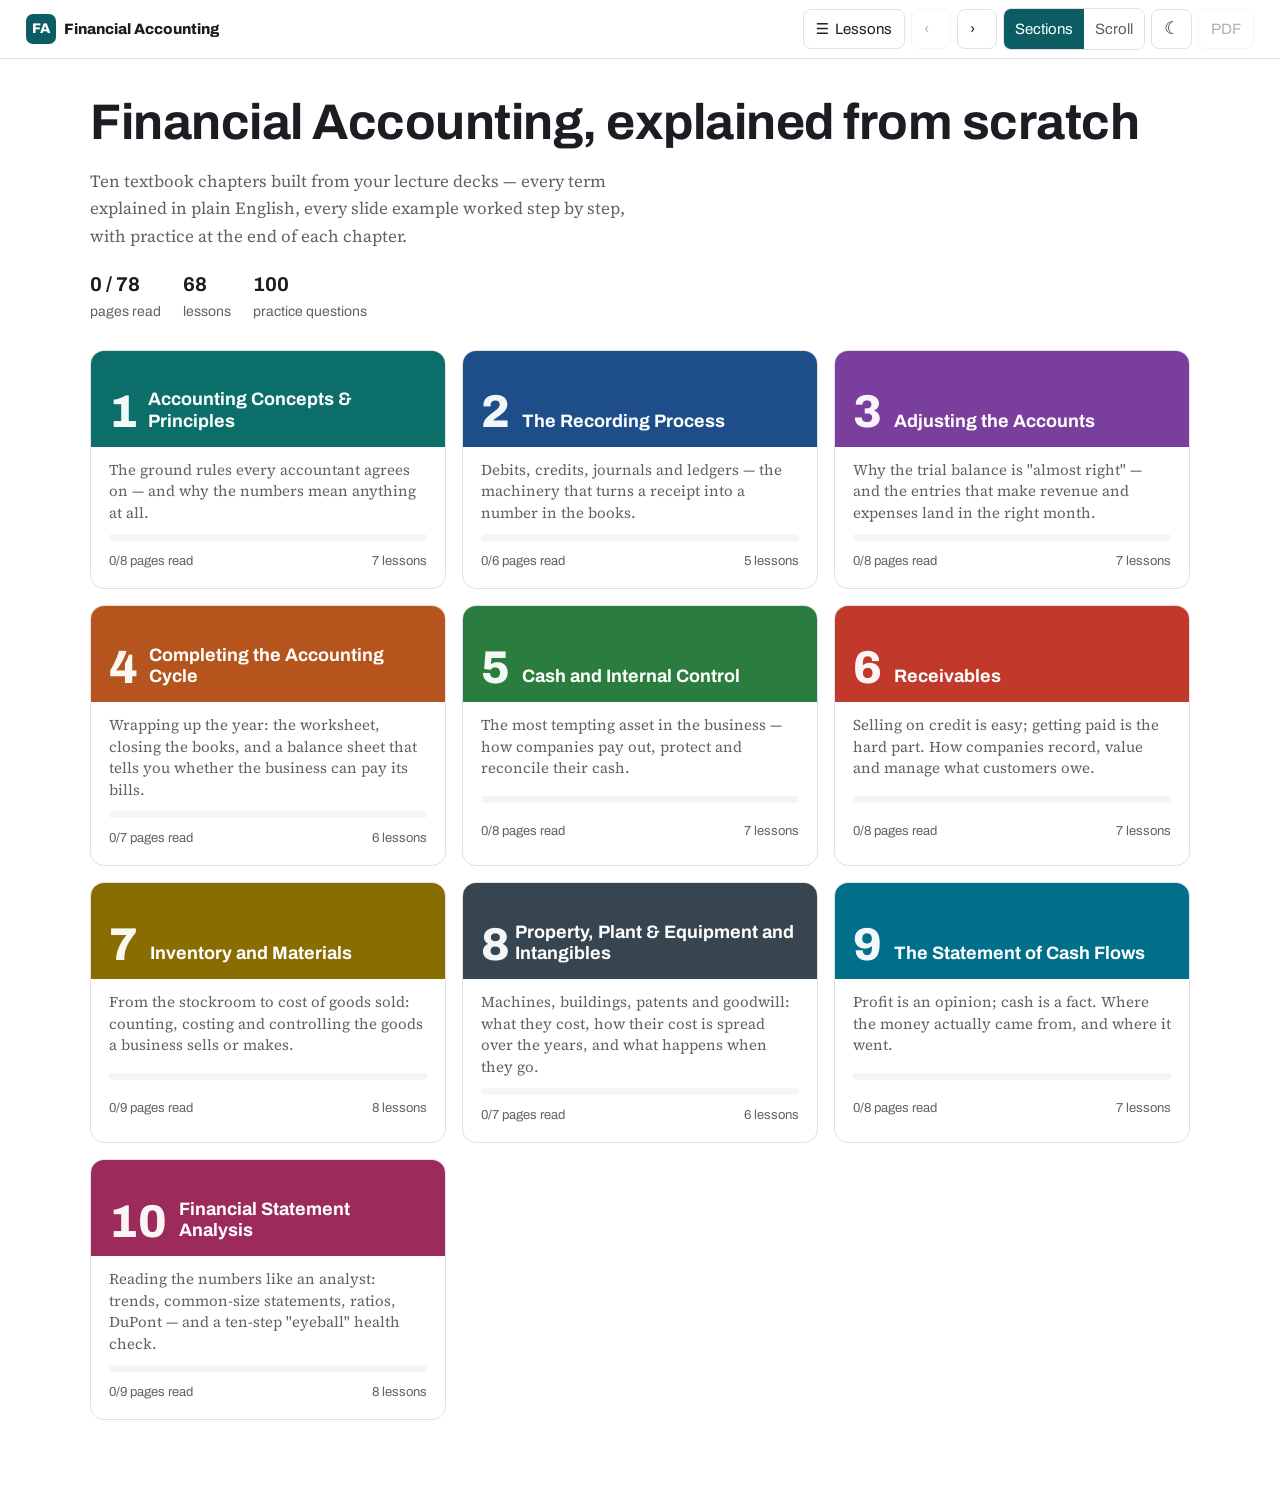
==== fa-study/index.html @ ddf4e10c "Add Financial Accounting study site" ====
<!DOCTYPE html>
<html lang="en"><head><meta charset="utf-8"><meta name="viewport" content="width=device-width,initial-scale=1">
<title>Financial Accounting Study Text</title>
<link rel="preconnect" href="https://fonts.googleapis.com"><link rel="preconnect" href="https://fonts.gstatic.com" crossorigin>
<link href="https://fonts.googleapis.com/css2?family=Archivo:wght@400;600;700;800&family=Source+Serif+4:ital,opsz,wght@0,8..60,400;0,8..60,600;1,8..60,400&display=swap" rel="stylesheet">
<style>/*
VOICE: a calm, well-made textbook — patient, plain-spoken, exact with numbers.
IDEA: a bound McGraw-Hill-style chapter: openers, margin notes, numbered examples, ruled ledgers.
PICTURE: each chapter's opener is a coloured title plate with a big chapter numeral; journal entries look like real ledger paper.
COLOUR and TYPE: white page, near-black ink, one accent per chapter; Source Serif 4 body, Archivo headings.
LAYOUT: sticky top bar, left outline on wide screens, 70-character text column with margin boxes floating right.
*/
:root{color-scheme:light dark;--bg:light-dark(#ffffff,#14161a);--ink:light-dark(#1b1d22,#e7e6e2);--mut:light-dark(#5d6169,#a2a5ab);--line:light-dark(#dfe1e4,#2e3238);--soft:light-dark(#f4f5f6,#1c1f24);--acc:#0b5d63;--accs:light-dark(color-mix(in srgb,var(--acc) 9%,#fff),color-mix(in srgb,var(--acc) 22%,#14161a));--bar:light-dark(#ffffffee,#14161aee);--sans:"Archivo",system-ui,-apple-system,"Segoe UI",Arial,sans-serif;--serif:"Source Serif 4","Source Serif Pro",Georgia,"Times New Roman",serif}
:root{--acct:color-mix(in srgb,var(--acc) 72%,var(--ink))}
:root[data-theme=light]{color-scheme:light}:root[data-theme=dark]{color-scheme:dark}
*{box-sizing:border-box;min-width:0}
html{scroll-padding-top:72px;overflow-x:clip}
body{margin:0;background:var(--bg);color:var(--ink);font:17px/1.62 var(--serif);overflow-x:clip}
h1,h2,h3,h4,.sans,button,select,.bar,.side,.card,.tabs{font-family:var(--sans)}
a{color:var(--acct)}
button{font:inherit;cursor:pointer}
:focus-visible{outline:3px solid var(--acc);outline-offset:2px}
/* top bar */
.bar{position:sticky;top:0;z-index:40;display:flex;align-items:center;gap:6px;padding:8px max(2vw,10px);background:var(--bar);backdrop-filter:blur(8px);border-bottom:1px solid var(--line);font-size:15px}
.bar .home{display:flex;align-items:center;gap:8px;font-weight:800;color:var(--ink);text-decoration:none;margin-right:auto;white-space:nowrap;overflow:hidden;text-overflow:ellipsis}
.bar .home i{display:inline-grid;place-items:center;width:30px;height:30px;border-radius:7px;background:var(--acc);color:#fff;font-style:normal;font-size:14px;flex:none}
.bar .home span{overflow:hidden;text-overflow:ellipsis}
.bbtn{min-height:40px;min-width:40px;padding:0 12px;border:1px solid var(--line);border-radius:8px;background:var(--bg);color:var(--ink);display:inline-flex;align-items:center;gap:6px;white-space:nowrap}
.bbtn:hover{border-color:var(--acct)}
.bbtn[disabled]{opacity:.35;cursor:default}
.seg{display:inline-flex;border:1px solid var(--line);border-radius:8px;overflow:hidden}
.seg button{min-height:40px;padding:0 11px;border:0;background:var(--bg);color:var(--mut)}
.seg button[aria-pressed=true]{background:var(--acc);color:#fff}
.pop{position:absolute;top:calc(100% + 6px);right:0;background:var(--bg);border:1px solid var(--line);border-radius:12px;box-shadow:0 14px 40px #0003;z-index:60}
.wrap-rel{position:relative}
.menu{width:min(420px,94vw);max-height:min(72vh,640px);overflow:auto;padding:8px}
.menu details{border-bottom:1px solid var(--line)}
.menu summary{list-style:none;cursor:pointer;padding:9px 8px;font-weight:700;display:flex;gap:8px;align-items:center}
.menu summary::-webkit-details-marker{display:none}
.menu summary b{display:inline-grid;place-items:center;min-width:26px;height:26px;border-radius:6px;color:#fff;font-size:13px}
.menu a{display:flex;gap:8px;padding:7px 8px 7px 42px;color:var(--ink);text-decoration:none;font-size:14.5px;border-radius:6px}
.menu a:hover,.menu a.cur{background:var(--soft)}
.tick{width:16px;flex:none;color:#1a8a4a;font-weight:800}
.pdfm{width:250px;padding:8px}
.pdfm button{display:block;width:100%;text-align:left;padding:10px 12px;border:0;border-radius:8px;background:none;color:var(--ink);min-height:44px}
.pdfm button:hover{background:var(--soft)}
.pdfm small{display:block;color:var(--mut);font-size:12.5px}
/* layout */
.layout{display:grid;grid-template-columns:minmax(0,1fr);max-width:1240px;margin:0 auto}
.side{display:none}
@media(min-width:1000px){.layout.has-side{grid-template-columns:260px minmax(0,1fr)}.layout.has-side .side{display:block;position:sticky;top:58px;align-self:start;max-height:calc(100vh - 58px);overflow:auto;padding:22px 10px 40px 18px;border-right:1px solid var(--line);font-size:14px}}
.side h4{margin:0 0 4px;font-size:12.5px;color:var(--mut);font-weight:600}
.side .ct{font-weight:800;font-size:16px;line-height:1.25;margin:0 0 12px;color:var(--acct)}
.side a{display:flex;gap:6px;padding:6px 8px;border-radius:6px;color:var(--ink);text-decoration:none;line-height:1.3}
.side a:hover{background:var(--soft)}
.side a.cur{background:var(--accs);font-weight:700;box-shadow:inset 3px 0 var(--acc)}
.side .all{margin-top:16px;color:var(--mut)}
main{padding:clamp(18px,3vw,40px) max(4vw,16px) 80px}
.page{max-width:780px;margin:0 auto}
/* home */
.hero{max-width:1100px;margin:0 auto 26px;display:grid;gap:18px}
.hero h1{font-size:clamp(32px,5vw,50px);line-height:1.05;margin:0;text-wrap:balance;letter-spacing:-.01em}
.hero p{margin:0;color:var(--mut);max-width:62ch}
.stats{display:flex;flex-wrap:wrap;gap:10px 22px;font-family:var(--sans);font-size:14px;color:var(--mut)}
.stats b{color:var(--ink);font-size:20px;display:block}
.grid{max-width:1100px;margin:0 auto;display:grid;grid-template-columns:repeat(auto-fill,minmax(min(100%,300px),1fr));gap:16px}
.card{display:flex;flex-direction:column;border-radius:14px;overflow:hidden;border:1px solid var(--line);text-decoration:none;color:var(--ink);background:var(--bg);transition:transform .15s}
.card:hover{transform:translateY(-2px)}
.card .top{background:var(--c);color:#fff;padding:16px 18px 14px;display:flex;align-items:flex-end;gap:12px;min-height:96px}
.card .top b{font-size:46px;line-height:.85;font-weight:800;opacity:.95}
.card .top span{font-weight:700;font-size:18px;line-height:1.2}
.card .bot{padding:12px 18px 16px;display:grid;gap:10px;flex:1}
.card .bot p{margin:0;font:15px/1.45 var(--serif);color:var(--mut)}
.meter{height:7px;border-radius:9px;background:var(--soft);overflow:hidden}
.meter i{display:block;height:100%;background:var(--c);border-radius:9px}
.card .row{display:flex;justify-content:space-between;font-size:13px;color:var(--mut)}
/* opener */
.plate{background:var(--acc);color:#fff;border-radius:16px;padding:clamp(22px,4vw,40px);display:grid;grid-template-columns:auto minmax(0,1fr);gap:8px 24px;align-items:end;margin-bottom:26px}
.plate .num{font:800 clamp(72px,12vw,132px)/.8 var(--sans);opacity:.9}
.plate .lab{font:600 14px var(--sans);opacity:.85}
.plate h1{margin:2px 0 6px;font-size:clamp(30px,4.6vw,46px);line-height:1.05;text-wrap:balance}
.plate p{margin:0;font-size:18px;opacity:.95;font-style:italic}
@media(max-width:600px){.plate{grid-template-columns:1fr}.plate .num{font-size:72px}}
.los{list-style:none;padding:0;margin:0 0 22px;display:grid;gap:8px}
.los li{display:grid;grid-template-columns:52px minmax(0,1fr);gap:10px;align-items:baseline}
.los b{font:800 14px var(--sans);color:var(--acct);border:2px solid var(--acc);border-radius:6px;text-align:center;padding:1px 0}
.start{display:inline-flex;align-items:center;gap:10px;min-height:48px;padding:0 24px;border-radius:10px;border:0;background:var(--acc);color:#fff;font-weight:700;font-size:17px;text-decoration:none;margin:10px 0 26px}
.toc{border-top:1px solid var(--line);margin-top:8px}
.toc a{display:flex;gap:12px;padding:11px 4px;border-bottom:1px solid var(--line);color:var(--ink);text-decoration:none;font-family:var(--sans)}
.toc a span:first-child{color:var(--acct);font-weight:800;min-width:40px}
/* lesson */
.crumb{font:600 13.5px var(--sans);color:var(--mut);display:flex;gap:10px;flex-wrap:wrap;align-items:center;margin-bottom:6px}
.lotag{color:var(--acct);border:1.5px solid var(--acc);border-radius:5px;padding:0 6px;font-weight:800}
.page h1.lt{font-size:clamp(28px,4vw,40px);line-height:1.08;margin:0 0 18px;text-wrap:balance}
.page h1.lt span{color:var(--acct)}
.page h2{font-size:22px;line-height:1.2;margin:30px 0 8px}
.page h3{font-size:18px;margin:22px 0 6px}
.page p{margin:0 0 14px}
.page ul,.page ol{padding-left:1.3em;margin:0 0 14px}
.page li{margin:3px 0}
.lead{font-size:19px;color:var(--mut)}
/* boxes */
.box{border-radius:10px;padding:12px 16px 4px;margin:18px 0;background:var(--soft);border-left:5px solid var(--bc,#888);display:flow-root}
.box .bh{font:800 13px var(--sans);color:color-mix(in srgb,var(--bc) 72%,var(--ink));margin-bottom:4px;display:flex;gap:7px;align-items:center}
.box .bh i{font-style:normal;display:inline-grid;place-items:center;width:20px;height:20px;border-radius:50%;background:var(--bc);color:#fff;font-size:12px}
.box p,.box ul,.box ol{font-size:16px}
.tip{--bc:#b5179e}.ex{--bc:var(--acc);background:var(--accs)}.case{--bc:#3d5a80}.warn{--bc:#c1121f}.deep{--bc:#6a4c93}.ph{--bc:#0038a8}.fix{--bc:#b7791f}
.kt{--bc:var(--acc);background:var(--bg);border:1px solid var(--line);border-top:4px solid var(--acc);border-left-width:1px;font-size:14.5px;line-height:1.45}
.kt dl{margin:0 0 8px}.kt dt{font:700 14px var(--sans)}.kt dd{margin:0 0 7px}
@media(min-width:760px){.kt{float:right;width:230px;margin:4px 0 12px 18px;clear:right;padding:10px 12px 2px}}
@media(min-width:1400px){.layout{max-width:1440px}.page{max-width:1040px;padding-right:256px}.kt{margin-right:-256px;width:236px}}
/* tables & entries */
.tw{overflow-x:auto;margin:14px 0 18px;display:flow-root}
table{border-collapse:collapse;width:100%;font:14.5px/1.4 var(--sans)}
th,td{padding:6px 9px;border-bottom:1px solid var(--line);text-align:left;vertical-align:top}
th{background:var(--soft);font-weight:700}
td.n,th.n{text-align:right;white-space:nowrap;font-variant-numeric:tabular-nums}
tr.tot td{font-weight:800;border-top:2px solid var(--ink)}
table.je{font-family:var(--sans);background:light-dark(#fbfcfd,#191c21)}
table.je td{border-bottom:1px dashed var(--line)}
table.je td.cr{padding-left:2.2em}
table.je td.ex2{color:var(--mut);font-style:italic;padding-left:2.2em}
.stack td.n{white-space:normal}
figure{margin:18px 0;text-align:center;display:flow-root}
figure svg{max-width:100%;height:auto;font-family:var(--sans)}
svg text{fill:var(--ink)}svg .a{fill:var(--acc)}svg .al{fill:var(--accs)}svg .as{stroke:var(--acc);fill:none}svg .ln{stroke:var(--mut);fill:none}svg text.wt,svg .w{fill:#fff}svg text.mu{fill:var(--mut)}svg .sf{fill:var(--soft)}svg .st{stroke:var(--mut)}
figcaption{font:13.5px var(--sans);color:var(--mut);margin-top:6px}
.steps{counter-reset:s;list-style:none;padding:0}
.steps li{counter-increment:s;position:relative;padding-left:40px;margin:10px 0}
.steps li::before{content:counter(s);position:absolute;left:0;top:1px;width:28px;height:28px;border-radius:50%;background:var(--acc);color:#fff;font:800 14px/28px var(--sans);text-align:center}
.calc{font-family:var(--sans);font-size:15.5px;background:var(--bg);border:1px solid var(--line);border-radius:8px;padding:8px 12px;margin:8px 0 12px}
.calc div{display:flex;justify-content:space-between;gap:12px;padding:2px 0}
.calc div span:last-child{font-variant-numeric:tabular-nums;white-space:nowrap}
.calc .t{border-top:1.5px solid var(--ink);font-weight:800;margin-top:3px;padding-top:4px}
.xl{font-family:var(--sans);font-size:14px;font-weight:700;text-decoration:none;border-bottom:1.5px solid}
/* glossary popups */
.gl{border-bottom:1.5px dotted var(--acc);cursor:help}
.gtip{position:absolute;z-index:80;max-width:300px;background:var(--ink);color:var(--bg);font:14px/1.45 var(--sans);padding:9px 12px;border-radius:8px;box-shadow:0 8px 24px #0004;pointer-events:none}
.gtip b{display:block;margin-bottom:2px}
/* prev / next */
.pn{display:grid;grid-template-columns:repeat(auto-fit,minmax(min(100%,240px),1fr));gap:12px;margin-top:40px;font-family:var(--sans)}
.pn a{display:block;border:1px solid var(--line);border-radius:12px;padding:12px 16px;text-decoration:none;color:var(--ink);min-height:44px}
.pn a:hover{border-color:var(--acct)}
.pn small{display:block;color:var(--mut);font-size:12.5px}
.pn .nx{text-align:right}
/* review */
.tabs{display:flex;flex-wrap:wrap;gap:6px;border-bottom:2px solid var(--line);margin:10px 0 20px}
.tabs button{border:0;background:none;padding:10px 12px;min-height:44px;color:var(--mut);font-weight:700;border-bottom:3px solid transparent;margin-bottom:-2px}
.tabs button[aria-selected=true]{color:var(--acct);border-color:var(--acct)}
.score{position:sticky;top:62px;z-index:5;display:flex;justify-content:space-between;align-items:center;gap:10px;background:var(--accs);border-radius:10px;padding:8px 14px;font:700 15px var(--sans);margin-bottom:14px}
.mcq{border:1px solid var(--line);border-radius:12px;padding:14px 16px;margin:0 0 14px}
.mcq .q{font-weight:600;margin-bottom:8px}
.mcq button.o{display:block;width:100%;text-align:left;margin:6px 0;padding:9px 12px;min-height:44px;border:1.5px solid var(--line);border-radius:9px;background:var(--bg);color:var(--ink);font:16px/1.4 var(--serif)}
.mcq button.o:hover:not([disabled]){border-color:var(--acct)}
.mcq button.ok{border-color:#1a8a4a;background:light-dark(#e8f6ee,#163323)}
.mcq button.no{border-color:#c1121f;background:light-dark(#fdecee,#3a1a1d)}
.mcq .fb{margin-top:8px;font-size:15.5px;padding:8px 12px;border-radius:8px;background:var(--soft)}
.reveal{border:1px solid var(--line);border-radius:12px;padding:14px 16px;margin:0 0 14px}
.reveal summary{cursor:pointer;font:700 14px var(--sans);color:var(--acct);margin-top:8px;min-height:32px}
.reveal .ans{border-top:1px solid var(--line);margin-top:10px;padding-top:10px}
.sumlo{display:grid;grid-template-columns:52px minmax(0,1fr);gap:10px;margin-bottom:12px}
.sumlo b{font:800 14px var(--sans);color:var(--acct);border:2px solid var(--acc);border-radius:6px;text-align:center;height:max-content}
dl.gloss dt{font:700 16px var(--sans);margin-top:10px}dl.gloss dd{margin:2px 0 0}
.chsec{border-top:3px solid var(--acc);margin-top:46px;padding-top:12px}
.toast{position:fixed;left:50%;bottom:22px;transform:translateX(-50%);background:var(--ink);color:var(--bg);font:15px var(--sans);padding:10px 16px;border-radius:10px;z-index:90;max-width:92vw;box-shadow:0 10px 30px #0004}
@media(max-width:700px){.hide-s{display:none}.bar{gap:4px}.bbtn{padding:0 9px}.seg button{padding:0 8px}}
@media(max-width:600px){body{font-size:16.5px}table{font-size:13px}.stack thead{display:none}.stack tr{display:grid;padding-block:10px}.stack td{display:flow-root;border:0;padding:3px 0;padding-inline-start:8em;text-align:start}.stack td::before{content:attr(data-l);float:inline-start;width:7.5em;margin-inline-start:-8em;white-space:normal;font-weight:700}.stack td:empty{display:none}}
@media(prefers-reduced-motion:reduce){.card{transition:none}}
@media(max-width:600px){.bar .home span{display:none}.bar .home{margin-right:auto}.bbtn{min-width:40px;padding:0 8px}.seg button{padding:0 7px;font-size:13.5px}.pop{position:fixed;top:58px;left:8px;right:8px;width:auto}.menu{width:auto;max-height:75vh}.pdfm{width:auto}}

#tbtn{font-size:17px}
</style></head><body><div id="app"></div>
<script>new MutationObserver(()=>{for(const c of document.querySelectorAll('.stack td:not([data-l])')){let i=0,p=c;while(p=p.previousElementSibling)i+=p.colSpan;c.dataset.l=c.closest('table').rows[0].cells[i]?.textContent||''}}).observe(document,{childList:true,subtree:true})</script>
<script>
const PDFW={"Times-Roman":[250,333,408,500,500,833,778,180,333,333,500,564,250,333,250,278,500,500,500,500,500,500,500,500,500,500,278,278,564,564,564,444,921,722,667,667,722,611,556,722,722,333,389,722,611,889,722,722,556,722,667,556,611,722,722,944,722,722,611,333,278,333,469,500,333,444,500,444,500,444,333,500,500,278,278,500,278,778,500,500,500,500,333,389,278,500,500,722,500,500,444,480,200,480,541,0,500,0,333,500,444,1000,500,500,333,1000,556,333,889,0,611,0,0,333,333,444,444,350,500,1000,333,980,389,333,722,0,444,500,250,333,500,500,500,500,200,500,333,760,276,500,564,333,760,333,400,564,300,300,333,500,453,250,333,300,310,500,750,750,750,444,722,722,722,722,722,722,889,667,611,611,611,611,333,333,333,333,722,722,722,722,722,722,722,564,722,722,722,722,722,722,556,500,444,444,444,444,444,444,667,444,444,444,444,444,278,278,278,278,500,500,500,500,500,500,500,564,500,500,500,500,500,500,500,500],"Times-Bold":[250,333,555,500,500,1000,833,278,333,333,500,570,250,333,250,278,500,500,500,500,500,500,500,500,500,500,333,333,570,570,570,500,930,722,667,722,722,667,611,778,778,389,500,778,667,944,722,778,611,778,722,556,667,722,722,1000,722,722,667,333,278,333,581,500,333,500,556,444,556,444,333,500,556,278,333,556,278,833,556,500,556,556,444,389,333,556,500,722,500,500,444,394,220,394,520,0,500,0,333,500,500,1000,500,500,333,1000,556,333,1000,0,667,0,0,333,333,500,500,350,500,1000,333,1000,389,333,722,0,444,500,250,333,500,500,500,500,220,500,333,747,300,500,570,333,747,333,400,570,300,300,333,556,540,250,333,300,330,500,750,750,750,500,722,722,722,722,722,722,1000,722,667,667,667,667,389,389,389,389,722,722,778,778,778,778,778,570,778,722,722,722,722,722,611,556,500,500,500,500,500,500,722,444,444,444,444,444,278,278,278,278,500,556,500,500,500,500,500,570,500,556,556,556,556,500,556,500],"Times-Italic":[250,333,420,500,500,833,778,214,333,333,500,675,250,333,250,278,500,500,500,500,500,500,500,500,500,500,333,333,675,675,675,500,920,611,611,667,722,611,611,722,722,333,444,667,556,833,667,722,611,722,611,500,556,722,611,833,611,556,556,389,278,389,422,500,333,500,500,444,500,444,278,500,500,278,278,444,278,722,500,500,500,500,389,389,278,500,444,667,444,444,389,400,275,400,541,0,500,0,333,500,556,889,500,500,333,1000,500,333,944,0,556,0,0,333,333,556,556,350,500,889,333,980,389,333,667,0,389,444,250,389,500,500,500,500,275,500,333,760,276,500,675,333,760,333,400,675,300,300,333,500,523,250,333,300,310,500,750,750,750,500,611,611,611,611,611,611,889,667,611,611,611,611,333,333,333,333,722,667,722,722,722,722,722,675,722,722,722,722,722,556,611,500,500,500,500,500,500,500,667,444,444,444,444,444,278,278,278,278,500,500,500,500,500,500,500,675,500,500,500,500,500,444,500,444],"Helvetica":[278,278,355,556,556,889,667,191,333,333,389,584,278,333,278,278,556,556,556,556,556,556,556,556,556,556,278,278,584,584,584,556,1015,667,667,722,722,667,611,778,722,278,500,667,556,833,722,778,667,778,722,667,611,722,667,944,667,667,611,278,278,278,469,556,333,556,556,500,556,556,278,556,556,222,222,500,222,833,556,556,556,556,333,500,278,556,500,722,500,500,500,334,260,334,584,0,556,0,222,556,333,1000,556,556,333,1000,667,333,1000,0,611,0,0,222,222,333,333,350,556,1000,333,1000,500,333,944,0,500,500,278,333,556,556,556,556,260,556,333,737,370,556,584,333,737,333,400,584,333,333,333,556,537,278,333,333,365,556,834,834,834,611,667,667,667,667,667,667,1000,722,667,667,667,667,278,278,278,278,722,722,778,778,778,778,778,584,778,722,722,722,722,667,667,611,556,556,556,556,556,556,889,500,556,556,556,556,278,278,278,278,556,556,556,556,556,556,556,584,611,556,556,556,556,500,556,500],"Helvetica-Bold":[278,333,474,556,556,889,722,238,333,333,389,584,278,333,278,278,556,556,556,556,556,556,556,556,556,556,333,333,584,584,584,611,975,722,722,722,722,667,611,778,722,278,556,722,611,833,722,778,667,778,722,667,611,722,667,944,667,667,611,333,278,333,584,556,333,556,611,556,611,556,333,611,611,278,278,556,278,889,611,611,611,611,389,556,333,611,556,778,556,556,500,389,280,389,584,0,556,0,278,556,500,1000,556,556,333,1000,667,333,1000,0,611,0,0,278,278,500,500,350,556,1000,333,1000,556,333,944,0,500,556,278,333,556,556,556,556,280,556,333,737,370,556,584,333,737,333,400,584,333,333,333,611,556,278,333,333,365,556,834,834,834,611,722,722,722,722,722,722,1000,722,667,667,667,667,278,278,278,278,722,722,778,778,778,778,778,584,778,722,722,722,722,667,667,611,556,556,556,556,556,556,889,556,556,556,556,556,278,278,278,278,611,611,611,611,611,611,611,584,611,611,611,611,611,556,611,556]};
const PDFENC={"160":160,"161":161,"162":162,"163":163,"164":164,"165":165,"166":166,"167":167,"168":168,"169":169,"170":170,"171":171,"172":172,"173":173,"174":174,"175":175,"176":176,"177":177,"178":178,"179":179,"180":180,"181":181,"182":182,"183":183,"184":184,"185":185,"186":186,"187":187,"188":188,"189":189,"190":190,"191":191,"192":192,"193":193,"194":194,"195":195,"196":196,"197":197,"198":198,"199":199,"200":200,"201":201,"202":202,"203":203,"204":204,"205":205,"206":206,"207":207,"208":208,"209":209,"210":210,"211":211,"212":212,"213":213,"214":214,"215":215,"216":216,"217":217,"218":218,"219":219,"220":220,"221":221,"222":222,"223":223,"224":224,"225":225,"226":226,"227":227,"228":228,"229":229,"230":230,"231":231,"232":232,"233":233,"234":234,"235":235,"236":236,"237":237,"238":238,"239":239,"240":240,"241":241,"242":242,"243":243,"244":244,"245":245,"246":246,"247":247,"248":248,"249":249,"250":250,"251":251,"252":252,"253":253,"254":254,"255":255,"338":140,"339":156,"352":138,"353":154,"376":159,"381":142,"382":158,"402":131,"710":136,"732":152,"8211":150,"8212":151,"8216":145,"8217":146,"8218":130,"8220":147,"8221":148,"8222":132,"8224":134,"8225":135,"8226":149,"8230":133,"8240":137,"8249":139,"8250":155,"8364":128,"8482":153};

const CH=[];
const fm=n=>n===''||n==null?'':typeof n==='number'?n.toLocaleString('en-US',{maximumFractionDigits:2}):n;
function je(rows){return `<table class="je"><thead><tr><th>Date</th><th>Account titles &amp; explanation</th><th class="n">Debit</th><th class="n">Credit</th></tr></thead><tbody>`+rows.map(r=>{if(r.length===1)return `<tr><td></td><td class="ex2">${r[0]}</td><td></td><td></td></tr>`;const cr=(r[2]===''||r[2]==null)&&r[3]!==''&&r[3]!=null;return `<tr><td>${r[0]}</td><td${cr?' class="cr"':''}>${r[1]}</td><td class="n">${fm(r[2])}</td><td class="n">${fm(r[3])}</td></tr>`}).join('')+`</tbody></table>`}
function calc(rows){return `<div class="calc">`+rows.map(([l,v])=>{const t=l[0]==='=';return `<div${t?' class="t"':''}><span>${t?l.slice(1):l}</span><span>${fm(v)}</span></div>`}).join('')+`</div>`}
function tbl(h,rows,o={}){const n=new Set(o.num||[]);return `<table class="${o.cls||''}"><thead><tr>${h.map((x,i)=>`<th${n.has(i)?' class="n"':''}>${x}</th>`).join('')}</tr></thead><tbody>${rows.map((r,ri)=>`<tr${(o.tot&&ri===rows.length-1)||(o.tots||[]).includes(ri)?' class="tot"':''}>${r.map((x,i)=>`<td${n.has(i)?' class="n"':''}>${fm(x)}</td>`).join('')}</tr>`).join('')}</tbody></table>`}
const kt=(...t)=>`<aside class="kt" data-terms="${t.join('|')}"></aside>`;

CH.push({n:1,color:'#0b6e69',title:'Accounting Concepts & Principles',
hook:'The ground rules every accountant agrees on — and why the numbers mean anything at all.',
los:['Explain what accounting is, who uses it, and how it differs from bookkeeping and auditing.','Distinguish accounting concepts, conventions and principles, and describe GAAP (PAS/PFRS) and the Conceptual Framework.','Explain the five basic assumptions of accounting.','Apply the measurement, revenue recognition, expense recognition and full-disclosure principles.','Describe the accounting constraints and the qualitative characteristics of useful information.','Identify the basic financial statements, their elements, and real versus nominal accounts.'],
why:`<p>Imagine five people each describing the same basketball game, but every one of them uses a different scoring system. Nobody could compare anything. Accounting avoids that chaos by having everyone follow the <b>same set of ground rules</b>. This chapter is those ground rules.</p><p>Your lecturer's slides quote a CPA saying the basic concepts are "the real foundation" of every board-exam subject — and that is not an exaggeration. Every later chapter (adjusting entries, inventory, depreciation, cash flows) is just one of these principles applied to a specific situation. When you get stuck later, you'll usually find the answer by coming back here.</p>`,
terms:{
'Accounting':'An information system that identifies, records and communicates the economic events of an organisation to people who use that information to make decisions.',
'Bookkeeping':'The recording part of accounting — keeping a systematic, chronological record of transactions.',
'Auditing':'An independent examination of financial statements to check that they are presented fairly.',
'GAAP':'Generally Accepted Accounting Principles — the agreed rules, assumptions and procedures for measuring, recording and reporting financial activity.',
'PFRS':'Philippine Financial Reporting Standards — the official accounting standards in the Philippines, adopted from the international standards (IFRS).',
'PAS':'Philippine Accounting Standards — the older-numbered part of the PFRS family (e.g. PAS 1 on presenting financial statements).',
'IFRS':'International Financial Reporting Standards — global accounting standards issued by the IASB, used by over 140 jurisdictions.',
'Conceptual Framework':'The "constitution" of accounting: a coherent set of concepts (purpose, users, qualities, elements) that standard-setters build all the specific standards on.',
'Economic entity':'The assumption that a business is separate from its owners, so only the business\'s own transactions go in its books.',
'Going concern':'The assumption that a business will keep operating long enough to carry out its plans — it is not about to close down.',
'Monetary unit':'The assumption that money is the common measuring stick and that its value is stable (inflation is ignored).',
'Periodicity':'The time-period assumption: a business\'s life can be chopped into artificial periods (month, quarter, year) for reporting.',
'Accrual basis':'Recording revenue when earned and expenses when incurred, regardless of when cash moves.',
'Fiscal year':'Any 12-month accounting period; often used for a year that starts in a month other than January.',
'Calendar year':'A 12-month accounting period running January 1 to December 31.',
'Interim period':'An accounting period shorter than one year, such as a month or a quarter.',
'Historical cost':'Recording assets at what was actually paid for them (their acquisition price).',
'Fair value':'The price at which an asset could be exchanged, or a liability settled, between knowledgeable, willing parties in an arm\'s-length deal.',
'Revenue recognition principle':'Record revenue in the period it is earned — not simply when cash is received.',
'Matching principle':'Record expenses in the same period as the revenues they helped earn.',
'Full disclosure principle':'Financial statements must report all information that would make a difference to users, including notes and supplementary schedules.',
'Materiality':'An item is material if leaving it out or misstating it could change a user\'s decision.',
'Relevance':'Information is relevant if it can make a difference to a decision (it has predictive or confirmatory value).',
'Faithful representation':'Information shows what really happened: it is complete, neutral and free from error.',
'Predictive value':'Information helps users forecast future outcomes.',
'Confirmatory value':'Information helps users check or correct their earlier predictions.',
'Comparability':'Information can be compared across companies and across periods.',
'Verifiability':'Independent people using the same methods would reach the same result.',
'Timeliness':'Information reaches decision-makers in time to influence their decisions.',
'Understandability':'Information is presented clearly enough for a reasonably informed user to understand.',
'Asset':'A resource controlled by the entity as a result of past events, from which future economic benefits are expected.',
'Liability':'A present obligation of the entity, arising from past events, that will require an outflow of resources.',
'Equity':'The owners\' residual interest in the assets after deducting all liabilities (Assets − Liabilities).',
'Real accounts':'Permanent accounts — assets, liabilities and equity. Their balances carry forward and are not closed at period-end.',
'Nominal accounts':'Temporary accounts — revenues, expenses (and drawings). They are closed to zero at the end of each period.',
'Operating cycle':'The time it takes to buy inventory, sell it, and collect the cash.'},
lessons:[
{t:'What accounting is — and who uses it',lo:1,h:`
${kt('Accounting','Bookkeeping','Auditing')}
<p class="lead">Accounting is often called the <b>"language of business."</b> Just as English lets people share ideas, accounting lets a business tell outsiders what it owns, what it owes, and how well it did.</p>
<p>A simple definition: <b>accounting is an information system that identifies, records and communicates the economic events of an organisation to interested users.</b> Notice the three verbs — they happen in that order:</p>
<ol class="steps"><li><b>Identify</b> — decide which events are economic transactions (selling a service, yes; a manager's birthday, no).</li><li><b>Record</b> (measure) — put the event into the books in pesos, in date order.</li><li><b>Communicate</b> — summarise the records into financial statements and explain them.</li></ol>
<div class="tip"><p>A classic quiz item asks which process comes <i>first</i>: identifying, measuring, communicating or interpreting. The answer is <b>identifying</b> — you can't measure something you haven't recognised as a transaction yet.</p></div>
<h2>Bookkeeping vs accounting vs auditing</h2>
${tbl(['','What it does','Everyday comparison'],[['Bookkeeping','Records transactions accurately, in order','Writing every expense in a diary'],['Accounting','Records <i>and</i> classifies, summarises, analyses and interprets','Reading the diary and deciding how to budget next month'],['Auditing','An independent outsider checks that the statements are fair','A friend double-checking your budget before you show it to the bank']],{cls:'stack'})}
<p>So bookkeeping is one part of accounting. Your slides list another description to watch out for: accounting is <b>not</b> an "exact science" — it involves estimates and judgement (you'll see this with depreciation and bad debts).</p>
<h2>Who uses accounting information?</h2>
<p><b>Internal users</b> run the business: owners-managers, department heads, the finance team. <b>External users</b> are outside it: investors, lenders and other creditors (the <i>primary</i> users), plus suppliers, customers, employees and government agencies.</p>
<div class="ph"><p>Government users you will meet in Philippine exam questions: the <b>BIR</b> (Bureau of Internal Revenue — taxes), the <b>SEC</b> (Securities and Exchange Commission — registers and regulates corporations), and the <b>BSP</b> (Bangko Sentral ng Pilipinas — the central bank, which regulates banks). Your slides' quiz describes the BSP as regulating banks and import/export activity. Managers are <i>internal</i> users, so they are the usual "except" answer when a question lists external users.</p></div>
<h2>A very short history</h2>
<p>Double-entry bookkeeping — where every transaction is recorded on two sides — was described in print by the Italian friar <b>Luca Pacioli</b> in 1494, which is why he is called the "father of modern accounting." (Spelling matters on your quizzes: <i>Luca Pacioli</i>.) The slides note that internal and external reporting practices developed further during the <b>Industrial Revolution</b>, when large factories needed outside investors.</p>
<div class="warn"><p>Read quiz options slowly: your course's quizzes like near-identical distractors (Pacioli / Paciolo / Paciole; Florentine / Florentino).</p></div>
<h2>Businesses do three kinds of things</h2>
<p>Every business <b>finances</b> itself (gets money from owners or lenders), <b>invests</b> that money in assets (equipment, buildings), and <b>operates</b> (buys, sells, pays expenses). Keep these three words in mind — they come back as the three sections of the cash-flow statement in <a class="xl" href="#c9-1">Lesson 9.1</a>.</p>`},
{t:'Concepts, conventions, principles — and GAAP',lo:2,h:`
${kt('GAAP','PFRS','PAS','IFRS','Conceptual Framework')}
<p class="lead">Accounting rules come in three layers. Think of building a house: the ground it stands on, the building habits every carpenter follows, and the building code.</p>
${tbl(['Layer','What it is','Examples from the slides'],[['<b>Concepts</b> ("postulates", "assumptions")','Ideas accountants <i>assume</i> to be true before recording anything — the "bedrock"','Separate entity, going concern, time period, accrual, monetary unit'],['<b>Conventions</b>','Practices accepted because they have been used for so long; every transaction has a value received and a value given','Debit and credit; the dual-aspect concept'],['<b>Principles</b>','The rules of first importance; the basis for all detailed procedures','Cost, revenue recognition, matching, full disclosure']],{cls:'stack'})}
<p>Principles are different from <i>procedures, rules and methods</i>: procedures are the "how-to" details of recording, classifying, summarising and presenting a transaction, while principles are the "why."</p>
<h2>GAAP</h2>
<p><b>Generally Accepted Accounting Principles (GAAP)</b> is the umbrella name for the standard principles, assumptions and procedures that accountants use uniformly. They are developed from experience, research and careful study, and become "generally accepted" by agreement in the profession.</p>
<p>Why does GAAP matter? Because an auditor's report says the statements are presented "in conformity with" the applicable framework. If everyone used their own rules, that sentence would mean nothing.</p>
<div class="ph"><p>The GAAP used in the Philippines is the <b>PFRS</b> family, which includes the older-numbered <b>PAS</b> standards (for example, PAS 1 on presenting financial statements, PAS 2 on inventories, PAS 16 on property, plant and equipment). PFRS are adopted from the international standards (<b>IFRS</b>) by the Financial Reporting Standards Council. Your pre-midterm asked what the current Philippine standard is called; because PAS and PFRS are both in force and both come from IFRS, "all of the above" was the intended answer there.</p></div>
<h2>The Conceptual Framework</h2>
<p>The <b>Conceptual Framework for Financial Reporting</b> is the coherent system of concepts that flows from one objective: providing information that helps users make decisions. It is not itself a standard — it is the foundation that standard-setters use to write consistent standards, like a constitution that later laws must respect.</p>
<div class="deep"><p>Your Quiz 1 quoted the <b>2018 revised Conceptual Framework</b>: the primary users of general-purpose financial reports are <b>present and potential investors, lenders and other creditors</b>, who use the information to decide about (1) buying, selling or holding equity or debt, (2) providing or settling loans, and (3) voting on or influencing management's actions. All three statements are true.</p></div>`},
{t:'The five basic assumptions',lo:3,h:`
${kt('Economic entity','Going concern','Monetary unit','Periodicity','Accrual basis')}
<p class="lead">Before recording a single peso, accountants assume five things. If any of them is false, the numbers would be meaningless.</p>
<h2>1. Economic (separate) entity</h2>
<p>The business is treated as separate and distinct from the people who own and run it. If Ms. Atlo owns a clinic and buys groceries for her family, that purchase is <b>not</b> a clinic expense. This is what lets the books show a "true and fair" picture of the business alone.</p>
<h2>2. Going concern</h2>
<p>We assume the business will keep operating long enough to carry out its plans. That's why we can record a 10-year machine at cost and spread that cost over 10 years: we expect the business to still be here to use it. Your slides link this to two conventions:</p>
<ul><li><b>Objectivity</b> — measurements must be definite and verifiable.</li><li><b>Historical cost</b> — supports objectivity by using the actual purchase price.</li></ul>
<div class="warn"><p>If a business is about to liquidate (close down and sell everything), the going-concern assumption no longer holds, and assets would be reported at what they could be sold for instead.</p></div>
<h2>3. Monetary unit (stable money)</h2>
<p>Money is the common measuring stick. Accounting generally ignores inflation and deflation and treats a peso from 2010 as equal to a peso today. Your Quiz 1 calls this the <b>stable monetary unit</b> principle: recording all transactions in one uniform currency.</p>
<h2>4. Periodicity (time period)</h2>
<p>A business's life is divided into artificial periods so we can report results regularly. Every statement must say what date or period it covers.</p>
${tbl(['Type of period','Meaning'],[['Calendar year','12 months, January 1 – December 31'],['Fiscal year','12 months starting in any month other than January (e.g. July 1 – June 30)'],['Interim period','Shorter than a year — a month or a quarter']])}
<h2>5. Accrual basis</h2>
<p>All financial statements <b>except the statement of cash flows</b> are prepared on the accrual basis. Revenue includes income earned but not yet collected (accrued income); expenses include amounts incurred but not yet paid (accrued expenses). This is the idea behind adjusting entries in <a class="xl" href="#c3-1">Lesson 3.1</a>.</p>
<div class="ex" data-t="Accrual basis, from your pre-midterm"><p>ABM Clinic collected ₱15,000 in March for February credit services, ₱40,000 for March cash services, and billed ₱25,000 of March services on credit. What is March revenue?</p>${calc([['March cash services',40000],['March credit services (earned, not yet collected)',25000],['February collections — earned in February, so excluded','—'],['=March revenue','₱65,000']])}</div>
<div class="tip"><p>IAS 1 (PAS 1) requires accrual accounting for every statement <b>except</b> the cash-flow statement. A quiz statement saying the income statement or the statement of changes in equity is excluded is <b>false</b>.</p></div>`},
{t:'The basic principles',lo:4,h:`
${kt('Historical cost','Fair value','Revenue recognition principle','Matching principle','Full disclosure principle')}
<p class="lead">Assumptions tell us what we take for granted. Principles tell us how to measure and when to record.</p>
<h2>1. Measurement principles</h2>
<p><b>Cost (historical cost) principle</b> — assets and liabilities are recorded at their acquisition price. It is verifiable (there's a receipt), so it supports faithful representation.</p>
<p><b>Fair value principle</b> — the amount for which an asset could be exchanged, or a liability settled, between knowledgeable and willing parties in an arm's-length transaction (a deal between strangers, neither under pressure). It is more current but needs more judgement.</p>
<div class="ex" data-t="Cost vs fair value"><p>A clinic bought land for ₱1,000,000. Five years later similar land sells for ₱1,600,000. Under the cost principle the land stays at ₱1,000,000. Under fair value it would be shown at ₱1,600,000. Most items you'll meet in this course use cost.</p></div>
<h2>2. Revenue recognition principle</h2>
<p>Revenue (income) is an increase in economic benefits — inflows of assets or decreases in liabilities — that increases equity, <b>other than</b> contributions from owners. The rule: <b>record revenue when it is earned</b>, which the slides say is generally at the <b>point of sale</b>, measured at the fair value of what is received or receivable.</p>
<p>The slides list exceptions:</p>
<ul><li><b>Earlier recognition</b> — at completion of production, or by percentage of completion (long construction jobs).</li><li><b>Later recognition</b> — when collection is doubtful: cash/profit-recovery, cost-recovery, or installment methods (revenue only as cash comes in).</li></ul>
<div class="fix"><p>The slides describe the older "point of sale" rules. Since 2018, revenue under <b>PFRS 15</b> is recognised when the business <b>satisfies a performance obligation by transferring control</b> of a good or service to the customer — either at a point in time or over time (the modern replacement for percentage-of-completion). For exam questions on this deck, the slide wording still works; just know the current standard uses "transfer of control."</p></div>
<div class="ex" data-t="Unearned revenue — Quiz 1 and pre-midterm"><p>Patient Jay pays ABC Physical Therapy ₱2,000 in December for services to be done in 45 days. ABC has received cash but <b>has not earned it</b>. So ABC debits Cash and credits <b>Unearned Revenue — a liability</b> (ABC owes Jay a service). Crediting Service Revenue now would violate the revenue recognition (realization) principle.</p></div>
<h2>3. Expense recognition (matching) principle</h2>
<p>An expense is an outflow or using-up of assets, or incurring of liabilities, from delivering goods or services. The <b>matching principle</b>: costs incurred to generate this period's revenue should appear as expenses in the <b>same</b> period's income statement. Your slides give three ways to apply it:</p>
${tbl(['Method','When it is used','Examples'],[['Associating cause and effect ("direct matching")','The cost is directly tied to a sale','Cost of sales, sales commissions'],['Systematic and rational allocation','The cost benefits several periods','Depreciation, amortisation'],['Immediate recognition','No future benefit can be identified','Salaries, rent, utilities, interest']],{cls:'stack'})}
<div class="fix"><p>The slide labels the third way just "Expense Recognition"; textbooks and your quizzes call it <b>immediate recognition</b>.</p></div>
<div class="case" data-t="Jose Marie's tax trick (Quiz 1)"><p>Jose Marie overstated expenses and understated revenues to lower taxable income. Reporting expenses that don't belong to the period's revenues breaks the <b>matching principle</b>.</p></div>
<h2>4. Full-disclosure principle</h2>
<p>Statements must report <b>all relevant information</b> about the business's affairs — including important events after the reporting date — usually through the <b>notes to the financial statements</b> and supplementary schedules. Think of the notes as the "fine print" that explains the numbers.</p>`},
{t:'Constraints and qualitative characteristics',lo:5,h:`
${kt('Materiality','Relevance','Faithful representation','Predictive value','Confirmatory value','Comparability','Verifiability','Timeliness','Understandability')}
<p class="lead">What makes accounting information <i>useful</i>? The Conceptual Framework answers with two "must-have" qualities and four "nice-to-have" qualities — limited by two practical constraints.</p>
<h2>Two constraints</h2>
<p><b>Cost constraint</b> (cost-benefit) — the benefit of reporting information should outweigh the cost of producing it. A business won't spend ₱50,000 tracking ₱500 of paper clips.</p>
<p><b>Materiality</b> — an item is material if omitting or misstating it would change a decision. A ₱300 stapler can simply be expensed even though it lasts years; a ₱3 million machine cannot.</p>
<h2>Fundamental qualities (must have)</h2>
<figure><svg viewBox="0 0 640 250" role="img" aria-label="Fundamental and enhancing qualities"><rect x="210" y="8" width="220" height="40" rx="8" class="a"/><text x="320" y="33" text-anchor="middle" class="wt" font-size="15" font-weight="700">Useful information</text>
<rect x="40" y="80" width="250" height="40" rx="8" class="al"/><text x="165" y="105" text-anchor="middle" font-size="15" font-weight="700">Relevance</text>
<rect x="350" y="80" width="250" height="40" rx="8" class="al"/><text x="475" y="105" text-anchor="middle" font-size="15" font-weight="700">Faithful representation</text>
<path d="M320 48v16H165v16M320 64h155v16" class="ln" stroke-width="2"/>
<text x="165" y="142" text-anchor="middle" font-size="13">predictive value</text><text x="165" y="160" text-anchor="middle" font-size="13">confirmatory value</text><text x="165" y="178" text-anchor="middle" font-size="13">(materiality)</text>
<text x="475" y="142" text-anchor="middle" font-size="13">complete</text><text x="475" y="160" text-anchor="middle" font-size="13">neutral</text><text x="475" y="178" text-anchor="middle" font-size="13">free from error</text>
<rect x="20" y="200" width="600" height="40" rx="8" fill="none" class="as" stroke-width="2"/><text x="320" y="225" text-anchor="middle" font-size="14">Enhancing: comparability · verifiability · timeliness · understandability</text></svg><figcaption>The two fundamental qualities and four enhancing qualities.</figcaption></figure>
<p><b>Relevance</b> — information can make a difference in a decision because it has:</p>
<ul><li><b>Predictive value</b> — it helps forecast the future (last year's sales help predict this year's).</li><li><b>Confirmatory value</b> — it helps check or correct earlier predictions ("Was my forecast right?").</li></ul>
<p><b>Faithful representation</b> — the information shows what really happened. Its main purpose, per the slides, is <b>to achieve public trust and confidence</b> in the statements. It must be <b>complete</b>, <b>neutral</b> (no bias) and <b>free from error</b>.</p>
<div class="ex" data-t="Which quality is missing?"><p>Your Exercise 4 asked: "When inventory is misstated, the presentation lacks…?" A misstatement means the numbers don't match reality, so it lacks <b>faithful representation</b>.</p></div>
<h2>Enhancing qualities (nice to have)</h2>
${tbl(['Quality','Plain-English meaning'],[['Comparability','You can compare this company with others, and with its own past years'],['Verifiability','Two independent people would get the same answer — this is what external auditing checks'],['Timeliness','It arrives in time to matter; late information loses relevance'],['Understandability','Presented clearly for a reasonably informed reader']])}
<div class="fix"><p>One slide lists "Decision-usefulness, Relevant-Disclosure, Reporting Format" as qualitative characteristics. These are better read as the <i>purposes</i> the characteristics serve (choosing methods, deciding what to disclose, choosing a presentation). For exams, use the fundamental/enhancing list above.</p></div>`},
{t:'The financial statements and their elements',lo:6,h:`
${kt('Asset','Liability','Equity')}
<p class="lead">Financial statements are formal reports that group the effects of transactions into broad classes according to their economic characteristics.</p>
<h2>The complete set (PAS 1)</h2>
${tbl(['Statement','Other name','What it shows'],[['1. Statement of financial position','Balance sheet','Assets, liabilities and equity <b>at a date</b>'],['2. Statement of comprehensive income','Income statement (profit or loss)','Revenues and expenses <b>for a period</b>'],['3. Statement of changes in equity','Statement of owner\'s equity','How equity moved during the period'],['4. Statement of cash flows','Cash-flow statement','Sources and uses of cash for the period'],['5. Notes','—','Explanations, policies and details']],{cls:'stack'})}
<div class="tip"><p>The statement of financial position shows <b>liquidity, solvency and financial position</b>. It does <b>not</b> show profitability — that's the income statement. This was a quiz "except" item.</p></div>
<h2>The elements</h2>
<p><b>Assets</b> — resources owned or controlled by the entity, resulting from past events, that are expected to bring future benefits. <b>Liabilities</b> — existing obligations from past events that will require an outflow. <b>Equity</b> — the residual interest: what is left for owners after deducting liabilities.</p>
<p class="calc" style="text-align:center;font-weight:700">Assets = Liabilities + Equity</p>
<p><b>Revenue</b> increases assets or decreases liabilities from operations, raising equity — but is not an owner's contribution. <b>Expenses</b> decrease assets or increase liabilities from operations, lowering equity — but are not owner withdrawals or repayments of debt.</p>
<div class="ex" data-t="Using the equation (Quiz 1)"><p>Total assets rose ₱80,000 while total liabilities fell ₱48,000. Since Equity = Assets − Liabilities:</p>${calc([['Change in assets','+80,000'],['Less: change in liabilities','−(−48,000) = +48,000'],['=Change in equity','+₱128,000 increase']])}<p>Second item: cash income of ₱50,000 and expenses paid of ₱26,000 raise equity by the net income, <b>₱24,000</b>.</p></div>
<div class="ex" data-t="Finding a missing asset (Quiz 1)"><p>Vehicles ₱600,000, goodwill ₱120,000, cash ₱30,000; owner's equity ₱1,000,000; unearned revenue ₱500,000; bonds payable ₱50,000. What is land?</p>${calc([['Liabilities + equity (500,000 + 50,000 + 1,000,000)','1,550,000'],['Less: other assets (600,000 + 120,000 + 30,000)','(750,000)'],['=Land','₱800,000']])}<p>₱800,000 wasn't among the choices — so the answer was "None of the above." Don't be afraid of that option when your arithmetic is solid.</p></div>
<h2>Recognition, management's role and limitations</h2>
<p><b>Recognition</b> means recording an item in the statements. The slides give two criteria: it is <b>probable</b> that future benefits will flow, and the item can be <b>measured reliably</b>.</p>
<div class="fix"><p>Those two criteria come from the older Framework. The <b>2018 Conceptual Framework</b> instead asks whether recognising the item gives <b>relevant</b> information and a <b>faithful representation</b>. The idea is similar; the wording changed.</p></div>
<p><b>Management</b> (or the owner) is primarily responsible for the statements: it makes sure they are general-purpose reports and reviews and approves adjustments.</p>
<p><b>Limitations</b> of financial statements: they rely on <b>estimates</b>; <b>historical cost</b> doesn't show current values or the time value of money; and <b>internally developed intangibles</b> (a well-loved brand built over years) are usually not on the balance sheet.</p>`},
{t:'Real and nominal accounts',lo:6,h:`
${kt('Real accounts','Nominal accounts','Operating cycle')}
<p class="lead">Every account is either a "keeper" that carries over to next year, or a "scoreboard" that resets to zero.</p>
${tbl(['','Real (permanent) accounts','Nominal (temporary) accounts'],[['Which accounts','Assets, liabilities, owner\'s equity (capital)','Revenues, expenses (and owner\'s drawings)'],['At period-end','<b>Not closed</b> — balance carries forward','<b>Closed</b> to zero'],['Appear on','Statement of financial position','Income statement (drawings: statement of changes in equity)'],['Analogy','Your savings balance','This season\'s basketball scoreboard']],{cls:'stack'})}
<div class="tip"><p>Trap items from your quizzes: <b>Unearned Revenue</b> is a <i>liability</i> (real), not a revenue (nominal), even though it has "revenue" in its name. A <b>Loss on Sale of Investment</b> is <i>nominal</i>, even though it relates to an asset. Goodwill and cash are real.</p></div>
<h2>Classifying assets: current vs noncurrent</h2>
<p>Assets have a normal <b>debit</b> balance and are split into current and noncurrent. A <b>current asset</b> is cash or a cash equivalent not restricted from current use, or an asset expected to be realised, sold or consumed within the normal <b>operating cycle</b>, or held mainly for trading, or expected to be realised within <b>twelve months</b> of the reporting date.</p>
<div class="ex" data-t="Current assets (pre-midterm)"><p>MEDICAL shows: accounts payable ₱50,000, accounts receivable ₱96,000, cash ₱114,000, office equipment ₱240,000, office supplies ₱24,000, prepaid expense ₱40,000. Current assets?</p>${calc([['Cash',114000],['Accounts receivable',96000],['Office supplies',24000],['Prepaid expense',40000],['=Current assets','₱274,000']])}<p>Office equipment is noncurrent; accounts payable is a liability.</p></div>
<p>The rest of the classified balance sheet (long-term investments, PPE, current and long-term liabilities) is in <a class="xl" href="#c4-5">Lesson 4.5</a>.</p>`}
],
sum:['Accounting identifies, records and communicates economic events for decision-makers. Bookkeeping is only the recording part; auditing is an independent check. Users are internal (managers) or external (investors, lenders, BIR, SEC, BSP).',
'Concepts are basic assumptions, conventions are long-standing practices (debit/credit), and principles are the rules of first importance. GAAP in the Philippines means PFRS (including PAS), adopted from IFRS. The Conceptual Framework is the foundation for all standards.',
'Five assumptions: separate economic entity, going concern, stable monetary unit, periodicity (calendar/fiscal/interim), and accrual basis (all statements except cash flows).',
'Assets are measured at historical cost (sometimes fair value). Revenue is recognised when earned (today: when control transfers, PFRS 15). Expenses are matched by cause-and-effect, systematic allocation, or immediate recognition. Full disclosure requires the notes.',
'Constraints: cost-benefit and materiality. Fundamental qualities: relevance (predictive, confirmatory) and faithful representation (complete, neutral, error-free). Enhancing: comparability, verifiability, timeliness, understandability.',
'The complete set of statements: financial position, comprehensive income, changes in equity, cash flows, notes. Elements: assets, liabilities, equity, revenue, expenses. Real accounts carry forward; nominal accounts are closed each period.'],
mcq:[
['Which accounting process comes first?',['Measuring','Communicating','Identifying','Interpreting'],2,'You must identify an event as a transaction before you can measure, record or communicate it.'],
['A clinic owner pays her family\'s grocery bill from her personal account. Which assumption tells us not to record it in the clinic\'s books?',['Going concern','Economic entity','Periodicity','Monetary unit'],1,'The business is separate from its owner; her personal spending is not a business transaction.'],
['A 12-month period that starts in any month other than January is a:',['Calendar year','Interim period','Fiscal year','Operating cycle'],2,'That is the definition of a fiscal year.'],
['A consulting firm records advance cash from a client as Dr Cash, Cr Revenue. Which principle is violated?',['Cost','Matching','Full disclosure','Revenue recognition (realization)'],3,'The revenue has not yet been earned, so it should be Unearned Revenue (a liability).'],
['Depreciation expense is an example of which expense-recognition approach?',['Cause and effect','Systematic and rational allocation','Immediate recognition','Full disclosure'],1,'A machine benefits many periods, so its cost is spread systematically over them.'],
['The main objective of faithful representation is to:',['Help forecast the future','Achieve public trust and confidence in the statements','Reduce reporting cost','Make statements shorter'],1,'That is the purpose stated in your slides.'],
['Information that helps users check or correct past predictions has:',['Predictive value','Confirmatory value','Timeliness','Neutrality'],1,'Confirmatory value confirms or changes earlier expectations.'],
['Which is a nominal account?',['Unearned Revenue','Goodwill','Loss on Sale of Property','Cash'],2,'Gains and losses are income-statement items and are closed each period.'],
['Which statement is NOT prepared on the accrual basis?',['Statement of financial position','Statement of comprehensive income','Statement of changes in equity','Statement of cash flows'],3,'The cash-flow statement reports cash receipts and payments only.'],
['Assets increased ₱80,000 and liabilities decreased ₱48,000. Equity:',['Increased ₱32,000','Decreased ₱32,000','Increased ₱128,000','Decreased ₱128,000'],2,'ΔEquity = ΔAssets − ΔLiabilities = 80,000 − (−48,000) = +128,000.']],
sa:[
['Explain the difference between relevance and faithful representation, with an example of each.','<p><b>Relevance</b> means information can change a decision — e.g., this year\'s sales trend helps a lender predict repayment ability (predictive value). <b>Faithful representation</b> means the information shows what really happened — complete, neutral, free from error — e.g., inventory counted and costed correctly. Information can be relevant but useless if it isn\'t faithful, and vice versa; both are required.</p>'],
['Why does the going-concern assumption allow us to spread the cost of equipment over many years?','<p>Because we assume the business will keep operating long enough to use the equipment for its whole life. If it were about to close, the equipment would instead be shown at what it could be sold for, and spreading cost over future years would make no sense.</p>'],
['Distinguish real from nominal accounts and explain why Unearned Revenue is a real account.','<p>Real accounts (assets, liabilities, equity) carry their balances forward; nominal accounts (revenues, expenses, drawings) are closed to zero each period. Unearned Revenue is an obligation to deliver a future service — a liability — so it is real despite its name.</p>']],
prob:[
['Business has: vehicles ₱600,000; goodwill ₱120,000; cash ₱30,000; owner\'s equity ₱1,000,000; unearned revenue ₱500,000; bonds payable ₱50,000; land = ?. Find land, and classify each item as asset, liability or equity.','<p>Assets: land, vehicles, goodwill, cash. Liabilities: unearned revenue, bonds payable. Equity: owner\'s equity.</p>'+calc([['Liabilities (500,000 + 50,000)',550000],['Equity',1000000],['Total liabilities + equity',1550000],['Less: known assets (600,000 + 120,000 + 30,000)','(750,000)'],['=Land','₱800,000']])],
['Beginning capital ₱137,500; additional investment ₱20,000; withdrawal ₱12,500; ending capital ₱130,000. Compute the net income or loss.','<p>Ending capital = Beginning + Investment + Net income − Withdrawals.</p>'+calc([['Beginning capital',137500],['Add: additional investment',20000],['Less: withdrawals','(12,500)'],['Capital before profit or loss',145000],['Ending capital',130000],['=Net loss (145,000 − 130,000)','₱15,000']])]]
});

CH.push({n:2,color:'#1d4e89',title:'The Recording Process',
hook:'Debits, credits, journals and ledgers — the machinery that turns a receipt into a number in the books.',
los:['Explain what an account is and how debits and credits work.','Apply the double-entry system and the normal-balance rules to every type of account.','Journalize transactions in the general journal, including compound entries.','Post journal entries to the ledger.','Prepare a trial balance and explain what it can and cannot prove.'],
why:`<p>Chapter 1 gave you the rules. This chapter gives you the <b>tools</b>: the account, the journal, the ledger and the trial balance. Every exam problem — from adjusting entries to bank reconciliations to cash flows — is answered in journal entries, so this is the chapter you must be able to do in your sleep.</p><p>The good news: there are really only two ideas. (1) Every transaction touches <b>at least two accounts</b> with equal debits and credits. (2) Each type of account has a "<b>normal</b>" side where increases go. Master those, and everything else is bookkeeping routine.</p>`,
terms:{
'Account':'An individual record of the increases and decreases in one specific asset, liability, equity, revenue or expense item.',
'T account':'The simplest form of an account: a title, a left (debit) side and a right (credit) side, shaped like the letter T.',
'Debit':'The left side of an account (abbreviated Dr). "To debit" means to enter an amount on the left.',
'Credit':'The right side of an account (abbreviated Cr). "To credit" means to enter an amount on the right.',
'Double-entry system':'Every transaction is recorded with equal debits and credits in at least two accounts, so the accounting equation always balances.',
'Normal balance':'The side (debit or credit) on which an account\'s increases are recorded — and where its balance usually sits.',
'Drawings':'Withdrawals of cash or other assets by the owner for personal use; they reduce equity but are not expenses.',
'Journal':'The book of original entry, where transactions are first recorded in date order.',
'General journal':'The basic journal with columns for date, account titles and explanation, reference, debit and credit.',
'Journalizing':'Entering transaction data in the journal.',
'Simple entry':'A journal entry with exactly one debit and one credit.',
'Compound entry':'A journal entry that involves three or more accounts.',
'Ledger':'The whole group of accounts a company keeps (the "book of final entry").',
'General ledger':'The ledger holding all the asset, liability and equity accounts (including revenues and expenses).',
'Subsidiary ledger':'A ledger with detailed accounts for one group of items, e.g. each customer\'s receivable.',
'Posting':'Transferring amounts from the journal to the correct ledger accounts.',
'Chart of accounts':'The numbered list of all accounts a company uses (e.g. 101 Cash, 301 Capital).',
'Trial balance':'A list of all accounts and their balances at a date, used to prove that total debits equal total credits.'},
lessons:[
{t:'The account, debits and credits',lo:1,h:`
${kt('Account','T account','Debit','Credit')}
<p class="lead">An <b>account</b> is a separate record for one item — Cash, Salaries Expense, Accounts Payable — showing every increase and decrease in it.</p>
<p>In its simplest form an account has three parts: a <b>title</b>, a <b>left (debit) side</b> and a <b>right (credit) side</b>. Drawn on paper it looks like the letter T, so it's called a <b>T account</b>.</p>
<figure><svg viewBox="0 0 420 150" role="img" aria-label="T account"><text x="210" y="24" text-anchor="middle" font-size="17" font-weight="700">Title of Account</text><path d="M40 36h340M210 36v104" class="ln" stroke-width="2.5"/><text x="125" y="66" text-anchor="middle" font-size="14">Left or <tspan font-weight="700">debit</tspan> side</text><text x="295" y="66" text-anchor="middle" font-size="14">Right or <tspan font-weight="700">credit</tspan> side</text><text x="125" y="118" text-anchor="middle" font-size="13" class="mu">Debit balance</text><text x="295" y="118" text-anchor="middle" font-size="13" class="mu">Credit balance</text></svg><figcaption>Illustration 2-1: basic form of an account.</figcaption></figure>
<div class="warn"><p><b>Debit means left. Credit means right.</b> That's all. They do <i>not</i> mean "good" or "bad," "increase" or "decrease." Whether a debit increases or decreases an account depends on the type of account (next lesson). Your bank saying it "credited your account" is from the <i>bank's</i> point of view, which is why everyday usage confuses students.</p></div>
<p>Entering an amount on the left is <b>debiting</b> the account; on the right is <b>crediting</b>. If total debits exceed total credits, the account has a <b>debit balance</b>; the reverse gives a <b>credit balance</b>.</p>
<div class="ex" data-t="Tabular summary vs account form (Illustration 2-2)"><p>The slides show the same Cash transactions two ways. A list of pluses and minuses (tabular summary) becomes a T account with increases on the left and decreases on the right:</p>
${tbl(['Cash — Debit (increases)','Cash — Credit (decreases)'],[['15,000','7,000'],['1,200','600'],['1,500','900'],['600','200'],['','250'],['','1,300'],['18,300','10,250']],{num:[0,1],tot:true})}
${calc([['Total debits',18300],['Less: total credits','(10,250)'],['=Debit balance','8,050']])}</div>
<div class="ex" data-t="Debit, credit, balance (slides 6–8)"><p>The owner invests $15,000 cash: Cash is <b>debited</b> 15,000. Monthly rent of $7,000 is paid: Cash is <b>credited</b> 7,000. Cash now has a <b>debit balance of $8,000</b> (15,000 − 7,000).</p></div>`},
{t:'Double entry and normal balances',lo:2,h:`
${kt('Double-entry system','Normal balance','Drawings')}
<p class="lead">In a <b>double-entry system</b>, every transaction is recorded with <b>equal debits and credits</b> in at least two accounts. So total debits always equal total credits, and Assets = Liabilities + Equity always stays balanced.</p>
<p>Your Quiz 1 put it this way: the purpose of double-entry is "to ensure every transaction will be posted on the debit and credit side with the same amount in at least two accounts." It works like a seesaw — whatever you add to one side, you add the same weight to the other.</p>
<h2>The normal-balance rules</h2>
<p>Every type of account has a <b>normal balance</b>: the side where its <i>increases</i> are recorded. Learn this table and you can journalize anything:</p>
${tbl(['Account type','Increase with a…','Decrease with a…','Normal balance'],[['Assets','Debit','Credit','Debit'],['Liabilities','Credit','Debit','Credit'],['Owner\'s capital','Credit','Debit','Credit'],['Owner\'s drawings','Debit','Credit','Debit'],['Revenues','Credit','Debit','Credit'],['Expenses','Debit','Credit','Debit']])}
<div class="tip"><p>Memory trick — <b>"DEAD CLIC"</b>: <b>D</b>ebits increase <b>E</b>xpenses, <b>A</b>ssets, <b>D</b>rawings; <b>C</b>redits increase <b>L</b>iabilities, <b>I</b>ncome (revenue), <b>C</b>apital. (A memory aid, not from the slides.)</p></div>
<h2>Why expenses and drawings are debits</h2>
<p>Expenses and drawings both <b>reduce</b> owner's equity. Since equity increases on the credit side, anything that reduces it goes on the debit side. Revenues <b>increase</b> equity, so they are credits. This is the <b>expanded accounting equation</b>:</p>
<figure><svg viewBox="0 0 690 150" role="img" aria-label="Expanded accounting equation"><g font-size="14" font-weight="700" text-anchor="middle"><rect x="6" y="20" width="110" height="40" rx="7" class="al"/><text x="61" y="45">Assets</text><text x="133" y="45">=</text><rect x="150" y="20" width="110" height="40" rx="7" class="al"/><text x="205" y="45">Liabilities</text><text x="277" y="45">+</text><rect x="294" y="20" width="80" height="40" rx="7" class="al"/><text x="334" y="45">Capital</text><text x="388" y="45">−</text><rect x="402" y="20" width="84" height="40" rx="7" class="al"/><text x="444" y="45">Drawings</text><text x="499" y="45">+</text><rect x="512" y="20" width="70" height="40" rx="7" class="al"/><text x="547" y="45">Rev.</text><text x="597" y="45">−</text><rect x="610" y="20" width="48" height="40" rx="7" class="al"/><text x="634" y="45">Exp.</text></g>
<g font-size="12.5" text-anchor="middle"><text x="61" y="88">Dr + / Cr −</text><text x="205" y="88">Dr − / Cr +</text><text x="334" y="88">Dr − / Cr +</text><text x="444" y="88">Dr + / Cr −</text><text x="547" y="88">Dr − / Cr +</text><text x="634" y="88">Dr + / Cr −</text></g><text x="330" y="130" text-anchor="middle" font-size="13" class="mu">Illustration 2-7: debit/credit effects on each part of the expanded equation</text></svg></figure>
<div class="ex" data-t="Normal balance (Quiz 1)"><p>"The normal balance of an account is on the side represented by the <b>increases</b> in the account." That's the correct option — not simply "the debit side," because liabilities, capital and revenue normally sit on the credit side.</p></div>
<div class="warn"><p>A quiz item asked whether "Equity increases when dividends are distributed." <b>False</b> — dividends (a corporation's version of drawings) reduce equity.</p></div>`},
{t:'The journal and journalizing',lo:3,h:`
${kt('Journal','General journal','Journalizing','Simple entry','Compound entry')}
<p class="lead">Transactions are not written straight into accounts. They are first recorded in date order in a <b>journal</b> — the "book of original entry" — and only then transferred to the accounts.</p>
<figure><svg viewBox="0 0 600 110" role="img" aria-label="Recording process"><g text-anchor="middle" font-size="14"><rect x="10" y="30" width="160" height="50" rx="9" class="al"/><text x="90" y="52" font-weight="700">1. Analyse</text><text x="90" y="70" font-size="12">source documents</text><rect x="220" y="30" width="160" height="50" rx="9" class="al"/><text x="300" y="52" font-weight="700">2. Journalize</text><text x="300" y="70" font-size="12">enter in journal</text><rect x="430" y="30" width="160" height="50" rx="9" class="al"/><text x="510" y="52" font-weight="700">3. Post</text><text x="510" y="70" font-size="12">transfer to ledger</text></g><path d="M172 55h44M382 55h44" class="as" stroke-width="2.5" marker-end="url(#ar)"/><defs><marker id="ar" viewBox="0 0 10 10" refX="9" refY="5" markerWidth="7" markerHeight="7" orient="auto"><path d="M0 0L10 5L0 10z" class="a"/></marker></defs></svg><figcaption>Illustration 2-9: the recording process.</figcaption></figure>
<p>Why bother with a journal? The slides give three reasons: it shows the <b>complete effect</b> of a transaction in one place; it gives a <b>chronological record</b>; and it helps <b>prevent or locate errors</b>, because debits and credits for each entry can be compared at a glance.</p>
<h2>How to write a journal entry</h2>
<p>A complete entry has: (1) the <b>date</b>, (2) the accounts and amounts to be <b>debited and credited</b>, and (3) a brief <b>explanation</b>.</p>
<ol class="steps"><li>Write the date (year at the top of the column, then month and day).</li><li>Write the <b>debit</b> account at the far left of the Account Titles column, amount in the Debit column.</li><li>On the next line, <b>indent</b> the credit account, amount in the Credit column.</li><li>Add a short explanation underneath; leave a blank line before the next entry.</li><li>Leave the <b>Ref.</b> column blank for now — it's filled in when you post.</li></ol>
<div class="ex" data-t="Journalizing (Illustration 2-10)">${je([['2002 Sept. 1','Cash',15000,''],['','M. Doucet, Capital','',15000],['Invested cash in business.'],['1','Equipment',7000,''],['','Cash','',7000],['Purchased equipment for cash.']])}</div>
<h2>Simple and compound entries</h2>
<p>A <b>simple entry</b> has one debit and one credit. A <b>compound entry</b> has three or more accounts.</p>
<div class="ex" data-t="Compound entry (Illustration 2-11)"><p>On October 2 a delivery truck costing $34,000 is bought with $8,000 cash and a $26,000 note payable.</p>${je([['Oct. 2','Delivery Equipment',34000,''],['','Cash','',8000],['','Note Payable','',26000],['Purchased truck for cash and note payable.']])}<p>Check: debits 34,000 = credits 8,000 + 26,000.</p></div>
<div class="warn"><p>In a compound entry, <b>all debits are listed before any credit</b>. The slides show a wrong version with Cash credited above the debit to Delivery Equipment — that format is incorrect even though the amounts balance.</p></div>
<div class="tip"><p>Your pre-midterm asked what is <i>not</i> part of the general journal: date, debit, credit or <b>account balance</b>. Balances live in the <b>ledger</b>, not the journal.</p></div>`},
{t:'The ledger and posting',lo:4,h:`
${kt('Ledger','General ledger','Subsidiary ledger','Posting','Chart of accounts')}
<p class="lead">The <b>ledger</b> is the entire group of accounts a company keeps. Think of the journal as a diary written day by day, and the ledger as a filing cabinet with one folder per account.</p>
<p>The <b>general ledger</b> holds every account — assets, liabilities and equity (including revenue, expense and drawings, which are parts of equity):</p>
${tbl(['Assets','Liabilities','Owner\'s equity'],[['Cash','Notes Payable','Doucet, Capital'],['Accounts Receivable','Accounts Payable','Doucet, Drawings'],['Supplies','Salaries Payable','Service Revenue'],['Equipment','Interest Payable','Salaries Expense']])}
<div class="ph"><p>Your pre-midterm asked for "an accounting record that contains detailed information about a specific group of a company's accounts." That is a <b>subsidiary ledger</b> — for example, one page per customer that together add up to the Accounts Receivable control account in the general ledger.</p></div>
<h2>Posting</h2>
<p><b>Posting</b> means copying each journal amount to the right ledger account. Each account has a number from the <b>chart of accounts</b> (here, 101 = Cash, 301 = M. Doucet, Capital).</p>
<ol class="steps"><li>In the ledger account being debited, enter the date, the journal page (J1) and the debit amount; update the balance.</li><li>Write the account number (101) in the journal's <b>Ref.</b> column — this shows the line has been posted.</li><li>Repeat for the credit: enter it in account 301 and write 301 in the journal's Ref. column.</li></ol>
<div class="ex" data-t="Posting a journal entry (Illustration 2-14)">${tbl(['General journal — J1','Ref','Debit','Credit'],[['Sep 1 Cash','101','15,000',''],['&nbsp;&nbsp;&nbsp;&nbsp;M. Doucet, Capital','301','','15,000']],{num:[2,3]})}
${tbl(['Ledger: Cash (101) — Date','Ref','Debit','Credit','Balance'],[['Sep 1','J1','15,000','','15,000']],{num:[2,3,4]})}
${tbl(['Ledger: M. Doucet, Capital (301) — Date','Ref','Debit','Credit','Balance'],[['Sep 1','J1','','15,000','15,000']],{num:[2,3,4]})}</div>
<div class="tip"><p>Order of the cycle (Quiz 1): recording entries in a journal is <b>journalizing</b>; transferring them to the ledger is <b>posting</b>. Adjusting and closing come later (Chapters 3–4).</p></div>
<div class="ex" data-t="Working backwards in a ledger account (Quiz 1)"><p>Cash ended with a debit balance of ₱72,000 after debit postings of ₱148,000 and credit postings of ₱172,400. Beginning balance?</p>${calc([['Ending balance',72000],['Add back credits posted',172400],['Less debits posted','(148,000)'],['=Beginning balance','₱96,400']])}<p>Similar: Accounts Receivable had debits of ₱30,000 and credits of ₱14,000. The <b>change</b> is 30,000 − 14,000 = <b>₱16,000 increase</b> (the ₱24,000 beginning balance doesn't affect the change).</p></div>`},
{t:'The trial balance',lo:5,h:`
${kt('Trial balance')}
<p class="lead">A <b>trial balance</b> lists every account and its balance at a given date. Its main purpose: to <b>prove that total debits equal total credits</b> after posting.</p>
<ol class="steps"><li>List the account titles and their balances (debit balances in the left column, credit balances in the right).</li><li>Total both columns.</li><li>Check that the two totals are equal.</li></ol>
<div class="ex" data-t="A trial balance (Illustration 2-28)"><p>Pioneer Advertising Agency, Trial Balance, October 31, 2002:</p>
${tbl(['Account','Debit','Credit'],[['Cash','15,200',''],['Advertising Supplies','2,500',''],['Prepaid Insurance','600',''],['Office Equipment','5,000',''],['Notes Payable','','5,000'],['Accounts Payable','','2,500'],['Unearned Revenue','','1,200'],['C. R. Byrd, Capital','','10,000'],['C. R. Byrd, Drawings','500',''],['Service Revenue','','10,000'],['Salaries Expense','4,000',''],['Rent Expense','900',''],['Totals','$28,700','$28,700']],{num:[1,2],tot:true})}
<p>Notice: every account sits on its normal-balance side — assets, drawings and expenses on the left; liabilities, capital and revenue on the right. Keep this trial balance handy: Chapter 3 adjusts it in <a class="xl" href="#c3-2">Lesson 3.2</a>.</p></div>
<h2>What a trial balance can't tell you</h2>
<p>Balanced totals do <b>not</b> prove the books are correct. The trial balance still balances when:</p>
<ol><li>a transaction is <b>not journalized</b> at all;</li><li>a correct entry is <b>not posted</b>;</li><li>an entry is <b>posted twice</b>;</li><li><b>the wrong accounts</b> are used (e.g. debiting Supplies instead of Equipment);</li><li><b>offsetting errors</b> are made (the same wrong amount on both sides).</li></ol>
<div class="tip"><p>Rule of thumb: if an error affects debits and credits <b>equally</b>, the trial balance can't catch it. It only catches one-sided errors, such as posting a debit as a credit or adding a column wrong.</p></div>
<div class="deep"><p>A practical trick (not on the slides): if the difference between the two columns is divisible by 9, look for a <b>transposition</b> (writing 54 as 45) or slide (500 as 50).</p></div>`}
],
sum:['An account records increases and decreases in one item. Debit = left, credit = right; they don\'t mean increase or decrease by themselves.',
'Double entry records equal debits and credits for every transaction. Assets, drawings and expenses increase with debits (normal debit balance); liabilities, capital and revenues increase with credits (normal credit balance).',
'Transactions are first recorded in the journal in date order: debits first, credits indented, then an explanation. Entries with three or more accounts are compound entries.',
'Posting transfers journal amounts to ledger accounts; the account number written in the journal\'s Ref. column shows posting is done. Subsidiary ledgers hold detail for one group of accounts.',
'A trial balance lists all balances to prove debits equal credits. It cannot detect omitted entries, unposted or double-posted entries, wrong accounts or offsetting errors.'],
mcq:[
['The term "debit" means:',['Increase','Decrease','Left side','Right side'],2,'Debit simply means the left side of an account.'],
['Which account normally has a credit balance?',['Owner\'s drawings','Rent expense','Unearned revenue','Prepaid insurance'],2,'Unearned revenue is a liability; liabilities normally have credit balances.'],
['Which of these increases with a debit?',['Service revenue','Accounts payable','Owner\'s capital','Salaries expense'],3,'Expenses reduce equity, so they increase on the debit side.'],
['Recording transactions in the journal is called:',['Posting','Journalizing','Adjusting','Closing'],1,'Posting is the later transfer to the ledger.'],
['A journal entry involving three or more accounts is a:',['Simple entry','Compound entry','Correcting entry','Reversing entry'],1,'Compound entries debit and/or credit more than two accounts.'],
['Which is NOT part of a general journal?',['Date','Debit column','Account balance','Credit column'],2,'Running balances are kept in the ledger, not the journal.'],
['When is the Ref. column in the journal filled in?',['When the entry is written','When the entry is posted','When the trial balance is prepared','At year-end'],1,'The account number goes in Ref. when the amount is posted.'],
['Cash ended at a ₱72,000 debit balance after debits of ₱148,000 and credits of ₱172,400. The beginning balance was:',['₱47,600','₱24,400','₱73,600','₱96,400'],3,'72,000 + 172,400 − 148,000 = 96,400.'],
['Which error would make the trial balance NOT balance?',['A transaction never journalized','An entry posted twice','A ₱500 debit posted as a credit','Debiting Supplies instead of Equipment'],2,'A one-sided error changes only one column total.'],
['The purpose of double-entry bookkeeping is to:',['Prepare books of prime entry','Record cash only','Ensure every transaction is recorded with equal debits and credits in at least two accounts','Avoid careless mistakes'],2,'This is the Quiz 1 wording.']],
sa:[
['Why do expenses and drawings have normal debit balances even though they are part of owner\'s equity?','<p>Owner\'s equity increases with credits. Expenses and drawings <b>reduce</b> equity, so they are recorded on the opposite (debit) side. A larger debit balance in these accounts means a larger reduction of equity.</p>'],
['Give three reasons for recording transactions in a journal before posting them.','<p>(1) It shows the complete effect of each transaction in one place; (2) it provides a chronological record; (3) it helps prevent and locate errors because each entry\'s debits and credits can be compared directly.</p>'],
['A trial balance balances. Can you conclude the ledger is correct? Explain with two examples.','<p>No. Errors that affect both sides equally go undetected — e.g. a transaction that was never journalized, or a payment debited to Supplies instead of Equipment. The trial balance only proves that total debits equal total credits.</p>']],
prob:[
['Journalize for September (amounts in pesos): (1) Owner invests ₱60,000 cash and ₱45,000 furniture & equipment. (2) Pays monthly rent ₱12,000. (3) Bills patients ₱40,000, of which ₱25,000 is collected now. (4) Buys and pays for supplies ₱5,000.','<p>Based on the clinic in your pre-midterm (Q17).</p>'+je([['(1)','Cash',60000,''],['','Furniture & Equipment',45000,''],['','Atlo, Capital','',105000],['Owner\'s investment.'],['(2)','Rent Expense',12000,''],['','Cash','',12000],['Paid rent.'],['(3)','Cash',25000,''],['','Accounts Receivable',15000,''],['','Service Revenue','',40000],['Services billed; part collected.'],['(4)','Supplies',5000,''],['','Cash','',5000],['Bought supplies.']])+'<p>Entry (1) and (3) are compound entries. If the supplies are all used up during the month, an adjustment moves the ₱5,000 to Supplies Expense (Chapter 3).</p>'],
['Prepare a trial balance from these balances and check that it balances: Cash 15,200; Supplies 2,500; Prepaid Insurance 600; Office Equipment 5,000; Notes Payable 5,000; Accounts Payable 2,500; Unearned Revenue 1,200; Capital 10,000; Drawings 500; Service Revenue 10,000; Salaries Expense 4,000; Rent Expense 900.','<p>Debits: 15,200 + 2,500 + 600 + 5,000 + 500 + 4,000 + 900 = <b>28,700</b>. Credits: 5,000 + 2,500 + 1,200 + 10,000 + 10,000 = <b>28,700</b>. The trial balance balances (this is Pioneer\'s, Illustration 2-28).</p>']]
});

CH.push({n:3,color:'#7a3e9d',title:'Adjusting the Accounts',
hook:'Why the trial balance is "almost right" — and the entries that make revenue and expenses land in the right month.',
los:['Explain the time-period assumption, accrual versus cash basis, and how revenue recognition and matching drive adjustments.','Identify the types of adjusting entries and why each is needed.','Prepare adjusting entries for prepaid expenses under the asset and expense methods.','Prepare adjusting entries for unearned revenues under the liability and revenue methods.','Prepare adjusting entries for accruals and estimates (depreciation, bad debts, inventory).','Prepare an adjusted trial balance and financial statements from it.'],
why:`<p>Transactions are recorded when something <i>happens</i> — a payment, a bill, a sale. But some things happen quietly, day by day: insurance gets used up, salaries build up, equipment wears out, interest grows. Nobody sends a receipt for those. At the end of the period the trial balance is therefore "almost right" but not quite.</p><p><b>Adjusting entries</b> fix that, so revenues land in the month they are earned and expenses in the month they help earn revenue. Your quizzes test them constantly (prepaid rent, unearned subscriptions, supplies used), and they reappear in every later chapter — bad debts (Ch. 6), depreciation (Ch. 8), and cash-flow conversions (Ch. 9).</p>`,
terms:{
'Accrual basis of accounting':'Revenue recorded when earned and expenses when incurred, whether or not cash has changed hands. Required by GAAP.',
'Cash basis of accounting':'Revenue recorded only when cash is received and expenses only when cash is paid. Not GAAP.',
'Adjusting entries':'Entries made at the end of a period to bring assets, liabilities, revenues and expenses up to date.',
'Prepaid expense':'An expense paid in advance and recorded as an asset until it is used up (e.g. prepaid rent, insurance, supplies).',
'Unearned revenue':'Cash received before the service or goods are delivered; a liability until earned (also called deferred revenue or pre-collection).',
'Asset method':'Recording a prepayment first as an asset; the adjustment moves the used-up part to expense.',
'Expense method':'Recording a prepayment first as an expense; the adjustment moves the unused part to an asset.',
'Liability method':'Recording an advance collection first as Unearned Revenue; the adjustment moves the earned part to revenue.',
'Revenue method':'Recording an advance collection first as revenue; the adjustment moves the unearned part to a liability.',
'Accrued revenue':'Revenue earned but not yet received in cash or recorded (e.g. interest receivable).',
'Accrued expense':'An expense incurred but not yet paid or recorded (e.g. salaries payable).',
'Depreciation':'Allocating the cost of a long-lived tangible asset (except land) to expense over its useful life.',
'Accumulated depreciation':'A contra-asset account holding all depreciation recorded so far; deducted from the asset\'s cost.',
'Contra account':'An account that is deducted from a related account (e.g. Accumulated Depreciation from Equipment).',
'Book value':'Cost minus accumulated depreciation (also net book value or carrying amount).',
'Salvage value':'The estimated scrap or residual value of an asset at the end of its useful life.',
'Allowance method':'Estimating bad debts at period-end and recording them through an Allowance for Doubtful Accounts. Required by GAAP.',
'Direct write-off method':'Recording bad-debt expense only when a specific account is found to be worthless; used for tax (BIR) purposes but not GAAP.',
'Income Summary':'A temporary account used to adjust inventory and to close revenues and expenses.',
'Adjusted trial balance':'A trial balance prepared after adjusting entries are posted; the statements are prepared from it.'},
lessons:[
{t:'Time periods, accrual accounting and the two principles',lo:1,h:`
${kt('Accrual basis of accounting','Cash basis of accounting')}
<p class="lead">The time-period (periodicity) assumption chops a business's life into months, quarters or years. Periods shorter than a year are <b>interim periods</b>; a one-year accounting period is usually a <b>fiscal year</b> (<a class="xl" href="#c1-3">Lesson 1.3</a>).</p>
<p>Because we report every period, we must decide <i>which</i> period each revenue and expense belongs to. There are two ways:</p>
${tbl(['','Accrual basis','Cash basis'],[['Revenue recorded when…','<b>earned</b> (not only when cash is received)','cash is received'],['Expense recorded when…','goods/services are <b>used</b> to earn revenue (not only when paid)','cash is paid'],['Follows GAAP?','<b>Yes</b>','No']],{cls:'stack'})}
<div class="ex" data-t="Same month, two answers"><p>A clinic does ₱20,000 of work in December, collects in January, and pays December's ₱3,000 electricity bill in January. <b>Accrual:</b> December revenue ₱20,000, expense ₱3,000. <b>Cash:</b> December shows nothing; January shows both. Accrual tells you how December really went.</p></div>
<h2>The two principles behind adjustments</h2>
<p><b>Revenue recognition</b> — record revenue in the period it is earned. In a service business that's when the service is performed; in a merchandising business, usually when goods are delivered.</p>
<p><b>Matching</b> — "efforts (expenses) are matched with accomplishments (revenues)." Expenses incurred to earn this month's revenue are reported this month.</p>
<div class="tip"><p>The slides' slogan: <b>adjusting entries make the revenue recognition and matching principles HAPPEN.</b> A quiz asked which two principles adjusting entries serve — matching and revenue recognition.</p></div>`},
{t:'Why adjust — and the six types of adjustment',lo:2,h:`
${kt('Adjusting entries')}
<p class="lead">Adjusting entries bring assets, liabilities, revenues and expenses <b>up to date</b> at the end of the period. They are needed <b>every time financial statements are prepared</b>.</p>
<p>The starting point is the unadjusted trial balance. Pioneer Advertising's October trial balance (from <a class="xl" href="#c2-5">Lesson 2.5</a>) totals $28,700 — but some balances are stale: part of the supplies has been used, part of the insurance has expired, the equipment has worn a little, and staff have worked days that haven't been paid yet.</p>
<h2>The types of adjusting entries (per your slides)</h2>
${tbl(['Type','What it fixes','Example'],[['1. Prepayments (prepaid expenses)','Paid in advance, partly used up','Rent, insurance, supplies'],['2. Pre-collections (unearned revenues)','Collected in advance, partly earned','Subscriptions, advance rent received'],['3. Accruals','Earned or incurred but not yet recorded','Interest receivable, salaries payable'],['4. Estimates','Costs that must be estimated','Depreciation, amortisation, bad debts'],['5. Ending inventory','Merchandisers/manufacturers using periodic inventory','Setting up the counted ending inventory'],['6. Bank reconciliation items','Bank items not yet in the books','Service charges, interest earned']],{cls:'stack'})}
<div class="tip"><p>Every adjusting entry has <b>one income-statement account and one balance-sheet account</b>. And <b>Cash is never in an adjusting entry</b> (the bank-reconciliation items are the exception your slides list, because the bank has already moved the cash).</p></div>
<p>The rest of this chapter takes each type in turn, then rebuilds Pioneer's statements in <a class="xl" href="#c3-7">Lesson 3.7</a>.</p>`},
{t:'Prepaid expenses: asset and expense methods',lo:3,h:`
${kt('Prepaid expense','Asset method','Expense method')}
<p class="lead">A <b>prepaid expense</b> is paid in cash before it is used — like buying a 12-month gym membership. As time passes, part of it "expires" and becomes an expense.</p>
<p>Before adjustment, <b>assets are overstated and expenses understated</b>. The usual adjustment debits an expense and credits the asset. But there are two ways to record the original payment, and the adjustment depends on which one was used:</p>
${tbl(['','Asset (balance-sheet) method','Expense (income-statement) method'],[['Initial entry','Dr Prepaid asset / Cr Cash','Dr Expense / Cr Cash'],['At period-end the problem is…','Asset overstated','Expense overstated'],['Adjusting entry records…','The <b>expired</b> (used) part as expense: Dr Expense / Cr Prepaid','The <b>unexpired</b> (unused) part as asset: Dr Prepaid / Cr Expense']],{cls:'stack'})}
<div class="tip"><p>Short way to remember: under the <b>asset</b> method you adjust for what's <b>used</b>; under the <b>expense</b> method you adjust for what's <b>left</b>. A quiz asked "the type of prepayment where the adjustment is the unexpired portion" — the <b>expense method</b>.</p></div>
<div class="ex" data-t="Miguel Enterprise prepaid rent"><p>On September 1, 2016, Miguel Enterprise paid ₱12,000 rent for one year. Year-end is December 31.</p>
<p><b>Step 1 — Count the months used by Dec 31:</b> September, October, November, December = 4 months. Months remaining: 8.</p>
${calc([['Expired (used): 12,000 × 4/12',4000],['Unexpired (left): 12,000 × 8/12',8000]])}
<p><b>Asset method</b></p>${je([['Sep 1','Prepaid Rent',12000,''],['','Cash','',12000],['Dec 31','Rent Expense',4000,''],['','Prepaid Rent','',4000],['To record 4 months\' rent used.']])}
<p><b>Expense method</b></p>${je([['Sep 1','Rent Expense',12000,''],['','Cash','',12000],['Dec 31','Prepaid Rent',8000,''],['','Rent Expense','',8000],['To set up 8 months\' unused rent.']])}
<p><b>Either way the result is the same:</b> Prepaid Rent ₱8,000 on the balance sheet, Rent Expense ₱4,000 on the income statement.</p></div>
<div class="fix"><p>The slide's working table has two typing errors: it says "Required Prepaid <i>Insurance</i> (12k × 10/12) P10,000" and, for the expense method, "Unexpired portion 10,000 → required Rent Expense P2,000." The journal entries on the same slide (4,000 and 8,000) are correct; the required balances are <b>Prepaid Rent ₱8,000</b> (12,000 × 8/12) and <b>Rent Expense ₱4,000</b>.</p></div>
<div class="ex" data-t="Supplies and insurance (Pioneer and Quiz 1)"><p><b>Supplies</b> work the same way, but you count what's left. Quiz 1: beginning supplies ₱1,600 + purchases ₱2,900 = ₱4,500 available; ₱2,100 on hand at month-end, so <b>supplies expense = ₱2,400</b>. Pioneer: supplies of $2,500 fall to $1,000 on hand, so $1,500 is expensed.</p>
${je([['Oct 31','Advertising Supplies Expense',1500,''],['','Advertising Supplies','',1500],['Oct 31','Insurance Expense',50,''],['','Prepaid Insurance','',50]])}
<p><b>Prepaid rent (pre-midterm):</b> ₱60,000 at the start of the year falls to ₱45,000 after a quarter — ₱15,000 over 3 months, so the monthly adjustment is <b>₱5,000</b>.</p></div>`},
{t:'Unearned revenues: liability and revenue methods',lo:4,h:`
${kt('Unearned revenue','Liability method','Revenue method')}
<p class="lead">An <b>unearned revenue</b> (pre-collection, deferred revenue) is cash received before you deliver — like a magazine selling a one-year subscription. Until you deliver, you <i>owe</i> the customer, so it's a liability.</p>
<p>Before adjustment, <b>liabilities are overstated and revenues understated</b>. Examples: rent received in advance, subscriptions, airline tickets, tuition. Again, two recording methods:</p>
${tbl(['','Liability (balance-sheet) method','Revenue (income-statement) method'],[['Initial entry','Dr Cash / Cr Unearned Revenue','Dr Cash / Cr Revenue'],['At period-end the problem is…','Liability overstated','Revenue overstated'],['Adjusting entry records…','The <b>earned</b> part: Dr Unearned / Cr Revenue','The <b>unearned</b> part: Dr Revenue / Cr Unearned']],{cls:'stack'})}
<div class="ex" data-t="Advance rent at a pension house"><p>On October 1, 2016, Lebron James Pension House received ₱60,000 rent in advance for one year. By December 31, 3 months (Oct, Nov, Dec) are earned; 9 remain.</p>
${calc([['Earned: 60,000 × 3/12',15000],['Unearned: 60,000 × 9/12',45000]])}
<p><b>Liability method</b></p>${je([['Oct 1','Cash',60000,''],['','Unearned Rent','',60000],['Dec 31','Unearned Rent',15000,''],['','Rent Income','',15000],['To record 3 months earned.']])}
<p><b>Revenue method</b></p>${je([['Oct 1','Cash',60000,''],['','Rent Income','',60000],['Dec 31','Rent Income',45000,''],['','Unearned Rent','',45000],['To defer 9 months not yet earned.']])}
<p>Both end with <b>Unearned Rent ₱45,000</b> (liability) and <b>Rent Income ₱15,000</b>.</p></div>
<div class="fix"><p>The slide's computation line is mislabelled "Required Prepaid Insurance (12k × 9/12)"; it should read <b>Required Unearned Rent (60,000 × 9/12) = ₱45,000</b>. The T-accounts also show the receipt date as 10/31; the transaction date is October 1.</p></div>
<div class="ex" data-t="Subscriptions starting next year (pre-midterm)"><p>Big News received ₱72,000 in Nov–Dec 2024 for three-year subscriptions starting January 2, 2025. How much 2024 revenue? <b>₱0</b> — no newspapers were delivered in 2024. All ₱72,000 is Unearned Subscription Revenue.</p></div>
<div class="ex" data-t="Pioneer's unearned revenue"><p>Pioneer's Unearned Revenue fell from $1,200 to $800, so $400 of work was performed: Dr Unearned Revenue 400, Cr Service Revenue 400.</p></div>`},
{t:'Accruals: revenue earned and expenses incurred',lo:5,h:`
${kt('Accrued revenue','Accrued expense')}
<p class="lead"><b>Accruals</b> record things that have <i>happened</i> but haven't been recorded because no cash has moved yet. Unlike prepayments, an accrual adjustment <b>increases</b> both a balance-sheet account and an income-statement account.</p>
${tbl(['','Accrued revenue','Accrued expense'],[['Meaning','Earned, not yet received or recorded','Incurred, not yet paid or recorded'],['Before adjustment','Assets and revenues understated','Expenses and liabilities understated'],['Adjusting entry','Dr Receivable (asset) / Cr Revenue','Dr Expense / Cr Payable (liability)'],['Examples','Accounts receivable for unbilled work, rent receivable, interest receivable','Salaries payable, interest payable, rent payable, utilities payable']],{cls:'stack'})}
<div class="ex" data-t="Interest on a note (Illustration 3-6)"><p>Pioneer has a $5,000, 6% note payable. One month's interest has built up but isn't due yet.</p>
${calc([['Face value × annual rate × time (in years)','5,000 × 6% × 1/12'],['=Accrued interest','$25']])}
${je([['Oct 31','Interest Expense',25,''],['','Interest Payable','',25],['To accrue one month\'s interest.']])}</div>
<div class="ex" data-t="Pioneer's other accruals"><p>Work done but not yet billed, $200; salaries earned by staff but unpaid, $1,200.</p>${je([['Oct 31','Accounts Receivable',200,''],['','Service Revenue','',200],['Oct 31','Salaries Expense',1200,''],['','Salaries Payable','',1200]])}</div>
<div class="warn"><p>Time in the interest formula is always <b>in years</b>: 1 month = 1/12, 90 days = 90/360 or 90/365 (follow the problem's convention). Forgetting this is the most common interest mistake.</p></div>
<div class="ex" data-t="Expenses on the accrual basis (pre-midterm)"><p>Ms. Atlo's clinic, after two months: salary ₱12,500/month × 2 = ₱25,000; rent ₱12,000 × 2 = ₱24,000; utilities ₱7,500 for two months (including the unpaid February bill — still an expense); supplies used ₱5,000. Total expenses = 25,000 + 24,000 + 7,500 + 5,000 = <b>₱61,500</b>. The unpaid bill counts because it was <i>incurred</i>.</p></div>`},
{t:'Estimates: depreciation, bad debts and inventory',lo:5,h:`
${kt('Depreciation','Accumulated depreciation','Contra account','Book value','Salvage value','Allowance method','Direct write-off method','Income Summary')}
<p class="lead">Some costs can't be known exactly at period-end, so accountants <b>estimate</b> them. Your slides cover four.</p>
<h2>1. Depreciation (and amortisation)</h2>
<p>Equipment, buildings and other property, plant and equipment — <b>except land</b> — help earn revenue for years. So we record them as assets and spread their cost over their useful life using "systematic and rational allocation" (<a class="xl" href="#c1-4">Lesson 1.4</a>).</p>
${je([['Dec 31','Depreciation Expense','xxx',''],['','Accumulated Depreciation','','xxx']])}
<p><b>Accumulated Depreciation</b> is a <b>contra-asset</b>: it sits under the asset and is subtracted, so the original cost stays visible. Cost minus accumulated depreciation is the <b>book value</b>.</p>
${calc([['Annual depreciation (straight-line) = (Cost − Salvage value) ÷ Useful life',''],['Pioneer: office equipment, one month\'s depreciation','$83'],['Balance sheet: Office equipment $5,000 − Accumulated $83','=$4,917']])}
<div class="warn"><p>Depreciation is an <b>allocation of cost, not a measure of market value</b>. "We're not attempting to reflect the actual change in value of an asset!" (your slides). Accumulated depreciation is also not a pile of cash saved for replacement.</p></div>
<p><b>Amortisation</b> is the same idea for intangible assets (patents, copyrights, franchises): cost ÷ legal or useful life. Your slides use "amortization" for Pioneer's equipment because that deck is Canadian; in the Philippines "depreciation" is used for tangible assets. Full detail in <a class="xl" href="#c8-3">Lesson 8.3</a>.</p>
<h2>2. Estimated uncollectible accounts (bad debts)</h2>
<p>Some customers never pay. Two methods:</p>
${tbl(['','Direct write-off','Allowance'],[['When expense is recorded','Only when a specific account proves worthless','At period-end, by <b>estimate</b>'],['Used for','BIR (tax) purposes','GAAP / PFRS reporting'],['Matching?','Poor — expense may land years after the sale','Good — expense in the year of the sale']],{cls:'stack'})}
<div class="ex" data-t="Highland's receivables (allowance method)"><p>The slides list five events but no entries. Here they are under the allowance method:</p>
${je([['1','Accounts Receivable',60000,''],['','Sales','',60000],['Sales on account.'],['2','Bad Debts Expense',8000,''],['','Allowance for Doubtful Accounts','',8000],['Estimated uncollectible.'],['3','Allowance for Doubtful Accounts',3000,''],['','Accounts Receivable','',3000],['Wrote off a worthless account.'],['4','Accounts Receivable',2500,''],['','Allowance for Doubtful Accounts','',2500],['Reinstated an account previously written off.'],['5','Cash',2500,''],['','Accounts Receivable','',2500],['Collected the reinstated account.']])}
<p>Under the <b>direct</b> method, entry 2 would not exist and entry 3 would be Dr Bad Debts Expense 3,000 / Cr Accounts Receivable 3,000.</p></div>
<p>Estimating methods (detail in <a class="xl" href="#c6-4">Lesson 6.4</a>): the <b>income-statement approach</b> (percentage of sales) and the <b>balance-sheet approach</b> (percentage of receivables, or aging the receivables).</p>
<h2>3. Ending inventory (periodic system)</h2>
<p>Merchandisers count unsold goods at year-end. Using the <b>Income Summary</b> approach in your slides, the old balance is removed and the new count put in:</p>
${je([['Dec 31','Income Summary','xxx',''],['','Merchandise Inventory, beginning','','xxx'],['Dec 31','Merchandise Inventory, end','xxx',''],['','Income Summary','','xxx']])}
<p>More in <a class="xl" href="#c7-2">Lesson 7.2</a>.</p>
<h2>4. Bank reconciliation items</h2>
<p>Items the bank has already recorded (service charges, interest earned, NSF checks, collections) need book entries. That's all of Chapter 5 — see <a class="xl" href="#c5-6">Lesson 5.6</a>.</p>`},
{t:'The adjusted trial balance and the financial statements',lo:6,h:`
${kt('Adjusted trial balance')}
<p class="lead">After all adjusting entries are journalized and posted, an <b>adjusted trial balance</b> proves debits still equal credits — and the financial statements are prepared straight from it.</p>
<div class="ex" data-t="Pioneer: before and after adjustment (Illustration 3-11)">
${tbl(['Account','Before Dr','Before Cr','After Dr','After Cr'],[['Cash','15,200','','15,200',''],['Accounts Receivable','','','200',''],['Advertising Supplies','2,500','','1,000',''],['Prepaid Insurance','600','','550',''],['Office Equipment','5,000','','5,000',''],['Accumulated Amortization','','','','83'],['Notes Payable','','5,000','','5,000'],['Accounts Payable','','2,500','','2,500'],['Unearned Revenue','','1,200','','800'],['Salaries Payable','','','','1,200'],['Interest Payable','','','','25'],['C.R. Byrd, Capital','','10,000','','10,000'],['C.R. Byrd, Drawings','500','','500',''],['Service Revenue','','10,000','','10,600'],['Adv. Supplies Expense','','','1,500',''],['Amortization Expense','','','83',''],['Insurance Expense','','','50',''],['Salaries Expense','4,000','','5,200',''],['Rent Expense','900','','900',''],['Interest Expense','','','25',''],['Totals','28,700','28,700','30,208','30,208']],{num:[1,2,3,4],tot:true})}
<p>Service revenue: 10,000 + 400 (unearned now earned) + 200 (accrued) = 10,600.</p></div>
<h2>Preparing the statements — in this order</h2>
<ol class="steps"><li><b>Income statement</b> from revenue and expense accounts.</li><li><b>Statement of owner's equity</b> from capital, drawings and the net income just computed.</li><li><b>Balance sheet</b> from assets and liabilities plus the ending capital from step 2.</li></ol>
<div class="ex" data-t="Pioneer's October statements (Illustrations 3-12, 3-13)"><p><b>Income statement</b></p>${calc([['Service revenue',10600],['Adv. supplies expense','1,500'],['Amortization expense','83'],['Insurance expense','50'],['Salaries expense','5,200'],['Rent expense','900'],['Interest expense','25'],['Total expenses','(7,758)'],['=Net income','$2,842']])}
<p><b>Statement of owner's equity</b></p>${calc([['C.R. Byrd, Capital, Oct 1','0'],['Add: investments',10000],['Add: net income',2842],['Less: drawings','(500)'],['=C.R. Byrd, Capital, Oct 31','$12,342']])}
<p><b>Balance sheet</b></p>${calc([['Cash + A/R + Supplies + Prepaid insurance (15,200 + 200 + 1,000 + 550)',16950],['Office equipment 5,000 − accumulated 83',4917],['=Total assets','$21,867'],['Liabilities: 5,000 + 2,500 + 800 + 1,200 + 25',9525],['Owner\'s equity',12342],['=Total liabilities and equity','$21,867']])}</div>
<h2>Summary of adjusting entries (Illustration 3-8)</h2>
${tbl(['Type','Before adjustment','Adjusting entry'],[['Prepaid expenses','Assets overstated, expenses understated','Dr Expense / Cr Asset'],['Unearned revenues','Liabilities overstated, revenues understated','Dr Liability / Cr Revenue'],['Accrued revenues','Assets and revenues understated','Dr Asset / Cr Revenue'],['Accrued expenses','Expenses and liabilities understated','Dr Expense / Cr Liability'],['Depreciation','Expenses understated, assets overstated','Dr Depreciation Exp. / Cr Accum. Depreciation']],{cls:'stack'})}
<div class="tip"><p>Quiz 1, Q5: <b>failing to record depreciation</b> leaves expenses understated, so income is <b>overstated</b> and assets are <b>overstated</b>. Practise this "effect of a missed adjustment" reasoning for every row of the table above.</p></div>`}
],
sum:['The time-period assumption creates periods; accrual accounting (GAAP) records revenue when earned and expenses when incurred, unlike the cash basis. Adjusting entries make revenue recognition and matching happen.',
'Adjustments are needed whenever statements are prepared: prepayments, pre-collections, accruals, estimates, ending inventory and bank-reconciliation items. Each touches one income-statement and one balance-sheet account.',
'Prepaid expenses: under the asset method adjust for the used part (Dr Expense, Cr Prepaid); under the expense method adjust for the unused part (Dr Prepaid, Cr Expense). Both give the same final balances.',
'Unearned revenues: under the liability method adjust for the earned part (Dr Unearned, Cr Revenue); under the revenue method adjust for the unearned part (Dr Revenue, Cr Unearned).',
'Accruals increase both an asset and revenue, or an expense and a liability. Interest = face × rate × time. Estimates include depreciation (Dr Dep. Exp., Cr Accumulated Dep.), bad debts (allowance method for GAAP) and ending inventory.',
'The adjusted trial balance feeds the income statement, then the statement of owner\'s equity, then the balance sheet (Pioneer: NI $2,842; capital $12,342; total assets $21,867).'],
mcq:[
['Recording an expense only when cash is paid is the:',['Accrual basis','Cash basis','Matching principle','Going-concern assumption'],1,'The cash basis records only cash movements; it is not GAAP.'],
['Before adjustment, a prepaid expense recorded as an asset causes:',['Assets understated, expenses overstated','Assets overstated, expenses understated','Liabilities overstated','No misstatement'],1,'The used-up part is still sitting in the asset account.'],
['Under the expense method for prepayments, the adjusting entry records the:',['Expired portion','Unexpired portion','Total payment','Cash paid'],1,'Everything was expensed at first; you set up the part not yet used as an asset.'],
['Under the liability method for pre-collections, the adjusting entry records the:',['Earned portion','Unearned portion','Total collection','Cash received'],0,'The collection sits in Unearned Revenue; you move the earned part to revenue.'],
['Paid ₱12,000 on Sept 1 for one year\'s rent (asset method). Dec 31 adjusting entry:',['Dr Rent Exp 4,000 / Cr Prepaid 4,000','Dr Prepaid 8,000 / Cr Rent Exp 8,000','Dr Rent Exp 8,000 / Cr Prepaid 8,000','Dr Rent Exp 10,000 / Cr Prepaid 10,000'],0,'Four months used: 12,000 × 4/12 = 4,000.'],
['Beginning supplies ₱1,600, purchases ₱2,900, ending supplies ₱2,100. Supplies expense:',['₱2,400','₱2,100','₱4,500','₱2,900'],0,'1,600 + 2,900 − 2,100 = 2,400.'],
['Unpaid salaries at year-end require:',['Dr Salaries Payable / Cr Salaries Expense','Dr Salaries Expense / Cr Cash','Dr Salaries Expense / Cr Salaries Payable','No entry'],2,'An accrued expense increases both an expense and a liability.'],
['Interest on a $5,000, 6% note for one month is:',['$300','$25','$30','$250'],1,'5,000 × 6% × 1/12 = 25.'],
['Failure to record depreciation at period-end results in:',['Overstated assets','Overstated expenses','Understated assets','Understated income'],0,'Accumulated depreciation is too low, so the asset\'s book value is too high (and income is overstated).'],
['Received ₱72,000 in Nov–Dec 2024 for subscriptions starting January 2025. 2024 subscription revenue is:',['₱72,000','₱24,000','₱12,000','₱0'],3,'Nothing was delivered in 2024, so nothing was earned.']],
sa:[
['Why does every adjusting entry involve one income-statement account and one balance-sheet account?','<p>Adjustments exist to put revenues and expenses in the correct period. Moving an amount into or out of revenue/expense always has an equal effect on an asset or liability (prepaid, unearned, receivable, payable, accumulated depreciation). Cash isn\'t involved because no cash moves at period-end.</p>'],
['Compare the asset method and the expense method for prepaid insurance of ₱24,000 paid July 1 for one year (year-end Dec 31).','<p>Six months used (₱12,000), six left (₱12,000). <b>Asset method:</b> initial Dr Prepaid Insurance 24,000; adjust Dr Insurance Expense 12,000 / Cr Prepaid 12,000. <b>Expense method:</b> initial Dr Insurance Expense 24,000; adjust Dr Prepaid 12,000 / Cr Insurance Expense 12,000. Both end with prepaid ₱12,000 and expense ₱12,000.</p>'],
['Why is the allowance method required under GAAP while the direct write-off method is used for tax?','<p>The allowance method estimates bad debts in the same period as the related sales (matching) and reports receivables at the amount expected to be collected. Direct write-off records the loss only when an account is proven worthless — often a later period — but tax rules (BIR) allow deductions only for actual write-offs.</p>'],
['List the order in which statements are prepared from the adjusted trial balance and explain why.','<p>Income statement → statement of owner\'s equity → balance sheet. Net income is needed to compute ending capital, and ending capital is needed to complete the balance sheet.</p>']],
prob:[
['On Oct 1, 2016, a pension house received ₱60,000 rent for one year. Prepare the Oct 1 and Dec 31 entries under (a) the liability method and (b) the revenue method, and state the year-end balances.','<p>3 months earned (₱15,000), 9 unearned (₱45,000).</p><p><b>(a)</b></p>'+je([['Oct 1','Cash',60000,''],['','Unearned Rent','',60000],['Dec 31','Unearned Rent',15000,''],['','Rent Income','',15000]])+'<p><b>(b)</b></p>'+je([['Oct 1','Cash',60000,''],['','Rent Income','',60000],['Dec 31','Rent Income',45000,''],['','Unearned Rent','',45000]])+'<p>Either way: Unearned Rent ₱45,000; Rent Income ₱15,000.</p>'],
['Pioneer\'s unadjusted trial balance (Oct 31) totals $28,700. Adjustment data: supplies on hand $1,000 (balance $2,500); insurance expired $50; amortization $83; unearned revenue earned $400; unbilled services $200; unpaid salaries $1,200; interest on the $5,000, 6% note for one month. Journalize the adjustments and compute net income.','<p>Interest = 5,000 × 6% × 1/12 = $25.</p>'+je([['a','Adv. Supplies Expense',1500,''],['','Advertising Supplies','',1500],['b','Insurance Expense',50,''],['','Prepaid Insurance','',50],['c','Amortization Expense',83,''],['','Accumulated Amortization','',83],['d','Unearned Revenue',400,''],['','Service Revenue','',400],['e','Accounts Receivable',200,''],['','Service Revenue','',200],['f','Salaries Expense',1200,''],['','Salaries Payable','',1200],['g','Interest Expense',25,''],['','Interest Payable','',25]])+calc([['Revenue 10,000 + 400 + 200',10600],['Expenses 1,500 + 83 + 50 + 5,200 + 900 + 25','(7,758)'],['=Net income','$2,842']])]]
});

CH.push({n:4,color:'#b5541c',title:'Completing the Accounting Cycle',
hook:'Wrapping up the year: the worksheet, closing the books, and a balance sheet that tells you whether the business can pay its bills.',
los:['Prepare a worksheet and explain its purpose.','Explain why closing entries are needed and prepare them.','Prepare a post-closing trial balance and list the nine steps of the accounting cycle.','Explain reversing entries and prepare correcting entries.','Prepare a classified balance sheet.','Measure liquidity with working capital and the current ratio.'],
why:`<p>By the end of Chapter 3 you could produce a correct set of statements. But the books aren't finished: the revenue and expense accounts still hold this year's totals. If you left them alone, next year's income statement would start with this year's sales already in it — like a basketball scoreboard that never resets between games.</p><p>This chapter finishes the cycle: an optional <b>worksheet</b> to organise the work, <b>closing entries</b> to reset the scoreboard, a <b>post-closing trial balance</b> to check, and a <b>classified balance sheet</b> that lets users judge liquidity — a bridge to the ratio analysis in Chapter 10.</p>`,
terms:{
'Worksheet':'A multi-column working paper used to organise adjustments and prepare statements; a tool, not a permanent record.',
'Closing entries':'Entries at period-end that transfer revenues, expenses and drawings to owner\'s capital and reset those accounts to zero.',
'Temporary accounts':'Revenue, expense, drawings (and Income Summary) accounts — closed every period.',
'Permanent accounts':'Balance-sheet accounts (assets, liabilities, capital) — never closed; their balances carry forward.',
'Post-closing trial balance':'A trial balance prepared after closing, listing only permanent accounts.',
'Accounting cycle':'The repeating sequence of steps from analysing transactions to the post-closing trial balance.',
'Reversing entry':'An optional entry on the first day of a new period that exactly reverses certain adjusting entries of the prior period.',
'Correcting entry':'An entry made whenever an error is discovered, to fix the accounts.',
'Classified balance sheet':'A balance sheet that groups assets and liabilities into standard subgroups (current, long-term, etc.).',
'Current assets':'Cash and other resources expected to be realised in cash, sold or consumed within one year or the operating cycle, whichever is longer.',
'Current liabilities':'Obligations expected to be paid from current assets (or new current liabilities) within one year or the operating cycle, whichever is longer.',
'Long-term investments':'Resources convertible to cash, but not expected to be within a year — e.g. shares of another company, land held for resale.',
'Capital assets':'Long-lived tangible assets (PPE, natural resources) and intangible assets used in the business.',
'Long-term liabilities':'Obligations expected to be paid after one year, e.g. long-term notes, bonds and mortgages payable.',
'Liquidity':'The ability to pay short-term obligations as they come due.',
'Working capital':'Current assets minus current liabilities.',
'Current ratio':'Current assets ÷ current liabilities; a measure of short-term debt-paying ability.'},
lessons:[
{t:'The worksheet',lo:1,h:`
${kt('Worksheet')}
<p class="lead">A <b>worksheet</b> is a big multi-column form that lets the accountant see the trial balance, the adjustments and the statements side by side. It is a <b>working tool</b>, not a permanent accounting record — like the scratch paper you use before writing your final exam answer.</p>
<figure><svg viewBox="0 0 660 120" role="img" aria-label="Worksheet columns"><g font-size="12" text-anchor="middle" font-weight="700"><rect x="4" y="10" width="100" height="44" class="al"/><text x="54" y="37">Account titles</text>
<rect x="108" y="10" width="106" height="44" class="a"/><text x="161" y="30" class="wt">Trial balance</text><text x="161" y="46" class="wt" font-weight="400">Dr | Cr</text>
<rect x="218" y="10" width="106" height="44" class="a"/><text x="271" y="30" class="wt">Adjustments</text><text x="271" y="46" class="wt" font-weight="400">Dr | Cr</text>
<rect x="328" y="10" width="106" height="44" class="a"/><text x="381" y="30" class="wt">Adjusted TB</text><text x="381" y="46" class="wt" font-weight="400">Dr | Cr</text>
<rect x="438" y="10" width="106" height="44" class="a"/><text x="491" y="30" class="wt">Income stmt</text><text x="491" y="46" class="wt" font-weight="400">Dr | Cr</text>
<rect x="548" y="10" width="106" height="44" class="a"/><text x="601" y="30" class="wt">Balance sheet</text><text x="601" y="46" class="wt" font-weight="400">Dr | Cr</text></g>
<g font-size="12" text-anchor="middle"><text x="161" y="78">① prepare</text><text x="271" y="78">② enter</text><text x="381" y="78">③ combine</text><text x="546" y="78">④ extend each balance to its statement</text><text x="546" y="100">⑤ total, find net income, balance</text></g></svg><figcaption>Illustration 4-1: the ten money columns of a worksheet and the five steps.</figcaption></figure>
<ol class="steps"><li>Enter the <b>trial balance</b>.</li><li>Enter the <b>adjustments</b>.</li><li>Combine them into <b>adjusted balances</b>.</li><li><b>Extend</b> each adjusted balance to the correct statement columns (revenues/expenses → income statement; assets, liabilities, capital, drawings → balance sheet).</li><li>Total the columns, compute <b>net income or loss</b>, and complete the worksheet.</li></ol>
<div class="ex" data-t="Finishing Pioneer's worksheet"><p>Using Pioneer's adjusted balances (<a class="xl" href="#c3-7">Lesson 3.7</a>):</p>
${tbl(['','Income stmt Dr','Income stmt Cr','Balance sheet Dr','Balance sheet Cr'],[['Column totals','7,758','10,600','22,450','19,608'],['Net income (balancing figure)','2,842','','','2,842'],['Totals','10,600','10,600','22,450','22,450']],{num:[1,2,3,4],tot:true})}
<p>Net income appears twice: as a debit to balance the income-statement columns, and as a credit in the balance-sheet columns (because it increases capital). If both pairs balance, the extension was done correctly. A net <i>loss</i> goes on the opposite sides.</p></div>
<div class="tip"><p>Balance-sheet debit total 22,450 = cash 15,200 + receivable 200 + supplies 1,000 + prepaid 550 + equipment 5,000 + <b>drawings 500</b>. Drawings is extended to the balance-sheet columns — not the income statement — because it isn't an expense.</p></div>`},
{t:'Closing entries',lo:2,h:`
${kt('Closing entries','Temporary accounts','Permanent accounts')}
<p class="lead">At the end of the period, the temporary accounts are emptied into owner's capital. This does two jobs:</p>
<ol><li>It <b>updates owner's capital</b> for the period's net income (or loss) and drawings.</li><li>It <b>resets revenue, expense and drawings accounts to zero</b>, ready for next period.</li></ol>
${tbl(['Temporary (nominal) — closed','Permanent (real) — not closed'],[['All revenue accounts','All asset accounts'],['All expense accounts','All liability accounts'],['Owner\'s drawings','Owner\'s capital']])}
<h2>The four closing entries</h2>
<figure><svg viewBox="0 0 640 220" role="img" aria-label="Closing process"><g text-anchor="middle" font-weight="700" font-size="14"><rect x="20" y="20" width="160" height="46" rx="8" class="al"/><text x="100" y="48">Expenses</text><rect x="460" y="20" width="160" height="46" rx="8" class="al"/><text x="540" y="48">Revenues</text><rect x="240" y="20" width="160" height="46" rx="8" class="a"/><text x="320" y="48" class="wt">Income Summary</text><rect x="240" y="150" width="160" height="46" rx="8" class="a"/><text x="320" y="178" class="wt">Owner's Capital</text><rect x="20" y="150" width="160" height="46" rx="8" class="al"/><text x="100" y="178">Drawings</text></g>
<path d="M458 43h-54M182 43h54M320 68v78M182 173h54" class="as" stroke-width="2.5" marker-end="url(#a4)"/><defs><marker id="a4" viewBox="0 0 10 10" refX="9" refY="5" markerWidth="7" markerHeight="7" orient="auto"><path d="M0 0L10 5L0 10z" class="a"/></marker></defs>
<g font-size="13" font-weight="700"><text x="430" y="36">①</text><text x="210" y="36">②</text><text x="332" y="112">③ net income</text><text x="208" y="166">④</text></g></svg><figcaption>Revenues and expenses go to Income Summary, its balance (net income) goes to capital, then drawings goes to capital.</figcaption></figure>
<ol class="steps"><li>Debit each <b>revenue</b> account for its balance; credit Income Summary for total revenues.</li><li>Debit Income Summary for total expenses; credit each <b>expense</b> account.</li><li>Debit Income Summary for its balance (= net income); credit Owner's Capital. (Reverse for a loss.)</li><li>Debit Owner's Capital; credit <b>Drawings</b> for its balance.</li></ol>
<div class="ex" data-t="Closing R. A. Lamb's merchandising accounts (Illustration slides)"><p>Data comes from the income-statement columns of the worksheet. Opening capital was $83,000.</p>
${je([['Dec 31','Sales',480000,''],['','Income Summary','',480000],['(1) Close revenue accounts.'],['31','Income Summary',450000,''],['','Sales Returns and Allowances','',12000],['','Sales Discounts','',8000],['','Cost of Goods Sold','',316000],['','Store Salaries Expense','',45000],['','Rent Expense','',19000],['','Freight-out','',7000],['','Advertising Expense','',16000],['','Utilities Expense','',17000],['','Depreciation Expense','',8000],['','Insurance Expense','',2000],['(2) Close debit-balance income-statement accounts.'],['31','Income Summary',30000,''],['','R. A. Lamb, Capital','',30000],['(3) Close net income (480,000 − 450,000).'],['31','R. A. Lamb, Capital',15000,''],['','R. A. Lamb, Drawings','',15000],['(4) Close drawings.']])}
${calc([['Opening capital',83000],['Add: net income',30000],['Less: drawings','(15,000)'],['=Ending capital','$98,000']])}</div>
<div class="warn"><p><b>Sales Returns and Allowances</b> and <b>Sales Discounts</b> have <i>debit</i> balances (they reduce sales), so they are closed with the expenses in entry 2, not with Sales. <b>Cost of Goods Sold</b> is a new account for merchandisers and is closed the same way.</p></div>
<div class="deep"><p>The slides' diagram shows revenues and expenses closed <i>directly</i> to Owner's Capital, while the journal entries use <b>Income Summary</b> as a middle stop. Both give the same capital balance; Income Summary just makes net income visible as one figure before it goes to capital.</p></div>
<p><b>Stop and check:</b> after posting, (1) does capital equal the ending capital on the statement of owner's equity? (2) Is every temporary account at zero?</p>`},
{t:'The post-closing trial balance and the accounting cycle',lo:3,h:`
${kt('Post-closing trial balance','Accounting cycle')}
<p class="lead">After closing, a <b>post-closing trial balance</b> proves that the <b>permanent</b> accounts — the only ones carried into next period — still balance.</p>
<div class="ex" data-t="Pioneer's post-closing trial balance (Illustration 4-8)">${tbl(['Account','Debit','Credit'],[['Cash','15,200',''],['Accounts Receivable','200',''],['Advertising Supplies','1,000',''],['Prepaid Insurance','550',''],['Office Equipment','5,000',''],['Accumulated Amortization','','83'],['Notes Payable','','5,000'],['Accounts Payable','','2,500'],['Unearned Revenue','','800'],['Salaries Payable','','1,200'],['Interest Payable','','25'],['C. R. Byrd, Capital','','12,342'],['Totals','$21,950','$21,950']],{num:[1,2],tot:true})}
<p>No revenues, expenses or drawings appear — they were closed. Capital is now the ending balance of $12,342.</p></div>
<h2>The nine steps of the accounting cycle</h2>
<figure><svg viewBox="0 0 520 330" role="img" aria-label="Accounting cycle"><g font-size="12.5" text-anchor="middle">
<circle cx="260" cy="165" r="118" class="ln" stroke-width="2" stroke-dasharray="4 5"/>
<g font-weight="700"><rect x="190" y="14" width="140" height="34" rx="17" class="a"/><text x="260" y="36" class="wt">1 Analyse</text>
<rect x="358" y="54" width="150" height="34" rx="17" class="al"/><text x="433" y="76">2 Journalize</text>
<rect x="388" y="122" width="126" height="34" rx="17" class="al"/><text x="451" y="144">3 Post</text>
<rect x="372" y="190" width="146" height="34" rx="17" class="al"/><text x="445" y="212">4 Trial balance</text>
<rect x="320" y="258" width="190" height="34" rx="17" class="al"/><text x="415" y="280">5 Adjusting entries</text>
<rect x="120" y="290" width="200" height="34" rx="17" class="al"/><text x="220" y="312">6 Adjusted trial balance</text>
<rect x="6" y="222" width="170" height="34" rx="17" class="al"/><text x="91" y="244">7 Financial statements</text>
<rect x="6" y="140" width="150" height="34" rx="17" class="al"/><text x="81" y="162">8 Closing entries</text>
<rect x="6" y="64" width="170" height="34" rx="17" class="al"/><text x="91" y="86">9 Post-closing TB</text></g>
<text x="260" y="160" class="mu">repeats every</text><text x="260" y="178" class="mu">period</text></g></svg><figcaption>Steps 1–3 happen during the period; steps 4–9 at the end. (Reversing entries are an optional step 10.)</figcaption></figure>`},
{t:'Reversing and correcting entries',lo:4,h:`
${kt('Reversing entry','Correcting entry')}
<h2>Reversing entries (optional)</h2>
<p class="lead">A <b>reversing entry</b> is made on the <b>first day of the new period</b> and is the exact opposite of an adjusting entry from the period before. Its only purpose is convenience: the bookkeeper can then record the next cash payment or receipt the normal way, without remembering the old accrual.</p>
<div class="ex" data-t="Reversing Pioneer's salary accrual"><p>(Added to show the idea; your slides refer this to an appendix.) Pioneer accrued $1,200 of salaries on October 31. Suppose $4,000 of salaries is paid on November 9, covering October's $1,200 plus $2,800 for November.</p>
${je([['Oct 31','Salaries Expense',1200,''],['','Salaries Payable','',1200],['Adjusting entry.'],['Nov 1','Salaries Payable',1200,''],['','Salaries Expense','',1200],['Reversing entry.'],['Nov 9','Salaries Expense',4000,''],['','Cash','',4000],['Paid salaries — recorded the normal way.']])}
<p>Salaries Expense for November = 4,000 − 1,200 = <b>$2,800</b>, exactly right, and Salaries Payable is back to zero. Without the reversal, the clerk would have to split the payment: Dr Salaries Payable 1,200, Dr Salaries Expense 2,800, Cr Cash 4,000.</p></div>
<div class="tip"><p>Reversing entries are typically used for <b>accruals</b> (accrued revenues and expenses), and for prepayments/pre-collections that were first recorded under the <b>expense or revenue method</b>.</p></div>
<h2>Correcting entries</h2>
<p>Errors should be fixed <b>as soon as they are discovered</b> with a <b>correcting entry</b>. Unlike adjusting entries, they can be made at any time, and can involve any combination of balance-sheet and income-statement accounts — even Cash. If the books are error-free, none are needed.</p>
<ol class="steps"><li>Work out the entry that <b>was</b> made.</li><li>Work out the entry that <b>should have been</b> made.</li><li>Record whatever entry turns the first into the second.</li></ol>
<div class="ex" data-t="Hunt Company's wages check (from the Cash deck)"><p>Check No. 630 for wages was recorded as $240 instead of the correct $420. Recorded: Dr Wages Expense 240 / Cr Cash 240. Should be: 420 / 420. Correction for the $180 difference:</p>${je([['','Wages Expense',180,''],['','Cash','',180],['To correct check No. 630 recorded at $240 instead of $420.']])}<p>You'll meet this item again in Hunt's bank reconciliation (<a class="xl" href="#c5-7">Lesson 5.7</a>).</p></div>`},
{t:'The classified balance sheet',lo:5,h:`
${kt('Classified balance sheet','Current assets','Long-term investments','Capital assets','Current liabilities','Long-term liabilities')}
<p class="lead">A <b>classified balance sheet</b> groups items into standard subgroups so users can see, at a glance, which assets will soon become cash and which debts are due soon.</p>
${tbl(['Assets','Liabilities and equity'],[['Current assets','Current liabilities'],['Long-term investments','Long-term liabilities'],['Capital assets (PPE, natural resources, intangibles)','Owner\'s / partners\' / shareholders\' equity']])}
<h2>The groups</h2>
<p><b>Current assets</b> — cash and resources expected to be realised in cash, sold or consumed within <b>one year or the operating cycle, whichever is longer</b>. Listed in order of <b>liquidity</b> (how quickly they turn into cash): cash, temporary investments, receivables, inventory, prepaids.</p>
<p><b>Long-term investments</b> — can be turned into cash but aren't expected to be within that time: shares or bonds of another company, land held for resale.</p>
<p><b>Capital assets</b> — (1) property, plant and equipment and natural resources (land, buildings, machinery, timber, oil reserves), and (2) intangible assets with no physical substance (patents, copyrights, trademarks).</p>
<p><b>Current liabilities</b> — paid from current assets within one year or the operating cycle, whichever is longer: accounts payable, unearned revenue, interest payable, the current portion of long-term debt.</p>
<p><b>Long-term liabilities</b> — due after one year: long-term notes, bonds, mortgages, lease liabilities.</p>
<p><b>Equity</b> — a proprietorship has one Capital account; a partnership one per partner; a corporation has <b>shareholders' equity</b> = share capital + retained earnings.</p>
<div class="ex" data-t="Pioneer's classified balance sheet (Illustration 4-17)"><p>Of Pioneer's $5,000 note payable, $1,000 is due within a year and $4,000 later.</p>
${calc([['Cash',15200],['Accounts receivable',200],['Advertising supplies',1000],['Prepaid insurance',550],['=Total current assets','16,950'],['Office equipment 5,000 less accumulated amortization 83',4917],['=Total assets','$21,867']])}
${calc([['Notes payable (current portion)',1000],['Accounts payable',2500],['Unearned revenue',800],['Salaries payable',1200],['Interest payable',25],['=Total current liabilities','5,525'],['Notes payable (long-term)',4000],['=Total liabilities','9,525'],['C. R. Byrd, Capital',12342],['=Total liabilities and owner\'s equity','$21,867']])}</div>
<div class="ph"><p>Your Exercise 4 asked when trade receivables are current: within one year <b>or</b> the normal operating cycle, <b>whichever is longer</b>. PAS 1 also lets entities present items in order of liquidity when that is more relevant (common for banks).</p></div>`},
{t:'Liquidity: working capital and the current ratio',lo:6,h:`
${kt('Liquidity','Working capital','Current ratio')}
<p class="lead"><b>Liquidity</b> is the ability to pay short-term debts when they come due. Two simple measures use the classified balance sheet.</p>
${calc([['Working capital = Current assets − Current liabilities',''],['Current ratio = Current assets ÷ Current liabilities','']])}
<p>The <b>current ratio</b> (or working-capital ratio) is the more dependable indicator, because it adjusts for size: ₱100,000 of working capital is comfortable for a small clinic and dangerously thin for a hospital chain.</p>
<div class="ex" data-t="Pioneer's liquidity"><p>Using Lesson 4.5's figures:</p>${calc([['Working capital = 16,950 − 5,525','$11,425'],['Current ratio = 16,950 ÷ 5,525','3.07 : 1']])}<p>Pioneer has about $3.07 of current assets for every $1 of current debt.</p></div>
<div class="ex" data-t="Community Hospital Supplies (pre-midterm Q15)"><p>Current assets: cash ₱5,000,000; receivables ₱6,700,000; accrued interest receivable ₱600,000; inventory ₱500,000; prepaid insurance ₱300,000. Current liabilities: accounts payable ₱8,500,000; income tax payable ₱1,440,000.</p>
${calc([['Current assets',13100000],['Current liabilities','9,940,000'],['=Working capital','₱3,160,000'],['Current ratio = 13,100,000 ÷ 9,940,000','1.32'],['Quick ratio = (5,000,000 + 6,700,000 + 600,000) ÷ 9,940,000','1.24']])}
<p>The quick (acid-test) ratio leaves out inventory and prepaids — see <a class="xl" href="#c10-4">Lesson 10.4</a>.</p></div>
<div class="warn"><p>Working capital is a <b>peso amount</b>; the current ratio is a <b>ratio</b>. Exam options love to pair a correct ratio with an incorrect working capital (₱13,100,000 is total current assets, not working capital).</p></div>`}
],
sum:['A worksheet is an optional ten-column working tool: trial balance, adjustments, adjusted trial balance, income statement and balance sheet columns. Net income balances both pairs of statement columns.',
'Closing entries move revenues, expenses (via Income Summary) and drawings into owner\'s capital and reset temporary accounts to zero. Contra-revenues (sales returns, discounts) and COGS close with the expenses.',
'The post-closing trial balance lists only permanent accounts. The cycle: analyse, journalize, post, trial balance, adjust, adjusted TB, statements, close, post-closing TB.',
'Reversing entries (optional) undo accruals on day one of the next period to simplify recording. Correcting entries fix errors whenever found: compare what was recorded with what should have been.',
'A classified balance sheet groups current assets, long-term investments, capital assets, current and long-term liabilities, and equity; "current" means within one year or the operating cycle, whichever is longer.',
'Working capital = CA − CL; current ratio = CA ÷ CL (Pioneer: $11,425 and 3.07:1).'],
mcq:[
['A worksheet is:',['A permanent accounting record','A required financial statement','A working tool for the accountant','The same as the general ledger'],2,'It is a supplementary device, not a permanent record.'],
['Which account is NOT closed?',['Service Revenue','Owner\'s Drawings','Salaries Expense','Unearned Revenue'],3,'Unearned Revenue is a liability — permanent.'],
['Sales Discounts is closed by:',['Debiting it with revenues','Crediting it with the expenses','Debiting capital directly','It is not closed'],1,'It has a debit balance, so it is credited along with the expense accounts.'],
['Lamb\'s revenue ₱480,000 and debit-balance accounts ₱450,000; drawings ₱15,000; opening capital ₱83,000. Ending capital:',['₱113,000','₱98,000','₱68,000','₱83,000'],1,'83,000 + 30,000 − 15,000 = 98,000.'],
['The post-closing trial balance contains:',['Only temporary accounts','Only permanent accounts','All accounts','Only income-statement accounts'],1,'Temporary accounts are zero after closing.'],
['A reversing entry is made:',['At the end of the period','On the first day of the next period','Whenever an error is found','Never for accruals'],1,'It reverses certain prior-period adjusting entries on day one.'],
['A wages check of ₱420 was recorded as ₱240. The correcting entry is:',['Dr Cash 180 / Cr Wages Exp 180','Dr Wages Exp 180 / Cr Cash 180','Dr Wages Exp 420 / Cr Cash 420','No entry needed'],1,'Expense and cash were both understated by 180.'],
['Current assets are realised within:',['One year only','The operating cycle only','One year or the operating cycle, whichever is shorter','One year or the operating cycle, whichever is longer'],3,'The longer of the two.'],
['Land held for resale (not used in operations) is classified as:',['Current asset','Long-term investment','Property, plant and equipment','Intangible asset'],1,'It is an investment, not an operating asset.'],
['Current assets ₱13,100,000 and current liabilities ₱9,940,000. Working capital and current ratio are:',['₱3,160,000 and 1.32','₱13,100,000 and 1.32','₱3,160,000 and 1.24','₱9,940,000 and 0.76'],0,'13.1M − 9.94M = 3.16M; 13.1 ÷ 9.94 = 1.32.']],
sa:[
['Give the two purposes of closing entries.','<p>(1) To update owner\'s capital for the period\'s net income/loss and drawings; (2) to reduce the temporary accounts (revenues, expenses, drawings) to zero so they are ready to accumulate next period\'s amounts.</p>'],
['Why is drawings extended to the balance-sheet columns of the worksheet rather than the income-statement columns?','<p>Drawings is a withdrawal of equity by the owner, not an expense incurred to earn revenue, so it doesn\'t affect net income. It reduces capital, which is a balance-sheet item.</p>'],
['Why is the current ratio a better liquidity measure than working capital?','<p>Working capital is an absolute amount, so it can\'t be compared across companies of different sizes. The current ratio expresses the relationship as a ratio, making comparisons meaningful.</p>']],
prob:[
['From Pioneer\'s adjusted balances, prepare the closing entries: Service Revenue 10,600; expenses — Adv. Supplies 1,500, Amortization 83, Insurance 50, Salaries 5,200, Rent 900, Interest 25; Drawings 500. Then compute ending capital (opening capital 0, investment 10,000).',je([['Oct 31','Service Revenue',10600,''],['','Income Summary','',10600],['31','Income Summary',7758,''],['','Adv. Supplies Expense','',1500],['','Amortization Expense','',83],['','Insurance Expense','',50],['','Salaries Expense','',5200],['','Rent Expense','',900],['','Interest Expense','',25],['31','Income Summary',2842,''],['','C. R. Byrd, Capital','',2842],['31','C. R. Byrd, Capital',500,''],['','C. R. Byrd, Drawings','',500]])+calc([['Investment',10000],['Net income',2842],['Drawings','(500)'],['=Ending capital','$12,342']])],
['A company has: cash ₱50,000; receivables ₱600,000; inventory ₱250,000; equipment ₱2,300,000; accounts payable ₱600,000; other payables ₱100,000; long-term debt ₱2,000,000. Compute total current assets, working capital and current ratio.',calc([['Current assets (50,000 + 600,000 + 250,000)',900000],['Current liabilities (600,000 + 100,000)',700000],['=Working capital','₱200,000'],['Current ratio = 900,000 ÷ 700,000','1.29 : 1']])+'<p>This is the "typical balance sheet" from your FS Analysis deck (Chapter 10).</p>']]
});

CH.push({n:5,color:'#2a7d3f',title:'Cash and Internal Control',
hook:'The most tempting asset in the business — how companies pay out, protect and reconcile their cash.',
los:['Describe the operating, investing and financing activities of a business and how each affects cash.','Define cash and explain the main internal-control procedures over cash.','Record cash payments for inventory, including purchase discounts and returns.','Record payments for expenses and operate a petty cash fund.','Prepare a bank reconciliation and the journal entries it requires.'],
why:`<p>Cash is the one asset everyone wants: it is small, easy to carry and impossible to identify once spent. That makes it the asset most exposed to theft and error, which is why companies wrap it in controls — separate duties, deposit everything, pay by numbered check, and reconcile the bank account every month.</p><p>This chapter follows cash going <i>out</i> of a business (paying suppliers, expenses and small items through petty cash), then shows how to prove the books agree with the bank. The bank reconciliation is a guaranteed exam topic: your Exercises 3 and 4 had more than ten questions on it.</p>`,
terms:{
'Operating activities':'Activities tied to the main purpose of the business: selling, buying inventory and paying expenses.',
'Investing activities':'Buying and selling long-term assets such as property, plant and equipment and investments.',
'Financing activities':'Raising money other than through operations — borrowing (debt) or selling ownership (equity) — and repaying it.',
'Cash':'Coins, currency, money orders, checks, and bank deposits available to pay the company\'s obligations.',
'Internal control':'The policies and procedures a business uses to protect its assets and ensure its records are reliable.',
'Segregation of duties':'Separating the people who handle cash from the people who record it, so no one person can steal and hide it.',
'Purchase discount':'A reduction a seller offers if the buyer pays within a short period (e.g. 2/10, n/30).',
'2/10, n/30':'Credit terms: 2% discount if paid within 10 days; otherwise the full (net) amount is due in 30 days.',
'Purchase returns and allowances':'Goods sent back to the supplier, or a price reduction for damaged goods.',
'Debit memo':'A document the buyer sends the seller to notify a return or request an allowance; the buyer debits Accounts Payable.',
'Petty cash fund':'A small cash fund kept on hand to pay minor expenses without writing checks.',
'Imprest system':'A fixed-amount fund: expenses are recorded only when the fund is replenished back to its set amount.',
'Bank statement':'The bank\'s monthly report of a depositor\'s beginning balance, deposits, checks cleared, other charges and ending balance.',
'Bank reconciliation':'A schedule that explains the difference between the cash balance on the bank statement and the cash balance in the books.',
'Deposit in transit':'A deposit recorded in the books but not yet processed by the bank.',
'Outstanding check':'A check written and deducted in the books but not yet cleared by the bank.',
'NSF check':'A customer\'s check that bounced because of Not Sufficient Funds; the bank deducts it from the depositor\'s account.',
'Bank service charge':'A fee the bank deducts for maintaining the account.',
'Credit memo':'The bank\'s notice that it increased the depositor\'s balance (e.g. interest, a collection).',
'Adjusted balance':'The correct cash balance; both the bank side and the book side of a reconciliation must reach it.'},
lessons:[
{t:'Business activities and cash',lo:1,h:`
${kt('Operating activities','Investing activities','Financing activities')}
<p class="lead">Every business does three kinds of things, and each one moves cash.</p>
${tbl(['Activity','What it means','Cash in','Cash out'],[['<b>Operating</b>','Selling products/services, buying inventory, paying expenses — the business\'s primary purpose','Cash sales, collecting receivables','Paying suppliers, salaries, rent'],['<b>Investing</b>','Buying assets for use: PPE and financial assets. Less frequent, large amounts','Selling PPE or investments','Buying PPE or investments'],['<b>Financing</b>','Raising money other than by operating: debt or equity','Borrowing; owners investing','Repaying debt; paying dividends/drawings']],{cls:'stack'})}
<p>Two ways to raise money: <b>debt financing</b> (borrowing from creditors) and <b>equity financing</b> (selling ownership to investors).</p>
<div class="tip"><p>Even <b>credit</b> sales and purchases cause cash flows — just later, when the customer pays or you pay the supplier.</p></div>
<p>These same three labels become the three sections of the statement of cash flows in <a class="xl" href="#c9-1">Lesson 9.1</a>. The Cengage textbook behind this deck lays out its chapters by activity: operating (receivables, inventory, expenses), investing (PPE, investments), financing (debt, equity), then cash flows and analysis.</p>`},
{t:'What counts as cash — and how to protect it',lo:2,h:`
${kt('Cash','Internal control','Segregation of duties')}
<p class="lead"><b>Cash</b> includes coins, currency, money orders and checks, and money on deposit with banks or savings institutions that is <b>available to pay the company's obligations</b>.</p>
<p>The key test is <b>"unrestricted and available for current use."</b> Your exercises drilled this:</p>
${tbl(['Item','Cash?','Why'],[['Currency and coins','Yes','Available now'],['Checking and savings account balances','Yes','On deposit and available'],['Money orders, certified checks, customers\' current checks','Yes','Can be deposited immediately'],['Petty cash fund, change fund','Yes','Cash on hand'],['<b>Postdated checks</b> from customers','No — a receivable','Can\'t be deposited until its date'],['<b>IOUs</b> from employees','No — a receivable','Just a promise to pay'],['Certificates of deposit, money-market certificates','Usually not cash','They are investments (may be cash equivalents if very short-term)'],['Cash set aside to repay long-term debt','No','Restricted']],{cls:'stack'})}
<div class="ph"><p>Postdated checks (PDCs) are everyday tools in the Philippines — landlords, banks and suppliers routinely take a stack of them. Remember they are <b>not cash</b> until their date arrives and they can be deposited.</p></div>
<h2>Cash control procedures</h2>
<ol class="steps"><li><b>Separate duties</b>: the person who handles cash should not record it.</li><li><b>Deposit all cash receipts</b> in the bank.</li><li>Except for small amounts (petty cash), <b>make all payments by pre-numbered checks</b>.</li><li><b>Reconcile the bank account</b> regularly (usually monthly).</li></ol>
<div class="ex" data-t="Spot the weak control (Exercise 4)"><p>"The responsibility for receiving merchandise and paying for it should usually be given to one person" is the <b>incorrect</b> statement: one person could then approve payment for goods that never arrived. Rotating clerical staff and giving well-defined responsibilities are good controls.</p></div>`},
{t:'Paying for inventory: discounts and returns',lo:3,h:`
${kt('Purchase discount','2/10, n/30','Purchase returns and allowances','Debit memo')}
<p class="lead">Hot Pot Bakery (the deck's running example) uses a perpetual inventory system, so purchases, discounts and returns all go through the <b>Inventory</b> account.</p>
<div class="ex" data-t="Cash and credit purchases"><p>Hot Pot buys inventory: ₱2,000 in cash and ₱3,000 on account, then pays the ₱3,000 a month later.</p>${je([['','Inventory',5000,''],['','Cash','',2000],['','Accounts Payable','',3000],['To record cash and credit purchases.'],['1 month later','Accounts Payable',3000,''],['','Cash','',3000],['Paid for the earlier credit purchase.']])}</div>
<h2>Purchase discounts</h2>
<p>Sellers offer a discount to get paid sooner. <b>"2/10, n/30"</b> means: take <b>2%</b> off if you pay within <b>10</b> days; otherwise pay the <b>net</b> (full) amount within <b>30</b> days.</p>
<div class="ex" data-t="Taking the discount"><p>March 1, 2017: Hot Pot buys flour for ₱1,000 on terms 2/10, n/30. It pays on March 6 (within 10 days): discount = 1,000 × 2% = ₱20.</p>${je([['Mar 1','Inventory',1000,''],['','Accounts Payable','',1000],['Mar 6','Accounts Payable',1000,''],['','Cash','',980],['','Inventory','',20],['Paid within the discount period.']])}<p>The discount <b>reduces the cost of the inventory</b> (credit Inventory), because the flour really cost ₱980.</p></div>
<div class="ex" data-t="Missing the discount is expensive"><p>If Hot Pot pays on March 15 instead, it pays ₱1,000 — an extra ₱20 for keeping ₱980 for 20 more days (day 10 to day 30). As an annual interest rate:</p>${calc([['Rate = 20 ÷ 980 × 360 ÷ 20','≈ 36.7%, about 37% a year']])}${je([['Mar 15','Accounts Payable',1000,''],['','Cash','',1000]])}<p>That's why companies borrow at 10% from a bank rather than miss a 2/10 discount.</p></div>
<h2>Purchase returns and allowances</h2>
<p>If goods are damaged or defective, the buyer sends the seller a <b>debit memo</b> (it "debits" the seller's account in the buyer's books) and records Dr Accounts Payable, Cr Inventory.</p>
<div class="ex" data-t="Return, then discounted payment"><p>On March 2, Hot Pot returns ₱200 of the poor-quality flour, then pays the rest on March 7 (within the discount period).</p>${je([['Mar 2','Accounts Payable',200,''],['','Inventory','',200],['Returned inventory to vendor.'],['Mar 7','Accounts Payable',800,''],['','Cash','',784],['','Inventory','',16],['Paid balance less 2% of ₱800.']])}</div>
<div class="warn"><p>The discount is computed only on the amount <b>still owed after returns</b> (₱800 × 2% = ₱16), not on the original ₱1,000.</p></div>
<div class="ex" data-t="Trade discount + cash discount (pre-midterm Q23)"><p>List price ₱500,000; trade discount 30%; terms 10/30, n/50, FOB shipping point; buyer paid ₱20,000 freight; pays on day 30.</p>${calc([['Invoice price = 500,000 × 70%',350000],['Less cash discount 10% (paid within 30 days)','(35,000)'],['=Cash paid to seller','₱315,000']])}<p>The trade discount is just a price reduction (never recorded separately). Under FOB shipping point the buyer pays freight separately to the carrier, so it is not part of the payment to the seller.</p></div>`},
{t:'Paying for expenses',lo:4,h:`
<p class="lead">Companies pay many operating expenses in cash — rent, maintenance, utilities. If a payment is for a <b>future</b> period, it is debited to an <b>asset</b> (Prepaid Rent, Prepaid Insurance) and expensed as time passes — the asset method from <a class="xl" href="#c3-3">Lesson 3.3</a>.</p>
<div class="ex" data-t="One-year insurance"><p>On January 2, 2017, Hot Pot pays ₱12,000 for one year of insurance. At the end of each month, one-twelfth is used up.</p>${je([['Jan 2','Prepaid Insurance',12000,''],['','Cash','',12000],['Prepaid one year of insurance.'],['Jan 31','Insurance Expense',1000,''],['','Prepaid Insurance','',1000],['Consumed portion: 12,000 ÷ 12.']])}</div>
<div class="tip"><p>Cash leaves on January 2, but the expense is recognised ₱1,000 per month — the matching principle at work. On the cash-flow statement, the whole ₱12,000 is an operating outflow in January.</p></div>`},
{t:'Petty cash funds',lo:4,h:`
${kt('Petty cash fund','Imprest system')}
<p class="lead">Writing a check for ₱45 of postage is silly. A <b>petty cash fund</b> is a small amount of cash, looked after by one <b>custodian</b>, used for minor payments.</p>
<h2>1. Establish the fund</h2>
<div class="ex" data-t="Setting up the fund"><p>April 1, 2017: Hot Pot issues a check to set up a ₱3,000 fund for the personnel department.</p>${je([['Apr 1','Petty Cash',3000,''],['','Cash','',3000],['To establish petty cash fund.']])}</div>
<h2>2. Make payments — no journal entry</h2>
<p>When the custodian pays something from the fund, <b>no accounting entry is made</b>. Each payment must be supported by a <b>petty cash receipt (voucher)</b>. At any moment: <b>receipts + cash left = fund size</b>.</p>
<h2>3. Replenish the fund</h2>
<p>At regular intervals, or when the fund runs low, it is topped back up to its original amount. Expenses are recorded <b>now</b>, from the receipts.</p>
<div class="ex" data-t="Replenishing"><p>On April 30, ₱700 is left. Receipts show miscellaneous ₱400, postage ₱1,450 and freight-out ₱450.</p>${calc([['Receipts 400 + 1,450 + 450',2300],['Cash left',700],['=Total (equals fund size)','3,000']])}${je([['Apr 30','Miscellaneous Expenses',400,''],['','Postage Expense',1450,''],['','Freight-out',450,''],['','Cash','',2300],['To replenish petty cash fund.']])}</div>
<div class="warn"><p>Replenishment debits <b>expenses</b> and credits <b>Cash</b>; it does <b>not</b> touch the Petty Cash account. Petty Cash is debited only when the fund is <b>created</b> or <b>increased</b> (and credited if decreased). This was asked in both Exercise 3 and 4.</p></div>
<div class="ph"><p>This "fixed amount" design is called the <b>imprest system</b> — the control feature specific to petty cash. Its main purpose is to <b>control small cash disbursements</b>: the custodian must always account for the full fund with cash plus receipts.</p></div>
<div class="deep"><p>If receipts plus cash don't add up to the fund (say only ₱680 is left), the ₱20 difference is debited to <b>Cash Short and Over</b> (a shortage is an expense-type item). Not on your slides, but common in exam problems.</p></div>`},
{t:'The bank statement and reconciling items',lo:5,h:`
${kt('Bank statement','Credit memo','Deposit in transit','Outstanding check','NSF check','Bank service charge')}
<p class="lead">Each month the bank sends a <b>bank statement</b>: beginning balance, deposits, checks paid, other charges and credits, and ending balance. It rarely matches the company's Cash account. Why? The two sets of records are kept by different people at different times.</p>
<div class="warn"><p><b>The bank's point of view is reversed.</b> To the bank, your deposit is money it owes you — a <i>liability</i>. So a bank <b>debit memo</b> reduces your balance (e.g. service charge, NSF check) and a bank <b>credit memo</b> increases it (e.g. interest, a note collected for you).</p></div>
<h2>Three reasons the balances differ</h2>
${tbl(['Type','Items','Who must adjust?'],[['<b>1. Timing differences</b> — the bank hasn\'t caught up','Deposits in transit; outstanding checks','<b>Bank side</b> (no book entry needed)'],['<b>2. Banking entries</b> — the books haven\'t caught up','Service charges, NSF checks, direct deposits by customers, interest paid, bank transfers','<b>Book side</b> — journal entries required'],['<b>3. Errors</b>','Bank errors / book (accounting) errors','The side that made the error']],{cls:'stack'})}
<ul><li><b>Deposit in transit</b> — deposited at month-end but not on the statement yet; it will appear next month.</li><li><b>Outstanding check</b> — written and deducted in the books but not yet presented to or cleared by the bank.</li><li><b>NSF check</b> — a customer's deposited check bounced; the bank takes the amount back. The company now has a receivable from that customer again.</li></ul>
<div class="tip"><p>Logic questions from Exercise 4: if the <b>bank</b> balance is lower than the correct balance with no errors, there must be a <b>deposit in transit</b>. If the <b>book</b> balance is lower than correct, there must be a <b>deposit credited by the bank not yet recorded</b> (e.g. interest or a collection). Outstanding checks and deposits in transit <b>never</b> require book entries.</p></div>`},
{t:'Preparing the bank reconciliation',lo:5,h:`
${kt('Bank reconciliation','Adjusted balance')}
<p class="lead">A <b>bank reconciliation</b> brings both balances to the same <b>correct (adjusted) cash balance</b>. The account is reconciled when the two adjusted balances are equal.</p>
${tbl(['Bank side','Book side'],[['Balance per bank statement','Balance per books'],['+ Deposits in transit','+ Interest paid by bank'],['− Outstanding checks','+ Direct deposits / collections by bank'],['± Bank errors','− Service charges'],['','− NSF checks'],['','− Bank transfers out'],['','± Accounting (book) errors'],['= Adjusted bank balance','= Adjusted book balance']])}
<div class="ex" data-t="Hunt Company, July 2017 (Exhibit 6.5)"><p>Bank statement ending balance $14,422; books $13,937. Notes: deposit in transit $3,100; outstanding checks No. 625 $326, No. 631 $426, No. 634 $185 (No. 627 was voided); service charge $7; direct deposit by Joy Company $3,200; transfer of $425 to Martin Custodial Service; interest $60; check No. 630 for wages recorded as $240 instead of $420.</p>
${calc([['Balance per bank statement',14422],['Add: deposit in transit',3100],['Less: outstanding checks (326 + 426 + 185)','(937)'],['=Adjusted bank balance','$16,585']])}
${calc([['Balance per books',13937],['Add: direct deposit (Joy Co.) 3,200 + interest 60',3260],['Less: service charge 7 + bank transfer 425 + error on check 630 (420 − 240 = 180)','(612)'],['=Adjusted book balance','$16,585']])}
<p>Both sides agree at <b>$16,585</b>. Only the <b>book-side</b> items need journal entries:</p>
${je([['Jul 31','Cash',3260,''],['','Accounts Receivable','',3200],['','Interest Revenue','',60],['Additions from the July reconciliation.'],['31','Custodial Expense',425,''],['','Miscellaneous Expense',7,''],['','Wages Expense',180,''],['','Cash','',612],['Deductions: transfer, service charge, check No. 630 error.']])}</div>
<div class="warn"><p>The voided check No. 627 is <b>not</b> outstanding — it will never clear. And the $3,200 direct deposit credits <b>Accounts Receivable</b>, because Joy Company was paying what it owed.</p></div>
<div class="ex" data-t="Gold Mountain Company (Quiz Yourself)"><p>Bank balance $9,500; service charge $65; interest added $45; deposits not yet recorded by bank $2,700; checks not yet recorded by bank $3,900; book balance $8,320.</p>
${calc([['Balance per bank',9500],['Add: deposits in transit',2700],['Less: outstanding checks','(3,900)'],['=Correct balance','$8,300']])}${calc([['Balance per books',8320],['Add: interest earned',45],['Less: bank service charge','(65)'],['=Correct balance','$8,300']])}
${je([['','Cash',45,''],['','Interest Revenue','',45],['','Miscellaneous (Bank Service) Expense',65,''],['','Cash','',65]])}</div>
<div class="tip"><p>Exercise 4's twist: "a deposit of another entity credited by the bank to the depositor's account" needs <b>no</b> book entry — it's a <b>bank error</b>, fixed on the bank side.</p></div>`}
],
sum:['Businesses operate (sell, buy inventory, pay expenses), invest (buy/sell long-term assets) and finance (borrow or raise equity, repay). Each activity causes cash inflows and outflows.',
'Cash is currency, coins, checks, money orders and bank deposits available for current use; postdated checks, IOUs and restricted funds are not cash. Controls: separate duties, deposit all receipts, pay by pre-numbered check, reconcile the bank account.',
'Under a perpetual system purchases debit Inventory; discounts taken (e.g. 2/10, n/30) and returns (debit memo) credit Inventory. Discounts apply only to the amount owed after returns. Missing a 2/10 discount costs about 37% a year.',
'Advance payments for expenses are prepaid assets, expensed over time. A petty cash fund is debited only when created or resized; replenishment debits expenses and credits Cash (imprest system).',
'A bank reconciliation adjusts the bank balance for deposits in transit, outstanding checks and bank errors, and the book balance for bank charges, NSF checks, interest, collections and book errors. Only book-side items need journal entries.'],
mcq:[
['Which is NOT considered cash?',['Money order','Checking account balance','Postdated check from a customer','Petty cash fund'],2,'It can\'t be deposited until its date, so it\'s a receivable.'],
['Which statement about internal control is INCORRECT?',['Accounting should be separate from custody of cash','Clerical staff should be rotated','One person should both receive merchandise and pay for it','Staff should have well-defined duties'],2,'Combining receiving and paying lets one person approve payment for goods never received.'],
['Hot Pot buys ₱1,000 on 2/10, n/30 and returns ₱200. Paying within 10 days, cash paid is:',['₱980','₱800','₱784','₱1,000'],2,'(1,000 − 200) × 98% = 784.'],
['Under a perpetual system, a purchase discount taken is credited to:',['Purchase Discounts revenue','Inventory','Cash','Accounts Payable'],1,'The discount reduces the cost of the inventory.'],
['The Petty Cash account is debited:',['Every time the fund is replenished','Only when the fund is created or increased','When expenses are paid from it','Never'],1,'Replenishment debits expenses, not Petty Cash.'],
['In reimbursing (replenishing) the petty cash fund:',['Cash is debited','Petty cash is credited','Expense accounts are debited','Petty cash is debited'],2,'Expenses are recorded from the receipts, and Cash is credited.'],
['In a bank reconciliation, interest paid by the bank is:',['Added to the bank balance','Subtracted from the bank balance','Added to the book balance','Subtracted from the book balance'],2,'The bank already added it; the books haven\'t yet.'],
['Which item is deducted from the balance per bank statement?',['Deposit in transit','Outstanding check','Bank service charge','NSF check'],1,'The bank hasn\'t yet paid checks the company has already deducted.'],
['Which item does NOT require an adjusting entry in the depositor\'s books?',['NSF check from customer','Bank service charge','Another company\'s deposit wrongly credited to the account by the bank','Overstated recording of a check'],2,'That is a bank error, corrected on the bank side.'],
['Hunt: bank $14,422, deposit in transit $3,100, outstanding checks $937. Adjusted bank balance:',['$16,585','$18,459','$13,485','$17,522'],0,'14,422 + 3,100 − 937 = 16,585.']],
sa:[
['Explain why a bank debit memo decreases the depositor\'s balance.','<p>From the bank\'s viewpoint, the customer\'s deposit is a liability (the bank owes it). Debiting a liability decreases it, so a bank debit memo (service charge, NSF check) reduces the depositor\'s balance.</p>'],
['Why do outstanding checks and deposits in transit not need journal entries?','<p>They are timing differences: the company has already recorded them correctly. The bank will record them in the next statement, so only the bank side of the reconciliation is adjusted.</p>'],
['What is the imprest system and how does it control petty cash?','<p>The fund is kept at a fixed amount. At any time, cash on hand plus receipts must equal that amount, and expenses are recorded only on replenishment from approved receipts. The custodian is therefore always accountable for the full fund.</p>']],
prob:[
['Prepare Gold Mountain\'s bank reconciliation and entries: bank balance $9,500; service charge $65; interest $45; deposits in transit $2,700; outstanding checks $3,900; book balance $8,320.',calc([['Bank balance',9500],['+ Deposits in transit',2700],['− Outstanding checks','(3,900)'],['=Adjusted bank balance','$8,300']])+calc([['Book balance',8320],['+ Interest',45],['− Service charge','(65)'],['=Adjusted book balance','$8,300']])+je([['','Cash',45,''],['','Interest Revenue','',45],['','Bank Service Charge Expense',65,''],['','Cash','',65]])],
['A ₱3,000 petty cash fund is set up April 1. On April 30, ₱700 cash remains; receipts: miscellaneous ₱400, postage ₱1,450, freight-out ₱450. Record the establishment and the replenishment. What if management also decides to increase the fund to ₱4,000?',je([['Apr 1','Petty Cash',3000,''],['','Cash','',3000],['Apr 30','Miscellaneous Expenses',400,''],['','Postage Expense',1450,''],['','Freight-out',450,''],['','Cash','',2300]])+'<p>To increase the fund to ₱4,000: Dr Petty Cash 1,000 / Cr Cash 1,000 (this is the only other time Petty Cash is debited).</p>']]
});

CH.push({n:6,color:'#c0392b',title:'Receivables',
hook:'Selling on credit is easy; getting paid is the hard part. How companies record, value and manage what customers owe.',
los:['Identify the types of receivables and when revenue from a credit sale is recognised.','Record credit sales, sales discounts, and sales returns and allowances, and compute net sales.','Value receivables using the allowance method, including write-offs and recoveries.','Estimate uncollectible accounts using the percentage-of-receivables and aging methods.','Assess how well a company manages its receivables using turnover and collection period.','Account for notes receivable and foreign-currency receivables.'],
why:`<p>A clinic that bills an HMO, a supplier that gives a pharmacy 30 days to pay, a school that lets parents pay tuition in instalments — they have all "sold" something but haven't been paid. That claim is a <b>receivable</b>, and for many businesses it is the largest current asset.</p><p>Two questions drive this chapter: <b>how much will we actually collect?</b> (bad-debt estimates) and <b>how fast?</b> (turnover ratios). Your Exercise 4 had over ten questions on the allowance method alone.</p>`,
terms:{
'Receivable':'A claim for money, goods or services from another party.',
'Accounts receivable':'A current asset: money customers owe for goods or services sold on credit (an informal promise to pay).',
'Notes receivable':'A formal written promise (promissory note) from a customer to pay a sum, usually with interest, on a set date.',
'Sales discount':'A reduction in price for customers who pay within the discount period; a contra-revenue account.',
'Sales returns and allowances':'Goods returned by customers or price reductions given; a contra-revenue account.',
'Contra-revenue':'An account deducted from sales (sales discounts, returns and allowances).',
'Gross sales':'Total sales recorded before deducting discounts and returns.',
'Net sales':'Gross sales minus sales discounts and sales returns and allowances.',
'Bad debt':'An account receivable that will not be collected (uncollectible account).',
'Allowance for bad debts':'A contra-asset account holding the estimated uncollectible amount of receivables (also Allowance for Doubtful Accounts).',
'Net realizable value':'The amount of receivables expected to be collected: Accounts Receivable minus the allowance.',
'Write-off':'Removing a specific worthless account from the books: Dr Allowance, Cr Accounts Receivable.',
'Aging of accounts receivable':'Grouping receivables by how long they have been outstanding and applying a higher loss percentage to older groups.',
'Percentage of sales method':'Estimating bad-debt expense as a percentage of credit sales (income-statement approach).',
'Accounts receivable turnover':'Sales ÷ average accounts receivable — how many times receivables are collected in a year.',
'Average collection period':'365 ÷ receivables turnover — the average number of days to collect a credit sale.',
'Maturity date':'The date on which a note is due to be paid.',
'Dishonored note':'A note not paid at maturity; it is transferred (with interest) to accounts receivable.',
'Foreign currency transaction':'A transaction whose price is set in a currency other than the company\'s own (functional) currency.',
'Exchange gain or loss':'The change in the home-currency value of a foreign-currency receivable or payable between the transaction date and settlement or reporting date.',
'Forward contract':'An agreement to exchange currencies at a set rate on a future date; used to reduce exchange-rate risk.'},
lessons:[
{t:'Types of receivables and revenue recognition',lo:1,h:`
${kt('Receivable','Accounts receivable','Notes receivable')}
<p class="lead">A <b>receivable</b> is a claim for money, goods or services. The two main types:</p>
${tbl(['','Accounts receivable','Notes receivable'],[['Form','Informal — an invoice','Formal written promissory note'],['Interest','Usually none','Usually yes'],['Typical term','30–60 days','Months, sometimes longer'],['Legal claim','Ordinary','Stronger']],{cls:'stack'})}
<h2>When is revenue from a credit sale recognised?</h2>
<p>The deck lists the IAS 18 conditions for selling goods: the seller has transferred the <b>significant risks and rewards</b> of ownership; keeps no managerial involvement or control; the revenue can be <b>measured reliably</b>; it is <b>probable</b> the money will be received; and the costs can be measured reliably. For services, the <b>stage of completion</b> must also be measurable.</p>
<div class="fix"><p><b>IAS 18 is no longer in force.</b> Since January 1, 2018 it has been replaced by <b>IFRS 15 / PFRS 15, Revenue from Contracts with Customers</b>. The modern test is whether the seller has <b>transferred control</b> of the goods or services (satisfied a performance obligation), using a five-step model: identify the contract → identify the performance obligations → determine the price → allocate the price → recognise revenue as each obligation is satisfied. For most simple credit sales the answer is the same: at delivery.</p></div>
<div class="ph"><p>Your pre-midterm asked about the "inventory of a service provider" — under PFRS 15-era terms, costs of services not yet billed are <b>unbilled services</b> (older texts: work in progress). Your exercise key used "unbilled services."</p></div>`},
{t:'Credit sales, discounts, returns and net sales',lo:2,h:`
${kt('Sales discount','Sales returns and allowances','Contra-revenue','Gross sales','Net sales')}
<p class="lead">Under a perpetual system, every sale needs <b>two entries</b>: one for the selling price, one to move the cost out of inventory.</p>
<div class="ex" data-t="Hot Pot's jam sales (amounts in NT$)"><p>Hot Pot sells 30 jars of jam for cash and 20 on credit at NT$10 each. The jars cost NT$400 in total.</p>${je([['','Cash',300,''],['','Accounts Receivable',200,''],['','Sales Revenue','',500],['Sold 30 jars for cash and 20 on credit.'],['','Cost of Goods Sold',400,''],['','Inventory','',400],['To record the cost of goods sold.'],['Later','Cash',200,''],['','Accounts Receivable','',200],['Collected the credit sale.']])}</div>
<h2>Sales discounts</h2>
<p>The seller's side of a purchase discount. <b>Sales Discounts</b> is a <b>contra-revenue</b> account: it has a debit balance and is deducted from sales.</p>
<div class="ex" data-t="Customer pays within 2/10"><p>If the NT$200 credit sale had terms 2/10, n/30 and the customer paid in time:</p>${je([['','Cash',196,''],['','Sales Discounts (200 × 2%)',4,''],['','Accounts Receivable','',200]])}</div>
<h2>Sales returns and allowances</h2>
<p>Also a contra-revenue account. If returned goods are resaleable, a second entry puts their <b>cost</b> back into inventory.</p>
<div class="ex" data-t="Returns, then a discounted collection"><p>Before any collections, customers return goods sold for NT$150: NT$100 from cash customers (refunded) and NT$50 from credit customers. The goods cost NT$120.</p>${je([['','Sales Returns and Allowances',150,''],['','Cash','',100],['','Accounts Receivable','',50],['','Inventory',120,''],['','Cost of Goods Sold','',120]])}
<p>The remaining NT$150 receivable is then collected within the discount period: discount = (200 − 50) × 2% = NT$3.</p>${calc([['Sales revenue',500],['Less: sales discounts','(3)'],['Less: sales returns and allowances','(150)'],['=Net sales','NT$347']])}</div>
<div class="fix"><p>The slide's explanation line says "NT$50 from <i>cash</i> customers" twice; the second should read <b>credit</b> customers (that's why Accounts Receivable is credited for 50).</p></div>
${calc([['Gross sales',''],['− Sales discounts',''],['− Sales returns and allowances',''],['=Net sales','']])}
<div class="ex" data-t="Hendrix Company (Quiz Yourself)"><p>Credit sales $100,000; cash sales $40,000; cost of goods sold $112,000. Credit customers took $2,700 of discounts when paying $90,000 of their accounts. $4,500 of goods (cost $3,600) was returned by cash customers.</p>${je([['','Cash',40000,''],['','Accounts Receivable',100000,''],['','Sales','',140000],['','Cost of Goods Sold',112000,''],['','Inventory','',112000],['','Cash',87300,''],['','Sales Discounts',2700,''],['','Accounts Receivable','',90000],['','Sales Returns',4500,''],['','Cash','',4500],['','Inventory',3600,''],['','Cost of Goods Sold','',3600]])}${calc([['Gross sales',140000],['Less: sales discounts','(2,700)'],['Less: sales returns','(4,500)'],['=Net sales','$132,800']])}</div>`},
{t:'Bad debts and the allowance method',lo:3,h:`
${kt('Bad debt','Allowance for bad debts','Net realizable value','Write-off')}
<p class="lead">Some customers never pay. The question is <b>when</b> to record that loss.</p>
${tbl(['','Direct write-off method','Allowance method'],[['Records the loss…','when a specific account is found worthless','at period-end, by estimate, before the loss is known'],['GAAP?','<b>No</b> — violates matching','<b>Yes</b>'],['Balance-sheet receivable','At full amount (overstated)','At net realizable value']],{cls:'stack'})}
<h2>Step 1 — Estimate and record at year-end</h2>
<div class="ex" data-t="Recording the estimate"><p>Because of an economic downturn, Hot Pot estimates its receivables are impaired by NT$4,500.</p>${je([['Dec 31','Bad Debt Expense',4500,''],['','Allowance for Bad Debts','',4500],['To record estimated bad debts for the year.']])}<p>Bad Debt Expense is a <b>selling expense</b> on the income statement. The Allowance is a <b>contra-asset</b> deducted from Accounts Receivable.</p></div>
<h2>Step 2 — Write off a specific account</h2>
<div class="ex" data-t="Writing off Jake Palmer"><p>In 2018, Jake Palmer's NT$1,500 account is identified as uncollectible.</p>${je([['2018','Allowance for Bad Debts',1500,''],['','Accounts Receivable','',1500],['Wrote off Jake Palmer\'s account.']])}
${tbl(['','Before write-off','After write-off'],[['Accounts receivable','50,000','48,500'],['Less: allowance','4,500','3,000'],['Net realizable value','45,500','45,500']],{num:[1,2],tot:true})}<p>The write-off changes <b>neither</b> net receivables <b>nor</b> income — the expense was already recorded when estimated.</p></div>
<h2>Step 3 — Recovery of an account written off</h2>
<div class="ex" data-t="Jake Palmer pays after all"><p>Two entries: reinstate the account, then record the collection.</p>${je([['','Accounts Receivable',1500,''],['','Allowance for Bad Debts','',1500],['Reinstated account previously written off.'],['','Cash',1500,''],['','Accounts Receivable','',1500],['Collected in full.']])}</div>
<div class="tip"><p>Exercise 4 favourites: a write-off under the allowance method has <b>no effect on net income</b> (under direct write-off it <b>decreases</b> income). A recovery <b>increases the allowance</b> and has <b>no effect on bad-debt expense or net income</b>.</p></div>`},
{t:'Estimating uncollectible accounts',lo:4,h:`
${kt('Aging of accounts receivable','Percentage of sales method')}
<p class="lead">How do we arrive at the estimate? Two families of methods.</p>
${tbl(['Approach','Method','Focus','What you compute'],[['Income-statement','Percentage of (credit) sales','Matching expense to sales','The <b>expense</b> directly'],['Balance-sheet','Percentage of total receivables','Valuing receivables','The required <b>ending allowance</b>'],['Balance-sheet','Aging the receivables','Valuing receivables (more accurate)','The required <b>ending allowance</b>']],{cls:'stack'})}
<div class="warn"><p>With the <b>balance-sheet</b> methods you compute the <b>target balance</b> of the allowance, then record only the amount needed to reach it — so the existing balance matters. With the <b>percentage-of-sales</b> method the result <i>is</i> the expense; the existing allowance balance is ignored.</p></div>
<div class="ex" data-t="Percentage of total receivables"><p>Hot Pot estimates 12% of its NT$50,000 year-end receivables is uncollectible. Required allowance = 50,000 × 12% = NT$6,000 (so the collectible value is NT$44,000).</p>
${je([['(a) Allowance had a 0 balance','Bad Debt Expense',6000,''],['','Allowance for Bad Debts','',6000],['(b) Allowance had a NT$2,000 credit balance','Bad Debt Expense',4000,''],['','Allowance for Bad Debts','',4000]])}<p>In (b), 6,000 − 2,000 = 4,000 is enough to bring the allowance up to 6,000.</p></div>
<h2>Aging the receivables</h2>
<p>Each receivable is grouped by how long it is <b>past due</b>; older groups get higher loss percentages, because the longer a debt is unpaid, the less likely it will be paid.</p>
<div class="ex" data-t="Hot Pot's aging schedule (Exhibit 7.3)">${tbl(['Age','Balance','% uncollectible','Estimate'],[['Current','23,000','1.5%','345'],['1–30 days past due','9,990','4%','400'],['31–60 days','12,260','20%','2,452'],['61–90 days','2,250','40%','900'],['91–120 days','1,000','60%','600'],['Over 120 days','1,500','80%','1,200'],['Total','50,000','','5,897']],{num:[1,2,3],tot:true})}
<p>With an existing NT$2,000 credit balance in the allowance:</p>${je([['Dec 31','Bad Debt Expense',3897,''],['','Allowance for Bad Debts','',3897],['To bring the allowance to NT$5,897 (5,897 − 2,000).']])}</div>
<div class="ex" data-t="Solving for the expense (Quiz Yourself)"><p>Credit sales $500,000; allowance at start $14,500; write-offs during the year $12,300; aging says $16,000 will be uncollectible. Use the allowance "T-account":</p>${calc([['Beginning allowance + Expense − Write-offs = Ending allowance',''],['14,500 + Expense − 12,300 = 16,000',''],['=Bad debt expense','$13,800']])}</div>
<div class="ex" data-t="Percentage of sales (added illustration)"><p>If a company instead used 1% of the same $500,000 credit sales, the expense would simply be <b>$5,000</b>, whatever the allowance balance. (Not on your slides; added so you can compare the approaches.)</p></div>
<h2>Presentation</h2>
<p>Hot Pot's partial balance sheet shows Accounts receivable NT$10,000, less Allowance NT$500 = <b>NT$9,500</b>; its income statement shows Bad debt expense NT$500 under operating expenses.</p>`},
{t:'How well are receivables managed?',lo:5,h:`
${kt('Accounts receivable turnover','Average collection period')}
<p class="lead">Two ratios tell you how quickly a company turns its receivables into cash.</p>
${calc([['Accounts receivable turnover = Sales revenue ÷ Average accounts receivable',''],['Average collection period = 365 ÷ Accounts receivable turnover','']])}
<p>Average receivables = (beginning + ending) ÷ 2. A <b>higher</b> turnover and a <b>shorter</b> collection period mean faster collection.</p>
<div class="case" data-t="A supermarket vs an electronics maker">${tbl(['','Carrefour','Philips'],[['Sales (€ millions)','76,495','24,244'],['Average receivables (€ millions)','2,265','4,602'],['Turnover','34 times','5.3 times'],['Collection period','10.7 days','68.9 days']],{num:[1,2]})}<p>Carrefour sells mostly for cash or card to shoppers, so it collects in under 11 days. Philips sells on credit to businesses and waits over two months. Neither is "bad" — always compare with the industry and the company's own credit terms.</p></div>
<div class="ex" data-t="Google, 2015 (Quiz Yourself)">${calc([['Average receivables = (11,556 + 9,383) ÷ 2','$10,469.5 million'],['Turnover = 74,989 ÷ 10,469.5','7.16 times'],['=Collection period = 365 ÷ 7.16','≈ 51 days']])}</div>
<div class="tip"><p>Rule of thumb from Chapter 10: the collection period should not greatly exceed the <b>credit terms</b>. A 51-day collection period with 30-day terms suggests slow-paying customers or loose credit policy. Some exam problems use 360 days instead of 365 — follow the question.</p></div>`},
{t:'Notes receivable',lo:6,h:`
${kt('Maturity date','Dishonored note')}
<p class="lead">A <b>promissory note</b> is a formal credit instrument with a stronger legal claim than an invoice. Companies often accept one to replace an overdue account.</p>
<ul><li><b>Face amount</b> — the amount written on the note.</li><li><b>Issuance date</b> and <b>due (maturity) date</b>.</li><li><b>Interest rate</b> — usually stated per year.</li></ul>
${calc([['Interest revenue = Face value × Annual rate × Term of the note (in years)','']])}
<div class="ex" data-t="HoHo Tea Co. (amounts in £)"><p>May 1, 2017: HoHo Tea accepts a 90-day, 12% note from CoMo Computer to settle CoMo's £5,000 account. (The slide treats 90 days as 3 months.)</p>${je([['May 1','Notes Receivable — CoMo',5000,''],['','Accounts Receivable — CoMo','',5000],['Settled account with a note.']])}
${calc([['Interest = 5,000 × 12% × 3/12','£150']])}${je([['Jul 30','Cash',5150,''],['','Notes Receivable — CoMo','',5000],['','Interest Revenue','',150],['Received face amount plus interest.']])}</div>
<h2>Dishonored notes</h2>
<p>If the maker doesn't pay at maturity, the note is <b>dishonored</b>. It's moved to Accounts Receivable for <b>face plus interest</b> — the company has still earned the interest and still has a claim.</p>
${je([['Jul 30','Accounts Receivable — CoMo',5150,''],['','Notes Receivable — CoMo','',5000],['','Interest Revenue','',150],['Transferred dishonored note to accounts receivable.']])}
<div class="ex" data-t="Pearl Company (Quiz Yourself)"><p>Aug 1: Pearl accepts a two-month, 12% note for Rock Company's $1,000 account. Interest = 1,000 × 12% × 2/12 = $20.</p>${je([['Aug 1','Notes Receivable — Rock',1000,''],['','Accounts Receivable — Rock','',1000],['Oct 1','Cash',1020,''],['','Notes Receivable — Rock','',1000],['','Interest Revenue','',20]])}
<p>If instead the note is dishonored and the bank charges Pearl a $5 fee, Pearl passes the fee on to Rock:</p>${je([['Oct 1','Accounts Receivable — Rock',1025,''],['','Notes Receivable — Rock','',1000],['','Interest Revenue','',20],['','Cash','',5]])}</div>`},
{t:'Foreign-currency receivables',lo:6,h:`
${kt('Foreign currency transaction','Exchange gain or loss','Forward contract')}
<p class="lead">If a sale is priced in another currency, the seller doesn't know how many of its own pesos (or dollars) it will receive until the customer pays. That is a <b>foreign currency transaction</b>.</p>
<p>The rules: record the sale at the exchange rate <b>on the date of sale</b>; then any change in the rate before settlement (or a reporting date in between) is an <b>exchange gain or loss</b>.</p>
<div class="ex" data-t="American Company sells to Korea"><p>American Company sells goods for ₩20,000,000 (Korean won), payment due July 12. It prepares quarterly statements on June 30.</p>
${tbl(['Date','US$ per ₩1','US$ value of receivable','Gain / (loss)'],[['Apr 23 (sale)','0.0010','20,000','—'],['Jun 30 (statements)','0.0007','14,000','(6,000)'],['Jul 12 (collected)','0.0008','16,000','2,000']],{num:[1,2,3]})}
${je([['Apr 23','Accounts Receivable (fc)',20000,''],['','Sales Revenue','',20000],['Jun 30','Foreign Exchange Loss',6000,''],['','Accounts Receivable (fc)','',6000],['Jul 12','Cash',16000,''],['','Accounts Receivable (fc)','',14000],['','Foreign Exchange Gain','',2000]])}
<p>Second quarter: sales $20,000, exchange loss $6,000, receivable $14,000. Third quarter: cash collected $16,000, exchange gain $2,000. Over the whole deal: <b>net exchange loss of $4,000</b> (expected $20,000, received $16,000).</p></div>
<div class="fix"><p>The slide text says the sale was on <b>March 23</b>, but the rate table and entry use <b>April 23</b>. The amounts are the same either way; use the date in the table.</p></div>
<h2>Reducing the risk</h2>
<ul><li>Price the sale in your <b>own currency</b> (then the customer bears the risk).</li><li>Enter a <b>forward contract</b> — agree today on the rate for the future exchange. A forward contract is an example of a <b>derivative</b>.</li></ul>
<div class="ph"><p>For a Philippine company, the "home" (functional) currency is usually the peso, so a sale priced in US dollars creates the same kind of exchange gain or loss as the peso–dollar rate moves (PAS 21).</p></div>`}
],
sum:['Receivables are claims for money, goods or services: accounts receivable (informal) and notes receivable (formal, with interest). Revenue from a credit sale is recognised when control transfers (PFRS 15, replacing IAS 18 shown on the slides).',
'Perpetual credit sales need a sales entry and a cost entry. Sales discounts and sales returns and allowances are contra-revenues; Net sales = Gross sales − discounts − returns (Hendrix: $132,800). Discounts apply only to amounts not returned.',
'The allowance method (GAAP) records estimated bad debts at period-end (Dr Bad Debt Expense, Cr Allowance). Write-offs (Dr Allowance, Cr A/R) don\'t change net receivables or income; recoveries reinstate the account then record the cash.',
'Balance-sheet methods (percentage of receivables, aging) find the required ending allowance and adjust for its existing balance; the percentage-of-sales method computes the expense directly.',
'Receivables turnover = sales ÷ average receivables; collection period = 365 ÷ turnover. Compare with credit terms and industry.',
'Note interest = face × rate × time. Dishonored notes move to A/R at face plus interest. Foreign-currency receivables are recorded at the sale-date rate; later rate changes create exchange gains or losses.'],
mcq:[
['Which method of recording bad debts is consistent with accrual accounting?',['Direct write-off','Allowance method','Cash basis','None'],1,'It matches the estimated expense to the period of the sale.'],
['The method that focuses on the income statement is the allowance method based on:',['Aging of receivables','Balance of receivables','Credit sales','Direct write-off'],2,'Percentage of credit sales computes the expense directly.'],
['Under the allowance method, writing off a specific account:',['Decreases net income','Increases bad-debt expense','Decreases both A/R and the allowance','Increases the allowance'],2,'Dr Allowance, Cr A/R — net receivables are unchanged.'],
['Collection of an account previously written off (allowance method):',['Decreases net income','Increases the allowance and has no effect on bad-debt expense','Has no effect on the allowance','Increases bad-debt expense'],1,'The reinstatement credits the allowance; no expense entry.'],
['Allowance has a ₱2,000 credit balance; aging shows ₱5,897 required. Bad-debt expense:',['₱5,897','₱7,897','₱3,897','₱2,000'],2,'5,897 − 2,000 = 3,897.'],
['Beginning allowance $14,500, write-offs $12,300, required ending allowance $16,000. Expense:',['$16,000','$13,800','$1,500','$28,300'],1,'14,500 + X − 12,300 = 16,000.'],
['Gross sales $140,000, sales discounts $2,700, sales returns $4,500. Net sales:',['$140,000','$137,300','$135,500','$132,800'],3,'140,000 − 2,700 − 4,500.'],
['Sales $74,989M; average receivables $10,469.5M. Average collection period is about:',['7 days','51 days','36 days','10 days'],1,'Turnover 7.16; 365 ÷ 7.16 ≈ 51 days.'],
['A £5,000, 12%, 3-month note is dishonored at maturity. Accounts Receivable is debited for:',['£5,000','£5,150','£5,600','£150'],1,'Face plus the interest earned.'],
['A ₩20M receivable was worth $20,000 at the sale date and $14,000 at the reporting date. The company reports:',['A $6,000 exchange gain','A $6,000 exchange loss','Sales of $14,000','No entry until collection'],1,'The receivable lost $6,000 of dollar value.']],
sa:[
['Why does the direct write-off method violate GAAP?','<p>It records the bad-debt expense when an account is found worthless, often in a later period than the sale that caused it, so expenses aren\'t matched with revenues. It also reports receivables at more than the amount expected to be collected.</p>'],
['Explain why a write-off under the allowance method does not change net realizable value.','<p>Both Accounts Receivable and the Allowance fall by the same amount. Net realizable value (A/R − Allowance) stays the same; the loss was already recognised when the estimate was recorded.</p>'],
['When using aging, why must you consider the existing allowance balance, but not with the percentage-of-sales method?','<p>Aging gives the required <i>ending balance</i> of the allowance, so you record only the difference needed to reach it. Percentage-of-sales gives the <i>expense</i> for the period directly.</p>']],
prob:[
['Highland: credit sales ₱60,000; estimated uncollectible ₱8,000; actual write-off ₱3,000; later recovered ₱2,500 of the written-off accounts and collected it. Journalize under the allowance method, and give the write-off entry under the direct method.',je([['1','Accounts Receivable',60000,''],['','Sales','',60000],['2','Bad Debts Expense',8000,''],['','Allowance for Doubtful Accounts','',8000],['3','Allowance for Doubtful Accounts',3000,''],['','Accounts Receivable','',3000],['4','Accounts Receivable',2500,''],['','Allowance for Doubtful Accounts','',2500],['5','Cash',2500,''],['','Accounts Receivable','',2500]])+'<p>Direct method write-off: Dr Bad Debts Expense 3,000 / Cr Accounts Receivable 3,000 (no estimate entry).</p>'],
['Pearl accepts a 2-month, 12% note dated Aug 1 for a $1,000 account. Record (a) acceptance, (b) collection on Oct 1, (c) dishonor on Oct 1 with a $5 bank charge passed to the customer.',je([['(a) Aug 1','Notes Receivable',1000,''],['','Accounts Receivable','',1000],['(b) Oct 1','Cash',1020,''],['','Notes Receivable','',1000],['','Interest Revenue','',20],['(c) Oct 1','Accounts Receivable',1025,''],['','Notes Receivable','',1000],['','Interest Revenue','',20],['','Cash','',5]])]]
});

CH.push({n:7,color:'#8a6d00',title:'Inventory and Materials',
hook:'From the stockroom to cost of goods sold: counting, costing and controlling the goods a business sells or makes.',
los:['Define inventory and describe merchandise and manufacturing inventories and their cost flows.','Compare the periodic and perpetual inventory systems and record purchases and sales under each.','Determine which goods and which costs belong in inventory, including purchase discounts.','Apply FIFO, LIFO, weighted-average and specific identification under periodic and perpetual systems.','Describe materials control procedures, documents and the accounting entries for materials.','Compute the economic order quantity, order point and safety stock.','Account for spoiled units, defective units, scrap and waste.'],
why:`<p>For a pharmacy, a bakery or a manufacturer, inventory is often the biggest current asset — and cost of goods sold the biggest expense. Get inventory wrong and both the balance sheet and profit are wrong at the same time.</p><p>This chapter, built from your "Accounting for Materials" deck, covers two halves: the <b>financial-accounting</b> side (periodic vs perpetual, cost-flow methods — heavily tested on your pre-midterm) and the <b>cost-accounting</b> side (how a factory controls, orders and accounts for raw materials, including EOQ and spoilage).</p>`,
terms:{
'Inventory':'Assets held for sale in the ordinary course of business, in production for sale (work in process), or to be used up in production (raw materials and supplies).',
'Merchandise inventory':'Goods bought ready-made for resale.',
'Raw materials':'Materials on hand that will be used to make products.',
'Work in process':'Partly finished products still in production (WIP).',
'Finished goods':'Completed products ready for sale.',
'Periodic inventory system':'No running record of inventory; ending inventory is found by physical count and cost of goods sold is computed at period-end.',
'Perpetual inventory system':'A continuous record of inventory, updated with every purchase and sale; cost of goods sold is recorded at each sale.',
'Cost of goods sold':'The cost of the inventory sold during the period (COGS).',
'Cost of goods available for sale':'Beginning inventory plus net purchases.',
'FOB shipping point':'Ownership passes to the buyer when goods leave the seller; the buyer pays freight.',
'FOB destination':'Ownership passes when goods reach the buyer; the seller pays freight.',
'Consignment':'Goods held by a dealer (consignee) for sale on behalf of the owner (consignor); they remain the consignor\'s inventory.',
'Freight-in':'Transportation cost on goods purchased; part of inventory cost.',
'Gross method':'Recording purchases at the full invoice price; discounts taken are recorded when paid.',
'Net method':'Recording purchases at the price net of the cash discount; discounts not taken are recorded as interest/discounts lost.',
'FIFO':'First-in, first-out: the oldest costs go to cost of goods sold; ending inventory is at the newest costs.',
'LIFO':'Last-in, first-out: the newest costs go to cost of goods sold; ending inventory is at the oldest costs. Not permitted under PFRS/IFRS.',
'Weighted average':'Cost of goods available for sale ÷ units available; one average unit cost for the period (periodic).',
'Moving average':'A new average unit cost computed after every purchase (perpetual).',
'Specific identification':'Each unit is tracked at its own actual cost.',
'Purchase requisition':'Form used by the storekeeper to tell the purchasing agent that materials are needed.',
'Purchase order':'The order, prepared by the purchasing agent, that authorises the supplier to ship materials.',
'Receiving report':'Form the receiving clerk uses to count and identify materials received.',
'Materials requisition':'Form authorised factory staff use to withdraw materials from the storeroom.',
'Debit-credit memorandum':'Document used when a shipment does not match the order and/or the invoice.',
'Economic order quantity':'EOQ — the order size that minimises total ordering and carrying costs.',
'Ordering cost':'Costs of placing and receiving orders: purchasing staff, communication, record-keeping.',
'Carrying cost':'Costs of holding stock: storage, handling, interest, insurance, taxes, theft, obsolescence.',
'Lead time':'The time between placing an order and receiving the materials.',
'Order point':'The stock level at which a new order should be placed: daily usage × lead time (plus safety stock).',
'Safety stock':'Extra inventory kept as a cushion against stock-outs.',
'Spoiled units':'Units that fail production standards and are sold for salvage value or discarded.',
'Defective units':'Units that fail standards but can be reworked into good or irregular units.',
'Scrap':'Leftover material that cannot be reused for the same purpose but may be sold or used elsewhere.',
'Waste':'Leftover material with no use or resale value, which may cost money to dispose of.',
'Gross profit ratio':'Gross profit ÷ net sales.',
'Inventory turnover':'Cost of goods sold ÷ average inventory.'},
lessons:[
{t:'What inventory is and how its cost flows',lo:1,h:`
${kt('Inventory','Merchandise inventory','Raw materials','Work in process','Finished goods')}
<p class="lead"><b>Inventory</b> is assets a company (1) intends to <b>sell</b> in the normal course of business, (2) has <b>in production</b> for future sale, or (3) uses up in <b>producing</b> goods to be sold.</p>
${tbl(['Merchandiser','Manufacturer'],[['One account: <b>Merchandise Inventory</b> — goods bought ready for resale','Three accounts: <b>Raw Materials</b>, <b>Work in Process</b>, <b>Finished Goods</b>']])}
<p>Inventory control is a key feature of any cost-accounting system: inventory includes raw materials, work in progress, finished and semi-finished products, spare parts and by-products.</p>
<h2>Manufacturing cost flow</h2>
<figure><svg viewBox="0 0 660 200" role="img" aria-label="Manufacturing inventory cost flow"><defs><marker id="a7" viewBox="0 0 10 10" refX="9" refY="5" markerWidth="7" markerHeight="7" orient="auto"><path d="M0 0L10 5L0 10z" class="a"/></marker></defs>
<g text-anchor="middle" font-size="13" font-weight="700"><rect x="10" y="20" width="130" height="44" rx="8" class="al"/><text x="75" y="47">Raw Materials</text>
<rect x="10" y="80" width="130" height="44" rx="8" class="al"/><text x="75" y="107">Direct Labor</text>
<rect x="10" y="140" width="130" height="44" rx="8" class="al"/><text x="75" y="160">Manufacturing</text><text x="75" y="176">Overhead</text>
<rect x="250" y="80" width="130" height="44" rx="8" class="a"/><text x="315" y="107" class="wt">Work in Process</text>
<rect x="420" y="80" width="110" height="44" rx="8" class="a"/><text x="475" y="107" class="wt">Finished Goods</text>
<rect x="560" y="80" width="94" height="44" rx="8" class="al"/><text x="607" y="100">Cost of</text><text x="607" y="116">Goods Sold</text></g>
<path d="M142 42c60 0 60 50 104 54M142 102h104M142 162c60 0 60-50 104-54M382 102h34M532 102h24" class="as" stroke-width="2" marker-end="url(#a7)"/>
<g font-size="11.5" class="mu"><text x="188" y="54">(4) used</text><text x="182" y="96">(5) applied</text><text x="188" y="160">(6) applied</text><text x="399" y="142" text-anchor="middle">(7) completed</text><text x="543" y="142" text-anchor="middle">(8) sold</text></g></svg><figcaption>(1)–(3) costs are incurred; (4)–(6) they enter production; (7) finished units transfer out; (8) sold units become cost of goods sold.</figcaption></figure>
<div class="ph"><p>Exercise items based on <b>PAS 2</b>: inventories include materials or supplies consumed in production <i>or in rendering services</i>; a property developer's lots held for sale <b>are</b> inventory; a factory's machinery is <b>not</b> (it's PPE); a brokerage's shares held for resale are inventory for that business.</p></div>`},
{t:'Periodic versus perpetual systems',lo:2,h:`
${kt('Periodic inventory system','Perpetual inventory system','Cost of goods sold','Cost of goods available for sale')}
<p class="lead">Two systems measure ending inventory and cost of goods sold (COGS).</p>
${tbl(['Event','Periodic','Perpetual'],[['Purchase of inventory','Dr <b>Purchases</b>','Dr <b>Inventory</b>'],['Sale of inventory','Record the sale only — no COGS entry','Record the sale <b>and</b> Dr COGS / Cr Inventory'],['Returns, freight, discounts','Separate accounts (Purchase Returns, Freight-in, Purchase Discounts)','Directly in Inventory'],['End of period','Physical count → compute COGS','No separate COGS computation needed (count still taken to check)']],{cls:'stack'})}
<h2>The periodic COGS model</h2>
${calc([['Beginning inventory',''],['+ Net purchases',''],['=Cost of goods available for sale',''],['− Ending inventory (from physical count)',''],['=Cost of goods sold','']])}
<div class="ex" data-t="Matrix, Inc. — both systems"><p>Matrix buys $600,000 of merchandise on account and sells goods costing $540,000 for $820,000 on account. Beginning inventory was $120,000; the year-end count shows $180,000.</p>
<p><b>Perpetual</b></p>${je([['','Inventory',600000,''],['','Accounts Payable','',600000],['','Accounts Receivable',820000,''],['','Sales','',820000],['','Cost of Goods Sold',540000,''],['','Inventory','',540000]])}
<p><b>Periodic</b></p>${je([['','Purchases',600000,''],['','Accounts Payable','',600000],['','Accounts Receivable',820000,''],['','Sales','',820000],['No COGS entry at the time of sale.']])}
${calc([['Beginning inventory',120000],['Plus: purchases',600000],['Cost of goods available for sale',720000],['Less: ending inventory','(180,000)'],['=Cost of goods sold','$540,000']])}
${je([['12/31','Cost of Goods Sold',540000,''],['','Inventory (ending)',180000,''],['','Inventory (beginning)','',120000],['','Purchases','',600000],['Year-end entry to record COGS.']])}</div>
<div class="ex" data-t="A perpetual stock card"><p>Item "Super X", unit cost ₱200, storage room:</p>${tbl(['Date','Explanation','Qty in','Qty out','On hand','Balance (₱)'],[['Jan 1','Beginning','','','8','1,600'],['Jan 31','Sold','','5','3','600'],['Feb 5','Purchased','10','','13','2,600'],['Mar 6','Sales return','','(1)','12','2,400']],{num:[2,3,4,5]})}<p>Recap: purchases 10 units (₱2,000); COGS 4 units net (₱800); ending 12 units (₱2,400).</p></div>
<h2>Pros and cons</h2>
<p><b>Perpetual advantages:</b> continuous inventory amounts; COGS without a count; data for min/max stock levels and for quantities at each location; a basis for measuring theft; records sales at both price and cost; easily computerised. <b>Disadvantages:</b> time-consuming, costly, more clerical work.</p>
<p><b>Periodic disadvantages:</b> requires a full physical count each time statements are prepared; weak control for purchasing.</p>
<div class="tip"><p>Pre-midterm/exercise items: "In a periodic system COGS is determined by subtracting ending inventory from goods available for sale" ✓. "Perpetual… does NOT provide COGS information needed to record sales at both price and cost" is the <b>EXCEPT</b> option. And a perpetual business <b>still does</b> physical counts (to detect shrinkage) — "cannot conduct a count" is false.</p></div>`},
{t:'What goes into inventory?',lo:3,h:`
${kt('FOB shipping point','FOB destination','Consignment','Freight-in','Gross method','Net method')}
<p class="lead">General rule: inventory includes <b>all goods the company owns on the inventory date, wherever they are</b>. Two tricky groups: goods in transit and goods on consignment.</p>
${tbl(['Situation','Whose inventory?'],[['In transit, <b>FOB shipping point</b>','Buyer\'s — ownership passed when shipped'],['In transit, <b>FOB destination</b>','Seller\'s — until it arrives'],['Goods <b>on consignment</b> (held by a dealer for the owner)','The owner\'s (consignor), not the dealer\'s'],['Goods sold but held for the customer','The customer\'s']])}
<div class="ex" data-t="General Pharmacy (pre-midterm Q22)"><p>The year-end count of ₱600,000 included the items below. What should ending inventory be?</p>
${calc([['Inventory as counted',600000],['In transit TO a customer, FOB destination — still ours: keep','0'],['In transit FROM supplier, FOB destination — not ours yet','(62,000)'],['Held on consignment from Unilab — Unilab\'s','(22,500)'],['Paid for and held at a patient\'s request — sold','(94,000)'],['Goods carried at selling price ₱150,000 (cost + 20%): cost = 150,000 ÷ 1.20 = 125,000','(25,000)'],['=Correct ending inventory','₱396,500']])}</div>
<h2>Costs included in inventory</h2>
<p>Inventory cost = invoice price + freight-in − purchase returns − purchase discounts. Under PAS 2 cost also includes import duties and <i>non-recoverable</i> taxes, and (for manufacturers) conversion costs including <b>fixed production overhead</b>.</p>
<div class="warn"><p><b>Not</b> inventory cost (Exercise 4): trade discounts (deducted), <b>recoverable</b> purchase taxes (e.g. input VAT), <b>storage of finished goods</b>, abnormal waste, administrative costs and <b>selling costs</b> — these are expenses.</p></div>
<h2>Gross vs net method for purchase discounts</h2>
<div class="ex" data-t="Matrix: $20,000 on 2/10, n/30, partly paid late">${tbl(['Date','Gross method','Net method'],[['10/5 purchase','Purchases 20,000 / A/P 20,000','Purchases 19,600 / A/P 19,600'],['10/14 pay $14,000 of invoice in time','A/P 14,000 / Purchase Discounts 280 / Cash 13,720','A/P 13,720 / Cash 13,720'],['11/4 pay $6,000 late','A/P 6,000 / Cash 6,000','A/P 5,880 + Interest Expense 120 / Cash 6,000']],{cls:'stack'})}
<p>The <b>net</b> method treats a missed discount as a financing cost — the purchase only ever "cost" 98%. Your Exercise 4 asked which methods may be used: <b>both</b> net and gross.</p></div>
<div class="ex" data-t="Net method, perpetual system"><p>Matrix buys $6,000 on 2/10, n/30; pays $160 freight-in; returns $200 of damaged goods; sells everything for $8,300.</p>${je([['','Inventory (6,000 × 98%)',5880,''],['','Accounts Payable','',5880],['','Inventory',160,''],['','Cash','',160],['','Accounts Payable',200,''],['','Inventory','',200],['','Accounts Receivable',8300,''],['','Sales Revenue','',8300],['','Cost of Goods Sold',5840,''],['','Inventory','',5840]])}<p>COGS = 5,880 + 160 − 200 = $5,840. Under periodic, the same total appears as Purchases 5,880 − Returns 200 + Freight-in 160 = net purchases 5,840.</p></div>
<div class="fix"><p>Strictly, under the net method the returned goods were recorded at net, so the return would be $196 (200 × 98%). The slide uses $200 for simplicity.</p></div>
<div class="ex" data-t="Cost-flow purchase with freight (pre-midterm Q23)"><p>See <a class="xl" href="#c5-3">Lesson 5.3</a> for the trade-discount-plus-cash-discount calculation (₱315,000).</p></div>`},
{t:'Cost-flow methods under the periodic system',lo:4,h:`
${kt('FIFO','LIFO','Weighted average','Specific identification')}
<p class="lead">When identical units are bought at different prices, which cost goes to COGS and which stays in ending inventory? The <b>cost-flow assumption</b> decides — and the physical flow of goods doesn't have to match it.</p>
<div class="tip"><p>Pre-midterm Q2: the primary purpose of a flow assumption is to <b>determine which unit costs are assigned to inventory and which to cost of goods sold</b>.</p></div>
<div class="ex" data-t="Yore Frame, Inc. — September data"><p>A count on September 30 shows 600 frames on hand, so 1,950 − 600 = 1,350 were sold.</p>${tbl(['Date','Units','Unit cost','Total'],[['Beginning inventory','800','$22.00','$17,600'],['Sep 3 purchase','300','24.00','7,200'],['Sep 15 purchase','250','25.00','6,250'],['Sep 21 purchase','200','27.00','5,400'],['Sep 29 purchase','400','28.00','11,200'],['Goods available for sale','1,950','','$47,650']],{num:[1,2,3],tot:true})}</div>
<h2>FIFO — first in, first out</h2>
<p>The oldest costs are sold first; ending inventory is the <b>most recent</b> purchases.</p>
${calc([['Ending inventory: 400 × $28 + 200 × $27 = 11,200 + 5,400','$16,600'],['=COGS: 47,650 − 16,600','$31,050']])}
<h2>LIFO — last in, first out</h2>
<p>The newest costs are sold first; ending inventory is the <b>oldest</b> costs.</p>
${calc([['Ending inventory: 600 × $22 (from beginning inventory)','$13,200'],['=COGS: 47,650 − 13,200 (= 200 × 22 + all purchases 30,050)','$34,450']])}
<h2>Weighted average</h2>
${calc([['Average unit cost = 47,650 ÷ 1,950','$24.4359'],['Ending inventory: 600 × 24.4359','$14,661.54'],['=COGS: 1,350 × 24.4359','$32,988.46']])}
<h2>Specific identification</h2>
<p>Each item is tracked at its own cost (cars, jewellery). Accurate — but if items are identical, management could pick which costs to "sell," so <b>income can be manipulated</b>.</p>
<h2>When prices are rising</h2>
${tbl(['','FIFO','LIFO'],[['COGS','Lower (older, cheaper costs)','Higher (newer costs)'],['Ending inventory','Close to current replacement cost','Old, low costs'],['Net income and taxes','Higher','Lower'],['Allowed under PFRS/IFRS?','Yes','<b>No</b>']],{cls:'stack'})}
<div class="fix"><p>The slide says LIFO "is not officially endorsed" by PFRS/IFRS. More precisely, <b>PAS 2 prohibits LIFO</b>; only FIFO, weighted average and specific identification are allowed. LIFO still appears in exams (and is allowed under US GAAP), so you must be able to compute it.</p></div>`},
{t:'Cost-flow methods under the perpetual system',lo:4,h:`
${kt('Moving average')}
<p class="lead">Under perpetual, costs are assigned <b>at each sale</b>, so the timing of sales matters. Yore Frame's sales were: <b>600 units on Sep 1, 300 on Sep 10, 450 on Sep 30</b>.</p>
<h2>FIFO perpetual — same answer as periodic</h2>
${tbl(['Sale','Oldest units on hand at that moment','COGS'],[['Sep 1 — 600','600 @ $22 (beginning)','13,200'],['Sep 10 — 300','200 @ $22 + 100 @ $24','6,800'],['Sep 30 — 450','200 @ $24 + 250 @ $25','11,050'],['Total','','31,050']],{num:[2],tot:true})}
<p>Units left: <b>200 @ $27 + 400 @ $28 = $16,600</b>. COGS <b>$31,050</b> — identical to periodic FIFO.</p>
<h2>LIFO perpetual — differs from periodic</h2>
${tbl(['Sale','Newest units on hand at that moment','COGS'],[['Sep 1 — 600','600 from beginning inventory @ $22','13,200'],['Sep 10 — 300','all 300 from the Sep 3 purchase @ $24','7,200'],['Sep 30 — 450','400 @ $28 (Sep 29) + 50 @ $27 (Sep 21)','12,550'],['Total','','32,950']],{num:[2],tot:true})}
${calc([['Ending inventory: 200 @ $22 + 250 @ $25 + 150 @ $27 = 4,400 + 6,250 + 4,050','$14,700']])}
<h2>Moving average</h2>
<p>A new average is computed after every purchase:</p>
${tbl(['Date','Event','Units','Unit cost','Balance'],[['Beginning','','800','22.000','17,600.00'],['Sep 1','Sold 600 @ 22.000 (13,200)','200','22.000','4,400.00'],['Sep 3','Bought 300 @ 24','500','23.200','11,600.00'],['Sep 10','Sold 300 @ 23.200 (6,960)','200','23.200','4,640.00'],['Sep 15–29','Bought 250, 200, 400','1,050','26.181','27,490.00'],['Sep 30','Sold 450 @ 26.181 (11,781.45)','600','26.181','15,708.55']],{num:[2,3,4]})}
${calc([['New average after Sep 3 = 11,600 ÷ 500','$23.200'],['New average after Sep 29 = 27,490 ÷ 1,050','$26.181'],['=COGS = 13,200 + 6,960 + 11,781.45','$31,941.45']])}
<h2>Summary (perpetual)</h2>
${tbl(['','Average','FIFO','LIFO'],[['Cost of goods sold','31,941','31,050','32,950'],['Ending inventory','15,709','16,600','14,700'],['Total (always = goods available)','47,650','47,650','47,650']],{num:[1,2,3],tot:true})}
<div class="tip"><p>FIFO gives the <b>same</b> results under periodic and perpetual. LIFO and average generally do <b>not</b>, because the "last-in" or "average" at the moment of each sale depends on the timing of purchases.</p></div>

<h2>Two inventory ratios</h2>
${calc([['Gross profit ratio = Gross profit ÷ Net sales',''],['Inventory turnover = Cost of goods sold ÷ Average inventory','']])}
<p>Low turnover versus the industry suggests excess or wrong inventory. Inventory write-downs and changes in inventory method are ways earnings can be manipulated, reducing <b>earnings quality</b>. See <a class="xl" href="#c10-4">Lesson 10.4</a>.</p>`},
{t:'Controlling and accounting for materials',lo:5,h:`
${kt('Purchase requisition','Purchase order','Receiving report','Materials requisition','Debit-credit memorandum')}
<p class="lead">In a factory, raw materials are cash in another form. Effective cost control needs: assigned duties, a list of who may approve spending, goals, reports comparing goals to actual, corrective action, and follow-up.</p>
<p><b>Physical control:</b> limited access to storage areas, segregation of duties, accurate recording. <b>Investment control:</b> keep enough stock, of enough variety, without tying up working capital needed elsewhere.</p>
<h2>The people</h2>
${tbl(['Person','Responsibility'],[['Purchasing agent','Buys raw materials'],['Receiving clerk','Receives incoming shipments'],['Storeroom keeper','Has charge of materials after receipt; keeps bin cards'],['Production supervisor','Runs the department that uses the materials']])}
<h2>The paper trail</h2>
<ol class="steps"><li>Stock reaches its <b>re-order point</b> → storekeeper prepares a <b>purchase requisition</b>.</li><li>Purchasing chooses the best supplier (quality, price) and issues a <b>purchase order</b>.</li><li>Goods arrive → receiving clerk counts them on a <b>receiving report</b> and compares with the PO. The <b>vendor's invoice</b> is checked against both. A <b>debit-credit memorandum</b> is used if they don't match.</li><li>A foreman needs materials → presents a <b>materials requisition</b>; storekeeper checks authorisation, issues, updates the bin card. Unused items come back with a <b>returned materials report</b>.</li><li>Accounting prices the requisition (FIFO, average…) and charges the job or overhead.</li></ol>
<h2>Materials accounting entries</h2>
${je([['','Materials',"xx",''],['','Accounts Payable','',"xx"],['Purchased from vendor.'],['','Work in Process (direct materials)',"xx",''],['','Factory Overhead Control (indirect materials)',"xx",''],['','Materials','',"xx"],['Issued to production.'],['','Accounts Payable',"xx",''],['','Cash','',"xx"],['Paid the vendor.'],['','Finished Goods',"xx",''],['','Work in Process','',"xx"],['Transferred completed work.'],['','Accounts Receivable',"xx",''],['','Sales','',"xx"],['','Cost of Goods Sold',"xx",''],['','Finished Goods','',"xx"],['Sold finished goods on account.']])}
<div class="tip"><p>The Materials account in the general ledger is supported by a <b>stores (materials) ledger</b> with one account per item — a subsidiary ledger (<a class="xl" href="#c2-4">Lesson 2.4</a>). Exercise 4: Work in Process does <b>not</b> track all direct-material <i>purchases</i> — only materials <i>issued</i> to jobs.</p></div>`},
{t:'How much to order, and when: EOQ, order point, safety stock',lo:6,h:`
${kt('Economic order quantity','Ordering cost','Carrying cost','Lead time','Order point','Safety stock')}
<p class="lead">Order too often and you drown in ordering costs; order too much at once and you pay to store it. The <b>economic order quantity (EOQ)</b> is the order size that minimises the two together.</p>
<p><b>Ordering costs:</b> purchasing/receiving/inspection wages, communication, accounting and record-keeping. <b>Carrying costs:</b> storage and handling, interest on money tied up, insurance and taxes, theft, deterioration and obsolescence, records. A third cost, <b>stock-out cost</b>, is lost sales, lost goodwill and expensive rush orders.</p>
<h2>Tabular method</h2>
<div class="ex" data-t="Annual demand 10,000 units; ₱10 per order; carrying cost ₱0.80 per unit per year">${tbl(['Order size','No. of orders','Ordering cost','Average inventory','Carrying cost','Total cost'],[['100','100','1,000','50','40','1,040'],['300','33','330','150','120','450'],['500','20','200','250','200','<b>400</b>'],['700','14','140','350','280','420'],['900','11','110','450','360','470']],{num:[0,1,2,3,4,5]})}
<p>Orders = demand ÷ order size; average inventory = order size ÷ 2; carrying cost = average inventory × ₱0.80. The minimum total is at 500 units. Ordering and carrying costs move in <b>opposite directions</b>.</p></div>
<h2>Formula method</h2>
${calc([['EOQ = √(2 × O × Q ÷ C)',''],['O = cost per order; Q = annual units required; C = carrying cost per unit per year','']])}
<div class="ex" data-t="Formula, same data">${calc([['EOQ = √(2 × 10,000 × 10 ÷ 0.80) = √250,000','500 units']])}</div>
<div class="ex" data-t="Part X"><p>Annual use 5,000 units; ordering cost $10; unit cost $0.50; carrying cost 10% of unit cost.</p>${calc([['C = 0.50 × 10%','$0.05'],['EOQ = √(2 × 5,000 × 10 ÷ 0.05) = √2,000,000','≈ 1,414 units']])}</div>
<figure><svg viewBox="0 0 480 240" role="img" aria-label="EOQ cost curves"><path d="M50 20v180h410" class="ln" stroke-width="1.5"/><path d="M60 40 C120 150 220 175 450 182" class="ln" stroke-width="2.5" stroke-dasharray="6 4"/><path d="M60 192 L450 70" class="as" stroke-width="2.5"/><path d="M70 60 C140 150 190 120 230 118 C300 116 380 88 450 52" class="as" stroke-width="3.5"/><path d="M228 118v82" class="ln" stroke-dasharray="3 4"/><circle cx="228" cy="118" r="5" class="a"/><text x="232" y="216" font-size="12" text-anchor="middle">EOQ</text><text x="455" y="48" font-size="12" text-anchor="end">Total cost</text><text x="455" y="88" font-size="12" text-anchor="end">Carrying cost</text><text x="440" y="176" font-size="12" text-anchor="end">Ordering cost</text><text x="60" y="16" font-size="12">Cost</text><text x="455" y="216" font-size="12" text-anchor="end">Units per order</text></svg><figcaption>Ordering cost falls as order size grows; carrying cost rises; total cost is lowest at the EOQ.</figcaption></figure>
<h2>Order point and safety stock</h2>
${calc([['Order point = Daily usage × Lead time (days)',''],['Daily usage 300 × lead time 4 days','1,200 units'],['Add: safety stock',800],['=Revised order point','2,000 units']])}
<p>When stock falls to 1,200 units (or 2,000 with safety stock), order <b>1,414</b> units (the EOQ). Lead time is the gap between placing and receiving an order.</p>`},
{t:'Spoiled units, defective units, scrap and waste',lo:7,h:`
${kt('Spoiled units','Defective units','Scrap','Waste')}
${tbl(['Item','Meaning'],[['<b>Spoiled units</b>','Fail standards; sold for salvage value or thrown away'],['<b>Defective units</b>','Fail standards but can be reworked into good units or "irregulars"'],['<b>Scrap</b>','Leftover material not reusable for the same purpose; may be sold for a small amount'],['<b>Waste</b>','Leftover with no use or resale value; may cost money to dispose of']])}
<h2>Spoiled units: two treatments</h2>
<p><b>Charged to all production</b> — spoilage is normal to the process (within the company's limit). An allowance is built into the factory overhead rate; the loss goes to Factory Overhead Control, so the job's unit cost doesn't rise. <b>Charged to the specific job</b> — the job's exacting specifications caused it; the loss stays in the job, raising the cost of its good units. Abnormal spoilage (above the limit) goes to a <b>loss account</b>.</p>
<div class="ex" data-t="Job 3056: 4,000 units at ₱40 each"><p>Unit costs: direct materials ₱15, direct labor ₱13, overhead ₱12 (including a ₱1 allowance for spoiled work). 200 units (a normal number) were rejected and sold for ₱18 each.</p>
<p><b>1. Loss charged to all production</b></p>${je([['a','Work in Process (4,000 × 40)',160000,''],['','Materials (× 15)','',60000],['','Payroll (× 13)','',52000],['','Factory Overhead Applied (× 12)','',48000],['b','Spoiled Goods (200 × 18)',3600,''],['','Factory Overhead Control (loss)',4400,''],['','Work in Process (200 × 40)','',8000],['c','Finished Goods (3,800 × 40)',152000,''],['','Work in Process','',152000]])}
<p><b>2. Loss charged to the specific job</b> — the overhead rate excludes the ₱1 allowance (₱11):</p>${je([['a','Work in Process',156000,''],['','Materials','',60000],['','Payroll','',52000],['','Factory Overhead Applied (× 11)','',44000],['b','Spoiled Goods',3600,''],['','Work in Process','',3600],['c','Finished Goods',152400,''],['','Work in Process','',152400]])}
<p>Good units now cost 152,400 ÷ 3,800 = <b>₱40.11</b> each, slightly above ₱40.</p></div>
<h2>Defective units</h2>
<div class="ex" data-t="Reworking 300 defective units"><p>Rework costs: materials ₱2,000, labor ₱4,000, overhead ₱2,000 (total ₱8,000).</p>${tbl(['','Charged to all production','Charged to the job'],[['Rework entry','Dr Factory Overhead Control 8,000 / Cr Materials 2,000, Payroll 4,000, FOH Applied 2,000','Dr Work in Process 8,000 / Cr the same three'],['Transfer to finished goods','160,000 (4,000 × ₱40)','164,000 (156,000 + 8,000)']],{cls:'stack'})}</div>
<h2>Scrap and waste</h2>
${tbl(['Situation','Entry'],[['Scrap traceable to a job','Dr Scrap Materials / Cr Work in Process'],['Scrap not traceable to a job','Dr Scrap Materials / Cr Factory Overhead Control'],['Scrap from factory supplies / value unknown until sold','Dr Cash / Cr Scrap Revenue (Miscellaneous Income)'],['Waste disposal, all jobs','Dr Factory Overhead Control / Cr Accounts Payable'],['Waste disposal, specific job','Dr Work in Process — Job / Cr Accounts Payable']],{cls:'stack'})}
<div class="warn"><p>Scrap or waste above a predetermined normal rate signals inefficiency; management should investigate. Disposal costs are expected to rise as landfills fill up.</p></div>`}
],
sum:['Inventory is held for sale, in production, or for use in production. Merchandisers have one inventory account; manufacturers have raw materials, work in process and finished goods.',
'Periodic: purchases go to a Purchases account and COGS = beginning + purchases − ending (by count). Perpetual: Inventory is updated for every purchase and sale, with a COGS entry at each sale.',
'Inventory includes all goods owned, wherever located: FOB shipping point goods in transit belong to the buyer; FOB destination to the seller; consigned goods to the consignor. Cost = price + freight-in − returns − discounts; exclude selling, storage of finished goods and recoverable taxes.',
'FIFO assigns oldest costs to COGS; LIFO newest (prohibited by PAS 2); weighted/moving average uses an average. Yore Frame periodic COGS: FIFO $31,050, LIFO $34,450, average $32,988; perpetual: FIFO $31,050, LIFO $32,950, moving average $31,941.',
'Materials control uses requisitions, purchase orders, receiving reports, invoices, debit-credit memos and materials requisitions, with separation of duties; purchases debit Materials and issues debit WIP or overhead.',
'EOQ = √(2OQ/C) minimises ordering plus carrying cost; order point = daily usage × lead time, plus safety stock.',
'Normal spoilage can be charged to all production (via overhead) or to the specific job; abnormal spoilage goes to a loss. Rework costs, scrap recoveries and waste disposal follow the same job-vs-all-production logic.'],
mcq:[
['The primary purpose of an inventory flow assumption is to:',['Increase inventory turnover','Increase gross profit','Determine which unit costs go to inventory and which to COGS','Minimise taxes'],2,'It assigns costs between ending inventory and COGS.'],
['In a periodic system, COGS is determined by:',['Entries at each sale','Goods available for sale minus ending inventory','Net sales × cost ratio','Daily counts'],1,'COGS is a residual after the physical count.'],
['Goods in transit shipped FOB shipping point at year-end belong to the:',['Seller','Buyer','Carrier','Neither'],1,'Ownership passes when they leave the seller.'],
['Which is NOT included in inventory cost?',['Freight-in','Import duties','Storage cost of finished goods','Purchase price net of trade discounts'],2,'Storage after production is a period expense.'],
['Yore Frame (periodic): 1,950 units available for $47,650; 600 on hand. FIFO ending inventory:',['$13,200','$14,661.54','$16,600','$31,050'],2,'400 × 28 + 200 × 27 = 16,600.'],
['Under rising prices, which method gives the highest net income?',['FIFO','LIFO','Weighted average','All the same'],0,'FIFO matches older, cheaper costs with current revenue.'],
['Under PAS 2, LIFO is:',['Required','Preferred','Allowed with disclosure','Prohibited'],3,'Only FIFO, weighted average and specific identification are allowed.'],
['Annual demand 10,000 units, ordering cost ₱10, carrying cost ₱0.80. EOQ:',['250','500','1,000','1,414'],1,'√(2 × 10,000 × 10 ÷ 0.80) = 500.'],
['Daily usage 300 units, lead time 4 days, safety stock 800. Order point:',['1,200','800','2,000','1,414'],2,'300 × 4 + 800 = 2,000.'],
['The document used when a shipment does not match the order or invoice is the:',['Purchase order','Receiving report','Vendor\'s invoice','Debit-credit memorandum'],3,'It records the discrepancy and the adjustment.']],
sa:[
['Why does FIFO give the same result under periodic and perpetual systems, while LIFO doesn\'t?','<p>FIFO always sells the oldest units first, so the units left at the end are always the latest purchases regardless of when sales occur. LIFO takes the newest units <i>at the time of each sale</i>, which depends on which purchases have arrived by then; periodic LIFO takes the newest of the whole period.</p>'],
['Distinguish ordering costs from carrying costs and explain why they move in opposite directions.','<p>Ordering costs are incurred per order (purchasing staff, communication, records); carrying costs are incurred for holding stock (storage, interest, insurance, obsolescence). Larger orders mean fewer orders (lower ordering cost) but more stock on hand (higher carrying cost).</p>'],
['When should spoilage be charged to a specific job rather than to all production?','<p>When the spoilage results from the job itself — exacting specifications or a difficult process. Normal spoilage arising from the general process is charged to all production through the overhead rate; abnormal spoilage goes to a loss account.</p>']],
prob:[
['Using Yore Frame\'s data (beginning 800 @ $22; purchases 300 @ $24, 250 @ $25, 200 @ $27, 400 @ $28; 600 units on hand), compute ending inventory and COGS under periodic FIFO, LIFO and weighted average.',tbl(['Method','Ending inventory','COGS'],[['FIFO: 400 @ 28 + 200 @ 27','16,600','31,050'],['LIFO: 600 @ 22','13,200','34,450'],['Weighted average: 47,650 ÷ 1,950 = 24.4359','14,661.54','32,988.46']],{num:[1,2]})],
['A pharmacy counted ₱600,000 of inventory including: goods in transit to a customer FOB destination ₱25,000; goods in transit from a supplier FOB destination ₱62,000; consigned goods from a supplier ₱22,500; goods sold and held for a customer ₱94,000; goods counted at a selling price of ₱150,000 (cost plus 20% markup). Compute correct ending inventory.',calc([['Count',600000],['Keep goods to customer (still ours)','0'],['Less: inbound FOB destination','(62,000)'],['Less: consigned-in goods','(22,500)'],['Less: goods already sold','(94,000)'],['Less: markup in 150,000 (150,000 − 125,000)','(25,000)'],['=Correct inventory','₱396,500']])]]
});

CH.push({n:8,color:'#36454f',title:'Property, Plant & Equipment and Intangibles',
hook:'Machines, buildings, patents and goodwill: what they cost, how their cost is spread over the years, and what happens when they go.',
los:['Distinguish expenditures that are capitalised from those that are expensed, and name the types of long-lived assets.','Determine the cost of property, plant and equipment.','Compute depreciation by the straight-line, declining-balance, sum-of-the-years\'-digits and units-of-production methods.','Account for changes in estimates, disposals, impairment, exchanges and group depreciation.','Account for natural resources (depletion) and describe tax depreciation incentives.','Account for intangible assets, goodwill, leasehold improvements, deferred charges and R&D, and analyse long-lived assets.'],
why:`<p>A hospital's MRI machine, a delivery van, a bakery's oven, a drug patent — they cost a lot and help earn revenue for years. Charging the whole cost to expense in the year of purchase would make that year look terrible and every later year look too good. So accountants <b>capitalise</b> the cost (record it as an asset) and spread it over the years of use.</p><p>The deck calls this "amortization" in its broadest sense: matching the cost of capital assets with the revenues they help produce. Your Exercise 5 (PPE) was the toughest quiz so far — most missed items were about <b>what goes into cost</b> and <b>partial-year depreciation</b>, so those get extra worked examples here.</p>`,
terms:{
'Capitalise':'To record an expenditure as an asset because it will benefit future periods.',
'Capital expenditure':'Spending that benefits future periods and is added to an asset\'s cost (e.g. a betterment).',
'Revenue expenditure':'Spending that benefits only the current period and is expensed (e.g. ordinary repairs).',
'Property, plant and equipment':'Tangible assets used in operations for more than one period (PPE, also "fixed assets").',
'Intangible asset':'A long-lived asset with no physical substance, such as a patent, copyright or trademark.',
'Betterment':'An improvement that makes an asset better than when bought; capitalised.',
'Basket purchase':'Buying several assets for one price; the cost is split by their relative fair values.',
'Depreciable amount':'Cost minus residual value — the total to be depreciated over the asset\'s life.',
'Residual value':'The estimated amount an asset will be worth at the end of its useful life (salvage value).',
'Useful life':'The period over which an asset is expected to be used, or the number of units it is expected to produce (service life).',
'Obsolescence':'Loss of usefulness because of changes in technology or tastes.',
'Deterioration':'The physical process of wearing out.',
'Straight-line method':'Depreciation = (cost − residual value) ÷ useful life; equal each year.',
'Declining-balance method':'Depreciation = book value × a fixed rate; double-declining uses 2 × the straight-line rate.',
'Sum-of-the-years\' digits':'An accelerated method: (cost − residual) × remaining life ÷ SYD, where SYD = n(n+1)/2.',
'Units-of-production method':'Depreciation per unit = cost ÷ estimated total units (less residual), times units produced.',
'Accelerated depreciation':'Methods that charge more depreciation in early years and less later.',
'Half-year convention':'Taking half a year\'s depreciation in the years of acquisition and disposal.',
'Change in accounting estimate':'A revision of useful life or residual value; it affects current and future depreciation only.',
'Impairment':'When an asset\'s recoverable benefits fall below its book value, requiring a write-down.',
'Group depreciation':'Depreciating similar assets as one pool rather than item by item.',
'Natural resources':'Assets such as oil reserves, mineral deposits and timber that are physically used up.',
'Depletion':'Allocating the cost of a natural resource to the units extracted.',
'Goodwill':'The excess of the price paid for a business over the fair value of its identifiable net assets.',
'Leasehold improvements':'Improvements made to leased property; they revert to the owner and are amortised over the shorter of their life or the lease.',
'Deferred charges':'Costs (such as start-up costs) carried forward to be amortised over future periods.',
'Research and development':'Costs to develop new knowledge or products, or improve processes.',
'MACRS':'The US Modified Accelerated Cost Recovery System for tax depreciation.'},
lessons:[
{t:'Long-lived assets: asset or expense?',lo:1,h:`
${kt('Capitalise','Capital expenditure','Revenue expenditure','Property, plant and equipment','Intangible asset','Betterment')}
<p class="lead">Every expenditure buys a benefit. If the benefit is used up <b>this period</b>, it's an <b>expense</b>. If it will be enjoyed in <b>future periods</b>, it is <b>capitalised</b> — recorded as an asset and expensed gradually.</p>
<p>The deck's analogy: think of a capital asset as a <b>bundle of services</b>. Like a prepaid expense (<a class="xl" href="#c3-3">Lesson 3.3</a>), its cost is expensed as the company uses up the services.</p>
<h2>Types of long-lived assets and how their cost is written off</h2>
${tbl(['Type','Examples','Cost written off by…'],[['Land','Lot under a building','<b>Nothing</b> — not depreciated'],['Plant and equipment','Buildings, machines, vehicles','<b>Depreciation</b>'],['Natural resources','Oil wells, mines, timber','<b>Depletion</b>'],['Limited-life intangibles','Patents, copyrights','<b>Amortisation</b>'],['Indefinite-life intangibles, goodwill','Renewable broadcast licence; goodwill','No amortisation — <b>impairment tests</b>'],['Deferred charges','Some start-up costs','Amortisation (see Lesson 8.6)'],['Research and development','Lab costs','Not capitalised under the slides\' GAAP — expensed']],{cls:'stack'})}
<h2>Asset or expense? Practical rules</h2>
<ul><li><b>Small items</b> may be expensed even if they last years (materiality, <a class="xl" href="#c1-5">Lesson 1.5</a>) — but a <b>large purchase of small items</b> (500 office chairs) is capitalised.</li><li><b>Repairs and maintenance</b> keep an asset working as before → expense (revenue expenditure).</li><li><b>Betterments</b> make the asset better than when purchased → capitalise (capital expenditure).</li><li><b>Replacements</b> depend on how the "asset unit" is defined: replacing a whole engine may be capitalised; replacing a small part is expensed.</li></ul>
<div class="ex" data-t="Windshield wiper (pre-midterm Q8)"><p>A new windshield wiper on a delivery vehicle is routine maintenance — a <b>revenue expenditure</b>, expensed immediately.</p></div>
<div class="ex" data-t="Land isn't depreciated (Exercise 5)"><p>"Land ₱10,000, salvage value ₱1,000, useful life 9 years — depreciable amount and annual depreciation?" Both are <b>₱0</b>: land has an unlimited life and is never depreciated. Don't be tricked by the extra numbers.</p></div>`},
{t:'What goes into the cost of PPE',lo:2,h:`
${kt('Basket purchase')}
<p class="lead">The cost of PPE is <b>all expenditures necessary to get the asset ready for its intended use</b> — the price plus every reasonable cost of bringing it to its location and condition.</p>
${tbl(['Included in cost','Not included (expense)'],[['Purchase price, less trade and cash discounts','Repairs after it\'s in use'],['Import duties, non-refundable purchase taxes','Recoverable taxes (input VAT)'],['Freight, handling, delivery','Interest/charges from paying on instalment (beyond cash price)'],['Installation, assembly, testing and trial runs','Training staff, opening ceremonies, admin overhead'],['Professional fees (engineers, architects)','Costs after the asset is ready for use']],{cls:'stack'})}
<p><b>Self-constructed assets:</b> all construction costs — materials, direct labour and overhead. <b>Acquired for something other than cash:</b> record at the fair market value of what is given or received. <b>Basket purchase</b> (several assets for one price, e.g. land and building): allocate the total by the assets' relative fair values.</p>
<div class="ex" data-t="Romy Company's computer (Exercise 5)"><p>List price ₱152,000; trade discount ₱56,000; installation and assembly ₱3,200; delivery and handling ₱6,400; 2% purchase discount.</p>${calc([['List price less trade discount (152,000 − 56,000)',96000],['Less 2% cash discount','(1,920)'],['Net purchase price',94080],['Add installation and assembly',3200],['Add initial delivery and handling',6400],['=Cost of the computer','₱103,680']])}<p>This is the asset's cost on the statement of financial position — none of it is an expense at purchase.</p></div>
<div class="ex" data-t="Imported equipment (Exercise 5)"><p>Peso price ₱330,000; import duties ₱10,000; non-refundable purchase taxes ₱15,000; transport ₱2,000; installation, testing and trial runs ₱4,000.</p>${calc([['Purchase price',330000],['Import duties',10000],['Non-refundable taxes',15000],['Transport',2000],['Installation, testing, trial runs',4000],['=Initial cost','₱361,000']])}<p>All five items are needed to make the machine ready for use, so all are capitalised (PAS 16).</p></div>
<div class="ex" data-t="Buying on instalment (Exercise 5)"><p>Machinery bought for ₱50,000 down plus 24 monthly payments of ₱25,000 (₱650,000 in total). Its <b>cash-equivalent price is ₱550,000</b> — that is the cost. The extra ₱100,000 is interest, expensed over the payment period. With a 10-year life and ₱25,000 residual value: (550,000 − 25,000) ÷ 10 = <b>₱52,500</b> per year.</p></div>
<div class="warn"><p>Your Exercise 5 calls residual value "impairment value" in some items. Read it as <b>residual (salvage) value</b> — the amount deducted before dividing by useful life.</p></div>`},
{t:'Depreciation methods',lo:3,h:`
${kt('Depreciable amount','Residual value','Useful life','Obsolescence','Deterioration','Straight-line method','Declining-balance method','Sum-of-the-years\' digits','Units-of-production method','Accelerated depreciation')}
<p class="lead"><b>Depreciation</b> is the systematic allocation of an asset's cost to the periods in which it provides benefit — the gradual conversion of cost into expense. It is a cost consumed, not a fall in market value.</p>
<h2>Three judgements</h2>
<ol><li><b>Service (useful) life</b> — the <i>shorter</i> of physical life (until it wears out: <b>deterioration</b>) and the time until it becomes obsolete (<b>obsolescence</b>).</li><li><b>Residual value</b> at the end of that life. Net cost to depreciate = cost − residual value.</li><li><b>Method</b> of allocation.</li></ol>
${je([['Each year','Depreciation Expense',200,''],['','Accumulated Depreciation','',200],['$1,000 asset, straight-line over 5 years (slide 7-15).']])}
<h2>The four methods, applied to the slide's $1,000, 5-year asset (no residual value)</h2>
${calc([['Straight-line = (Cost − Residual) ÷ Life',''],['Double-declining balance = Book value × (2 × 1/Life)',''],['Sum-of-the-years\' digits = (Cost − Residual) × Remaining life ÷ SYD, where SYD = n(n+1)/2',''],['Units of production = (Cost − Residual) ÷ Total units × Units this period','']])}
<div class="ex" data-t="Comparing methods (figures extend the slide's example)">${tbl(['Year','Straight-line','Double-declining (40%)','SYD (SYD = 15)'],[['1','200','400.00','333.33 (5/15)'],['2','200','240.00','266.67 (4/15)'],['3','200','144.00','200.00 (3/15)'],['4','200','86.40','133.33 (2/15)'],['5','200','129.60*','66.67 (1/15)'],['Total','1,000','1,000.00','1,000.00']],{num:[1,2,3],tot:true})}
<p>DDB rate = 2 × 1/5 = 40% of the <b>book value</b> at the start of each year (residual value is <i>not</i> deducted first): 1,000 × 40% = 400; (1,000 − 400) × 40% = 240; and so on. *In the last year the remaining book value is charged so the asset ends at its residual value (zero here).</p>
<p>Units of production (added illustration): if the asset can make 10,000 units and makes 2,500 this year, depreciation = 1,000 ÷ 10,000 × 2,500 = <b>$250</b>.</p></div>
<p>DDB and SYD are <b>accelerated</b> methods: more expense early, less later. Theoretically, choose the method that gives the best <b>matching</b> of cost with benefits.</p>
<h2>Partial years</h2>
<div class="ex" data-t="Maegan Chua's machine (Exercise 5)"><p>Bought January 1, 2022 for ₱504,000; <b>placed in service March 1</b>; shipping ₱4,000; installation and testing ₱6,000; life 10 years; residual value ₱34,000. Depreciation for 2022?</p>${calc([['Cost = 504,000 + 4,000 + 6,000',514000],['Less residual value','(34,000)'],['Depreciable amount',480000],['Annual depreciation = 480,000 ÷ 10',48000],['=2022: 48,000 × 10/12 (March–December)','₱40,000']])}<p>Depreciation begins when the asset is <b>available for use</b> (March 1), not when it was bought.</p></div>
<div class="tip"><p>Exercise 5, Q19: which is true? "If carrying amount is less than residual value, depreciation is not charged" — <b>true</b>. An asset needn't be depreciated (land), the charge needn't be constant (accelerated methods), and the <i>total cost</i> isn't fully depreciated when there is a residual value.</p></div>`},
{t:'Estimates, disposals, impairment and exchanges',lo:4,h:`
${kt('Half-year convention','Change in accounting estimate','Impairment','Group depreciation')}
<h2>Depreciation miscellany</h2>
<ul><li><b>Changes in estimated life</b> are common. They affect the <b>current and future</b> depreciation only — past years are not restated.</li><li><b>Fully depreciated assets</b> stay on the balance sheet (cost and accumulated depreciation) until disposed of.</li><li><b>Half-year convention</b>: half a year's depreciation in the year bought and the year sold.</li><li><b>Disclosure</b>: depreciation for the year, original cost and accumulated depreciation by category.</li><li><b>Accumulated depreciation</b> doesn't represent any tangible thing or fund — it's the part of original cost already expensed. Replacing the asset is a separate financing decision.</li></ul>
<div class="ex" data-t="Revising a useful life (added illustration)"><p>The $1,000 straight-line asset has book value $600 after 2 years. Management now expects 4 more years (not 3). New depreciation = 600 ÷ 4 = <b>$150</b> a year from year 3. Years 1–2 are left as they were.</p></div>
<h2>Disposals</h2>
<ol class="steps"><li>Record depreciation up to the date of sale.</li><li>Remove the asset's cost and its accumulated depreciation.</li><li>Gain or (loss) = selling price − book value; report it in this period's income statement.</li></ol>
<div class="ex" data-t="Selling equipment (from the Cash-Flow deck)"><p>Computer Services sold equipment costing $8,000 with accumulated depreciation $1,000 (book value $7,000) for $4,000.</p>${je([['','Cash',4000,''],['','Accumulated Depreciation',1000,''],['','Loss on Sale of Equipment',3000,''],['','Equipment','',8000]])}<p>In the cash-flow statement the $4,000 is an investing inflow and the $3,000 loss is added back to net income (<a class="xl" href="#c9-4">Lesson 9.4</a>).</p></div>
<div class="ex" data-t="Typhoon damage (Exercise 5)"><p>A flood destroyed a building with a book value of ₱260,000; insurance paid ₱200,000. Loss = 260,000 − 200,000 = <b>₱60,000</b> (before tax). The ₱200,000 received is reported in the statement of cash flows as an <b>investing inflow</b> — it is in effect the proceeds of disposing of PPE.</p></div>
<h2>Impairment</h2>
<p>An asset is impaired if the remaining benefits it will generate (the slides use the sum of future cash flows) are <b>less than its book value</b>. If the company will keep the asset, write it down to <b>fair value</b>; if it will sell it, write it down to the <b>lower of cost and fair value less costs of disposal</b>.</p>
<div class="fix"><p>The slides describe the US GAAP test. Under <b>PAS 36</b>, an asset is written down to its <b>recoverable amount</b> = the <i>higher</i> of (a) fair value less costs of disposal and (b) value in use (the present value of its future cash flows). The loss goes to profit or loss.</p></div>
<h2>Exchanges and trade-ins</h2>
<p>The slides' rule: for a <b>similar</b> asset (same type or function), record the new asset at <b>cash paid + book value of the old asset</b> with <b>no gain or loss</b>; for a <b>dissimilar</b> asset, record the new asset at <b>fair value</b> and recognise a gain or loss on the old one.</p>
<div class="fix"><p>Under <b>PAS 16</b> the test is not "similar vs dissimilar" but whether the exchange has <b>commercial substance</b> (changes the company's future cash flows). Most exchanges do, so the new asset is recorded at fair value with a gain or loss recognised. Without commercial substance, the old asset's book value carries over.</p></div>
<h2>Group depreciation</h2>
<p>Similar assets (e.g. 200 identical laptops) are depreciated as one pool. When one is disposed of, <b>no gain or loss</b> is recognised: credit the asset for its original cost, debit cash for the proceeds, and debit accumulated depreciation for the difference.</p>`},
{t:'Natural resources and tax depreciation',lo:5,h:`
${kt('Natural resources','Depletion','MACRS')}
<h2>Natural resources and depletion</h2>
<p>Natural resources (oil, minerals, timber) are measured at cost like other assets. Their cost is expensed as the resource is physically removed — <b>depletion</b> — usually by the units-of-production method:</p>
${calc([['Depletion for the period = (Cost of reserve ÷ Estimated total units) × Units extracted','']])}
<div class="ex" data-t="Depletion (added illustration)"><p>An oil field costing ₱50 million holds an estimated 1 million barrels. Depletion per barrel = ₱50. If 120,000 barrels are extracted this year, depletion = <b>₱6 million</b>.</p></div>
<p><b>Oil exploration costs</b> — two methods allowed under US GAAP: the <b>full-cost</b> method capitalises all exploration costs as the value of reserves found; the <b>successful-efforts</b> method capitalises only the costs of successful wells.</p>
<p><b>Accretion</b> — increase in value from natural growth (timber, crops) — is not recognised until the product is sold; costs incurred are capitalised.</p>
<h2>Tax depreciation: MACRS and the investment tax credit</h2>
<p>These slides come from a US textbook. <b>MACRS</b> lets US companies use rapid depreciation for <i>tax</i> to encourage investment: it ignores residual value, combines declining-balance with the half-year convention, and switches to straight-line later; the IRS publishes percentage tables. The <b>investment tax credit</b> (a tax credit equal to a percentage of an asset's cost) is noted as "currently not in the tax code."</p>
<div class="ph"><p>MACRS and the IRS are <b>US only</b>. In the Philippines, tax depreciation follows the National Internal Revenue Code and BIR regulations, and tax incentives for new investment are granted under Philippine incentive laws administered by bodies such as the BOI and PEZA. Your course's point is the general idea: tax depreciation can differ from book (PFRS) depreciation. Check your readings for any specific Philippine rates — they are not in these slides.</p></div>`},
{t:'Intangible assets and analysing long-lived assets',lo:6,h:`
${kt('Goodwill','Leasehold improvements','Deferred charges','Research and development')}
<p class="lead">Intangible assets are intellectual property with no physical substance. A key rule: <b>internally developed</b> intangibles are generally <b>expensed as incurred</b>; <b>acquired</b> ones are <b>capitalised</b>.</p>
<h2>Three categories</h2>
${tbl(['Category','Examples','Accounting'],[['Limited useful life','Patents, copyrights','Record at cost if purchased; amortise over useful life (which may be shorter than legal life), following the pattern of benefits — straight-line if no pattern'],['Indefinite useful life','Renewable broadcast licence','Not amortised; tested for impairment and written down if impaired'],['Goodwill','Arises when one company buys another','Not amortised; annual impairment test; write-downs charged to income']],{cls:'stack'})}
${calc([['Goodwill = Purchase price of company − Fair value of its net assets',''],['Net assets = tangible + recognised intangible assets − liabilities assumed','']])}
<div class="ex" data-t="Goodwill (added illustration)"><p>A company pays ₱12 million for a clinic whose identifiable assets have a fair value of ₱15 million and liabilities ₱5 million. Net assets = ₱10 million; goodwill = <b>₱2 million</b> — the price of reputation, location and loyal patients.</p></div>
<h2>Other long-lived costs</h2>
<p><b>Leasehold improvements</b> (e.g. renovating a rented clinic) revert to the owner at the end of the lease, so amortise over the <b>shorter</b> of useful life or lease term (including a likely renewal).</p>
<p><b>Deferred charges</b> — start-up costs in the pre-operating period: expensed, or capitalised and amortised over a short period (rarely over 5 years), per the slides.</p>
<p><b>Research and development</b>: the slides' GAAP expenses R&D because future benefits are uncertain (conservatism, objectivity), though matching argues for capitalising. R&D done for a customer under contract is inventory until sold. <b>Software</b>: expense costs until technological feasibility, capitalise from then until release; amortise at the greater of straight-line or the revenue ratio.</p>
<div class="fix"><p>Under <b>PAS 38</b>: <b>research</b> costs are always expensed, but <b>development</b> costs are capitalised once specific criteria are met (technical feasibility, intention and ability to complete and use or sell, probable benefits, resources, reliable measurement). <b>Start-up costs</b> must be <b>expensed</b> — they cannot be deferred under PAS 38.</p></div>
<h2>Analysing non-monetary assets</h2>
${calc([['Average age of depreciable assets = Accumulated depreciation ÷ Annual depreciation expense',''],['Depreciation period (years) = Original cost ÷ Annual depreciation expense',''],['Annual spending on an intangible = Annual amortisation + increase in the asset\'s balance (or − decrease)','']])}
<div class="ex" data-t="Using Computer Services Company's building (Ch. 9 data)"><p>Building cost $160,000; accumulated depreciation $11,000; depreciation for the year $11,000.</p>${calc([['Average age = 11,000 ÷ 11,000','1 year'],['Implied depreciation period = 160,000 ÷ 11,000','≈ 14.5 years']])}</div>`}
],
sum:['Expenditures benefiting future periods are capitalised; others are expensed. Land is not depreciated; plant and equipment are depreciated; natural resources depleted; limited-life intangibles amortised; indefinite-life intangibles and goodwill tested for impairment. Repairs are expensed, betterments capitalised.',
'PPE cost includes everything needed to make the asset ready for use: price net of discounts, duties, non-refundable taxes, freight, installation and testing. Instalment purchases use the cash-equivalent price; basket purchases are split by relative fair value.',
'Straight-line = (cost − residual) ÷ life; DDB = book value × 2/life; SYD = (cost − residual) × remaining life ÷ n(n+1)/2; units-of-production per unit used. Depreciation starts when the asset is available for use.',
'Changes in estimates affect current and future periods only. Disposal gain/loss = proceeds − book value. Impairment writes assets down (PAS 36: to recoverable amount). Exchanges: slides use similar/dissimilar; PAS 16 uses commercial substance. Group depreciation recognises no gain or loss on single disposals.',
'Depletion = cost per unit × units extracted. US MACRS/ITC illustrate tax depreciation incentives; Philippine tax depreciation follows the NIRC/BIR.',
'Acquired intangibles are capitalised; limited-life ones amortised; goodwill (price − fair value of net assets) is impairment-tested. PAS 38 expenses research and start-up costs but capitalises qualifying development costs. Average age = accumulated depreciation ÷ annual depreciation.'],
mcq:[
['A new windshield wiper on a delivery vehicle is a:',['Capital expenditure','Revenue expenditure','Part of cost of goods sold','Unusual expense'],1,'Routine maintenance is expensed.'],
['Land ₱10,000, salvage ₱1,000, life 9 years. Annual depreciation:',['₱1,000','₱1,111','₱0','₱9,000'],2,'Land is never depreciated.'],
['List price ₱152,000, trade discount ₱56,000, 2% cash discount, installation ₱3,200, delivery ₱6,400. Cost:',['₱94,080','₱103,680','₱105,600','₱160,600'],1,'96,000 × 98% + 3,200 + 6,400.'],
['Price ₱330,000; duties ₱10,000; non-refundable taxes ₱15,000; transport ₱2,000; installation and testing ₱4,000. Cost:',['₱330,000','₱346,000','₱355,000','₱361,000'],3,'All are necessary to bring the asset to working condition.'],
['Cost ₱514,000, residual ₱34,000, life 10 years, in service March 1. First-year depreciation (Dec year-end):',['₱48,000','₱40,000','₱42,833','₱44,000'],1,'48,000 × 10/12.'],
['Double-declining depreciation in year 1 on a $1,000, 5-year asset:',['$200','$333','$400','$500'],2,'Rate 40% × book value 1,000.'],
['A change in an asset\'s estimated useful life is applied:',['Retrospectively to all past years','To current and future periods only','Only to the year of change','Never'],1,'It is a change in estimate.'],
['Equipment cost $8,000, accumulated depreciation $1,000, sold for $4,000. Result:',['$3,000 gain','$3,000 loss','$4,000 loss','No gain or loss'],1,'4,000 − 7,000 = −3,000.'],
['Goodwill is:',['Amortised over 40 years','Expensed immediately','Not amortised but tested for impairment','Never recorded'],2,'It has an indefinite life.'],
['Under PAS 38, research costs are:',['Capitalised','Expensed','Capitalised if feasible','Deferred for 5 years'],1,'Research is always expensed; only qualifying development costs are capitalised.']],
sa:[
['Why is depreciation called an allocation process rather than a valuation process?','<p>It spreads the asset\'s cost systematically over the periods that benefit (matching). It doesn\'t try to measure the asset\'s market value; book value can be very different from what the asset could be sold for.</p>'],
['Explain why depreciation starts when an asset is available for use rather than when it is bought.','<p>Depreciation matches the asset\'s cost with the revenue it helps earn. Before it is available for use it earns nothing, so no cost should be allocated yet.</p>'],
['Contrast the accounting for internally developed and purchased intangibles.','<p>Purchased intangibles have a verifiable cost, so they are capitalised and amortised (or impairment-tested). Internally developed intangibles are generally expensed as incurred because their future benefits are uncertain — except qualifying development costs under PAS 38.</p>']],
prob:[
['A $1,000 asset has a 5-year life and no residual value. Prepare a depreciation table under straight-line, double-declining balance and sum-of-the-years\'-digits.',tbl(['Year','SL','DDB','SYD'],[['1','200','400.00','333.33'],['2','200','240.00','266.67'],['3','200','144.00','200.00'],['4','200','86.40','133.33'],['5','200','129.60','66.67'],['Total','1,000','1,000','1,000']],{num:[1,2,3],tot:true})+'<p>DDB year 5 is the remaining book value (charged so the asset ends at zero).</p>'],
['Advocate Co. buys machinery: ₱50,000 down plus 24 monthly payments of ₱25,000. Cash-equivalent price ₱550,000; life 10 years; residual value ₱25,000. Compute the cost, the total interest and annual straight-line depreciation.',calc([['Cost = cash-equivalent price',550000],['Total payments = 50,000 + 24 × 25,000',650000],['Interest (expensed over 2 years)',100000],['=Annual depreciation = (550,000 − 25,000) ÷ 10','₱52,500']])]]
});

CH.push({n:9,color:'#00708a',title:'The Statement of Cash Flows',
hook:'Profit is an opinion; cash is a fact. Where the money actually came from, and where it went.',
los:['State the primary purpose of the statement of cash flows.','Classify cash flows as operating, investing or financing, and identify significant noncash activities.','Explain how the corporate life cycle shows up in a company\'s cash flows.','Prepare the operating section by the indirect method.','Prepare the operating section by the direct method.','Use the statement of cash flows to evaluate a company.'],
why:`<p>A company can report a healthy profit and still run out of cash — customers haven't paid yet, money is stuck in inventory, or a big machine was just bought. Lenders and investors know this, so they read the cash-flow statement to see where cash really came from and where it went. Many believe it is <b>harder to manipulate</b> than net income.</p><p>This is the only statement <b>not</b> prepared on the accrual basis (<a class="xl" href="#c1-3">Lesson 1.3</a>). Preparing it means "undoing" accrual accounting — which is why every adjusting entry you learned in Chapter 3 comes back here in reverse.</p>`,
terms:{
'Statement of cash flows':'A statement reporting cash receipts, cash payments and the net change in cash from operating, investing and financing activities during a period.',
'Cash equivalents':'Short-term, highly liquid investments that are readily convertible to known amounts of cash with little risk of change in value.',
'Significant noncash activities':'Important investing and financing transactions that involve no cash (e.g. issuing shares to buy land); disclosed separately.',
'Indirect method':'Computes operating cash flow by starting with net income and adjusting for noncash items and changes in current assets and liabilities.',
'Direct method':'Computes operating cash flow by listing the major classes of operating cash receipts and payments.',
'Product life cycle':'The phases a product (or company) passes through: introductory, growth, maturity and decline.',
'Noncash charges':'Expenses or losses that reduce net income but use no cash, such as depreciation, amortisation and losses on sale.',
'Free cash flow':'Cash from operations left after paying for capital expenditures (and, in some texts, dividends).',
'Capital expenditure ratio':'Cash provided by operations ÷ cash spent on capital expenditures.'},
lessons:[
{t:'Purpose and the three activities',lo:2,h:`
${kt('Statement of cash flows','Cash equivalents','Significant noncash activities')}
<p class="lead">The <b>primary purpose</b> of the statement of cash flows is to provide information about a company's <b>cash receipts, cash payments, and net change in cash</b> from its operating, investing and financing activities during the period — in a format that reconciles beginning and ending cash.</p>
<p>It answers three questions: <b>Where did cash come from? What was it used for? What was the change in the cash balance?</b></p>
<h2>Classification</h2>
${tbl(['Activity','Cash inflows','Cash outflows'],[['<b>Operating</b> — income-statement items','Sales of goods and services; interest received; dividends received','To suppliers; to employees; for taxes; for interest; for other expenses'],['<b>Investing</b> — long-term assets and investments','Sale of PPE; sale of other entities\' debt or equity securities; collection of loans made to others','Purchase of PPE; purchase of other entities\' securities; loans made to others'],['<b>Financing</b> — long-term liabilities and equity','Issuing own shares; issuing debt (bonds, notes)','Dividends to shareholders; repaying debt; buying back own shares']],{cls:'stack'})}
<p><b>Operating activities</b> is the most important category — it shows whether the business can generate enough cash from its operations to continue as a going concern and to grow.</p>
<div class="tip"><p>Rule of thumb: <b>operating</b> = income-statement items and current assets/liabilities; <b>investing</b> = noncurrent assets; <b>financing</b> = long-term liabilities and equity. Interest and dividends <i>received</i>, and interest <i>paid</i>, are operating in the slides because they appear in the income statement. Dividends <i>paid</i> are financing.</p></div>
<div class="deep"><p>The slides quote IAS 7 (PAS 7) for the definitions of investing and financing. Under PAS 7 a company may choose to classify interest and dividends received as operating <i>or</i> investing, and interest and dividends paid as operating <i>or</i> financing — as long as it is consistent. The slides follow the most common choice.</p></div>
<h2>Significant noncash activities</h2>
<p>Some important investing and financing deals involve no cash: issuing shares to buy assets, converting bonds into shares, issuing debt to buy assets, exchanging plant assets. They are <b>not</b> in the body of the statement; they're disclosed in a separate schedule at the bottom or in a note (full disclosure, <a class="xl" href="#c1-4">Lesson 1.4</a>).</p>
<h2>Format</h2>
${calc([['Cash flows from operating activities (list)','XX'],['=Net cash provided (used) by operating activities','XXX'],['Cash flows from investing activities (list)','XX'],['=Net cash provided (used) by investing activities','XXX'],['Cash flows from financing activities (list)','XX'],['=Net cash provided (used) by financing activities','XXX'],['=Net increase (decrease) in cash','XXX'],['Cash at beginning of period','XXX'],['=Cash at end of period','XXX'],['Noncash investing and financing activities (separate schedule)','XXX']])}
<p>Individual investing and financing inflows and outflows are shown <b>separately</b>, not netted.</p>`},
{t:'Life cycle, usefulness and how to prepare it',lo:3,h:`
${kt('Product life cycle','Indirect method','Direct method')}
<p class="lead">Products — and the companies that make them — move through four phases. The phase shows up clearly in the cash-flow pattern.</p>
${tbl(['Phase','What\'s happening','Operating','Investing','Financing'],[['Introductory','Buying assets, starting to produce and sell','−','−','+'],['Growth','Expanding; buying inventory ahead of sales; CFO below net income','− / small +','−','+'],['Maturity','Sales level off; CFO ≈ net income and exceeds investing needs','+','−','− (repay debt, buy back shares)'],['Decline','Demand weakens; selling excess assets','+ but falling','+','−']],{cls:'stack'})}
<h2>Why it's useful</h2>
<p>It helps users evaluate the company's ability to <b>generate future cash flows</b>, to <b>pay dividends and meet obligations</b>, the reasons for the <b>difference between net income and operating cash</b>, and its <b>cash investing and financing</b> transactions. Comparing operating cash with net income reveals the <b>quality of earnings</b>.</p>
<h2>How it's prepared</h2>
<p>Unlike the other statements, it can't be prepared from the adjusted trial balance. It needs <b>changes</b> in balances over the period and it is on a cash basis. Three sources:</p>
<ol><li><b>Comparative balance sheet</b> — the change in each asset, liability and equity account.</li><li><b>Current income statement</b> — to work out operating cash.</li><li><b>Additional information</b> — transaction details.</li></ol>
<ol class="steps"><li>Determine the <b>net increase or decrease in cash</b>.</li><li>Determine net cash from <b>operating</b> activities.</li><li>Determine net cash from <b>investing and financing</b> activities.</li></ol>
<h2>Indirect vs direct</h2>
<p>Both convert accrual net income to cash and give the <b>same</b> operating total; investing and financing sections are <b>identical</b>.</p>
${tbl(['Indirect method','Direct method'],[['Starts with net income and adjusts it','Lists actual cash receipts and payments'],['Most companies use it: easier, focuses on NI vs cash differences, reveals less to competitors','More consistent with the statement\'s purpose; <b>preferred by IFRS</b> (both allowed)'],['—','If used, a separate reconciliation (indirect) schedule must also be given (per the slides)']],{cls:'stack'})}`},
{t:'Indirect method: a first-year company',lo:4,h:`
${kt('Noncash charges')}
<p class="lead">Computer Services Company began on January 1, 1999 by issuing 50,000 shares of $1 par common stock for $50,000.</p>
<div class="ex" data-t="Computer Services Company, 1999 data">${tbl(['Balance sheet','Dec 31, 1999','Jan 1, 1999','Change'],[['Cash','34,000','0','+34,000'],['Accounts receivable','30,000','0','+30,000'],['Equipment','10,000','0','+10,000'],['Accounts payable','4,000','0','+4,000'],['Common stock','50,000','0','+50,000'],['Retained earnings','20,000','0','+20,000']],{num:[1,2,3]})}
${calc([['Revenues',85000],['Operating expenses','(40,000)'],['Income tax expense','(10,000)'],['=Net income','$35,000']])}<p>Additional: a $15,000 dividend was declared and paid; equipment was bought at year-end (no depreciation).</p></div>
<h2>Step 1 — Change in cash</h2><p>$0 → $34,000: <b>increase of $34,000</b>.</p>
<h2>Step 2 — Operating activities</h2>
<p>Start with net income and remove the effect of accruals, using the changes in current assets and current liabilities.</p>
<ul><li><b>Accounts receivable rose $30,000</b>: revenue was $85,000 but only $55,000 was collected. <b>Deduct</b> the increase.</li><li><b>Accounts payable rose $4,000</b>: expenses were $40,000 but only $36,000 was paid. <b>Add</b> the increase.</li></ul>
${tbl(['Accounts Receivable — debit','Credit'],[['Jan 1 balance 0',''],['Revenues 85,000','Receipts from customers 55,000'],['Dec 31 balance 30,000','']])}
${calc([['Net income',35000],['Increase in accounts receivable','(30,000)'],['Increase in accounts payable',4000],['=Net cash provided by operating activities','$9,000']])}
<h2>Step 3 — Investing and financing</h2>
<p>Look at the noncurrent accounts. With no other explanation, <b>assume changes involved cash</b>: Equipment +$10,000 → purchase (investing outflow). Common stock +$50,000 → issuance (financing inflow). Retained earnings +$20,000 = net income $35,000 (already in operating) − dividends $15,000 (financing outflow).</p>
<div class="ex" data-t="Statement of cash flows, 1999 (Illustration 11-12)">${calc([['Net income',35000],['Increase in accounts receivable','(30,000)'],['Increase in accounts payable',4000],['=Net cash provided by operating activities','9,000'],['Purchase of equipment','(10,000)'],['=Net cash used by investing activities','(10,000)'],['Issuance of common stock',50000],['Payment of cash dividends','(15,000)'],['=Net cash provided by financing activities','35,000'],['=Net increase in cash','34,000'],['Cash, beginning','0'],['=Cash, end','$34,000']])}<p>The $34,000 increase agrees with the balance sheet — the check that the statement is complete.</p></div>`},
{t:'Indirect method: the second year',lo:4,h:`
<div class="ex" data-t="Computer Services Company, 2000 data">${tbl(['Balance sheet','2000','1999','Change'],[['Cash','56,000','34,000','+22,000'],['Accounts receivable','20,000','30,000','−10,000'],['Prepaid expenses','4,000','0','+4,000'],['Land','130,000','0','+130,000'],['Building','160,000','0','+160,000'],['Accum. depr. — building','(11,000)','0','+11,000'],['Equipment','27,000','10,000','+17,000'],['Accum. depr. — equipment','(3,000)','0','+3,000'],['Accounts payable','59,000','4,000','+55,000'],['Bonds payable','130,000','0','+130,000'],['Common stock','50,000','50,000','0'],['Retained earnings','144,000','20,000','+124,000']],{num:[1,2,3]})}
${calc([['Revenues',507000],['Operating expenses','(261,000)'],['Depreciation expense','(15,000)'],['Loss on sale of equipment','(3,000)'],['Income tax expense','(89,000)'],['=Net income','$139,000']])}
<p>Additional: (a) $15,000 cash dividend; (b) land acquired by issuing $130,000 of bonds; (c) building bought for $160,000 cash and equipment for $25,000 cash; (d) equipment with book value $7,000 (cost $8,000, accumulated depreciation $1,000) sold for $4,000.</p></div>
<div class="fix"><p>Two slide typos: the 2000 income statement is headed "For the Year Ended December 31, <b>1999</b>" (should be 2000), and the cash increase is shown as "$56,000 − <b>$24,000</b>" (should be $56,000 − $34,000 = $22,000).</p></div>
<h2>Operating adjustments</h2>
${tbl(['Item','Why','Adjustment'],[['Depreciation $15,000 ($11,000 building + $4,000 equipment)','Expense with no cash outflow','<b>Add</b>'],['Loss on sale $3,000','Reduced NI but not cash; the $4,000 proceeds go in investing','<b>Add</b>'],['A/R decreased $10,000','Collected more than revenue','<b>Add</b>'],['Prepaid expenses increased $4,000','Paid more than expensed','<b>Deduct</b>'],['A/P increased $55,000','Expensed more than paid','<b>Add</b>']],{cls:'stack'})}
<div class="tip"><p>Equipment accumulated depreciation: 0 + depreciation − 1,000 (removed on sale) = 3,000, so equipment depreciation was <b>$4,000</b>. 11,000 + 4,000 = the $15,000 on the income statement.</p></div>
<div class="ex" data-t="Statement of cash flows, 2000 (Illustration 11-18)">${calc([['Net income',139000],['Depreciation expense',15000],['Loss on sale of equipment',3000],['Decrease in accounts receivable',10000],['Increase in prepaid expenses','(4,000)'],['Increase in accounts payable',55000],['=Net cash provided by operating activities','218,000'],['Purchase of building','(160,000)'],['Purchase of equipment','(25,000)'],['Sale of equipment',4000],['=Net cash used by investing activities','(181,000)'],['Payment of cash dividends','(15,000)'],['=Net cash used by financing activities','(15,000)'],['=Net increase in cash','22,000'],['Cash, beginning',34000],['=Cash, end','$56,000'],['Noncash: issuance of bonds payable to purchase land','$130,000']])}</div>
<h2>Summary of the indirect method</h2>
${tbl(['Item','Adjustment to net income'],[['Depreciation, amortisation, depletion','Add'],['Loss on sale of assets','Add'],['Gain on sale of assets','Deduct'],['Increase in a current asset (A/R, inventory, prepaid)','Deduct'],['Decrease in a current asset','Add'],['Increase in a current liability (A/P, accrued, taxes payable)','Add'],['Decrease in a current liability','Deduct']])}`},
{t:'Direct method: a first-year company',lo:5,h:`
<p class="lead">The direct method adjusts <b>each income-statement line</b> from accrual to cash and reports the major classes of operating receipts and payments: from customers; to suppliers; to employees and for operating expenses; for interest; for taxes.</p>
<div class="ex" data-t="Juarez Company, 1999 data"><p>Started January 1, 1999 by issuing 300,000 shares of $1 par stock for $300,000.</p>
${tbl(['Balance sheet, Dec 31, 1999','Amount (all increases from 0)'],[['Cash','159,000'],['Accounts receivable','15,000'],['Inventory','160,000'],['Prepaid expenses','8,000'],['Land','80,000'],['Accounts payable','60,000'],['Accrued expenses payable','20,000'],['Common stock','300,000'],['Retained earnings','42,000']],{num:[1]})}
${calc([['Revenues from sales',780000],['Cost of goods sold','(450,000)'],['Operating expenses','(170,000)'],['Income tax expense','(48,000)'],['=Net income','$112,000']])}<p>Dividends of $70,000 were paid in cash; the A/P increase came from merchandise purchases.</p></div>
<h2>The four conversions</h2>
${calc([['Receipts from customers = Revenues − increase in A/R (or + decrease)',''],['Purchases = COGS + increase in inventory (or − decrease)',''],['Payments to suppliers = Purchases − increase in A/P (or + decrease)',''],['Payments for operating expenses = Operating expenses + increase in prepaids − increase in accrued liabilities',''],['Payments for income taxes = Tax expense − increase in taxes payable (or + decrease)','']])}
<div class="ex" data-t="Juarez's operating cash, 1999">${calc([['Receipts from customers = 780,000 − 15,000',765000],['Purchases = 450,000 + 160,000 = 610,000; payments to suppliers = 610,000 − 60,000','(550,000)'],['Operating expenses 170,000 + 8,000 (prepaid ↑) − 20,000 (accrued ↑)','(158,000)'],['Income taxes (no taxes payable)','(48,000)'],['=Net cash provided by operating activities','$9,000']])}</div>
${tbl(['Accounts Payable — debit','Credit'],[['','Jan 1 balance 0'],['Payments to suppliers 550,000','Purchases 610,000'],['','Dec 31 balance 60,000']])}
<div class="ex" data-t="Juarez's complete 1999 statement (Illustration 11-35)">${calc([['Cash receipts from customers',765000],['Cash payments (550,000 + 158,000 + 48,000)','(756,000)'],['=Net cash provided by operating activities','9,000'],['Purchase of land','(80,000)'],['=Net cash used by investing activities','(80,000)'],['Issuance of common stock',300000],['Payment of cash dividends','(70,000)'],['=Net cash provided by financing activities','230,000'],['=Net increase in cash','$159,000']])}</div>`},
{t:'Direct method: the second year',lo:5,h:`
<div class="ex" data-t="Juarez Company, 2000 data">${tbl(['Balance sheet','2000','1999','Change'],[['Cash','191,000','159,000','+32,000'],['Accounts receivable','12,000','15,000','−3,000'],['Inventory','130,000','160,000','−30,000'],['Prepaid expenses','6,000','8,000','−2,000'],['Land','180,000','80,000','+100,000'],['Equipment','160,000','0','+160,000'],['Accum. depr. — equipment','(16,000)','0','+16,000'],['Accounts payable','52,000','60,000','−8,000'],['Accrued expenses payable','15,000','20,000','−5,000'],['Income taxes payable','12,000','0','+12,000'],['Bonds payable','90,000','0','+90,000'],['Common stock','400,000','300,000','+100,000'],['Retained earnings','94,000','42,000','+52,000']],{num:[1,2,3]})}
${calc([['Revenues from sales',975000],['Cost of goods sold','(660,000)'],['Operating expenses','(176,000)'],['Depreciation expense','(18,000)'],['Loss on sale of equipment','(1,000)'],['Income tax expense','(36,000)'],['=Net income','$84,000']])}
<p>Additional: (a) $32,000 cash dividend; (b) bonds issued at face for $90,000 cash; (c) equipment bought for $180,000 cash; (d) equipment costing $20,000 (book value $18,000) sold for $17,000; (e) common stock of $100,000 issued to acquire land.</p></div>
<h2>Operating conversions</h2>
${calc([['Receipts from customers = 975,000 + 3,000 (A/R ↓)',978000],['Payments to suppliers = 660,000 − 30,000 (inventory ↓) + 8,000 (A/P ↓)','(638,000)'],['Payments for operating expenses = 176,000 − 2,000 (prepaid ↓) + 5,000 (accrued ↓)','(179,000)'],['Payments for income taxes = 36,000 − 12,000 (taxes payable ↑)','(24,000)'],['=Net cash provided by operating activities','$137,000']])}
<p><b>Depreciation</b> and the <b>loss on sale</b> are noncash, so they simply don't appear in the direct method. (If operating expenses had included depreciation, you'd subtract it first.)</p>
<div class="fix"><p><b>Correction:</b> the slide's final statement shows net cash from operating activities of <b>$218,000</b>, which is copied from Computer Services Company. Juarez's figure is 978,000 − 841,000 = <b>$137,000</b>. Proof: 137,000 − 163,000 (investing) + 58,000 (financing) = 32,000, the actual increase in cash. With $218,000 the statement would not reconcile.</p></div>
<div class="ex" data-t="Juarez's corrected 2000 statement (Illustration 11-44)">${calc([['Cash receipts from customers',978000],['Payments: suppliers 638,000 + operating expenses 179,000 + taxes 24,000','(841,000)'],['=Net cash provided by operating activities','137,000'],['Purchase of equipment','(180,000)'],['Sale of equipment',17000],['=Net cash used by investing activities','(163,000)'],['Issuance of bonds payable',90000],['Payment of cash dividends','(32,000)'],['=Net cash provided by financing activities','58,000'],['=Net increase in cash','32,000'],['Cash, beginning',159000],['=Cash, end','$191,000'],['Noncash: common stock issued to purchase land','$100,000']])}</div>
<div class="tip"><p>Check with the indirect method: 84,000 + 18,000 + 1,000 + 3,000 + 30,000 + 2,000 − 8,000 − 5,000 + 12,000 = <b>137,000</b>. Both methods must give the same answer — a great way to check your work in an exam.</p></div>`},
{t:'Using cash flows to evaluate a company',lo:6,h:`
${kt('Free cash flow','Capital expenditure ratio')}
<p class="lead">The deck's preview lists free cash flow and the capital expenditure ratio but has no slides on them, so this lesson is brief and uses common textbook definitions (check your readings).</p>
${calc([['Free cash flow = Cash provided by operations − Capital expenditures − Cash dividends',''],['Capital expenditure ratio = Cash provided by operations ÷ Capital expenditures','']])}
<div class="ex" data-t="Computer Services Company, 2000"><p>Operating cash $218,000; capital expenditures (building $160,000 + equipment $25,000) $185,000; dividends $15,000.</p>${calc([['Free cash flow = 218,000 − 185,000 − 15,000','$18,000'],['Capital expenditure ratio = 218,000 ÷ 185,000','1.18 times']])}<p>Operations paid for all of the year's investment with a little left over. (Some textbooks define free cash flow without deducting dividends.)</p></div>
<h2>What to look for</h2>
<ul><li><b>Operating cash vs net income</b> — persistent operating cash well below net income is a warning sign about earnings quality.</li><li><b>Life-cycle pattern</b> — does the mix of operating/investing/financing match the company's phase (Lesson 9.2)?</li><li><b>How investment is funded</b> — by operations (healthy) or by selling assets and borrowing (risky)? This is step 10 of the "eyeball technique" in <a class="xl" href="#c10-7">Lesson 10.7</a>.</li></ul>
<div class="ph"><p>Philippine listed companies (for example, San Miguel Brewery in Chapter 10) present the statement of cash flows under <b>PAS 7</b>; most use the indirect method, just as the slides predict.</p></div>`}
],
sum:['The statement of cash flows reports cash receipts, payments and the net change in cash from operating, investing and financing activities, reconciling beginning and ending cash.',
'Operating = income-statement items (including interest received/paid and dividends received); investing = long-term assets and investments; financing = long-term debt and equity (including dividends paid). Significant noncash activities are disclosed separately.',
'Introductory and growth companies show negative operating/investing and positive financing cash flows; mature companies fund investment from operations and repay debt; declining companies sell assets.',
'Indirect method: net income + depreciation and losses − gains − increases in current assets + decreases in current assets + increases in current liabilities − decreases in current liabilities (Computer Services: $9,000 in 1999; $218,000 in 2000).',
'Direct method: receipts from customers minus payments to suppliers, for operating expenses and taxes (Juarez: $9,000 in 1999; $137,000 in 2000 — the slide\'s $218,000 is a copying error). Both methods give the same total.',
'Free cash flow and the capital expenditure ratio show whether operations can fund investment; compare operating cash with net income to judge earnings quality.'],
mcq:[
['The primary purpose of the statement of cash flows is to report:',['Net income','Cash receipts, payments and net change in cash by activity','Changes in equity','Financial position'],1,'That is the slide definition.'],
['Payment of cash dividends is a(n):',['Operating activity','Investing activity','Financing activity','Noncash activity'],2,'It is a distribution to owners.'],
['Interest received on a loan to another company (per the slides) is:',['Operating','Investing','Financing','Not reported'],0,'Interest appears in the income statement.'],
['Issuing common stock to acquire land is:',['An investing outflow','A financing inflow','A significant noncash activity disclosed separately','Ignored'],2,'No cash changed hands.'],
['In the indirect method, an increase in accounts receivable is:',['Added to net income','Deducted from net income','Reported in investing','Ignored'],1,'Revenue exceeded cash collected.'],
['In the indirect method, depreciation expense is:',['Deducted','Added','Reported as investing','Reported as financing'],1,'It reduced income but used no cash.'],
['A $3,000 loss on sale of equipment (proceeds $4,000) appears in the indirect method as:',['Deduct 3,000 in operating; 4,000 investing inflow','Add 3,000 in operating; 4,000 investing inflow','Add 7,000 in investing','Deduct 4,000 in operating'],1,'Add back the noncash loss; show the actual proceeds in investing.'],
['COGS $450,000, inventory increased $160,000, A/P increased $60,000. Cash paid to suppliers:',['$550,000','$610,000','$350,000','$670,000'],0,'Purchases 610,000 − A/P increase 60,000.'],
['Income tax expense $36,000; income taxes payable increased $12,000. Cash paid for taxes:',['$48,000','$36,000','$24,000','$12,000'],2,'36,000 − 12,000.'],
['A company in the introductory phase usually shows:',['+ operating, − investing, − financing','− operating, − investing, + financing','+ operating, + investing, − financing','− operating, + investing, + financing'],1,'It invests heavily, generates little cash, and raises funds.']],
sa:[
['Why do companies prefer the indirect method, and why does IFRS prefer the direct method?','<p>Companies find the indirect method easier, it highlights why net income differs from operating cash, and it reveals less to competitors. IFRS prefers the direct method because it shows actual operating receipts and payments, which better matches the statement\'s purpose.</p>'],
['Explain why an increase in a current liability is added to net income in the indirect method.','<p>An increase (e.g. in accounts payable) means expenses recognised exceeded cash paid. Net income was reduced by more than the cash outflow, so the increase is added back to get operating cash.</p>'],
['Why must significant noncash activities be disclosed even though they don\'t affect cash?','<p>They change the company\'s investing and financing position (e.g. acquiring land by issuing bonds) and would otherwise be invisible to users. Disclosure satisfies the full-disclosure principle.</p>']],
prob:[
['Prepare Computer Services Company\'s 2000 statement of cash flows (indirect). NI 139,000; depreciation 15,000; loss on sale 3,000; A/R −10,000; prepaids +4,000; A/P +55,000; building bought 160,000 cash; equipment bought 25,000; equipment sold for 4,000; dividends 15,000; land acquired by issuing 130,000 bonds; beginning cash 34,000.',calc([['Net income',139000],['+ Depreciation 15,000 + loss 3,000 + A/R decrease 10,000 − prepaid increase 4,000 + A/P increase 55,000',79000],['=Operating','218,000'],['Building (160,000), equipment (25,000), sale 4,000','(181,000)'],['Dividends','(15,000)'],['=Net increase in cash','22,000'],['=Cash, end (34,000 + 22,000)','$56,000']])+'<p>Noncash schedule: bonds issued for land, $130,000.</p>'],
['Compute Juarez Company\'s 2000 operating cash flow by the direct method and verify it with the indirect method. Data: sales 975,000; COGS 660,000; operating expenses 176,000; depreciation 18,000; loss 1,000; tax 36,000; NI 84,000; A/R −3,000; inventory −30,000; prepaids −2,000; A/P −8,000; accrued expenses −5,000; taxes payable +12,000.',calc([['Customers 975,000 + 3,000',978000],['Suppliers 660,000 − 30,000 + 8,000','(638,000)'],['Operating expenses 176,000 − 2,000 + 5,000','(179,000)'],['Taxes 36,000 − 12,000','(24,000)'],['=Direct method','$137,000']])+calc([['NI 84,000 + 18,000 + 1,000 + 3,000 + 30,000 + 2,000 − 8,000 − 5,000 + 12,000','=137,000']])+'<p>Note: the slide reports $218,000 — a copying error.</p>']]
});

CH.push({n:10,color:'#9c2b5b',title:'Financial Statement Analysis',
hook:'Reading the numbers like an analyst: trends, common-size statements, ratios, DuPont — and a ten-step "eyeball" health check.',
los:['Explain why comparison is needed, the three bases of comparison and the three analytical tools; describe the operating cycle.','Perform horizontal (trend) analysis.','Perform vertical (common-size) analysis.','Compute and interpret liquidity ratios.','Compute and interpret solvency and leverage measures.','Compute profitability ratios and break ROE into its DuPont components.','Apply the eyeball technique and the Altman Z-score.','Discuss the limitations of financial statement analysis.'],
why:`<p>A single number tells you almost nothing. "Cash: $243.8 million" — is that a lot? More than last year? Enough? You only know by <b>comparing</b>. Financial statement analysis is the art of comparing: a company with its own past, with its industry, and with its competitors.</p><p>This chapter merges your two FS Analysis decks: the textbook tools (horizontal, vertical and ratio analysis) and the Ateneo lecture module (operating cycle, leverage, DuPont, the Aurellado "eyeball" technique and Altman's Z-score, applied to <b>San Miguel Brewery</b>). It pulls together everything from Chapters 1–9.</p>`,
terms:{
'Intracompany comparison':'Comparing a company with itself over time.',
'Intercompany comparison':'Comparing a company with other companies, e.g. competitors.',
'Industry average':'A benchmark showing typical results for companies in the same industry.',
'Horizontal analysis':'Trend analysis: the change in each item over time, in amount and as a percentage of a base year.',
'Vertical analysis':'Common-size analysis: each item expressed as a percentage of a base (total assets, or net sales).',
'Ratio analysis':'Expressing the relationship between two financial statement items as a ratio, rate or percentage.',
'Liquidity ratios':'Measures of a company\'s short-term ability to pay maturing obligations.',
'Solvency ratios':'Measures of a company\'s ability to survive over the long term.',
'Profitability ratios':'Measures of a company\'s income or operating success for a period.',
'Acid-test ratio':'(Cash + marketable securities + net receivables) ÷ current liabilities; also called the quick ratio.',
'Inventory turnover ratio':'Cost of goods sold ÷ average inventory.',
'Days in inventory':'365 (or 360) ÷ inventory turnover.',
'Leverage':'Using borrowed money (debt) to increase the return to owners; also "trading on the equity."',
'Debt to total assets ratio':'Total liabilities ÷ total assets.',
'Times interest earned':'Income before interest and taxes ÷ interest expense (interest coverage).',
'Return on assets':'Net income ÷ (average) total assets (ROA).',
'Return on equity':'Net income (available to common shareholders) ÷ (average) shareholders\' equity (ROE).',
'Profit margin':'Net income ÷ net sales.',
'Asset turnover':'Net sales ÷ (average) total assets.',
'Equity multiplier':'Total assets ÷ shareholders\' equity; a measure of financial leverage.',
'DuPont analysis':'Breaking ROE into profit margin × asset turnover × equity multiplier.',
'Earnings per share':'Income available to common shareholders ÷ weighted average common shares outstanding (EPS).',
'Price-earnings ratio':'Market price per share ÷ earnings per share.',
'Payout ratio':'Cash dividends ÷ net income.',
'Weighted average cost of capital':'The average rate a company pays for its funds (debt and equity), weighted by their amounts (WACC).',
'Eyeball technique':'A quick ten-step check of profitability, liquidity and solvency, developed by Prof. E. Aurellado (Ateneo).',
'Altman Z-score':'A formula combining five ratios to predict the likelihood of bankruptcy within about two years.',
'Capital deficiency':'Negative total equity: liabilities exceed assets.'},
lessons:[
{t:'Why analyse — comparisons, tools and the operating cycle',lo:1,h:`
${kt('Intracompany comparison','Industry average','Intercompany comparison','Operating cycle')}
<p class="lead">Every item in a statement tells you only that something exists in a certain amount. Whether it's an increase, or adequate, can only be judged by comparison.</p>
<h2>Three bases of comparison</h2>
${tbl(['Basis','Compares…','Reveals'],[['Intracompany','A company with its own past','Trends and changing relationships'],['Industry averages','A company with its industry','Its relative position'],['Intercompany','A company with specific competitors','Its competitive position']],{cls:'stack'})}
<h2>Three tools</h2>
<p><b>Horizontal analysis</b> (across time), <b>vertical analysis</b> (within one statement), and <b>ratio analysis</b> (relationships between items).</p>
<h2>A quick refresher from the Ateneo module</h2>
<p>"How rich are you?" is a balance-sheet question (<b>Assets = Liabilities + Equity</b>). "How much did you make?" is an income-statement question (<b>Revenue − Cost = Profit</b>). We'll use the module's typical company throughout this chapter:</p>
<div class="ex" data-t="The module's typical company (₱)">${tbl(['Balance sheet','₱','Income statement','₱'],[['Cash','50,000','Sales','1,200,000'],['Receivables','600,000','Cost of sales','(940,000)'],['Inventory','250,000','Gross profit','260,000'],['Current assets','900,000','Selling expenses','(60,000)'],['PPE','2,300,000','Administrative expenses','(100,000)'],['Investments','700,000','EBIT','100,000'],['Total assets','3,900,000','Interest','(30,000)'],['Accounts payable','600,000','Taxes','(21,000)'],['Other payables','100,000','Net income','49,000'],['Long-term debt','2,000,000','',''],['Common stock','1,000,000','',''],['Retained earnings','200,000','','']],{num:[1,3]})}</div>
<h2>The operating cycle</h2>
<p>Cash buys inventory → inventory is sold on credit → receivables are collected → cash again. The <b>operating cycle</b> measures how many days that loop takes.</p>
<figure><svg viewBox="0 0 520 210" role="img" aria-label="Operating cycle"><defs><marker id="a10" viewBox="0 0 10 10" refX="9" refY="5" markerWidth="7" markerHeight="7" orient="auto"><path d="M0 0L10 5L0 10z" class="a"/></marker></defs><g text-anchor="middle" font-weight="700" font-size="14"><rect x="190" y="10" width="140" height="42" rx="21" class="a"/><text x="260" y="36" class="wt">Cash</text><rect x="360" y="140" width="150" height="42" rx="21" class="al"/><text x="435" y="166">Inventory</text><rect x="10" y="140" width="170" height="42" rx="21" class="al"/><text x="95" y="166">Accounts receivable</text></g><path d="M332 40c80 10 110 50 105 96M358 162H184M90 138C80 90 120 45 186 34" class="as" stroke-width="2.5" marker-end="url(#a10)"/><g font-size="13" class="mu"><text x="420" y="78">purchase</text><text x="270" y="155" text-anchor="middle">sell</text><text x="70" y="78">collect</text></g></svg><figcaption>Operating cycle = days in inventory + days in receivables.</figcaption></figure>
<div class="ex" data-t="Typical company's operating cycle (360-day year)">${calc([['Inventory turnover = Cost of sales ÷ Inventory = 940,000 ÷ 250,000','3.76 times'],['Days in inventory = 360 ÷ 3.76','95.74 days'],['Receivable turnover = Sales ÷ Receivables = 1,200,000 ÷ 600,000','2 times'],['Days in receivables = 360 ÷ 2','180 days'],['=Operating cycle','275.74 days']])}<p>Cash is tied up for about nine months from purchase to collection — a long time.</p></div>
<div class="fix"><p>Two of the module's slides show inventory as ₱750,000 (with current assets ₱1,400,000); the calculation uses ₱250,000, consistent with the typical balance sheet. Use ₱250,000.</p></div>`},
{t:'Horizontal analysis',lo:2,h:`
${kt('Horizontal analysis')}
<p class="lead"><b>Horizontal (trend) analysis</b> evaluates financial data over a period of time, showing whether each item increased or decreased — in amount and as a percentage.</p>
${calc([['% change since base period = (Current-year amount − Base-year amount) ÷ Base-year amount','']])}
<div class="ex" data-t="Kellogg's net sales trend ($ millions, base = earliest year)">${tbl(['Year','Year 5','Year 4','Year 3','Year 2','Base year'],[['Net sales','6,830.1','6,676.6','7,003.7','6,562.0','6,295.4'],['% of base','108.5%','106.1%','111.3%','104.2%','100%']],{num:[1,2,3,4,5]})}${calc([['Growth over the period = (6,830.1 − 6,295.4) ÷ 6,295.4','≈ 8.5%']])}</div>
<div class="fix"><p>The deck labels these years 2013–2017, but its headers also say "Base Period 1993" and "during 1997", and Kellogg's sales are far larger today. The figures look like Kellogg's 1990s results with updated year labels — treat the years as illustrative.</p></div>
<div class="ex" data-t="Kellogg — two-year comparison (in millions)">${tbl(['','Current','Prior','Change','%'],[['Current assets','1,467.7','1,528.6','(60.9)','(4.0)'],['Plant assets (net)','2,773.3','2,932.9','(159.6)','(5.4)'],['Total assets','4,877.6','5,050.0','(172.4)','(3.4)'],['Current liabilities','1,657.3','2,199.0','(541.7)','(24.6)'],['Long-term liabilities','2,222.8','1,568.6','654.2','41.7'],['Total stockholders\' equity','997.5','1,282.4','(284.9)','(22.2)'],['Net sales','6,830.1','6,676.6','153.5','2.3'],['Cost of goods sold','3,270.1','3,122.9','147.2','4.7'],['Selling & administrative','2,366.8','2,458.7','(91.9)','(3.7)'],['Net income','546.0','531.0','15.0','2.8']],{num:[1,2,3,4]})}
<p><b>Reading it:</b> current liabilities fell 24.6% while long-term liabilities rose 41.7% — Kellogg swapped short-term for long-term debt. Equity fell 22.2% (a large retirement of treasury shares cut retained earnings by $3,025.5M). Sales grew only 2.3% and cost of goods sold grew faster (4.7%), yet net income rose 2.8% mainly because selling and administrative expenses fell 3.7%.</p></div>
<div class="warn"><p>No percentage change can be computed if the base-year amount is <b>zero</b>, or if it is <b>negative</b> and the later amount positive (or vice versa) — e.g. Kellogg's "cumulative effect of accounting change."</p></div>`},
{t:'Vertical (common-size) analysis',lo:3,h:`
${kt('Vertical analysis')}
<p class="lead"><b>Vertical analysis</b> expresses each item as a percentage of a base: <b>total assets</b> for the balance sheet, <b>net sales</b> for the income statement. It shows the relative size of each item.</p>
<div class="ex" data-t="Kellogg, two years">${tbl(['','Current %','Prior %'],[['Current assets','30.1','30.3'],['Plant assets (net)','56.9','58.0'],['Current liabilities','34.0','43.5'],['Long-term liabilities','45.6','31.3'],['Total stockholders\' equity','20.4','25.4'],['Cost of goods sold (% of sales)','47.9','46.8'],['Gross profit','52.1','53.2'],['Selling & administrative','34.6','36.8'],['Net income','8.0','8.0']],{num:[1,2]})}
<p>Kellogg shifted toward <b>heavier reliance on debt</b>: long-term liabilities rose from 31.3% to 45.6% of total liabilities and equity while equity fell from 25.4% to 20.4%. On the income side, COGS rose 1.1 points while S&amp;A fell 2.2 points, leaving net income at 8% of sales.</p></div>
<div class="fix"><p>One slide's narrative says long-term liabilities rose "from 31.1%"; the table shows 31.3%.</p></div>
<h2>Comparing companies of different sizes</h2>
<p>Because everything is a percentage, vertical analysis lets you compare a giant with a smaller rival — hence its other name, <b>common-size analysis</b>.</p>
<div class="case" data-t="Kellogg vs General Mills">${tbl(['% of net sales','Kellogg','General Mills'],[['Cost of goods sold','47.9','41.5'],['Gross profit','52.1','58.5'],['Selling & administrative','34.6','43.2'],['Income from operations','14.8','14.4'],['Net income','8.0','7.9']],{num:[1,2]})}<p>Kellogg's sales are 22% bigger, so raw pesos (dollars) mislead. In percentages, Kellogg makes less per sale at the gross level (higher COGS) but spends much less on selling and administration, so both end up near 8% net margin.</p></div>`},
{t:'Liquidity ratios',lo:4,h:`
${kt('Ratio analysis','Liquidity ratios','Acid-test ratio','Inventory turnover ratio','Days in inventory')}
<p class="lead">A single ratio means little on its own; always compare (intracompany, intercompany, industry). Ratios fall into three groups: <b>liquidity</b>, <b>solvency</b>, <b>profitability</b>. Liquidity ratios interest short-term creditors such as bankers and suppliers.</p>
${tbl(['Ratio','Formula','Measures'],[['Current ratio','Current assets ÷ Current liabilities','Short-term debt-paying ability'],['Acid-test (quick) ratio','(Cash + marketable securities + net receivables) ÷ Current liabilities','Immediate liquidity — excludes inventory and prepaids'],['Current cash debt coverage','Cash from operations ÷ Average current liabilities','Ability to pay current debts from operating cash'],['Receivables turnover','Net credit sales ÷ Average net receivables','Liquidity of receivables'],['Average collection period','365 ÷ Receivables turnover','Days to collect'],['Inventory turnover','Cost of goods sold ÷ Average inventory','Liquidity of inventory'],['Days in inventory','365 ÷ Inventory turnover','Days to sell inventory']],{cls:'stack'})}
<div class="warn"><p>The current ratio ignores <b>what</b> the current assets are — a good ratio may hide slow-moving inventory. The acid-test ratio fixes that by leaving out inventory and prepaid expenses (which may not be readily sold or transferred).</p></div>
<div class="ex" data-t="Typical company">${calc([['Current ratio = 900,000 ÷ 700,000','1.29 : 1'],['Acid-test ratio = (50,000 + 600,000) ÷ 700,000','0.93 : 1']])}<p>The eyeball benchmarks (Lesson 10.7) are about 2:1 and 1:1, so this company is a bit thin on both.</p></div>
<div class="fix"><p>The module shows 1.28 and 0.92 — those are truncated. Rounded properly, 900 ÷ 700 = 1.2857 → <b>1.29</b> and 650 ÷ 700 = 0.9286 → <b>0.93</b>.</p></div>
<div class="ph"><p>San Miguel Brewery, December 31, 2017 (₱ millions, from the deck): current assets 38,953 (cash 26,297; receivables 4,995); current liabilities 12,717. Current ratio = <b>3.06</b>; quick ratio = (26,297 + 4,995) ÷ 12,717 = <b>2.46</b> — very liquid, largely because of its cash pile.</p></div>
<div class="tip"><p>Turnover up = good (faster); days down = good. A collection period should not greatly exceed the credit terms. High inventory turnover means less cash tied up and less obsolescence risk — but too high risks running out of stock. See also <a class="xl" href="#c6-5">Lesson 6.5</a> and <a class="xl" href="#c4-6">Lesson 4.6</a>.</p></div>`},
{t:'Solvency, leverage and the cost of capital',lo:5,h:`
${kt('Solvency ratios','Leverage','Debt to total assets ratio','Times interest earned','Capital deficiency','Weighted average cost of capital')}
<p class="lead">Solvency ratios measure the ability to survive over the long term — of most interest to long-term creditors and shareholders: can the company pay interest when due and repay the debt at maturity?</p>
${tbl(['Ratio','Formula'],[['Debt to total assets','Total debt ÷ Total assets'],['Times interest earned','Income before interest expense and income taxes ÷ Interest expense'],['Cash debt coverage','Cash from operations ÷ Average total liabilities'],['Free cash flow','Cash from operations − capital expenditures − dividends (see Lesson 9.7)']])}
<div class="ex" data-t="Typical company">${calc([['Debt to total assets = (700,000 + 2,000,000) ÷ 3,900,000','69.2%'],['Times interest earned = 100,000 ÷ 30,000','3.33 times']])}<p>Creditors provide about 69% of the assets; operating profit covers interest 3.3 times.</p></div>
<h2>Leverage — the lever and the fulcrum</h2>
<p>The module draws leverage as a lever: a small force on a long lever lifts a heavy weight. With <b>debt</b> as the lever, a company can earn more on owners' money — <b>if</b> it earns more on the borrowed funds than it pays in interest ("trading on the equity at a gain"). If it earns less, leverage magnifies losses ("trading at a loss"). Leverage is a two-way street.</p>
<h2>The cushion: watch equity disappear</h2>
<p>Equity is the creditors' <b>cushion (buffer)</b>. The module shows losses eating it away:</p>
${tbl(['Scenario','Retained earnings (deficit)','Total equity','Long-term debt'],[['Healthy','200,000','1,200,000','2,000,000'],['Losses','(200,000)','800,000','2,000,000 → 2,400,000'],['Heavy losses','(1,400,000)','(400,000)','2,400,000 → 3,600,000']],{num:[1,2,3]})}
<p>Total assets stay at ₱3,900,000 throughout: as losses mount, creditors are funding more and more of the business. Negative equity is <b>capital deficiency</b> — liabilities exceed assets. The lower the debt ratio, the more equity buffer creditors have if the company fails.</p>
<h2>Capital structure and WACC</h2>
<p>Each source of funds has a cost: debt costs <b>interest</b>; capital stock and retained earnings cost <b>dividends</b> (owners' expected return).</p>
<div class="ex" data-t="Weighted average cost of capital">${tbl(['Source','Amount','Rate','Annual cost'],[['Debt','100,000','12%','12,000'],['Capital stock','200,000','20%','40,000'],['Retained earnings','50,000','20%','10,000'],['Total','350,000','','62,000']],{num:[1,2,3],tot:true})}${calc([['WACC = 62,000 ÷ 350,000','17.7%']])}<p><b>Capital budgeting</b> rule from the module: a project's return (IRR) should be at least the WACC — revenue-generating assets must earn more than the financing costs on the other side of the balance sheet.</p></div>
<div class="deep"><p>The module simplifies: in practice interest is tax-deductible, so the after-tax cost of debt is lower, and WACC uses market values. Fine for this course's level.</p></div>`},
{t:'Profitability ratios and DuPont analysis',lo:6,h:`
${kt('Profitability ratios','Return on assets','Return on equity','Profit margin','Asset turnover','Equity multiplier','DuPont analysis','Earnings per share','Price-earnings ratio','Payout ratio')}
<p class="lead">Profitability is the ultimate test of management's effectiveness — it affects a company's ability to borrow, its liquidity and its growth.</p>
${tbl(['Ratio','Formula'],[['Return on common equity (ROE)','(Net income − preferred dividends) ÷ Average common equity'],['Return on assets (ROA)','Net income ÷ Average total assets'],['Profit margin','Net income ÷ Net sales'],['Asset turnover','Net sales ÷ Average total assets'],['Gross profit rate','Gross profit ÷ Net sales'],['Operating expenses to sales','Operating expenses ÷ Net sales'],['Cash return on sales','Cash from operations ÷ Net sales'],['Earnings per share (EPS)','Income available to common ÷ Weighted average common shares'],['Price-earnings (P-E)','Market price per share ÷ EPS'],['Payout ratio','Cash dividends ÷ Net income']],{cls:'stack'})}
<div class="ex" data-t="Typical company (ending balances)">${calc([['ROA = 49,000 ÷ 3,900,000','1.26%'],['ROE = 49,000 ÷ 1,200,000','4.08%']])}</div>
<div class="fix"><p>The module shows ROE = <b>0.04%</b> — a slip: 49,000 ÷ 1,200,000 = 0.0408 = <b>4.08%</b>. (Its ROA of 1.25% is 1.256% truncated; 1.26% rounded.)</p></div>
<h2>How turnover creates income</h2>
<p>The module's restaurant: 50 seats, ₱100 per diner per hour, full and unable to expand. Revenue per hour = ₱5,000. If diners are turned every half-hour, ₱10,000; every 15 minutes, ₱20,000. <b>Same assets, more sales</b> — that is asset turnover.</p>
<h2>DuPont analysis</h2>
<p>DuPont (introduced by E.I. du Pont de Nemours for evaluating managers) breaks ROE into three levers:</p>
${calc([['ROE = Net income ÷ Sales × Sales ÷ Assets × Assets ÷ Equity',''],['ROE = Profit margin × Asset turnover × Equity multiplier',''],['ROA = Profit margin × Asset turnover; so ROE = ROA × Equity multiplier','']])}
<ol><li><b>Profit margin</b> — profit per peso of sales; improve by raising gross margin or cutting expenses.</li><li><b>Asset turnover</b> — sales per peso of assets; improve by selling more with the same assets, or using fewer assets.</li><li><b>Financial leverage</b> (equity multiplier) — how much of the assets are financed by debt; raises ROE when results are positive, but adds risk.</li></ol>
<div class="ex" data-t="DuPont for the typical company">${calc([['Profit margin = 49,000 ÷ 1,200,000','4.083%'],['Asset turnover = 1,200,000 ÷ 3,900,000','0.3077'],['Equity multiplier = 3,900,000 ÷ 1,200,000','3.25'],['=ROE = 4.083% × 0.3077 × 3.25','4.08%']])}<p>Diagnosis: thin margins and very slow asset turnover; only heavy leverage lifts ROE.</p></div>
<div class="ph"><p><b>San Miguel Brewery 2017</b> (₱ millions, ending balances, from the deck's statements): net income 20,711; sales 113,255; total assets 109,283; total equity 60,784.</p>${calc([['Profit margin = 20,711 ÷ 113,255','18.3%'],['Asset turnover = 113,255 ÷ 109,283','1.04'],['Equity multiplier = 109,283 ÷ 60,784','1.80'],['=ROE','≈ 34.1%']])}<p>Much stronger than the typical company: high margins <i>and</i> good turnover, with moderate leverage. Reported EPS was ₱1.31 (₱1.12 the year before).</p></div>
<div class="tip"><p>Profit margin is driven by the <b>gross profit rate</b> and the <b>operating-expenses-to-sales ratio</b>. High-volume businesses (groceries) have low margins but high turnover; low-volume ones (jewellers) the reverse. EPS isn't comparable across companies (share counts differ widely); payout ratios are low in fast-growing firms that reinvest.</p></div>`},
{t:'The eyeball technique and the Altman Z-score',lo:7,h:`
${kt('Eyeball technique','Altman Z-score')}
<p class="lead">The <b>eyeball technique</b> — developed by Prof. Eliseo A. Aurellado of the Ateneo Graduate School of Business and enhanced by Prof. John Michael Angelo Z. Lopo — is a "quick and dirty" health check. It doesn't replace full analysis; it tells you where to look.</p>
<h2>Profitability — steps 1–6</h2>
<ol class="steps"><li>Look at the current bottom line in the statement of comprehensive income. Income or loss?</li><li>Compare it with the previous year.</li><li>Look for significant changes. Why?</li><li>Look at retained earnings. Positive or deficit?</li><li>Look at total stockholders' equity. Positive or capital-deficient?</li><li>Look at cash flow from operating activities. Positive or negative?</li></ol>
<h2>Liquidity and solvency — steps 7–10</h2>
<ol class="steps"><li>Compare current assets with current liabilities. Is the ratio about <b>2:1</b>?</li><li>Compare cash + receivables with current liabilities. About <b>1:1</b>?</li><li>Compare debt with equity. Too much debt?</li><li>Look at investing and financing cash flows. Is cash coming from selling fixed assets and borrowing, with no new capital?</li></ol>
<p>Repeat for the previous year — any significant changes, and why? Then assess the <b>operating cycle</b> (days in inventory + days in receivables, both years), followed by refined ratios (DuPont, common-size, trends), the <b>notes</b>, industry benchmarks and other information.</p>
<div class="case" data-t="Eyeballing San Miguel Brewery, 2017 (₱ millions)">${tbl(['Step','Finding'],[['1–3 Bottom line','Net income 20,711, up from 17,658 (+17%); sales up 16.6%'],['4–5 Equity','Retained earnings 44,086 (positive); total equity 60,784 — no capital deficiency'],['7 Current ratio','38,953 ÷ 12,717 = 3.06 (above 2:1)'],['8 Quick','(26,297 + 4,995) ÷ 12,717 = 2.46 (above 1:1)'],['9 Debt vs equity','Liabilities 48,499 vs equity 60,784 — less debt than equity']],{cls:'stack'})}<p>Verdict: profitable, liquid and solvent. (Step 6 and 10 need the cash-flow statement, which isn't in the deck.)</p></div>
<h2>Altman Z-score</h2>
<p>Developed by Prof. Edward Altman (NYU Stern), the Z-score combines five ratios, derived from empirical data, to predict <b>bankruptcy within about two years</b>. The version for <b>private (manufacturing) companies</b>:</p>
${tbl(['Ratio','× Weight'],[['Working capital ÷ Total assets','0.717'],['Retained earnings ÷ Total assets','0.847'],['EBIT ÷ Total assets','3.107'],['Book value of equity ÷ Total liabilities','0.420'],['Sales ÷ Total assets','0.998']],{num:[1]})}
<p><b>Zones (private manufacturers):</b> 2.9 or above — bankruptcy not likely; 1.23 to 2.9 — grey area; below 1.23 — bankruptcy likely. The deck gives 2.5 and 1.10 as the cut-offs for private general firms.</p>
<div class="ex" data-t="San Miguel Brewery, 2017 — the deck's computation">${tbl(['Component','Deck\'s inputs','Score'],[['X1','38,953 ÷ 109,283 × 0.717','0.26'],['X2','44,086 ÷ 109,283 × 0.847','0.34'],['X3','29,088 ÷ 109,283 × 3.107','0.83'],['X4','(15.36 billion shares × ₱20) ÷ 48,499 × 0.420','2.66'],['X5','113,255 ÷ 109,283 × 0.998','1.03'],['Z','','5.11']],{num:[2],tot:true})}</div>
<div class="fix"><p>Two inputs in the deck don't match its own formulas. <b>X1</b> uses total current assets (38,953) instead of working capital (38,953 − 12,717 = 26,236). <b>X4</b> uses shares × ₱20 (a market-type value) instead of the <b>book</b> value of equity (60,784). Recomputed with the formulas as written:</p>${calc([['X1 = 26,236 ÷ 109,283 × 0.717','0.17'],['X2','0.34'],['X3 (deck uses income before tax 29,088 as its EBIT proxy)','0.83'],['X4 = 60,784 ÷ 48,499 × 0.420','0.53'],['X5','1.03'],['=Z','2.90']])}<p>Still at the "not likely" threshold (2.9), but far closer than 5.11. Using true EBIT (29,088 + interest 2,283 = 31,371) gives X3 = 0.89 and Z ≈ 2.97. Ask your lecturer which version they expect in exams.</p></div>`},
{t:'Limitations of financial statement analysis',lo:8,h:`
<p class="lead">Horizontal, vertical and ratio analysis drive big decisions, but they are only as good as the statements behind them. Five cautions:</p>
${tbl(['Limitation','Why it matters'],[['<b>Estimates</b>','Allowances for bad debts, depreciation, warranty costs and contingent losses are estimates; if they\'re wrong, so are the ratios'],['<b>Cost</b>','Historical cost isn\'t adjusted for inflation; old PPE may be far below market value, so comparisons across years can mislead'],['<b>Alternative accounting methods</b>','FIFO vs LIFO (or average), different depreciation methods — current ratios and margins may not be comparable, and adjusting for differences is hard'],['<b>Atypical data</b>','Year-end often falls at a company\'s lowest activity or inventory point, so year-end balances may not be typical of the year'],['<b>Diversification</b>','Companies operating in many industries are hard to compare with any single industry average']],{cls:'stack'})}
<h2>Earning power and irregular items</h2>
<p>The deck's preview also lists <b>discontinued operations</b>, <b>extraordinary items</b>, <b>changes in accounting principle</b> and <b>comprehensive income</b> — items analysts separate out to judge sustainable "earning power." Kellogg's statement shows one: the <b>cumulative effect of an accounting change</b> (−$18.0M), reported net of tax below income from continuing items.</p>
<div class="fix"><p>Under current Philippine standards: <b>PAS 1 prohibits</b> presenting any item as "extraordinary"; <b>PFRS 5</b> requires discontinued operations to be shown separately; and under <b>PAS 8</b> a change in accounting policy is applied <b>retrospectively</b> (prior years restated), not as a "cumulative effect" line. Other comprehensive income (e.g. San Miguel Brewery's ₱613M in 2017) appears in the statement of comprehensive income below net income.</p></div>
<div class="tip"><p>The module's assignment is excellent exam practice: take a real company's statements (the SEC and the PSE publish them), do horizontal and vertical analysis, assess liquidity, solvency and profitability, and optionally compute the Z-score.</p></div>`}
],
sum:['Analysis needs comparison: intracompany, industry averages and intercompany, using horizontal, vertical and ratio analysis. Operating cycle = days in inventory + days in receivables (typical company: 275.74 days).',
'Horizontal analysis measures changes over time: (current − base) ÷ base. No percentage can be computed when the base is zero or the sign changes.',
'Vertical analysis expresses items as a percentage of total assets or net sales, allowing comparison across years and across companies of different sizes (Kellogg vs General Mills).',
'Liquidity: current ratio, acid-test ratio, current cash debt coverage, receivables turnover and collection period, inventory turnover and days in inventory (typical company: 1.29 and 0.93).',
'Solvency: debt to total assets, times interest earned (3.33x), cash debt coverage, free cash flow. Leverage magnifies returns both ways; equity is the creditors\' cushion. WACC = weighted cost of debt and equity (17.7%).',
'Profitability: ROA, ROE, profit margin, asset turnover, gross profit rate, EPS, P-E, payout. DuPont: ROE = profit margin × asset turnover × equity multiplier (typical company 4.08%, not 0.04%).',
'The eyeball technique checks profitability (steps 1–6) and liquidity/solvency (7–10). Altman\'s private-firm Z-score: ≥2.9 safe, 1.23–2.9 grey, <1.23 distress; recomputed SMB Z ≈ 2.90.',
'Limitations: estimates, historical cost, alternative methods, atypical year-end data and diversification. Current standards ban extraordinary items and apply policy changes retrospectively.'],
mcq:[
['Comparing a company with its own prior years is:',['Intercompany','Intracompany','Industry average','Vertical'],1,'Intra = within the same company.'],
['In vertical analysis of an income statement, the base is:',['Total assets','Net income','Net sales','Gross profit'],2,'Every item is shown as a % of net sales.'],
['Base-year sales 6,295.4; current 6,830.1. Change since base:',['8.5%','7.8%','108.5%','2.3%'],0,'(6,830.1 − 6,295.4) ÷ 6,295.4.'],
['The acid-test ratio excludes:',['Cash','Receivables','Marketable securities','Inventory'],3,'Inventory and prepaids are left out.'],
['Current assets ₱900,000; current liabilities ₱700,000; cash + receivables ₱650,000. Acid-test ratio:',['1.29','0.93','0.71','1.38'],1,'650 ÷ 700.'],
['EBIT ₱100,000; interest ₱30,000. Times interest earned:',['3.33','0.30','2.33','4.33'],0,'100,000 ÷ 30,000.'],
['Net income ₱49,000; equity ₱1,200,000. ROE:',['0.04%','4.08%','1.26%','40.8%'],1,'49,000 ÷ 1,200,000 = 4.08% (the slide\'s 0.04% is an error).'],
['DuPont analysis breaks ROE into:',['Current ratio × quick ratio × debt ratio','Profit margin × asset turnover × equity multiplier','ROA × payout ratio','Gross margin × EPS'],1,'Margin, turnover, leverage.'],
['In the eyeball technique, step 8 compares cash + receivables with current liabilities against a benchmark of:',['2:1','1:1','3:1','0.5:1'],1,'Quick ratio of about 1:1.'],
['An Altman Z-score (private manufacturer) of 1.0 indicates:',['Bankruptcy not likely','Grey area','Bankruptcy likely','Nothing'],2,'Below 1.23 is the distress zone.']],
sa:[
['Why is the acid-test ratio a useful complement to the current ratio?','<p>The current ratio treats all current assets alike, so it can look healthy even when much of it is slow-moving inventory or prepaids. The acid-test ratio uses only cash, marketable securities and receivables, showing immediate ability to pay.</p>'],
['Explain how leverage can raise or lower ROE.','<p>If a company earns more on borrowed funds than their interest cost, the extra profit belongs to the owners, raising ROE (trading on the equity at a gain). If it earns less, the shortfall comes out of owners\' returns, lowering ROE and increasing risk.</p>'],
['Why can\'t a percentage change be computed when the base-year amount is zero or negative?','<p>Dividing by zero is undefined; and with a negative base the sign of the percentage becomes meaningless (an improvement would show as a negative change).</p>'],
['List three limitations of financial statement analysis with an example of each.','<p>Estimates (bad-debt allowance may be wrong); historical cost (old land recorded far below market value); alternative methods (FIFO vs LIFO make current ratios incomparable); also atypical year-end data and diversification.</p>']],
prob:[
['Using the typical company (cash 50,000; receivables 600,000; inventory 250,000; total assets 3,900,000; current liabilities 700,000; long-term debt 2,000,000; equity 1,200,000; sales 1,200,000; cost of sales 940,000; EBIT 100,000; interest 30,000; net income 49,000), compute: current ratio, acid-test, debt to total assets, times interest earned, ROA, ROE and the DuPont components, and the operating cycle (360 days).',calc([['Current ratio 900 ÷ 700','1.29'],['Acid-test 650 ÷ 700','0.93'],['Debt to total assets 2,700 ÷ 3,900','69.2%'],['Times interest earned 100 ÷ 30','3.33x'],['ROA 49 ÷ 3,900','1.26%'],['Profit margin 49 ÷ 1,200','4.08%'],['Asset turnover 1,200 ÷ 3,900','0.308'],['Equity multiplier 3,900 ÷ 1,200','3.25'],['=ROE (4.08% × 0.308 × 3.25)','4.08%'],['Days in inventory 360 ÷ (940 ÷ 250)','95.74'],['Days in receivables 360 ÷ (1,200 ÷ 600)','180'],['=Operating cycle','275.74 days']])],
['Compute San Miguel Brewery\'s 2017 Altman Z-score using the formulas as written (₱ millions): current assets 38,953; current liabilities 12,717; total assets 109,283; retained earnings 44,086; income before tax 29,088 (use as EBIT, as the deck does); equity 60,784; total liabilities 48,499; sales 113,255. Interpret.',calc([['X1 = (38,953 − 12,717) ÷ 109,283 × 0.717','0.172'],['X2 = 44,086 ÷ 109,283 × 0.847','0.342'],['X3 = 29,088 ÷ 109,283 × 3.107','0.827'],['X4 = 60,784 ÷ 48,499 × 0.420','0.526'],['X5 = 113,255 ÷ 109,283 × 0.998','1.034'],['=Z','2.90']])+'<p>At the 2.9 threshold: bankruptcy not likely, but much closer to the grey zone than the deck\'s 5.11 suggests.</p>']]
});

{
/* ================= data prep ================= */
const BOX={tip:['Exam Tip','!'],ex:['Example','E'],case:['Case in Point','C'],warn:['Watch Out','!'],deep:['Going Deeper','+'],ph:['Philippine Angle','P'],fix:['Slide Check','✓'],kt:['Key Terms','K']};
const $=(s,r=document)=>r.querySelector(s), $$=(s,r=document)=>[...r.querySelectorAll(s)];
const esc=s=>String(s).replace(/[&<>"']/g,c=>({'&':'&amp;','<':'&lt;','>':'&gt;','"':'&quot;',"'":'&#39;'}[c]));
const GL={}; // lower term -> {t,d,c}
for(const ch of CH){for(const [t,d] of Object.entries(ch.terms)){const k=t.toLowerCase();if(!GL[k])GL[k]={t,d,c:ch.n}}}
function decorate(html,ch,counter){
  const tp=document.createElement('template');tp.innerHTML=html;const r=tp.content;
  for(const [cls,[lab,ic]] of Object.entries(BOX)){
    for(const el of $$('.'+cls,r)){
      el.classList.add('box');
      if(cls==='kt'){
        const ts=(el.dataset.terms||'').split('|').filter(Boolean);
        el.innerHTML='<dl>'+ts.map(t=>{const g=ch.terms[t]||(GL[t.toLowerCase()]||{}).d||'';return `<dt>${esc(t)}</dt><dd>${g}</dd>`}).join('')+'</dl>';
      }
      let title=lab;
      if(cls==='ex'){counter.ex++;title=`Example ${ch.n}.${counter.ex}`+(el.dataset.t?` — ${el.dataset.t}`:'')}
      else if(el.dataset.t)title+=` — ${el.dataset.t}`;
      el.insertAdjacentHTML('afterbegin',`<div class="bh"><i>${ic}</i>${esc(title)}</div>`);
    }
  }
  for(const t of $$('table',r)){if(!(t.parentElement&&t.parentElement.classList.contains('tw'))){const w=document.createElement('div');w.className='tw';t.replaceWith(w);w.appendChild(t)}
    if(t.classList.contains('stack')){const hd=[...(t.rows[0]?.cells||[])].map(c=>c.textContent);for(const row of [...t.rows].slice(1))[...row.cells].forEach((c,i)=>c.dataset.l=hd[i]||'')}}
  const d=document.createElement('div');d.appendChild(r);return d.innerHTML;
}
const SEQ=[];
for(const ch of CH){
  const cnt={ex:0};
  ch.why=decorate(ch.why,ch,{ex:0});
  ch.lessons.forEach((l,i)=>{l.h=decorate(l.h,ch,cnt);l.id=`c${ch.n}-${i+1}`;l.num=`${ch.n}.${i+1}`});
  ch.pages=[{id:`c${ch.n}`,type:'open',ch,label:'Chapter opener'},...ch.lessons.map((l,i)=>({id:l.id,type:'les',ch,l,i,label:`${l.num} ${l.t}`})),{id:`c${ch.n}-review`,type:'rev',ch,label:'Review & Practice'}];
  SEQ.push(...ch.pages);
}
const BYID=Object.fromEntries(SEQ.map((p,i)=>[p.id,Object.assign(p,{idx:i})]));
/* ================= state ================= */
const store={get(k,d){try{const v=localStorage.getItem('fa-'+k);return v==null?d:JSON.parse(v)}catch(e){return d}},set(k,v){try{localStorage.setItem('fa-'+k,JSON.stringify(v))}catch(e){}}};
const visited=new Set(store.get('visited',[]));
let mode=store.get('mode','sec');
const best=store.get('best',{});
let CUR=null, renderedChapter=null;
function markVisited(id){if(!visited.has(id)){visited.add(id);store.set('visited',[...visited]);refreshTicks()}}
function chProgress(ch){const ids=ch.pages.filter(p=>p.type!=='open').map(p=>p.id);return [ids.filter(i=>visited.has(i)).length,ids.length]}
/* ================= shell ================= */
const app=$('#app');
app.innerHTML=`<header class="bar">
 <a class="home" href="#home" aria-label="Home"><i id="chb">FA</i><span id="bt">Financial Accounting</span></a>
 <div class="wrap-rel"><button class="bbtn" id="mbtn" aria-expanded="false" aria-haspopup="true">☰ <span class="hide-s">Lessons</span></button><div class="pop menu" id="menu" hidden></div></div>
 <button class="bbtn" id="prev" aria-label="Previous page">‹</button>
 <button class="bbtn" id="next" aria-label="Next page">›</button>
 <div class="seg" role="group" aria-label="Reading mode"><button id="mSec" aria-pressed="true">Sections</button><button id="mScr" aria-pressed="false">Scroll</button></div>
 <button class="bbtn" id="tbtn" aria-label="Switch to night mode" title="Day / night mode">☾</button>
 <div class="wrap-rel"><button class="bbtn" id="pbtn" aria-expanded="false">PDF</button><div class="pop pdfm" id="pmenu" hidden>
  <button data-pdf="section">This section<small>The page you are reading</small></button>
  <button data-pdf="chapter">Whole chapter<small>All lessons + summary & key terms</small></button></div></div>
</header>
<div class="layout" id="layout"><nav class="side" id="side" aria-label="Chapter outline"></nav><main id="main"></main></div><div id="pdfsrc" aria-hidden="true" style="position:absolute;left:-9999px;top:0;width:720px"></div>`;
const main=$('#main'), side=$('#side'), layout=$('#layout');
const root=document.documentElement;
function curTheme(){const t=root.getAttribute('data-theme');if(t==='dark'||t==='light')return t;return matchMedia('(prefers-color-scheme: dark)').matches?'dark':'light'}
function applyTheme(t){root.setAttribute('data-theme',t);const b=$('#tbtn');b.textContent=t==='dark'?'☀':'☾';b.setAttribute('aria-label',t==='dark'?'Switch to day mode':'Switch to night mode');b.setAttribute('aria-pressed',t==='dark')}
{const saved=store.get('theme',null);applyTheme(saved||curTheme())}
$('#tbtn').onclick=()=>{const t=curTheme()==='dark'?'light':'dark';applyTheme(t);store.set('theme',t)};
function buildMenu(){
  const cid=CUR?.ch?.n;
  $('#menu').innerHTML=CH.map(ch=>`<details ${ch.n===cid?'open':''}><summary><b style="background:${ch.color}">${ch.n}</b>${esc(ch.title)}</summary>`+
    ch.pages.map(p=>`<a href="#${p.id}" data-id="${p.id}" class="${CUR&&p.id===CUR.id?'cur':''}"><span class="tick">${visited.has(p.id)?'✓':''}</span>${esc(p.label)}</a>`).join('')+'</details>').join('');
}
function refreshTicks(){for(const a of $$('[data-id]')){const t=$('.tick',a);if(t)t.textContent=visited.has(a.dataset.id)?'✓':''}}
function closePops(){for(const [b,m] of [['#mbtn','#menu'],['#pbtn','#pmenu']]){$(m).hidden=true;$(b).setAttribute('aria-expanded','false')}}
$('#mbtn').onclick=e=>{e.stopPropagation();const m=$('#menu');const o=m.hidden;closePops();if(o){buildMenu();m.hidden=false;$('#mbtn').setAttribute('aria-expanded','true');$('#menu a.cur')?.scrollIntoView({block:'center'})}};
$('#pbtn').onclick=e=>{e.stopPropagation();const m=$('#pmenu');const o=m.hidden;closePops();if(o&&CUR){m.hidden=false;$('#pbtn').setAttribute('aria-expanded','true')}};
document.addEventListener('click',e=>{if(!e.target.closest('.pop'))closePops();else if(e.target.closest('#menu a'))closePops()});
document.addEventListener('keydown',e=>{if(e.key==='Escape'){closePops();hideTip()}
  if(e.altKey||e.ctrlKey||e.metaKey||e.target.closest('input,textarea,select,[contenteditable]'))return;
  if(e.key==='ArrowLeft'){e.preventDefault();go(-1)}if(e.key==='ArrowRight'){e.preventDefault();go(1)}});
$('#prev').onclick=()=>go(-1);$('#next').onclick=()=>go(1);
function go(d){if(!CUR){if(d>0)location.hash=SEQ[0].id;return}const n=SEQ[CUR.idx+d];if(n)location.hash=n.id}
function setMode(m){mode=m;store.set('mode',m);$('#mSec').setAttribute('aria-pressed',m==='sec');$('#mScr').setAttribute('aria-pressed',m==='scroll');renderedChapter=null;route(true)}
$('#mSec').onclick=()=>setMode('sec');$('#mScr').onclick=()=>setMode('scroll');
$('#mSec').setAttribute('aria-pressed',mode==='sec');$('#mScr').setAttribute('aria-pressed',mode==='scroll');
/* ================= renderers ================= */
function openerHTML(ch,inScroll){
  const [d,t]=chProgress(ch);const first=ch.pages[1];
  return `<div class="plate"><div class="num">${ch.n}</div><div><div class="lab">Chapter ${ch.n}</div><h1>${esc(ch.title)}</h1><p>${esc(ch.hook)}</p></div></div>
  <h2>Learning Objectives</h2><ol class="los">${ch.los.map((l,i)=>`<li><b>LO${i+1}</b><span>${l}</span></li>`).join('')}</ol>
  <h2>Why this matters</h2>${ch.why}
  ${inScroll?'':`<a class="start" href="#${first.id}">${d?'Continue':'Start'} chapter →</a>`}
  <div class="toc">${ch.pages.slice(1).map(p=>`<a href="#${p.id}"><span>${p.type==='les'?p.l.num:'✓'}</span><span>${esc(p.type==='les'?p.l.t:p.label)}</span><span class="tick" style="margin-left:auto">${visited.has(p.id)?'✓':''}</span></a>`).join('')}</div>`;
}
function lessonHTML(ch,l){return `<div class="crumb"><span>Chapter ${ch.n} · ${esc(ch.title)}</span>${l.lo?`<span class="lotag">LO${l.lo}</span>`:''}</div><h1 class="lt"><span>${l.num}</span> ${esc(l.t)}</h1>${l.h}`}
function reviewHTML(ch,print){
  const sum=`<h2>Summary</h2>`+ch.sum.map((s,i)=>`<div class="sumlo"><b>LO${i+1}</b><div>${s}</div></div>`).join('');
  const terms=Object.entries(ch.terms).sort((a,b)=>a[0].localeCompare(b[0]));
  const kt=`<h2>Key Terms</h2><dl class="gloss">${terms.map(([t,d])=>`<dt>${esc(t)}</dt><dd>${d}</dd>`).join('')}</dl>`;
  if(print)return `<h1 class="lt">Review — Chapter ${ch.n}</h1>${sum}${kt}`;
  return `<div class="crumb"><span>Chapter ${ch.n} · ${esc(ch.title)}</span></div><h1 class="lt"><span>✓</span> Review &amp; Practice</h1>
  <div class="tabs" role="tablist">${['Summary','Key Terms','Multiple Choice','Short Answer','Problems'].map((t,i)=>`<button role="tab" aria-selected="${i===0}" data-tab="${i}">${t}</button>`).join('')}</div>
  <div data-pane="0">${sum.replace('<h2>Summary</h2>','')}</div>
  <div data-pane="1" hidden>${kt.replace('<h2>Key Terms</h2>','')}</div>
  <div data-pane="2" hidden class="noterm"><div class="score" data-score><span>Score: 0 / 0</span><button class="bbtn" data-reset>Reset</button></div>
   ${ch.mcq.map((m,i)=>`<div class="mcq" data-q="${i}"><div class="q">${i+1}. ${m[0]}</div>${m[1].map((o,j)=>`<button class="o" data-o="${j}">${String.fromCharCode(65+j)}. ${o}</button>`).join('')}<div class="fb" hidden></div></div>`).join('')}</div>
  <div data-pane="3" hidden>${ch.sa.map((s,i)=>`<div class="reveal"><div><b class="sans">Q${i+1}.</b> ${s[0]}</div><details><summary>Show model answer</summary><div class="ans">${s[1]}</div></details></div>`).join('')}</div>
  <div data-pane="4" hidden>${ch.prob.map((s,i)=>`<div class="reveal"><div><b class="sans">Problem ${i+1}.</b> ${s[0]}</div><details><summary>Show worked solution</summary><div class="ans">${s[1]}</div></details></div>`).join('')}</div>`;
}
function pnHTML(p){
  const a=SEQ[p.idx-1],b=SEQ[p.idx+1];
  const lab=q=>q.type==='open'?`Chapter ${q.ch.n}: ${q.ch.title}`:q.type==='rev'?`Chapter ${q.ch.n} Review & Practice`:`${q.l.num} ${q.l.t}`;
  return `<div class="pn">${a?`<a href="#${a.id}"><small>‹ Previous</small>${esc(lab(a))}</a>`:'<span></span>'}${b?`<a class="nx" href="#${b.id}"><small>Next ›</small>${esc(lab(b))}</a>`:''}</div>`;
}
function pageBody(p){return p.type==='open'?openerHTML(p.ch,mode==='scroll'):p.type==='les'?lessonHTML(p.ch,p.l):reviewHTML(p.ch)}
function sideHTML(ch){return `<h4>Chapter ${ch.n}</h4><div class="ct">${esc(ch.title)}</div>`+ch.pages.map(p=>`<a href="#${p.id}" data-id="${p.id}"><span class="tick">${visited.has(p.id)?'✓':''}</span><span>${esc(p.type==='open'?'Opener & objectives':p.label)}</span></a>`).join('')+`<a class="all" href="#home">← All chapters</a>`}
function homeHTML(){
  const tot=SEQ.filter(p=>p.type!=='open').length,done=SEQ.filter(p=>p.type!=='open'&&visited.has(p.id)).length;
  return `<div class="hero"><h1>Financial Accounting, explained from scratch</h1><p>Ten textbook chapters built from your lecture decks — every term explained in plain English, every slide example worked step by step, with practice at the end of each chapter.</p>
  <div class="stats"><div><b>${done} / ${tot}</b>pages read</div><div><b>${CH.reduce((a,c)=>a+c.lessons.length,0)}</b>lessons</div><div><b>${CH.reduce((a,c)=>a+c.mcq.length,0)}</b>practice questions</div></div></div>
  <div class="grid">${CH.map(ch=>{const [d,t]=chProgress(ch);const b=best[ch.n];return `<a class="card" href="#c${ch.n}" style="--c:${ch.color}"><div class="top"><b>${ch.n}</b><span>${esc(ch.title)}</span></div><div class="bot"><p>${esc(ch.hook)}</p><div class="meter" role="img" aria-label="${d} of ${t} pages read"><i style="width:${Math.round(d/t*100)}%"></i></div><div class="row"><span>${d}/${t} pages read</span><span>${b!=null?`Quiz best ${b}/${ch.mcq.length}`:`${ch.lessons.length} lessons`}</span></div></div></a>`}).join('')}</div>`;
}
/* ================= glossary underline + popups ================= */
const termKeys=Object.keys(GL).sort((a,b)=>b.length-a.length);
const TRX=new RegExp('(?<![\\w-])('+termKeys.map(k=>k.replace(/[.*+?^${}()|[\]\\]/g,'\\$&')).join('|')+')(?:s|es)?(?![\\w-])','gi');
const SKIP='h1,h2,h3,h4,a,button,.kt,.bh,.gl,svg,summary,.noterm,dt,th,.plate,.crumb,.toc,.lotag,script,style';
function underline(root){
  const used=new Set();
  const w=document.createTreeWalker(root,NodeFilter.SHOW_TEXT,{acceptNode:n=>n.nodeValue.trim().length<3||n.parentElement.closest(SKIP)?2:1});
  const nodes=[];while(w.nextNode())nodes.push(w.currentNode);
  for(const n of nodes){
    const s=n.nodeValue;TRX.lastIndex=0;let m,last=0,frag=null;
    while((m=TRX.exec(s))){const k=m[1].toLowerCase();if(used.has(k))continue;used.add(k);
      frag=frag||document.createDocumentFragment();frag.append(s.slice(last,m.index));
      const sp=document.createElement('span');sp.className='gl';sp.tabIndex=0;sp.dataset.k=k;sp.textContent=m[0];frag.append(sp);last=m.index+m[0].length}
    if(frag){frag.append(s.slice(last));n.replaceWith(frag)}
  }
}
const tip=document.createElement('div');tip.className='gtip';tip.hidden=true;tip.setAttribute('role','tooltip');document.body.appendChild(tip);
let tipFor=null;
function showTip(el){const g=GL[el.dataset.k];if(!g)return;tipFor=el;tip.innerHTML=`<b>${esc(g.t)}</b>${g.d}`;tip.hidden=false;
  const r=el.getBoundingClientRect();const tw=Math.min(300,innerWidth-16);tip.style.maxWidth=tw+'px';
  let x=Math.max(8,Math.min(r.left+scrollX,scrollX+innerWidth-tw-8));tip.style.left=x+'px';
  const th=tip.offsetHeight;let y=r.bottom+scrollY+8;if(r.bottom+th+12>innerHeight)y=r.top+scrollY-th-8;tip.style.top=y+'px'}
function hideTip(){tip.hidden=true;tipFor=null}
document.addEventListener('mouseover',e=>{const g=e.target.closest?.('.gl');if(g)showTip(g);else if(tipFor&&!e.target.closest?.('.gtip'))hideTip()});
document.addEventListener('focusin',e=>{const g=e.target.closest?.('.gl');if(g)showTip(g)});
document.addEventListener('click',e=>{const g=e.target.closest('.gl');if(g){if(tipFor===g)hideTip();else showTip(g)}else if(tipFor)hideTip()},true);
addEventListener('scroll',()=>{if(tipFor)hideTip()},{passive:true});
/* ================= review wiring ================= */
function wireReview(root,ch){
  for(const tb of $$('[data-tab]',root))tb.onclick=()=>{for(const b of $$('[data-tab]',root))b.setAttribute('aria-selected',b===tb);for(const p of $$('[data-pane]',root))p.hidden=p.dataset.pane!==tb.dataset.tab};
  const ans={};
  const upd=()=>{const n=Object.keys(ans).length,c=Object.values(ans).filter(Boolean).length;const s=$('[data-score] span',root);if(s)s.textContent=`Score: ${c} / ${n} answered · ${ch.mcq.length} questions`;
    if(n===ch.mcq.length&&(best[ch.n]==null||c>best[ch.n])){best[ch.n]=c;store.set('best',best)}};
  for(const q of $$('.mcq',root)){const i=+q.dataset.q,m=ch.mcq[i];
    for(const b of $$('.o',q))b.onclick=()=>{const j=+b.dataset.o;if(i in ans)return;ans[i]=j===m[2];
      for(const o of $$('.o',q)){o.disabled=true;if(+o.dataset.o===m[2])o.classList.add('ok')}if(j!==m[2])b.classList.add('no');
      const fb=$('.fb',q);fb.hidden=false;fb.innerHTML=`<b class="sans">${j===m[2]?'Correct.':'Not quite — the answer is '+String.fromCharCode(65+m[2])+'.'}</b> ${m[3]}`;upd()}}
  const rs=$('[data-reset]',root);if(rs)rs.onclick=()=>{for(const k in ans)delete ans[k];for(const q of $$('.mcq',root)){for(const o of $$('.o',q)){o.disabled=false;o.classList.remove('ok','no')}const f=$('.fb',q);f.hidden=true}upd()};
}
/* ================= routing ================= */
let io=null;
function setAccent(ch){document.documentElement.style.setProperty('--acc',ch?ch.color:'#0b5d63');$('#chb').textContent=ch?ch.n:'FA';$('#bt').textContent=ch?ch.title:'Financial Accounting';document.title=ch?`Ch ${ch.n} · ${ch.title}`:'Financial Accounting Study Text'}
function updNav(){$('#prev').disabled=!CUR||CUR.idx===0;$('#next').disabled=CUR&&CUR.idx===SEQ.length-1;$('#pbtn').disabled=!CUR;
  for(const a of $$('a[data-id]',side))a.classList.toggle('cur',CUR&&a.dataset.id===CUR.id)}
function route(force){
  const h=location.hash.slice(1);const p=BYID[h];
  if(io){io.disconnect();io=null}
  if(!p){CUR=null;renderedChapter=null;setAccent(null);layout.classList.remove('has-side');side.innerHTML='';main.innerHTML=homeHTML();updNav();scrollTo(0,0);return}
  CUR=p;setAccent(p.ch);layout.classList.add('has-side');
  if(mode==='sec'){
    renderedChapter=null;side.innerHTML=sideHTML(p.ch);
    main.innerHTML=`<article class="page sec" id="s-${p.id}">${pageBody(p)}${pnHTML(p)}</article>`;
    underline($('.sec',main));if(p.type==='rev')wireReview(main,p.ch);
    if(p.type!=='open')markVisited(p.id);updNav();scrollTo(0,0);return;
  }
  if(renderedChapter!==p.ch.n||force){
    renderedChapter=p.ch.n;side.innerHTML=sideHTML(p.ch);
    const last=p.ch.pages[p.ch.pages.length-1];
    main.innerHTML=`<div class="page">`+p.ch.pages.map((q,i)=>`<section class="sec ${i?'chsec':''}" id="s-${q.id}" data-id="${q.id}">${pageBody(q)}</section>`).join('')+pnHTML(last)+`</div>`;
    for(const s of $$('.sec',main))underline(s);wireReview(main,p.ch);
  }
  updNav();
  const el=$('#s-'+p.id);if(el)el.scrollIntoView({block:'start'});
  io=new IntersectionObserver(es=>{for(const e of es)if(e.isIntersecting){const q=BYID[e.target.dataset.id];if(q&&q!==CUR){CUR=q;history.replaceState(null,'','#'+q.id);updNav()}if(q&&q.type!=='open')markVisited(q.id)}},{rootMargin:'-30% 0px -60% 0px'});
  for(const s of $$('.sec',main))io.observe(s);
}
addEventListener('hashchange',()=>route());
/* ================= toast ================= */
let tt;function toast(m,ms=3500){let t=$('.toast');if(!t){t=document.createElement('div');t.className='toast';t.setAttribute('role','status');document.body.appendChild(t)}t.textContent=m;t.hidden=false;clearTimeout(tt);tt=setTimeout(()=>t.hidden=true,ms)}
/* ================= PDF ================= */
const dlP=(window.claude&&typeof claude.use==='function')?claude.use('downloads').catch(()=>null):Promise.resolve(null);
const REPL={'₱':'P','→':'->','←':'<-','−':'-','≥':'>=','≤':'<=','≈':'~','✓':'v','✗':'x','×':'×','√':'sqrt','Δ':'change in ','·':'·','′':"'",'″':'"',' ':' ',' ':' ',' ':' ','‑':'-','≠':'!=','÷':'÷','½':'1/2','⅓':'1/3','¼':'1/4'};
const FN={R:'Times-Roman',B:'Times-Bold',I:'Times-Italic',H:'Helvetica',HB:'Helvetica-Bold'};
const FID={R:'F1',B:'F2',I:'F3',H:'F4',HB:'F5'};
function norm(s){let o='';for(const c of s){const r=REPL[c];o+=r!=null?r:c}return o}
function code(c){const cp=c.codePointAt(0);if(cp>=32&&cp<127)return cp;const e=PDFENC[cp];return e!=null?e:63}
function tw(s,f,sz){let w=0;const a=PDFW[FN[f]];for(const c of s){const k=code(c);w+=(a[k-32]||500)}return w/1000*sz}
function pstr(s){let o='(';for(const c of s){const k=code(c);if(k===40||k===41||k===92)o+='\\'+String.fromCharCode(k);else if(k<32||k>126)o+='\\'+k.toString(8).padStart(3,'0');else o+=String.fromCharCode(k)}return o+')'}
function hex(c){c=c.replace('#','');if(c.length===3)c=[...c].map(x=>x+x).join('');return [0,2,4].map(i=>parseInt(c.substr(i,2),16)/255)}
function mix(c,t){return hex(c).map(v=>1-(1-v)*t)}
const rgb=a=>a.map(v=>v.toFixed(3)).join(' ');
async function makePDF(scope){
  const p=CUR,ch=p.ch;
  let html='',title='';
  const les=l=>`<h2 class="pl">${l.num} ${esc(l.t)}</h2>${l.h}`;
  const op=()=>`<h2 class="pl">Learning objectives</h2>${ch.los.map((l,i)=>`<p><b>LO${i+1}</b> ${l}</p>`).join('')}`;
  if(scope==='chapter'){html=op()+ch.lessons.map(les).join('')+reviewHTML(ch,true).replace('<h1 class="lt">','<h2 class="pl">').replace('</h1>','</h2>');title=`Ch${String(ch.n).padStart(2,'0')}-${ch.title}`}
  else if(p.type==='open'){html=op()+`<h2 class="pl">Why this matters</h2>`+ch.why;title=`Ch${ch.n}-Opener`}
  else if(p.type==='les'){html=les(p.l);title=`Lesson-${p.l.num}-${p.l.t}`}
  else {html=reviewHTML(ch,true).replace('<h1 class="lt">','<h2 class="pl">').replace('</h1>','</h2>');title=`Ch${ch.n}-Summary-and-Key-Terms`}
  const src=$('#pdfsrc');src.style.setProperty('--acc',ch.color);src.innerHTML=html;
  // rasterise svgs
  const imgs=new Map();
  for(const s of $$('svg',src)){try{imgs.set(s,await rast(s,ch.color))}catch(e){}}
  const L=new PL(ch);L.header(ch,scope==='chapter'?null:(p.type==='les'?`Lesson ${p.l.num}`:p.type==='rev'?'Summary & Key Terms':'Opener'));
  L.blocks(src,imgs);
  const bytes=await L.write();src.innerHTML='';
  window.__pdf=bytes;
  return {bytes,name:('FA-'+title).replace(/[^\w.-]+/g,'-').replace(/-+/g,'-').slice(0,90)+'.pdf',pages:L.pages.length};
}
function rast(svg,acc){return new Promise((res,rej)=>{
  const vb=svg.viewBox.baseVal;const w=vb&&vb.width||svg.clientWidth||600,h=vb&&vb.height||svg.clientHeight||300;
  let s=new XMLSerializer().serializeToString(svg);
  const css=`<style>text{fill:#1b1d22;font-family:Arial,Helvetica,sans-serif}.a{fill:${acc}}.as{stroke:${acc};fill:none}.al{fill:${'rgb('+mix(acc,.16).map(v=>Math.round(v*255)).join(',')+')'}}.ln{stroke:#5d6169;fill:none}.w{fill:#fff}.wt{fill:#fff}.mu{fill:#5d6169}.sf{fill:#f4f5f6}.st{stroke:#5d6169}</style>`;
  s=s.replace(/^<svg([^>]*)>/,(m,a)=>`<svg${a.includes('xmlns=')?a:a+' xmlns="http://www.w3.org/2000/svg"'} width="${w}" height="${h}">${css}`).replace(/var\(--acc\)/g,acc).replace(/var\(--[\w-]+\)/g,'#5d6169');
  const im=new Image();im.onload=()=>{const k=2.2;const c=document.createElement('canvas');c.width=Math.round(w*k);c.height=Math.round(h*k);const x=c.getContext('2d');x.fillStyle='#fff';x.fillRect(0,0,c.width,c.height);x.drawImage(im,0,0,c.width,c.height);
    const d=c.toDataURL('image/jpeg',.82);const b=atob(d.split(',')[1]);const u=new Uint8Array(b.length);for(let i=0;i<b.length;i++)u[i]=b.charCodeAt(i);res({w,h,pw:c.width,ph:c.height,data:u})};
  im.onerror=rej;im.src='data:image/svg+xml;charset=utf-8,'+encodeURIComponent(s)})}
class PL{
  constructor(ch){this.ch=ch;this.W=595.28;this.H=841.89;this.m={l:32,r:32,t:30,b:34};this.pages=[];this.imgs=[];this.x0=this.m.l;this.w=this.W-this.m.l-this.m.r;this.acc=ch.color;this.np();this.sz=8.4;this.lh=10.2}
  np(){this.pages.push({bg:[],fg:[]});this.y=this.m.t}
  get pg(){return this._pg||this.pages[this.pages.length-1]}
  room(h){if(this.y+h>this.H-this.m.b){this.np();return true}return false}
  text(x,y,s,f,sz,col){if(!s)return;this.pg.fg.push(`BT /${FID[f]} ${sz} Tf ${rgb(col||[.1,.11,.13])} rg ${x.toFixed(2)} ${(this.H-y).toFixed(2)} Td ${pstr(s)} Tj ET`)}
  rect(x,y,w,h,col,bg=true){(bg?this.pg.bg:this.pg.fg).push(`${rgb(col)} rg ${x.toFixed(2)} ${(this.H-y-h).toFixed(2)} ${w.toFixed(2)} ${h.toFixed(2)} re f`)}
  line(x1,y1,x2,y2,col,lw=.5){this.pg.fg.push(`${rgb(col)} RG ${lw} w ${x1.toFixed(2)} ${(this.H-y1).toFixed(2)} m ${x2.toFixed(2)} ${(this.H-y2).toFixed(2)} l S`)}
  header(ch,sub){const h=30;this.rect(this.m.l,this.y,this.w,h,hex(ch.color));this.text(this.m.l+8,this.y+12,`CHAPTER ${ch.n}`+(sub?`  ·  ${sub}`:''),'HB',7,[1,1,1]);this.text(this.m.l+8,this.y+24,norm(ch.title),'HB',12.5,[1,1,1]);this.y+=h+8}
  // wrap runs [{t,f}] into lines within width
  wrap(runs,w,sz){
    const toks=[];for(const r of runs){if(r.br){toks.push({br:1});continue}const parts=norm(r.t).split(/(\s+)/);for(const pt of parts){if(pt==='')continue;toks.push({t:pt,f:r.f,sp:/^\s+$/.test(pt)})}}
    const lines=[];let cur=[],cw=0;
    const push=()=>{while(cur.length&&cur[cur.length-1].sp)cur.pop();lines.push(cur);cur=[];cw=0};
    for(const t of toks){if(t.br){push();continue}
      if(t.sp){if(!cur.length)continue;const ww=tw(' ',t.f,sz);cur.push({t:' ',f:t.f,sp:1,w:ww});cw+=ww;continue}
      let ww=tw(t.t,t.f,sz);
      if(cw+ww>w&&cur.length){push()}
      if(ww>w){let s=t.t;while(tw(s,t.f,sz)>w){let k=s.length;while(k>1&&tw(s.slice(0,k),t.f,sz)>w)k--;cur.push({t:s.slice(0,k),f:t.f,w:tw(s.slice(0,k),t.f,sz)});push();s=s.slice(k)}t.t=s;ww=tw(s,t.f,sz)}
      cur.push({t:t.t,f:t.f,w:ww});cw+=ww}
    if(cur.length)push();return lines.filter((l,i)=>l.length||i<lines.length-1)
  }
  para(runs,{sz=this.sz,lh=this.lh,indent=0,col,align,after=2.6,bullet}={}){
    const x=this.x0+indent,w=this.w-indent;const lines=this.wrap(runs,w,sz);if(!lines.length)return;
    lines.forEach((ln,i)=>{this.room(lh);const base=this.y+lh*.78;
      if(i===0&&bullet)this.text(x-(bullet.length>1?11:7),base,bullet,bullet.length>1?'HB':'R',sz,col);
      let xx=x;if(align==='right'){const lw=ln.reduce((a,s)=>a+s.w,0);xx=x+w-lw}
      for(const s of ln){if(!s.sp)this.text(xx,base,s.t,s.f,sz,col);xx+=s.w}this.y+=lh});
    this.y+=after;
  }
  runs(node,f='R',out=[]){
    for(const n of node.childNodes){
      if(n.nodeType===3){const t=n.nodeValue.replace(/\s+/g,' ');if(t)out.push({t,f});continue}
      if(n.nodeType!==1)continue;const tg=n.tagName;
      if(tg==='BR'){out.push({br:1});continue}
      if(/^(UL|OL|TABLE|DIV|FIGURE|SVG|DL|ASIDE)$/i.test(tg))continue;
      const nf=/^(B|STRONG)$/.test(tg)?(f==='H'||f==='HB'?'HB':'B'):/^(I|EM)$/.test(tg)?(f==='B'?'B':'I'):f;
      this.runs(n,nf,out)}
    return out}
  blocks(root,imgs){for(const n of root.childNodes)this.block(n,imgs)}
  block(n,imgs){
    if(n.nodeType===3){const t=n.nodeValue.trim();if(t)this.para([{t,f:'R'}]);return}
    if(n.nodeType!==1)return;const tg=n.tagName.toUpperCase(),cl=n.classList;
    if(cl.contains('tabs')||cl.contains('kt')||n.hidden&&!cl.contains('ans'))return;
    if(tg==='H1'||tg==='H2'||tg==='H3'||tg==='H4'){
      const big=cl.contains('pl');const sz=big?11.5:tg==='H2'?10:9.2;const before=big?7:4;
      if(this.y>this.m.t+2)this.y+=before;if(this.room(sz*1.25+this.lh*2.5)){}
      if(big){this.line(this.x0,this.y,this.x0+this.w,this.y,hex(this.acc),1.2);this.y+=3}
      this.para(this.runs(n,'HB'),{sz,lh:sz*1.22,col:big?hex(this.acc):[.1,.11,.13],after:1.5});return}
    if(tg==='P'){this.para(this.runs(n));return}
    if(tg==='UL'||tg==='OL'){let i=0;const st=cl.contains('steps');for(const li of n.children){i++;const r=this.runs(li);const ind=12;
      const save=this.x0;this.para(r,{indent:ind,bullet:tg==='OL'?`${i}.`:'•',after:1});
      this.x0+=ind;this.w-=ind;for(const c of li.children)if(/^(UL|OL|TABLE|DIV)$/.test(c.tagName))this.block(c,imgs);this.x0=save;this.w+=ind}
      this.y+=1.5;return}
    if(tg==='DL'){let dt=null;for(const c of n.children){if(c.tagName==='DT')dt=c;else{this.para([...this.runs(dt,'B'),{t:' — ',f:'R'},...this.runs(c)],{after:1.2,sz:8.2,lh:9.9})}}return}
    if(tg==='TABLE'){this.table(n);return}
    if(tg==='FIGURE'){const s=$('svg',n);const im=s&&imgs.get(s);if(im)this.image(im);const fc=$('figcaption',n);if(fc)this.para(this.runs(fc,'I'),{sz:7.6,lh:9,align:'right'});return}
    if(tg==='SVG'||tg==='svg'){const im=imgs.get(n);if(im)this.image(im);return}
    if(cl.contains('calc')){this.calc(n);return}
    if(cl.contains('box')){this.box(n,imgs);return}
    if(cl.contains('bh'))return;
    if(cl.contains('sumlo')){const b=$('b',n);const d=n.children[1];this.para([{t:b.textContent+'  ',f:'HB'},...this.runs(d)]);return}
    if(/^(DIV|SECTION|ARTICLE|DETAILS|SPAN|ASIDE)$/.test(tg)){
      const hasBlock=[...n.children].some(c=>/^(P|UL|OL|TABLE|DIV|FIGURE|H1|H2|H3|H4|DL|svg|SVG)$/.test(c.tagName));
      if(hasBlock)this.blocks(n,imgs);else this.para(this.runs(n));return}
    this.para(this.runs(n));
  }
  box(n,imgs){
    const col=hex(getComputedStyle(n).getPropertyValue('--bc').trim()||this.acc)||hex(this.acc);
    const bh=$('.bh',n);this.y+=3;this.room(this.lh*3);
    const sp=this.pages.length-1,sy=this.y;const save=[this.x0,this.w];this.x0+=7;this.w-=12;this.y+=3;
    if(bh)this.para([{t:bh.textContent.slice(1).trim(),f:'HB'}],{sz:7.6,lh:9.4,col,after:1});
    const sz0=this.sz,lh0=this.lh;this.sz=8.0;this.lh=9.7;
    for(const c of n.childNodes)if(c!==bh)this.block(c,imgs);
    this.sz=sz0;this.lh=lh0;this.y+=1;[this.x0,this.w]=save;
    const ep=this.pages.length-1,ey=this.y;const tint=mix('#'+col.map(v=>Math.round(v*255).toString(16).padStart(2,'0')).join(''),.08);
    for(let i=sp;i<=ep;i++){const top=i===sp?sy:this.m.t,bot=i===ep?ey:this.H-this.m.b;const pg=this.pages[i];
      pg.bg.push(`${rgb(tint)} rg ${this.x0.toFixed(2)} ${(this.H-bot).toFixed(2)} ${this.w.toFixed(2)} ${(bot-top).toFixed(2)} re f`);
      pg.bg.push(`${rgb(col)} rg ${this.x0.toFixed(2)} ${(this.H-bot).toFixed(2)} 2.2 ${(bot-top).toFixed(2)} re f`)}
    this.y+=4;
  }
  calc(n){const rows=[...n.children].map(d=>({c:[...d.children].map(s=>this.runs(s)),tot:d.classList.contains('t')}));
    const sz=8.3,lh=10.2,x=this.x0+6,w=this.w-12;
    for(const r of rows){const L=r.c[0]||[],R=r.c[1]||[];const f=r.tot?'B':null;const fix=a=>f?a.map(q=>({...q,f:q.f==='I'?'B':'B'})):a;
      const rw=R.length?tw(norm(R.map(q=>q.t||'').join('')),f||'R',sz)+4:0;const lines=this.wrap(fix(L),w-rw-8,sz);
      if(r.tot&&R.length){this.room(lh);this.line(x+w-Math.max(rw,40),this.y+.8,x+w,this.y+.8,[.1,.1,.1],.7)}
      lines.forEach((ln,i)=>{this.room(lh);const b=this.y+lh*.78;let xx=x;for(const s of ln){if(!s.sp)this.text(xx,b,s.t,s.f,sz);xx+=s.w}
        if(i===0&&R.length){const t=norm(R.map(q=>q.t||'').join(''));this.text(x+w-tw(t,f||'R',sz),b,t,f||'R',sz)}this.y+=lh})}
    this.y+=3}
  table(t){
    const rows=[...t.rows].map(r=>({cells:[...r.cells].map(c=>({runs:this.runs(c,c.tagName==='TH'||r.classList.contains('tot')?'HB':'H'),n:c.classList.contains('n'),cr:c.classList.contains('cr'),ex:c.classList.contains('ex2'),span:c.colSpan||1})),head:r.parentElement.tagName==='THEAD'||[...r.cells].every(c=>c.tagName==='TH'),tot:r.classList.contains('tot')}));
    const nc=Math.max(...rows.map(r=>r.cells.reduce((a,c)=>a+c.span,0)));const sz=7.4,lh=8.9,pad=2.6;
    const nat=new Array(nc).fill(8),mn=new Array(nc).fill(8);
    for(const r of rows){let ci=0;for(const c of r.cells){if(c.span===1){const s=norm(c.runs.map(q=>q.t||'').join(''));const f=r.head||r.tot?'HB':'H';nat[ci]=Math.max(nat[ci],tw(s,f,sz)+pad*2+(c.cr?10:0));for(const wd of s.split(/\s+/))mn[ci]=Math.max(mn[ci],tw(wd,f,sz)+pad*2)}ci+=c.span}}
    let W=this.w;let cw;const sn=nat.reduce((a,b)=>a+b,0);
    if(sn<=W){cw=nat.map(v=>v+(W-sn)*(v/sn)*.0);W=sn}else{const sm=mn.reduce((a,b)=>a+b,0);const ex=Math.max(0,W-sm);const dif=nat.map((v,i)=>v-mn[i]);const sd=dif.reduce((a,b)=>a+b,0)||1;cw=mn.map((v,i)=>v+ex*dif[i]/sd);if(sm>W){cw=cw.map(v=>v*W/sm)}}
    const x0=this.x0;const tot=cw.reduce((a,b)=>a+b,0);
    this.y+=2;
    for(const r of rows){
      const lay=[];let ci=0;for(const c of r.cells){const w=cw.slice(ci,ci+c.span).reduce((a,b)=>a+b,0);const runs=c.ex?c.runs.map(q=>({...q,f:'I'})):c.runs;lay.push({c,x:x0+cw.slice(0,ci).reduce((a,b)=>a+b,0),w,lines:this.wrap(runs.map(q=>q.f==='I'&&!c.ex?{...q,f:'H'}:q),w-pad*2-(c.cr?10:0),sz)});ci+=c.span}
      const h=Math.max(1,...lay.map(l=>l.lines.length))*lh+pad*1.4;
      if(this.room(h)){}
      if(r.head)this.rect(x0,this.y,tot,h,[.93,.94,.95]);
      if(r.tot)this.line(x0,this.y,x0+tot,this.y,[.1,.1,.1],.8);
      for(const l of lay){l.lines.forEach((ln,i)=>{const b=this.y+pad*.7+lh*(i+.78);let xx=l.x+pad+(l.c.cr?10:0);if(l.c.n){const lw=ln.reduce((a,s)=>a+s.w,0);xx=l.x+l.w-pad-lw}for(const s of ln){if(!s.sp)this.text(xx,b,s.t,s.f==='I'?'I':s.f,sz,s.f==='I'?[.36,.38,.41]:null);xx+=s.w}})}
      this.y+=h;this.line(x0,this.y,x0+tot,this.y,[.82,.83,.85],.4)}
    this.y+=5}
  image(im){let w=Math.min(this.w*.6,im.w*.55),h=w*im.h/im.w;const mx=(this.H-this.m.t-this.m.b)*.5;if(h>mx){h=mx;w=h*im.w/im.h}
    this.room(h+4);const x=this.x0+(this.w-w)/2;const id=this.imgs.length;this.imgs.push(im);this.pg.fg.push(`q ${w.toFixed(2)} 0 0 ${h.toFixed(2)} ${x.toFixed(2)} ${(this.H-this.y-h).toFixed(2)} cm /Im${id} Do Q`);this.y+=h+4}
  async write(){
    const N=this.pages.length;const ft=`Chapter ${this.ch.n} · ${norm(this.ch.title)}`;
    this.pages.forEach((p,i)=>{this._pg=p;const y=this.H-this.m.b+16;this.line(this.m.l,y-9,this.W-this.m.r,y-9,[.8,.8,.8],.4);this.text(this.m.l,y,ft,'H',6.8,[.4,.42,.45]);const s=`Page ${i+1} of ${N}`;this.text(this.W-this.m.r-tw(s,'H',6.8),y,s,'H',6.8,[.4,.42,.45])});this._pg=null;
    const enc=new TextEncoder();const chunks=[];let len=0;const offs=[];
    const add=b=>{if(typeof b==='string')b=enc.encode(b);chunks.push(b);len+=b.length};
    const objs=[];const obj=(body)=>{objs.push(body);return objs.length};
    const fontIds={};for(const k of Object.keys(FN))fontIds[k]=obj(`<< /Type /Font /Subtype /Type1 /BaseFont /${FN[k]} /Encoding /WinAnsiEncoding >>`);
    const imIds=this.imgs.map(im=>obj({dict:`<< /Type /XObject /Subtype /Image /Width ${im.pw} /Height ${im.ph} /ColorSpace /DeviceRGB /BitsPerComponent 8 /Filter /DCTDecode /Length ${im.data.length} >>`,data:im.data}));
    const pagesId=objs.length+1;objs.push(null);
    const res=`<< /Font << ${Object.keys(FN).map(k=>`/${FID[k]} ${fontIds[k]} 0 R`).join(' ')} >> /XObject << ${imIds.map((id,i)=>`/Im${i} ${id} 0 R`).join(' ')} >> >>`;
    const kids=[];
    for(const p of this.pages){let s=enc.encode(p.bg.join('\n')+'\n'+p.fg.join('\n'));let filt='';
      if(typeof CompressionStream!=='undefined'){try{s=new Uint8Array(await new Response(new Blob([s]).stream().pipeThrough(new CompressionStream('deflate'))).arrayBuffer());filt=' /Filter /FlateDecode'}catch(e){}}
      const cid=obj({dict:`<< /Length ${s.length}${filt} >>`,data:s});
      kids.push(obj(`<< /Type /Page /Parent ${pagesId} 0 R /MediaBox [0 0 ${this.W} ${this.H}] /Resources ${res} /Contents ${cid} 0 R >>`))}
    objs[pagesId-1]=`<< /Type /Pages /Kids [${kids.map(k=>k+' 0 R').join(' ')}] /Count ${kids.length} >>`;
    const cat=obj(`<< /Type /Catalog /Pages ${pagesId} 0 R >>`);
    const info=obj(`<< /Title ${pstr('Financial Accounting - '+ft)} /Producer (Study site) >>`);
    add('%PDF-1.4\n%\xE2\xE3\xCF\xD3\n'.replace(/[\s\S]/g,c=>c));
    objs.forEach((o,i)=>{offs[i]=len;add(`${i+1} 0 obj\n`);if(typeof o==='string')add(o+'\n');else{add(o.dict+'\nstream\n');add(o.data);add('\nendstream\n')}add('endobj\n')});
    const xr=len;add(`xref\n0 ${objs.length+1}\n0000000000 65535 f \n`+offs.map(o=>String(o).padStart(10,'0')+' 00000 n \n').join(''));
    add(`trailer\n<< /Size ${objs.length+1} /Root ${cat} 0 R /Info ${info} 0 R >>\nstartxref\n${xr}\n%%EOF`);
    const out=new Uint8Array(len);let o=0;for(const c of chunks){out.set(c,o);o+=c.length}return out}
}
for(const b of $$('[data-pdf]'))b.onclick=async()=>{closePops();if(!CUR)return;toast('Building PDF…',20000);
  try{const r=await makePDF(b.dataset.pdf);const d=await dlP;
    if(!d){toast(`PDF ready (${r.pages} pages), but downloads aren't available in this view. Open the page on claude.ai to save it.`,6000);return}
    try{await d.save({filename:r.name,data:r.bytes});toast(`Saved ${r.name} (${r.pages} pages)`)}catch(e){toast(e&&e.code==='declined'?'Download cancelled.':e&&e.code==='host_unavailable'?'This app can’t save files — open the page in a browser to download.':'Could not save the PDF ('+(e&&e.code||'error')+').',6000)}
  }catch(e){console.error(e);toast('Sorry — the PDF could not be built.',5000)}};
window.__makePDF=makePDF;
route();
}

</script></body></html>
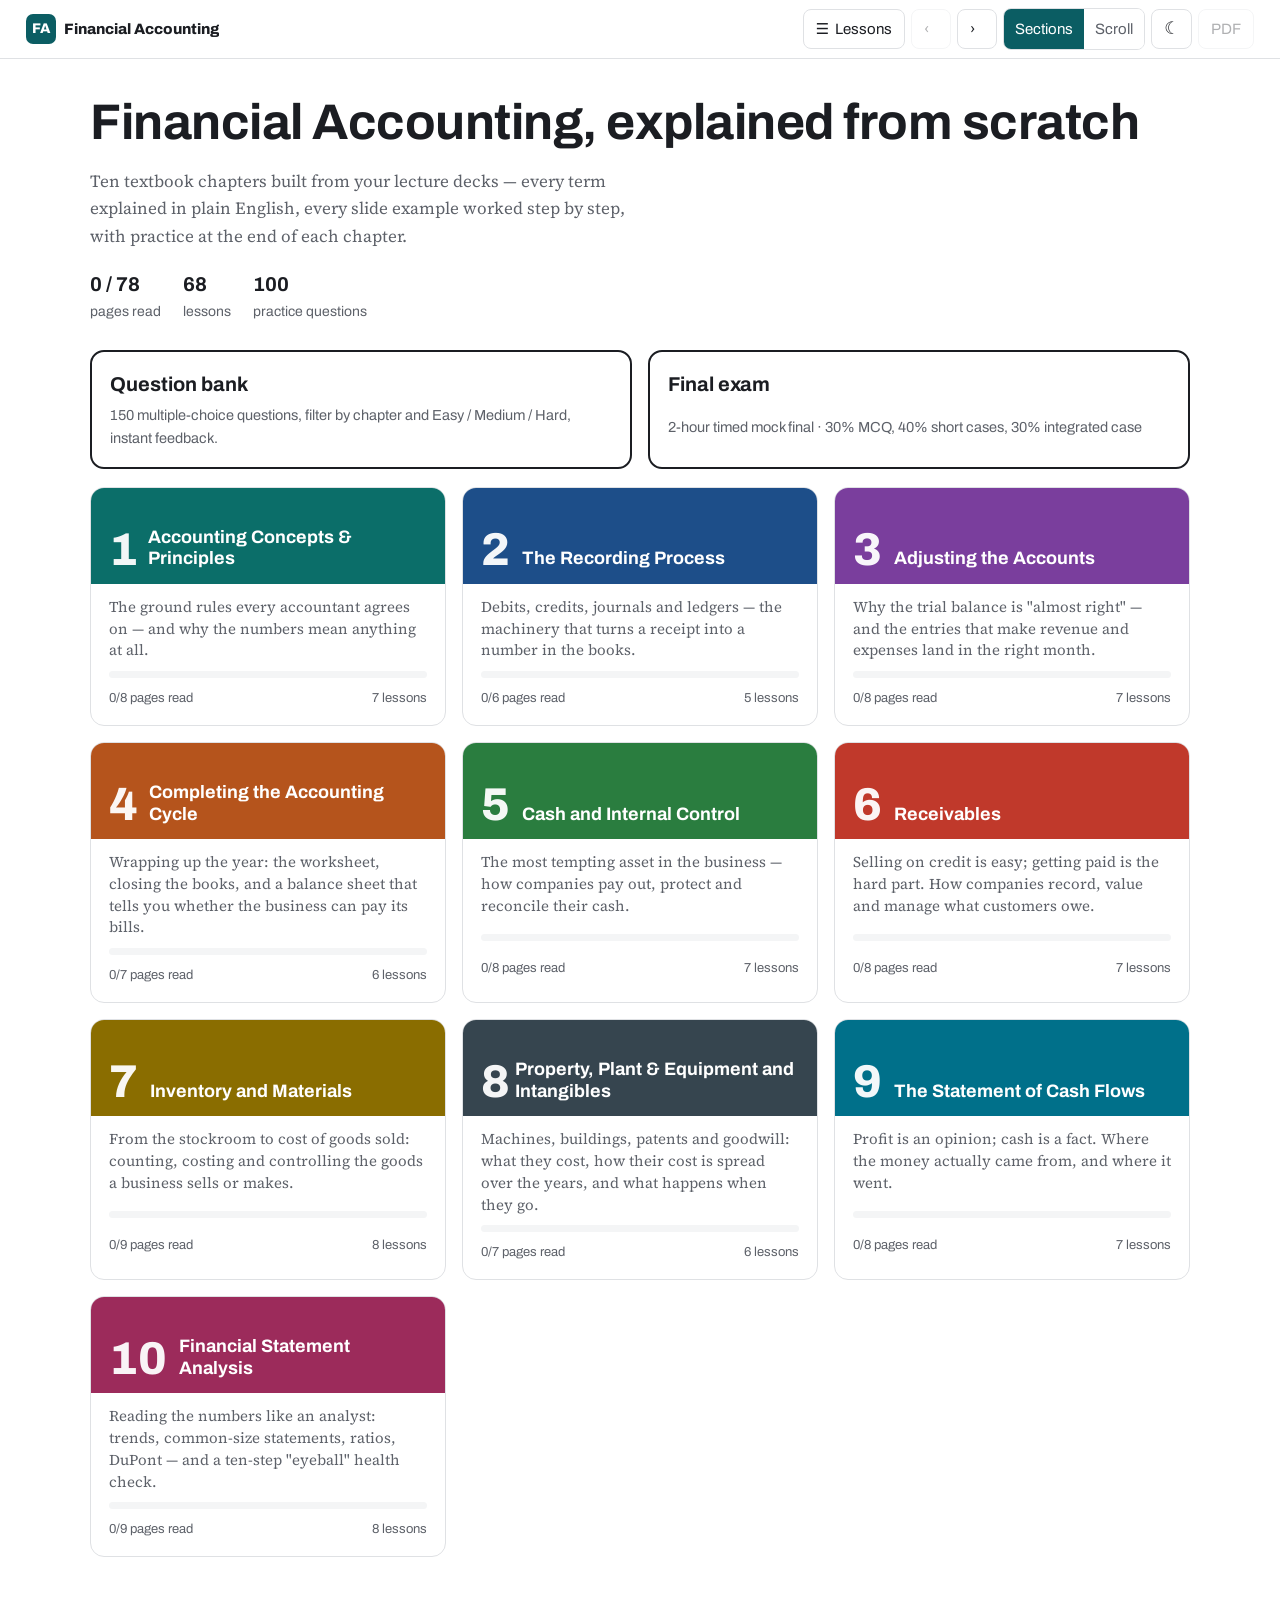
==== commit 4536b411: "FA study site: question bank and timed final exam" ====
--- a/fa-study/index.html
+++ b/fa-study/index.html
@@ -169,6 +169,35 @@
 @media(max-width:600px){.bar .home span{display:none}.bar .home{margin-right:auto}.bbtn{min-width:40px;padding:0 8px}.seg button{padding:0 7px;font-size:13.5px}.pop{position:fixed;top:58px;left:8px;right:8px;width:auto}.menu{width:auto;max-height:75vh}.pdfm{width:auto}}
 
 #tbtn{font-size:17px}
+/* bank & exam */
+.page.wide{max-width:860px}
+.mx{display:grid;grid-template-columns:1fr 1fr;gap:6px;padding:4px 4px 10px;border-bottom:1px solid var(--line)}
+.mx a{padding:10px 12px!important;border:1px solid var(--line);border-radius:8px;font-weight:700;justify-content:center}
+.xband{max-width:1100px;margin:0 auto 18px;display:grid;grid-template-columns:repeat(auto-fit,minmax(min(100%,300px),1fr));gap:16px}
+.xcard{display:grid;gap:4px;padding:16px 18px;border-radius:14px;border:2px solid var(--ink);text-decoration:none;color:var(--ink);font-family:var(--sans)}
+.xcard b{font-size:20px}.xcard span{color:var(--mut);font-size:14.5px}.xcard:hover{background:var(--soft)}
+.filters{display:flex;flex-wrap:wrap;gap:10px;align-items:center;margin:8px 0 16px}
+.filters select{font:15px var(--sans);min-height:40px;padding:0 8px;border:1px solid var(--line);border-radius:8px;background:var(--bg);color:var(--ink);max-width:100%;margin-left:6px}
+.qmeta{display:flex;justify-content:space-between;gap:10px;font:700 12.5px var(--sans);margin-bottom:6px}
+.dif{padding:1px 8px;border-radius:20px;color:#fff}.d-e{background:#2a7d3f}.d-m{background:#b7791f}.d-h{background:#c1121f}
+.mcq button.o.sel{border-color:var(--acc);background:var(--accs);font-weight:600}
+.exbar{position:sticky;top:58px;z-index:20;display:flex;flex-wrap:wrap;gap:8px 16px;justify-content:space-between;align-items:center;background:var(--ink);color:var(--bg);border-radius:10px;padding:8px 14px;font:600 15px var(--sans);margin-bottom:14px}
+.exbar b{font-size:19px;font-variant-numeric:tabular-nums}.exbar.low{background:#c1121f;color:#fff}
+.exbar .bbtn{background:var(--bg);color:var(--ink)}
+.case-q{border:1px solid var(--line);border-radius:12px;padding:6px 16px 14px;margin:0 0 18px}
+.case-q h3 small{font-weight:400;color:var(--mut)}
+.nps{display:grid;gap:8px;margin:10px 0}
+.np{display:grid;grid-template-columns:minmax(0,1fr) minmax(130px,200px);gap:10px;align-items:center;font:15px var(--sans)}
+.np small{color:var(--mut)}
+input.num{font:16px var(--sans);min-height:42px;padding:0 10px;border:1.5px solid var(--line);border-radius:8px;background:var(--bg);color:var(--ink);text-align:right;width:100%}
+input.num:focus{border-color:var(--acc)}
+textarea{width:100%;min-height:90px;font:15px/1.4 var(--sans);padding:8px 10px;border:1px solid var(--line);border-radius:8px;background:var(--soft);color:var(--ink)}
+.result{display:flex;gap:20px;align-items:center;flex-wrap:wrap;padding:16px 20px;border-radius:14px;background:var(--accs);margin-bottom:12px}
+.result .big{font:800 54px/1 var(--sans)}.result .big small{font-size:22px;color:var(--mut)}
+tr.rok td:last-child{color:#1a8a4a;font-weight:700}tr.rno td:last-child{color:#c1121f;font-weight:700}
+.case-q details summary{cursor:pointer;font:700 14px var(--sans);color:var(--acct);margin-top:10px;min-height:32px}
+@media(max-width:600px){.np{grid-template-columns:1fr}}
+[hidden]{display:none!important}
 </style></head><body><div id="app"></div>
 <script>new MutationObserver(()=>{for(const c of document.querySelectorAll('.stack td:not([data-l])')){let i=0,p=c;while(p=p.previousElementSibling)i+=p.colSpan;c.dataset.l=c.closest('table').rows[0].cells[i]?.textContent||''}}).observe(document,{childList:true,subtree:true})</script>
 <script>
@@ -1633,6 +1662,121 @@
 ['Compute San Miguel Brewery\'s 2017 Altman Z-score using the formulas as written (₱ millions): current assets 38,953; current liabilities 12,717; total assets 109,283; retained earnings 44,086; income before tax 29,088 (use as EBIT, as the deck does); equity 60,784; total liabilities 48,499; sales 113,255. Interpret.',calc([['X1 = (38,953 − 12,717) ÷ 109,283 × 0.717','0.172'],['X2 = 44,086 ÷ 109,283 × 0.847','0.342'],['X3 = 29,088 ÷ 109,283 × 3.107','0.827'],['X4 = 60,784 ÷ 48,499 × 0.420','0.526'],['X5 = 113,255 ÷ 109,283 × 0.998','1.034'],['=Z','2.90']])+'<p>At the 2.9 threshold: bankruptcy not likely, but much closer to the grey zone than the deck\'s 5.11 suggests.</p>']]
 });
 
+// Difficulty tags for each chapter's existing review MCQs (e = easy, m = medium, h = hard), in order.
+const BANKDIFF={1:'eeemmmemem',2:'emeeemmhme',3:'emmmmmemmh',4:'eemmeememm',5:'emmmmemehm',6:'emmmmhmmmm',7:'eeemmmemme',8:'eemmhmmmee',9:'eeemmemhmm',10:'eememmmemm'};
+// Extra bank questions: [question, options, correct index, explanation, difficulty]
+const BANKX={
+1:[
+['A clinic received ₱380,000 cash from patients this year, including ₱45,000 for last year\'s services and ₱30,000 in advance for next year. Services done this year but not yet billed total ₱25,000. Revenue for this year (accrual basis) is:',['₱380,000','₱330,000','₱350,000','₱305,000'],1,'380,000 − 45,000 (last year) − 30,000 (advance, unearned) + 25,000 (earned, unbilled) = 330,000.','h'],
+['Beginning equity ₱500,000. At year-end, assets are ₱1,200,000 and liabilities ₱520,000. The owner invested ₱60,000 and withdrew ₱90,000 during the year. Net income was:',['₱180,000','₱150,000','₱210,000','₱270,000'],2,'Ending equity = 680,000; change = 180,000 = NI + 60,000 − 90,000, so NI = 210,000.','h'],
+['A company keeps land at its ₱2,000,000 purchase price even though an appraiser values it at ₱3,100,000. Which principle is being applied?',['Full disclosure','Historical cost','Revenue recognition','Matching'],1,'Assets are recorded and generally kept at acquisition cost.','m'],
+['Which of these is a constraint on financial reporting rather than a qualitative characteristic?',['Comparability','Timeliness','Cost-benefit','Verifiability'],2,'Cost (and materiality) are constraints; the others are enhancing characteristics.','m'],
+['At the start of the year assets were ₱900,000 and liabilities ₱350,000. During the year assets increased ₱120,000 and liabilities decreased ₱30,000. Ending equity is:',['₱640,000','₱700,000','₱670,000','₱550,000'],1,'Beginning equity 550,000 + (120,000 + 30,000) = 700,000.','h']],
+2:[
+['A ₱6,000 payment of an account payable was posted as a debit to Cash and a credit to Accounts Payable. Which is true?',['The trial balance will not balance','Cash and Accounts Payable are each overstated by ₱12,000, but the trial balance balances','Cash is understated by ₱6,000 only','No accounts are misstated'],1,'Both sides were posted, just reversed: each account moved 6,000 the wrong way, a 12,000 swing. Debits still equal credits.','m'],
+['Balances: Cash 35,000; A/R 12,000; Supplies 3,000; Equipment 50,000; A/P 15,000; Unearned Revenue 5,000; Capital 60,000; Drawings 4,000; Service Revenue 40,000; Salaries Expense 12,000; Rent Expense 4,000. Trial balance totals are:',['₱116,000','₱120,000','₱124,000','₱104,000'],1,'Debits: 35+12+3+50+4+12+4 = 120,000. Credits: 15+5+60+40 = 120,000.','h'],
+['Which account normally has a debit balance?',['Unearned Revenue','Sales Discounts','Accumulated Depreciation','Notes Payable'],1,'Sales Discounts is a contra-revenue, so it has a debit balance.','m'],
+['A business: owner invests ₱200,000 cash; buys equipment for ₱80,000 (₱30,000 cash, rest by note); buys supplies on account ₱6,000; earns ₱45,000 cash revenue; pays ₱10,000 of the note. Total assets:',['₱291,000','₱301,000','₱281,000','₱245,000'],0,'Cash 200 − 30 + 45 − 10 = 205; equipment 80; supplies 6 → 291,000.','h'],
+['Accounts Payable began at ₱48,000, purchases on account were ₱210,000 and the ending balance is ₱36,000. Payments to suppliers were:',['₱198,000','₱222,000','₱210,000','₱246,000'],1,'48,000 + 210,000 − 36,000 = 222,000.','h']],
+3:[
+['Supplies: beginning ₱8,000; purchases ₱26,000 (debited to Supplies); count at year-end ₱5,500. The adjusting entry debits Supplies Expense for:',['₱26,000','₱28,500','₱34,000','₱20,500'],1,'8,000 + 26,000 − 5,500 = 28,500.','m'],
+['On Oct 1 a company paid ₱54,000 for 18 months of insurance and debited Insurance Expense. The Dec 31 adjusting entry is:',['Dr Insurance Expense 9,000 / Cr Prepaid 9,000','Dr Prepaid Insurance 45,000 / Cr Insurance Expense 45,000','Dr Prepaid Insurance 9,000 / Cr Insurance Expense 9,000','No entry'],1,'Expense method: set up the unexpired part, 54,000 × 15/18 = 45,000.','h'],
+['On Aug 1 a landlord received ₱72,000 for 12 months\' rent and credited Rent Income. The Dec 31 adjustment is:',['Dr Unearned Rent 30,000 / Cr Rent Income 30,000','Dr Rent Income 42,000 / Cr Unearned Rent 42,000','Dr Rent Income 30,000 / Cr Unearned Rent 30,000','Dr Unearned Rent 42,000 / Cr Rent Income 42,000'],1,'Revenue method: 5 months earned (30,000); defer the 7 months unearned, 42,000.','h'],
+['Weekly payroll of ₱35,000 for a five-day week is paid every Friday. December 31 is a Wednesday. Accrued salaries are:',['₱7,000','₱21,000','₱14,000','₱35,000'],1,'Monday–Wednesday = 3 days × 7,000 = 21,000.','m'],
+['A company failed to accrue ₱8,000 of interest revenue and failed to record ₱5,000 of expired insurance. Net income is:',['Overstated ₱3,000','Understated ₱3,000','Understated ₱13,000','Overstated ₱13,000'],1,'Missing revenue understates NI by 8,000; missing expense overstates it by 5,000: net understated 3,000.','h']],
+4:[
+['After closing revenues of ₱900,000 and expenses of ₱760,000, Income Summary is closed by:',['Dr Capital 140,000 / Cr Income Summary 140,000','Dr Income Summary 140,000 / Cr Capital 140,000','Dr Income Summary 900,000 / Cr Capital 900,000','Dr Drawings 140,000 / Cr Income Summary 140,000'],1,'Its credit balance (net income) is transferred to capital.','m'],
+['Beginning capital ₱400,000; net loss ₱35,000; drawings ₱50,000; additional investment ₱100,000. Ending capital:',['₱485,000','₱415,000','₱385,000','₱315,000'],1,'400 + 100 − 35 − 50 = 415,000.','h'],
+['Which account appears on a post-closing trial balance?',['Service Revenue','Drawings','Accumulated Depreciation','Income Summary'],2,'It is a permanent (contra-asset) account.','m'],
+['Current assets ₱500,000 and current liabilities ₱250,000. The company pays ₱50,000 of accounts payable. The current ratio becomes:',['2.00','2.25','1.80','2.50'],1,'450,000 ÷ 200,000 = 2.25. Paying a current liability increases a ratio above 1.','h'],
+['Cash 80,000; A/R 150,000; inventory 210,000; prepaid 10,000; A/P 120,000; current portion of long-term debt 40,000; accrued liabilities 20,000; long-term note 300,000. Working capital:',['₱270,000','₱310,000','₱(30,000)','₱450,000'],0,'Current assets 450,000 − current liabilities 180,000 = 270,000.','h']],
+5:[
+['Hospital Supply buys ₱80,000 of goods on 2/10, n/30, returns ₱8,000 and pays within the discount period. Cash paid:',['₱78,400','₱70,560','₱72,000','₱70,400'],1,'(80,000 − 8,000) × 98% = 70,560.','m'],
+['List price ₱80,000 with successive trade discounts of 20% and 10%, terms 2/10, n/30; paid within 10 days. Cash paid:',['₱57,600','₱56,448','₱56,000','₱54,880'],1,'80,000 × 0.8 × 0.9 = 57,600 invoice; × 98% = 56,448.','h'],
+['Bank balance ₱152,000; deposits in transit ₱18,000; outstanding checks ₱24,500; the bank wrongly charged another depositor\'s ₱1,500 check to this account. Adjusted bank balance:',['₱145,500','₱147,000','₱144,000','₱148,500'],1,'152,000 + 18,000 − 24,500 + 1,500 (bank error) = 147,000.','h'],
+['A ₱5,000 petty cash fund has receipts of ₱4,320 and ₱620 cash left. The replenishing check is for:',['₱4,320','₱4,380','₱4,940','₱5,000'],1,'5,000 − 620 = 4,380 (receipts 4,320 + cash short 60).','m'],
+['Book balance ₱64,200; NSF check ₱2,400; service charge ₱150; interest earned ₱310; a ₱4,580 check to a supplier was recorded as ₱4,850. Adjusted book balance:',['₱61,690','₱62,230','₱62,500','₱61,960'],1,'64,200 − 2,400 − 150 + 310 + 270 = 62,230.','h']],
+6:[
+['A seller invoices ₱80,000 on 2/10, n/30. The customer returns ₱8,000 and pays within 10 days. Cash collected:',['₱78,400','₱72,000','₱70,560','₱71,840'],2,'(80,000 − 8,000) × 98% = 70,560.','m'],
+['A ₱60,000, 12%, 90-day note receivable (360-day year). Maturity value:',['₱60,000','₱61,800','₱67,200','₱60,600'],1,'Interest 60,000 × 12% × 90/360 = 1,800.','m'],
+['Credit sales ₱1,800,000; bad debts estimated at 1.5% of credit sales. The allowance had a ₱4,000 credit balance before adjustment. Ending allowance:',['₱27,000','₱23,000','₱31,000','₱4,000'],2,'Percentage of sales gives the expense (27,000), ignoring the balance: 4,000 + 27,000 = 31,000.','h'],
+['A 60-day note is dated August 15 (exclude the issue date). Maturity date:',['October 15','October 14','October 13','October 16'],1,'August 16 days + September 30 = 46; 14 more days → October 14.','h'],
+['Credit sales ₱3,650,000; receivables ₱380,000 (start) and ₱350,000 (end). Average collection period (365 days):',['35 days','36.5 days','38 days','10 days'],1,'Turnover = 3,650,000 ÷ 365,000 = 10; 365 ÷ 10 = 36.5.','h']],
+7:[
+['Beginning inventory ₱25,000; purchases ₱90,000; purchase returns ₱5,000; purchase discounts ₱2,000; freight-in ₱4,000; freight-out ₱4,000; ending inventory ₱30,000. Cost of sales:',['₱82,000','₱86,000','₱78,000','₱87,000'],0,'Net purchases 90 − 5 − 2 + 4 = 87; 25 + 87 − 30 = 82,000. Freight-out is a selling expense.','m'],
+['Beginning 200 units @ ₱10; purchases 300 @ ₱12 then 500 @ ₱13; 450 units on hand (periodic). FIFO net income exceeds LIFO net income by:',['₱650','₱850','₱1,050','₱0'],1,'FIFO EI 450 × 13 = 5,850; LIFO EI 200 × 10 + 250 × 12 = 5,000. Higher EI → lower COGS → NI higher by 850.','h'],
+['Perpetual moving average: 100 units @ ₱20; buy 300 @ ₱24; sell 200; buy 100 @ ₱26. Unit cost after the last purchase:',['₱23.00','₱24.00','₱24.50','₱25.00'],1,'After first buy: 400 units, 9,200 → 23. Sell 200 → 200 @ 23 = 4,600. Add 2,600 → 7,200 ÷ 300 = 24.','h'],
+['100 units costing ₱50 each are spoiled and sold for ₱15 each; spoilage is charged to all production. Debit to Factory Overhead Control:',['₱5,000','₱1,500','₱3,500','₱0'],2,'(50 − 15) × 100 = 3,500.','m'],
+['Annual usage 18,000 units, 360 working days, lead time 8 days, safety stock 300 units. Order point:',['400 units','700 units','300 units','1,000 units'],1,'Daily usage 50 × 8 = 400 + 300 = 700.','h']],
+8:[
+['Cost ₱330,000; residual ₱30,000; 5-year life. First-year sum-of-the-years\'-digits depreciation:',['₱60,000','₱100,000','₱110,000','₱132,000'],1,'300,000 × 5/15 = 100,000.','m'],
+['A machine costs ₱1,000,000, residual ₱100,000, expected to run 300,000 hours. It ran 42,000 hours this year. Units-of-production depreciation:',['₱140,000','₱126,000','₱100,000','₱90,000'],1,'(1,000,000 − 100,000) ÷ 300,000 = ₱3/hour × 42,000.','h'],
+['Equipment cost ₱600,000, no residual, 10-year straight-line. After 4 years the remaining life is revised to 3 years. New annual depreciation:',['₱60,000','₱120,000','₱200,000','₱86,000'],1,'Book value 360,000 ÷ 3 = 120,000, prospectively.','h'],
+['Equipment costing ₱250,000 with accumulated depreciation of ₱180,000 is sold for ₱50,000. Result:',['Gain ₱20,000','Loss ₱20,000','Loss ₱70,000','Gain ₱50,000'],1,'Book value 70,000 − proceeds 50,000 = loss 20,000.','m'],
+['A company pays ₱9,000,000 for a business whose identifiable assets have a fair value of ₱11,500,000 and liabilities ₱4,000,000. Goodwill:',['₱2,500,000','₱1,500,000','₱0','₱5,000,000'],1,'Net assets 7,500,000; 9,000,000 − 7,500,000 = 1,500,000.','h']],
+9:[
+['Sales ₱900,000; accounts receivable increased ₱40,000. Cash collected from customers:',['₱940,000','₱860,000','₱900,000','₱820,000'],1,'Revenue minus the increase in receivables.','m'],
+['NI ₱180,000; depreciation ₱25,000; gain on sale ₱8,000; A/R decreased ₱12,000; inventory increased ₱30,000; prepaid decreased ₱3,000; A/P increased ₱9,000; accrued liabilities decreased ₱4,000. Cash from operations (indirect):',['₱187,000','₱203,000','₱171,000','₱195,000'],0,'180 + 25 − 8 + 12 − 30 + 3 + 9 − 4 = 187,000.','h'],
+['COGS ₱640,000; inventory decreased ₱20,000; accounts payable decreased ₱15,000. Cash paid to suppliers:',['₱605,000','₱635,000','₱645,000','₱675,000'],1,'Purchases = 640 − 20 = 620; payments = 620 + 15 = 635,000.','h'],
+['Equipment costing ₱40,000 with accumulated depreciation ₱30,000 was sold at a ₱6,000 gain. Investing inflow:',['₱6,000','₱10,000','₱16,000','₱40,000'],2,'Book value 10,000 + gain 6,000 = proceeds 16,000.','m'],
+['Operating expenses ₱300,000 include depreciation ₱40,000. Prepaid expenses increased ₱6,000; accrued liabilities increased ₱10,000. Cash paid for operating expenses:',['₱256,000','₱264,000','₱296,000','₱276,000'],0,'(300 − 40) + 6 − 10 = 256,000.','h']],
+10:[
+['Sales were ₱800,000 last year and ₱920,000 this year. Horizontal analysis shows an increase of:',['13.0%','15.0%','115.0%','12.0%'],1,'120,000 ÷ 800,000 = 15%.','m'],
+['Current assets ₱750,000 include inventory ₱280,000 and prepaid expenses ₱20,000; current liabilities ₱300,000. Acid-test ratio:',['2.50','1.50','1.57','1.43'],1,'(750 − 280 − 20) ÷ 300 = 1.50.','h'],
+['COGS ₱1,460,000; inventory ₱190,000 (start) and ₱210,000 (end). Days in inventory (365 days):',['50 days','36.5 days','47.5 days','52.5 days'],0,'Turnover 1,460 ÷ 200 = 7.3; 365 ÷ 7.3 = 50.','h'],
+['Net income ₱120,000; income tax ₱40,000; interest expense ₱32,000. Times interest earned:',['3.75','5.00','6.00','4.75'],2,'EBIT = 120 + 40 + 32 = 192; ÷ 32 = 6.0.','m'],
+['Profit margin 5%, asset turnover 2.0, debt-to-total-assets 50%. ROE:',['10%','20%','5%','25%'],1,'Equity multiplier = 1 ÷ (1 − 0.5) = 2; 5% × 2 × 2 = 20%.','h']]
+};
+
+const EXAM={
+minutes:120,
+mcqPts:1.5,
+mcq:[
+['Mabuhay Clinic collected ₱90,000 cash in November: ₱20,000 was for October services and ₱15,000 was an advance for December services. It also billed ₱35,000 of November services not yet collected. November revenue (accrual basis):',['₱90,000','₱105,000','₱125,000','₱70,000'],0,'November cash services = 90,000 − 20,000 − 15,000 = 55,000; plus 35,000 billed = 90,000.',1],
+['During the year a company\'s assets increased ₱150,000 and liabilities increased ₱40,000. The owner invested ₱30,000 and withdrew ₱12,000. Net income:',['₱110,000','₱92,000','₱128,000','₱68,000'],1,'Change in equity 110,000 = NI + 30,000 − 12,000 → NI = 92,000.',1],
+['A ₱4,500 payment on account was posted as a ₱5,400 debit to Accounts Payable and a ₱4,500 credit to Cash. The trial balance will show:',['Equal totals','Debits exceeding credits by ₱900','Credits exceeding debits by ₱900','Debits exceeding credits by ₱9,900'],1,'Only the debit side is wrong, by 900 too much.',2],
+['On May 1 a company paid ₱36,000 for two years of insurance and debited Insurance Expense. The December 31 adjusting entry:',['Dr Insurance Expense 12,000 / Cr Prepaid 12,000','Dr Prepaid Insurance 24,000 / Cr Insurance Expense 24,000','Dr Prepaid Insurance 12,000 / Cr Insurance Expense 12,000','Dr Insurance Expense 24,000 / Cr Prepaid 24,000'],1,'Expense method: 8 months used, 16 months unexpired: 36,000 × 16/24 = 24,000 set up as an asset.',3],
+['On September 1 a publisher received ₱48,000 for 12-month subscriptions and credited Unearned Subscription Revenue. Balance of the unearned account after the December 31 adjustment:',['₱16,000','₱32,000','₱48,000','₱36,000'],1,'4 months earned (16,000); 8 months remain: 32,000.',3],
+['A ₱120,000, 10% note payable was issued on November 1. Accrued interest at December 31:',['₱12,000','₱1,000','₱2,000','₱3,000'],2,'120,000 × 10% × 2/12 = 2,000.',3],
+['Revenues ₱520,000; expenses ₱410,000; drawings ₱60,000; beginning capital ₱300,000; additional investment ₱25,000. Capital after closing:',['₱410,000','₱375,000','₱350,000','₱435,000'],1,'300 + 25 + 110 − 60 = 375,000.',4],
+['Current assets ₱600,000 and current liabilities ₱400,000. After paying ₱100,000 of accounts payable, the current ratio is:',['1.50','1.67','1.25','2.00'],1,'500,000 ÷ 300,000 = 1.67.',4],
+['Book balance ₱85,400. Bank items: NSF check ₱3,200; service charge ₱300; note collected ₱10,000 plus ₱500 interest. A ₱1,560 check to a supplier was recorded as ₱1,650. Adjusted book balance:',['₱92,310','₱92,490','₱92,580','₱81,990'],1,'85,400 − 3,200 − 300 + 10,500 + 90 = 92,490.',5],
+['A ₱10,000 petty cash fund has receipts totalling ₱6,850 and ₱2,950 cash on hand. The replenishment credits Cash for:',['₱6,850','₱7,050','₱7,150','₱10,000'],1,'10,000 − 2,950 = 7,050 (expenses 6,850 + cash short 200).',5],
+['Allowance for doubtful accounts began at ₱18,000 (credit). Write-offs ₱22,000; recoveries ₱3,000. Year-end receivables ₱600,000, of which 4% is estimated uncollectible. Bad debt expense:',['₱24,000','₱25,000','₱23,000','₱21,000'],1,'Balance before adjustment: 18,000 − 22,000 + 3,000 = 1,000 debit. Required 24,000 credit → expense 25,000.',6],
+['A ₱150,000, 9%, 120-day note receivable (360-day year). Maturity value:',['₱150,000','₱163,500','₱154,500','₱151,125'],2,'Interest = 150,000 × 9% × 120/360 = 4,500.',6],
+['Net credit sales ₱2,400,000; receivables ₱280,000 (start) and ₱320,000 (end). Average collection period (360-day year):',['42 days','45 days','48 days','8 days'],1,'Turnover = 2,400,000 ÷ 300,000 = 8; 360 ÷ 8 = 45 days.',6],
+['Beginning 500 units @ ₱40; purchases 800 @ ₱44 and 700 @ ₱46; 1,400 units sold (periodic). Cost of goods sold under weighted average:',['₱61,180','₱59,200','₱62,600','₱26,220'],0,'87,400 ÷ 2,000 = 43.70 per unit × 1,400 = 61,180.',7],
+['The year-end count of ₱480,000 includes ₱30,000 of goods held on consignment for another company. It excludes goods bought FOB shipping point still in transit, ₱45,000, and the company\'s own goods out on consignment at a dealer, cost ₱25,000. Correct inventory:',['₱520,000','₱470,000','₱490,000','₱550,000'],0,'480 − 30 + 45 + 25 = 520,000.',7],
+['Annual demand 7,200 units; cost per order ₱400; carrying cost ₱16 per unit per year. EOQ:',['360 units','600 units','1,200 units','424 units'],1,'√(2 × 7,200 × 400 ÷ 16) = √360,000 = 600.',7],
+['Machine list price ₱800,000 less 5% trade discount; freight ₱12,000; installation ₱18,000; testing ₱5,000; first-year insurance ₱6,000. Cost of the machine:',['₱835,000','₱795,000','₱801,000','₱760,000'],1,'760,000 + 12,000 + 18,000 + 5,000 = 795,000. Insurance is an expense.',8],
+['Equipment cost ₱500,000 on January 1, residual ₱50,000, 5-year life. Double-declining-balance depreciation in year 2:',['₱200,000','₱108,000','₱120,000','₱90,000'],2,'Year 1: 500,000 × 40% = 200,000. Year 2: 300,000 × 40% = 120,000.',8],
+['NI ₱250,000; depreciation ₱40,000; gain on sale of equipment ₱15,000; A/R increased ₱30,000; inventory decreased ₱20,000; A/P decreased ₱10,000; accrued liabilities increased ₱5,000. Net cash from operating activities:',['₱290,000','₱260,000','₱230,000','₱270,000'],1,'250 + 40 − 15 − 30 + 20 − 10 + 5 = 260,000.',9],
+['Profit margin 8%, asset turnover 1.5 times, debt-to-total-assets ratio 60%. Return on equity:',['12%','30%','20%','7.2%'],1,'Equity multiplier = 1 ÷ (1 − 0.60) = 2.5; 8% × 1.5 × 2.5 = 30%.',10]
+],
+short:[
+{t:'Bank reconciliation',ch:5,pts:10,intro:`<p>Mabini Diagnostic Clinic, October 31, 2026. Balance per bank statement ₱248,600; balance per books ₱233,560.</p><ul><li>Deposit made on October 31 not yet on the statement, ₱36,500.</li><li>Outstanding checks, ₱41,200.</li><li>Bank service charge, ₱450.</li><li>A patient\'s check for ₱6,800 was returned NSF.</li><li>The bank collected a ₱18,000 note for the clinic plus ₱900 interest, and charged a ₱200 collection fee.</li><li>Check No. 712 for supplies, ₱2,780, was recorded in the books as ₱2,870.</li><li>The bank charged a ₱1,200 check of another depositor to the clinic\'s account.</li></ul>`,
+parts:[['Adjusted (correct) balance per bank',245100,0.5,3],['Total additions to the book balance',18990,0.5,2],['Total deductions from the book balance',7450,0.5,2],['Adjusted (correct) balance per books',245100,0.5,3]],
+sol:()=>calc([['Balance per bank',248600],['+ Deposit in transit',36500],['− Outstanding checks','(41,200)'],['+ Bank error (another depositor\'s check)',1200],['=Adjusted bank balance','₱245,100']])+calc([['Balance per books',233560],['+ Note collected 18,000 + interest 900 + error on check No. 712 (2,870 − 2,780 = 90)','18,990'],['− Service charge 450 + NSF 6,800 + collection fee 200','(7,450)'],['=Adjusted book balance','₱245,100']])+'<p>Only the book-side items need journal entries. The bank error is reported to the bank.</p>'},
+{t:'Receivables and bad debts',ch:6,pts:10,intro:`<p>Rizal Medical Supplies, 2026. On January 1: Accounts Receivable ₱820,000; Allowance for Doubtful Accounts ₱41,000 (credit).</p><ul><li>Credit sales ₱5,600,000.</li><li>Collections on account ₱5,180,000 (not counting the recovery below).</li><li>Accounts written off ₱46,000.</li><li>A ₱7,000 account written off in 2025 was recovered: reinstated and collected in full.</li><li>Year-end aging shows that 5% of the ending receivables will be uncollectible.</li></ul>`,
+parts:[['Accounts receivable, December 31',1194000,0.5,2],['Allowance balance before the year-end adjustment (credit)',2000,0.5,2],['Bad debt expense for 2026',57700,0.5,3],['Net realizable value of receivables, December 31',1134300,0.5,3]],
+sol:()=>calc([['A/R: 820,000 + 5,600,000 − 5,180,000 − 46,000 + 7,000 − 7,000','1,194,000'],['Allowance before adjustment: 41,000 − 46,000 + 7,000','2,000 credit'],['Required allowance: 1,194,000 × 5%','59,700'],['=Bad debt expense: 59,700 − 2,000','₱57,700'],['=Net realizable value: 1,194,000 − 59,700','₱1,134,300']])+'<p>The recovery reinstates A/R (Dr A/R, Cr Allowance) and then the collection credits A/R, so A/R is unchanged overall but the allowance rises by 7,000.</p>'},
+{t:'Inventory costing',ch:7,pts:10,intro:`<p>Luzon Pharma, product X, March 2026:</p>${tbl(['Date','Transaction','Units','Unit cost'],[['Mar 1','Beginning inventory','400','₱120'],['Mar 5','Purchase','600','₱125'],['Mar 12','Sale','700',''],['Mar 20','Purchase','500','₱130'],['Mar 28','Sale','450','']],{num:[2,3]})}<p>Round final answers to the nearest peso.</p>`,
+parts:[['Ending inventory — FIFO (periodic or perpetual)',45500,0.5,2],['Cost of goods sold — FIFO',142500,0.5,2],['Cost of goods sold — weighted average (periodic)',144133,2,3],['Ending inventory — moving average (perpetual)',44581,2,3]],
+sol:()=>calc([['Goods available: 48,000 + 75,000 + 65,000 (1,500 units)','188,000'],['Units on hand: 1,500 − 1,150','350'],['FIFO ending inventory: 350 × 130','45,500'],['=FIFO COGS: 188,000 − 45,500','₱142,500']])+calc([['Weighted average cost: 188,000 ÷ 1,500','125.333'],['=Weighted average COGS: 1,150 × 125.333','₱144,133']])+calc([['After Mar 5: 1,000 units costing 123,000 → average','123.00'],['Mar 12 sale: 700 × 123','86,100'],['Remaining 300 × 123 = 36,900; + Mar 20 purchase 65,000 = 101,900 ÷ 800 units','127.375'],['Mar 28 sale: 450 × 127.375','57,319'],['=Moving-average ending inventory: 350 × 127.375','₱44,581']])},
+{t:'Property, plant and equipment',ch:8,pts:10,intro:`<p>Tagaytay Diagnostics bought an X-ray machine on April 1, 2025: invoice price ₱1,800,000 less a 10% trade discount; recoverable input VAT ₱194,400; freight ₱25,000; installation and testing ₱35,000; staff training ₱20,000. Useful life 8 years, residual value ₱120,000, straight-line, December 31 year-end. The machine was sold on September 30, 2027 for ₱1,150,000.</p>`,
+parts:[['Cost of the machine',1680000,0.5,3],['Depreciation for 2025',146250,0.5,2],['Book value on September 30, 2027',1192500,0.5,3],['Loss on sale (enter as a positive number)',42500,0.5,2]],
+sol:()=>calc([['Price after trade discount: 1,800,000 × 90%',1620000],['+ Freight 25,000 + installation and testing 35,000',60000],['=Cost (VAT recoverable and training are excluded)','₱1,680,000']])+calc([['Annual depreciation: (1,680,000 − 120,000) ÷ 8','195,000'],['=2025 (April–December, 9 months): 195,000 × 9/12','₱146,250'],['2026 full year','195,000'],['2027 to September 30 (9 months)','146,250'],['Accumulated depreciation','487,500'],['=Book value: 1,680,000 − 487,500','₱1,192,500'],['=Loss: 1,192,500 − 1,150,000','₱42,500']])}
+],
+full:{t:'Bayanihan Medical Supply — from trial balance to analysis',pts:30,intro:`<p>Bayanihan Medical Supply uses a perpetual inventory system. Its unadjusted trial balance at December 31, 2026:</p>
+${tbl(['Account','Debit','Credit'],[['Cash','185,000',''],['Accounts receivable','420,000',''],['Allowance for doubtful accounts','','6,000'],['Merchandise inventory','360,000',''],['Prepaid insurance','48,000',''],['Equipment','900,000',''],['Accumulated depreciation','','270,000'],['Accounts payable','','310,000'],['Unearned revenue','','60,000'],['Note payable, 10%, due 2029','','300,000'],['Bayanihan, Capital','','545,000'],['Bayanihan, Drawings','90,000',''],['Sales','','2,600,000'],['Sales discounts','26,000',''],['Cost of goods sold','1,450,000',''],['Salaries expense','420,000',''],['Rent expense','144,000',''],['Utilities expense','48,000',''],['Totals','4,091,000','4,091,000']],{num:[1,2],tot:true})}
+<p>Additional information:</p><ol type="a"><li>The insurance policy was bought on July 1, 2026 for one year.</li><li>Equipment is depreciated straight-line over 10 years with no residual value.</li><li>Unearned revenue is for supplies to be delivered evenly over six months starting November 1, 2026 (credit earned amounts to Sales).</li><li>Salaries earned but unpaid at year-end, ₱18,000.</li><li>The note payable was issued on September 1, 2026; interest is paid at maturity.</li><li>An aging of receivables shows that 5% of accounts receivable will be uncollectible.</li><li>The year-end physical count shows inventory of ₱352,000; the shortage is charged to cost of goods sold.</li></ol>`,
+parts:[['Bad debt expense',15000,0.5,3],['Accrued interest expense',10000,0.5,2],['Adjusted trial balance total (each column)',4224000,0.5,4],['Gross profit',1136000,0.5,4],['Net income',367000,0.5,5],['Capital, December 31, 2026 (after closing)',822000,0.5,3],['Total current assets',960000,0.5,3],['Current ratio (2 decimals)',2.54,0.01,3],['Debt to total assets (%, 1 decimal)',45.2,0.1,3]],
+sol:()=>`<p><b>Adjusting entries</b></p>`+je([['a','Insurance Expense (48,000 × 6/12)',24000,''],['','Prepaid Insurance','',24000],['b','Depreciation Expense (900,000 ÷ 10)',90000,''],['','Accumulated Depreciation','',90000],['c','Unearned Revenue (60,000 × 2/6)',20000,''],['','Sales','',20000],['d','Salaries Expense',18000,''],['','Salaries Payable','',18000],['e','Interest Expense (300,000 × 10% × 4/12)',10000,''],['','Interest Payable','',10000],['f','Bad Debt Expense (21,000 − 6,000)',15000,''],['','Allowance for Doubtful Accounts','',15000],['g','Cost of Goods Sold (360,000 − 352,000)',8000,''],['','Merchandise Inventory','',8000]])+
+calc([['Unadjusted total',4091000],['+ Adjustments that add to both columns: 90,000 + 18,000 + 10,000 + 15,000','133,000'],['(a, c and g only move amounts between accounts already in each column)',''],['=Adjusted trial balance total','₱4,224,000']])+
+calc([['Net sales: 2,600,000 + 20,000 − 26,000',2594000],['Cost of goods sold: 1,450,000 + 8,000','(1,458,000)'],['=Gross profit','1,136,000'],['Salaries 438,000; rent 144,000; utilities 48,000; insurance 24,000; depreciation 90,000; bad debts 15,000; interest 10,000','(769,000)'],['=Net income','₱367,000'],['=Capital: 545,000 + 367,000 − 90,000','₱822,000']])+
+calc([['Current assets: cash 185,000 + net A/R 399,000 + inventory 352,000 + prepaid 24,000','960,000'],['Current liabilities: A/P 310,000 + unearned 40,000 + salaries 18,000 + interest 10,000','378,000'],['=Current ratio: 960,000 ÷ 378,000','2.54'],['Total assets: 960,000 + equipment (900,000 − 360,000) 540,000','1,500,000'],['Total liabilities: 378,000 + note 300,000','678,000'],['=Debt to total assets: 678,000 ÷ 1,500,000','45.2%']])+'<p>Check: liabilities 678,000 + capital 822,000 = total assets 1,500,000. The note is due in 2029, so it is a long-term liability.</p>'}
+};
+
 {
 /* ================= data prep ================= */
 const BOX={tip:['Exam Tip','!'],ex:['Example','E'],case:['Case in Point','C'],warn:['Watch Out','!'],deep:['Going Deeper','+'],ph:['Philippine Angle','P'],fix:['Slide Check','✓'],kt:['Key Terms','K']};
@@ -1698,7 +1842,7 @@
 $('#tbtn').onclick=()=>{const t=curTheme()==='dark'?'light':'dark';applyTheme(t);store.set('theme',t)};
 function buildMenu(){
   const cid=CUR?.ch?.n;
-  $('#menu').innerHTML=CH.map(ch=>`<details ${ch.n===cid?'open':''}><summary><b style="background:${ch.color}">${ch.n}</b>${esc(ch.title)}</summary>`+
+  $('#menu').innerHTML=`<div class="mx"><a href="#bank">Question bank</a><a href="#final">Final exam</a></div>`+CH.map(ch=>`<details ${ch.n===cid?'open':''}><summary><b style="background:${ch.color}">${ch.n}</b>${esc(ch.title)}</summary>`+
     ch.pages.map(p=>`<a href="#${p.id}" data-id="${p.id}" class="${CUR&&p.id===CUR.id?'cur':''}"><span class="tick">${visited.has(p.id)?'✓':''}</span>${esc(p.label)}</a>`).join('')+'</details>').join('');
 }
 function refreshTicks(){for(const a of $$('[data-id]')){const t=$('.tick',a);if(t)t.textContent=visited.has(a.dataset.id)?'✓':''}}
@@ -1708,6 +1852,7 @@
 document.addEventListener('click',e=>{if(!e.target.closest('.pop'))closePops();else if(e.target.closest('#menu a'))closePops()});
 document.addEventListener('keydown',e=>{if(e.key==='Escape'){closePops();hideTip()}
   if(e.altKey||e.ctrlKey||e.metaKey||e.target.closest('input,textarea,select,[contenteditable]'))return;
+  if(['bank','final'].includes(location.hash.slice(1)))return;
   if(e.key==='ArrowLeft'){e.preventDefault();go(-1)}if(e.key==='ArrowRight'){e.preventDefault();go(1)}});
 $('#prev').onclick=()=>go(-1);$('#next').onclick=()=>go(1);
 function go(d){if(!CUR){if(d>0)location.hash=SEQ[0].id;return}const n=SEQ[CUR.idx+d];if(n)location.hash=n.id}
@@ -1749,6 +1894,7 @@
   const tot=SEQ.filter(p=>p.type!=='open').length,done=SEQ.filter(p=>p.type!=='open'&&visited.has(p.id)).length;
   return `<div class="hero"><h1>Financial Accounting, explained from scratch</h1><p>Ten textbook chapters built from your lecture decks — every term explained in plain English, every slide example worked step by step, with practice at the end of each chapter.</p>
   <div class="stats"><div><b>${done} / ${tot}</b>pages read</div><div><b>${CH.reduce((a,c)=>a+c.lessons.length,0)}</b>lessons</div><div><b>${CH.reduce((a,c)=>a+c.mcq.length,0)}</b>practice questions</div></div></div>
+  <div class="xband"><a class="xcard" href="#bank"><b>Question bank</b><span>${BANK.length} multiple-choice questions, filter by chapter and Easy / Medium / Hard, instant feedback.</span></a><a class="xcard" href="#final"><b>Final exam</b><span>2-hour timed mock final · 30% MCQ, 40% short cases, 30% integrated case${exState()&&!exState().done?' · <em>in progress</em>':exState()&&exState().done?` · last score ${exState().score}/100`:''}</span></a></div>
   <div class="grid">${CH.map(ch=>{const [d,t]=chProgress(ch);const b=best[ch.n];return `<a class="card" href="#c${ch.n}" style="--c:${ch.color}"><div class="top"><b>${ch.n}</b><span>${esc(ch.title)}</span></div><div class="bot"><p>${esc(ch.hook)}</p><div class="meter" role="img" aria-label="${d} of ${t} pages read"><i style="width:${Math.round(d/t*100)}%"></i></div><div class="row"><span>${d}/${t} pages read</span><span>${b!=null?`Quiz best ${b}/${ch.mcq.length}`:`${ch.lessons.length} lessons`}</span></div></div></a>`}).join('')}</div>`;
 }
 /* ================= glossary underline + popups ================= */
@@ -1798,6 +1944,9 @@
 function route(force){
   const h=location.hash.slice(1);const p=BYID[h];
   if(io){io.disconnect();io=null}
+  clearInterval(exTimer);
+  if(h==='bank'||h==='final'){CUR=null;renderedChapter=null;setAccent(null);document.title=h==='bank'?'Question bank':'Final exam';layout.classList.remove('has-side');side.innerHTML='';
+    main.innerHTML=`<div class="page wide noterm">${h==='bank'?bankHTML():''}</div>`;if(h==='bank')wireBank();else renderExam();updNav();scrollTo(0,0);return}
   if(!p){CUR=null;renderedChapter=null;setAccent(null);layout.classList.remove('has-side');side.innerHTML='';main.innerHTML=homeHTML();updNav();scrollTo(0,0);return}
   CUR=p;setAccent(p.ch);layout.classList.add('has-side');
   if(mode==='sec'){
@@ -1817,6 +1966,99 @@
   io=new IntersectionObserver(es=>{for(const e of es)if(e.isIntersecting){const q=BYID[e.target.dataset.id];if(q&&q!==CUR){CUR=q;history.replaceState(null,'','#'+q.id);updNav()}if(q&&q.type!=='open')markVisited(q.id)}},{rootMargin:'-30% 0px -60% 0px'});
   for(const s of $$('.sec',main))io.observe(s);
 }
+
+/* ================= question bank ================= */
+const DL={e:'Easy',m:'Medium',h:'Hard'};
+const BANK=[];
+for(const ch of CH){const d=(typeof BANKDIFF!=='undefined'&&BANKDIFF[ch.n])||'';ch.mcq.forEach((m,i)=>BANK.push({c:ch.n,d:d[i]||'m',q:m[0],o:m[1],a:m[2],x:m[3]}));((typeof BANKX!=='undefined'&&BANKX[ch.n])||[]).forEach(m=>BANK.push({c:ch.n,d:m[4],q:m[0],o:m[1],a:m[2],x:m[3]}))}
+BANK.forEach((b,i)=>b.id=i);
+const bankF={c:'0',d:'all',shuf:false};
+function bankHTML(){
+  const cnt=k=>BANK.filter(b=>b.d===k).length;
+  return `<h1 class="lt">Question bank</h1><p class="lead">${BANK.length} questions from all ten chapters — ${cnt('e')} easy, ${cnt('m')} medium, ${cnt('h')} hard. Pick a chapter and level; answers are checked instantly.</p>
+  <div class="filters"><label class="sans">Chapter <select id="bkC"><option value="0">All chapters</option>${CH.map(c=>`<option value="${c.n}">${c.n}. ${esc(c.title)}</option>`).join('')}</select></label>
+  <div class="seg" role="group" aria-label="Difficulty">${['all','e','m','h'].map(k=>`<button data-d="${k}" aria-pressed="${bankF.d===k}">${k==='all'?'All':DL[k]}</button>`).join('')}</div>
+  <button class="bbtn" id="bkS">Shuffle</button></div>
+  <div class="score" data-bscore><span></span><button class="bbtn" id="bkR">Reset</button></div><div id="bkL"></div>`}
+function wireBank(){
+  $('#bkC').value=bankF.c;
+  $('#bkC').onchange=e=>{bankF.c=e.target.value;renderBank()};
+  for(const b of $$('[data-d]'))b.onclick=()=>{bankF.d=b.dataset.d;for(const x of $$('[data-d]'))x.setAttribute('aria-pressed',x===b);renderBank()};
+  $('#bkS').onclick=()=>{bankF.shuf=true;renderBank()};$('#bkR').onclick=()=>renderBank();
+  renderBank();
+}
+function renderBank(){
+  let L=BANK.filter(b=>(bankF.c==='0'||b.c===+bankF.c)&&(bankF.d==='all'||b.d===bankF.d));
+  if(bankF.shuf){L=L.slice();for(let i=L.length-1;i>0;i--){const j=Math.floor(Math.random()*(i+1));[L[i],L[j]]=[L[j],L[i]]}bankF.shuf=false}
+  const ans={};const upd=()=>{const n=Object.keys(ans).length,c=Object.values(ans).filter(Boolean).length;$('[data-bscore] span').textContent=`Score: ${c} / ${n} answered · ${L.length} questions shown`};
+  $('#bkL').innerHTML=L.length?L.map((b,i)=>`<div class="mcq" data-b="${b.id}"><div class="qmeta"><span class="dif d-${b.d}">${DL[b.d]}</span><span style="color:${CH[b.c-1].color}">Ch ${b.c} · ${esc(CH[b.c-1].title)}</span></div><div class="q">${i+1}. ${b.q}</div>${b.o.map((o,j)=>`<button class="o" data-o="${j}">${String.fromCharCode(65+j)}. ${o}</button>`).join('')}<div class="fb" hidden></div></div>`).join(''):'<p>No questions match these filters.</p>';
+  for(const q of $$('#bkL .mcq')){const b=BANK[+q.dataset.b];
+    for(const o of $$('.o',q))o.onclick=()=>{if(b.id in ans)return;const j=+o.dataset.o;ans[b.id]=j===b.a;for(const x of $$('.o',q)){x.disabled=true;if(+x.dataset.o===b.a)x.classList.add('ok')}if(j!==b.a)o.classList.add('no');const fb=$('.fb',q);fb.hidden=false;fb.innerHTML=`<b class="sans">${j===b.a?'Correct.':'Not quite — the answer is '+String.fromCharCode(65+b.a)+'.'}</b> ${b.x}`;upd()}}
+  upd();
+}
+/* ================= final exam ================= */
+let exTimer=null;
+function exState(){return store.get('exam',null)}
+function exSave(st){store.set('exam',st)}
+const exParts=()=>{const L=[];EXAM.short.forEach((c,i)=>c.parts.forEach((p,j)=>L.push({k:`s${i}p${j}`,sec:'short',ci:i,p})));EXAM.full.parts.forEach((p,j)=>L.push({k:`fp${j}`,sec:'full',p}));return L};
+function pnum(v){if(v==null)return null;let s=String(v).trim();if(!s)return null;const neg=/^\(.*\)$/.test(s)||/^-/.test(s);s=s.replace(/[₱,\s%()\-]/g,'');if(!s)return null;const n=parseFloat(s);return isNaN(n)?null:(neg?-n:n)}
+const mmss=ms=>{const t=Math.max(0,Math.round(ms/1000));const h=Math.floor(t/3600),m=Math.floor(t%3600/60),s=t%60;return `${h}:${String(m).padStart(2,'0')}:${String(s).padStart(2,'0')}`};
+function renderExam(){
+  const st=exState();const pg=$('.page',main);
+  if(st&&!st.done&&Date.now()>=st.end){gradeExam(true);return}
+  if(!st){pg.innerHTML=examIntro();$('#exStart').onclick=()=>{exSave({start:Date.now(),end:Date.now()+EXAM.minutes*60000,m:{},v:{},w:{},done:false});renderExam()};return}
+  if(st.done){pg.innerHTML=examResults(st);$('#exAgain').onclick=()=>{const b=$('#exAgainC');b.hidden=!b.hidden};$('#exAgainYes').onclick=()=>{store.set('exam',null);try{localStorage.removeItem('fa-exam')}catch(e){};renderExam()};return}
+  pg.innerHTML=examForm(st);wireExam();
+}
+function examIntro(){const n=EXAM.mcq.length;return `<h1 class="lt">Final exam</h1><p class="lead">A 2-hour mock final covering all ten chapters, pitched at the level of your pre- and post-midterm exams.</p>
+  ${tbl(['Part','Content','Points'],[['I. Multiple choice',`${n} questions × ${EXAM.mcqPts} pts`,`${n*EXAM.mcqPts} (30%)`],['II. Short cases',`${EXAM.short.length} cases × 10 pts: ${EXAM.short.map(c=>c.t.toLowerCase()).join(', ')}`,'40 (40%)'],['III. Full case','One integrated case: adjustments, statements and ratios','30 (30%)'],['Total','','100']],{num:[2],tot:true})}
+  <div class="box tip"><div class="bh"><i>!</i>How it works</div><ul><li>The 2-hour timer starts when you press Start and keeps running if you leave this page or close the browser. When it reaches zero, the exam is submitted automatically.</li><li>Written parts: type the final figure for each part (commas and ₱ are fine). There is a working-space box for each case — it isn't marked.</li><li>Answers are saved in this browser as you go. After you submit you get your score, the correct answers and full worked solutions.</li><li>Use a calculator and your PDF notes, as in an open-book exam.</li></ul></div>
+  <button class="start" id="exStart">Start exam — 2:00:00</button>`}
+function examForm(st){
+  const num=(k,lab,pts)=>`<label class="np"><span>${lab} <small>(${pts} pts)</small></span><input class="num" data-k="${k}" inputmode="decimal" autocomplete="off" value="${esc(st.v[k]||'')}"></label>`;
+  return `<div class="exbar" role="timer"><span>Time left <b id="exT">${mmss(st.end-Date.now())}</b></span><span id="exA"></span><button class="bbtn" id="exSub">Submit exam</button></div>
+  <div id="exConf" class="box warn" hidden><div class="bh"><i>!</i>Submit now?</div><p id="exConfT"></p><p><button class="bbtn" id="exYes">Yes, submit</button> <button class="bbtn" id="exNo">Keep working</button></p></div>
+  <h1 class="lt">Final exam</h1>
+  <h2>Part I — Multiple choice (30 points)</h2><p class="sans" style="color:var(--mut)">${EXAM.mcqPts} points each. No feedback until you submit.</p>
+  ${EXAM.mcq.map((m,i)=>`<div class="mcq" data-q="${i}"><div class="q">${i+1}. ${m[0]}</div>${m[1].map((o,j)=>`<button class="o${st.m[i]===j?' sel':''}" data-o="${j}" aria-pressed="${st.m[i]===j}">${String.fromCharCode(65+j)}. ${o}</button>`).join('')}</div>`).join('')}
+  <h2>Part II — Short cases (40 points)</h2>
+  ${EXAM.short.map((c,i)=>`<div class="case-q"><h3>Case ${i+1}: ${c.t} <small>(10 pts)</small></h3>${c.intro}<div class="nps">${c.parts.map((p,j)=>num(`s${i}p${j}`,`(${String.fromCharCode(97+j)}) ${p[0]}`,p[3])).join('')}</div><textarea data-w="s${i}" placeholder="Working space (not marked)">${esc(st.w['s'+i]||'')}</textarea></div>`).join('')}
+  <h2>Part III — Full case (30 points)</h2>
+  <div class="case-q"><h3>${EXAM.full.t}</h3>${EXAM.full.intro}<p><b>Required:</b> compute the following.</p><div class="nps">${EXAM.full.parts.map((p,j)=>num(`fp${j}`,`(${j+1}) ${p[0]}`,p[3])).join('')}</div><textarea data-w="f" placeholder="Working space (not marked)">${esc(st.w.f||'')}</textarea></div>
+  <p><button class="start" id="exSub2">Submit exam</button></p>`}
+function wireExam(){
+  const st=exState();
+  const cnt=()=>{const s=exState();const nm=Object.keys(s.m).length,nv=exParts().filter(x=>pnum(s.v[x.k])!=null).length;return [nm,nv,EXAM.mcq.length,exParts().length]};
+  const updA=()=>{const [a,b,c,d]=cnt();$('#exA').textContent=`Answered: MCQ ${a}/${c} · written ${b}/${d}`};
+  for(const q of $$('.mcq[data-q]',main))for(const o of $$('.o',q))o.onclick=()=>{const s=exState();s.m[+q.dataset.q]=+o.dataset.o;exSave(s);for(const x of $$('.o',q)){x.classList.toggle('sel',x===o);x.setAttribute('aria-pressed',x===o)}updA()};
+  for(const i of $$('input.num',main))i.oninput=()=>{const s=exState();s.v[i.dataset.k]=i.value;exSave(s);updA()};
+  for(const t of $$('textarea[data-w]',main))t.oninput=()=>{const s=exState();s.w[t.dataset.w]=t.value;exSave(s)};
+  const ask=()=>{const [a,b,c,d]=cnt();$('#exConfT').textContent=(a<c||b<d)?`You have ${c-a} unanswered MCQ and ${d-b} unanswered written parts. Submitting ends the exam.`:'All questions answered. Submitting ends the exam.';$('#exConf').hidden=false;$('#exConf').scrollIntoView({block:'center'})};
+  $('#exSub').onclick=ask;$('#exSub2').onclick=ask;$('#exNo').onclick=()=>$('#exConf').hidden=true;$('#exYes').onclick=()=>gradeExam(false);
+  updA();
+  const tick=()=>{const left=exState().end-Date.now();const el=$('#exT');if(!el){clearInterval(exTimer);return}el.textContent=mmss(left);$('.exbar').classList.toggle('low',left<600000);if(left<=0){clearInterval(exTimer);gradeExam(true)}};
+  clearInterval(exTimer);exTimer=setInterval(tick,1000);tick();
+}
+function gradeExam(auto){
+  clearInterval(exTimer);const st=exState();if(!st)return;
+  let m=0;EXAM.mcq.forEach((q,i)=>{if(st.m[i]===q[2])m+=EXAM.mcqPts});
+  let s=0,f=0;for(const x of exParts()){const v=pnum(st.v[x.k]);const ok=v!=null&&Math.abs(v-x.p[1])<=x.p[2]+1e-9;if(ok){if(x.sec==='short')s+=x.p[3];else f+=x.p[3]}}
+  Object.assign(st,{done:true,auto,mScore:m,sScore:s,fScore:f,score:Math.round((m+s+f)*10)/10,used:Math.min(Date.now(),st.end)-st.start});exSave(st);
+  if(location.hash==='#final')renderExam();scrollTo(0,0);toast(auto?'Time is up — your exam was submitted.':'Exam submitted.');
+}
+function examResults(st){
+  const row=(lab,k,p)=>{const v=pnum(st.v[k]);const ok=v!=null&&Math.abs(v-p[1])<=p[2]+1e-9;return `<tr class="${ok?'rok':'rno'}"><td>${lab}</td><td class="n">${st.v[k]?esc(st.v[k]):'—'}</td><td class="n">${fm(p[1])}</td><td class="n">${ok?p[3]:0} / ${p[3]}</td></tr>`};
+  const grade=st.score>=90?'Excellent':st.score>=75?'Good — passing comfortably':st.score>=60?'Passing — review the parts you missed':'Below passing — work through the solutions and retake';
+  return `<h1 class="lt">Final exam — results</h1>
+  <div class="result"><div class="big">${st.score}<small>/100</small></div><div><b>${grade}</b><br><span class="sans">Part I ${st.mScore}/30 · Part II ${st.sScore}/40 · Part III ${st.fScore}/30 · time used ${mmss(st.used)}${st.auto?' (auto-submitted)':''}</span></div></div>
+  <p><button class="bbtn" id="exAgain">Retake exam</button></p><div id="exAgainC" class="box warn" hidden><div class="bh"><i>!</i>Retake?</div><p>This clears your answers and this result, and starts a fresh 2-hour attempt.</p><p><button class="bbtn" id="exAgainYes">Yes, clear and retake</button></p></div>
+  <h2>Part I — Multiple choice</h2>
+  ${EXAM.mcq.map((q,i)=>{const a=st.m[i];return `<div class="mcq"><div class="qmeta"><span style="color:${CH[q[4]-1].color}">Ch ${q[4]}</span><span>${a===q[2]?'✓ '+EXAM.mcqPts+' pts':'✗ 0 pts'}</span></div><div class="q">${i+1}. ${q[0]}</div>${q[1].map((o,j)=>`<button class="o${j===q[2]?' ok':j===a?' no':''}" disabled>${String.fromCharCode(65+j)}. ${o}</button>`).join('')}<div class="fb">${a==null?'<b class="sans">Not answered.</b> ':''}${q[3]}</div></div>`}).join('')}
+  <h2>Part II — Short cases</h2>
+  ${EXAM.short.map((c,i)=>`<div class="case-q"><h3>Case ${i+1}: ${c.t}</h3><table><thead><tr><th>Part</th><th class="n">Your answer</th><th class="n">Correct</th><th class="n">Points</th></tr></thead><tbody>${c.parts.map((p,j)=>row(`(${String.fromCharCode(97+j)}) ${p[0]}`,`s${i}p${j}`,p)).join('')}</tbody></table><details><summary>Worked solution</summary><div class="ans">${c.sol()}</div></details></div>`).join('')}
+  <h2>Part III — Full case</h2>
+  <div class="case-q"><h3>${EXAM.full.t}</h3><table><thead><tr><th>Part</th><th class="n">Your answer</th><th class="n">Correct</th><th class="n">Points</th></tr></thead><tbody>${EXAM.full.parts.map((p,j)=>row(`(${j+1}) ${p[0]}`,`fp${j}`,p)).join('')}</tbody></table><details open><summary>Worked solution</summary><div class="ans">${EXAM.full.sol()}</div></details></div>`}
+
 addEventListener('hashchange',()=>route());
 /* ================= toast ================= */
 let tt;function toast(m,ms=3500){let t=$('.toast');if(!t){t=document.createElement('div');t.className='toast';t.setAttribute('role','status');document.body.appendChild(t)}t.textContent=m;t.hidden=false;clearTimeout(tt);tt=setTimeout(()=>t.hidden=true,ms)}
@@ -1994,8 +2236,8 @@
 }
 for(const b of $$('[data-pdf]'))b.onclick=async()=>{closePops();if(!CUR)return;toast('Building PDF…',20000);
   try{const r=await makePDF(b.dataset.pdf);const d=await dlP;
-    if(!d){toast(`PDF ready (${r.pages} pages), but downloads aren't available in this view. Open the page on claude.ai to save it.`,6000);return}
-    try{await d.save({filename:r.name,data:r.bytes});toast(`Saved ${r.name} (${r.pages} pages)`)}catch(e){toast(e&&e.code==='declined'?'Download cancelled.':e&&e.code==='host_unavailable'?'This app can’t save files — open the page in a browser to download.':'Could not save the PDF ('+(e&&e.code||'error')+').',6000)}
+    if(!d){const u=URL.createObjectURL(new Blob([r.bytes],{type:'application/pdf'}));const a=document.createElement('a');a.href=u;a.download=r.name;document.body.appendChild(a);a.click();a.remove();setTimeout(()=>URL.revokeObjectURL(u),60000);toast(`Downloaded ${r.name} (${r.pages} page${r.pages===1?'':'s'})`);return}
+    try{await d.save({filename:r.name,data:r.bytes});toast(`Saved ${r.name} (${r.pages} page${r.pages===1?'':'s'})`)}catch(e){toast(e&&e.code==='declined'?'Download cancelled.':e&&e.code==='host_unavailable'?'This app can’t save files — open the page in a browser to download.':'Could not save the PDF ('+(e&&e.code||'error')+').',6000)}
   }catch(e){console.error(e);toast('Sorry — the PDF could not be built.',5000)}};
 window.__makePDF=makePDF;
 route();
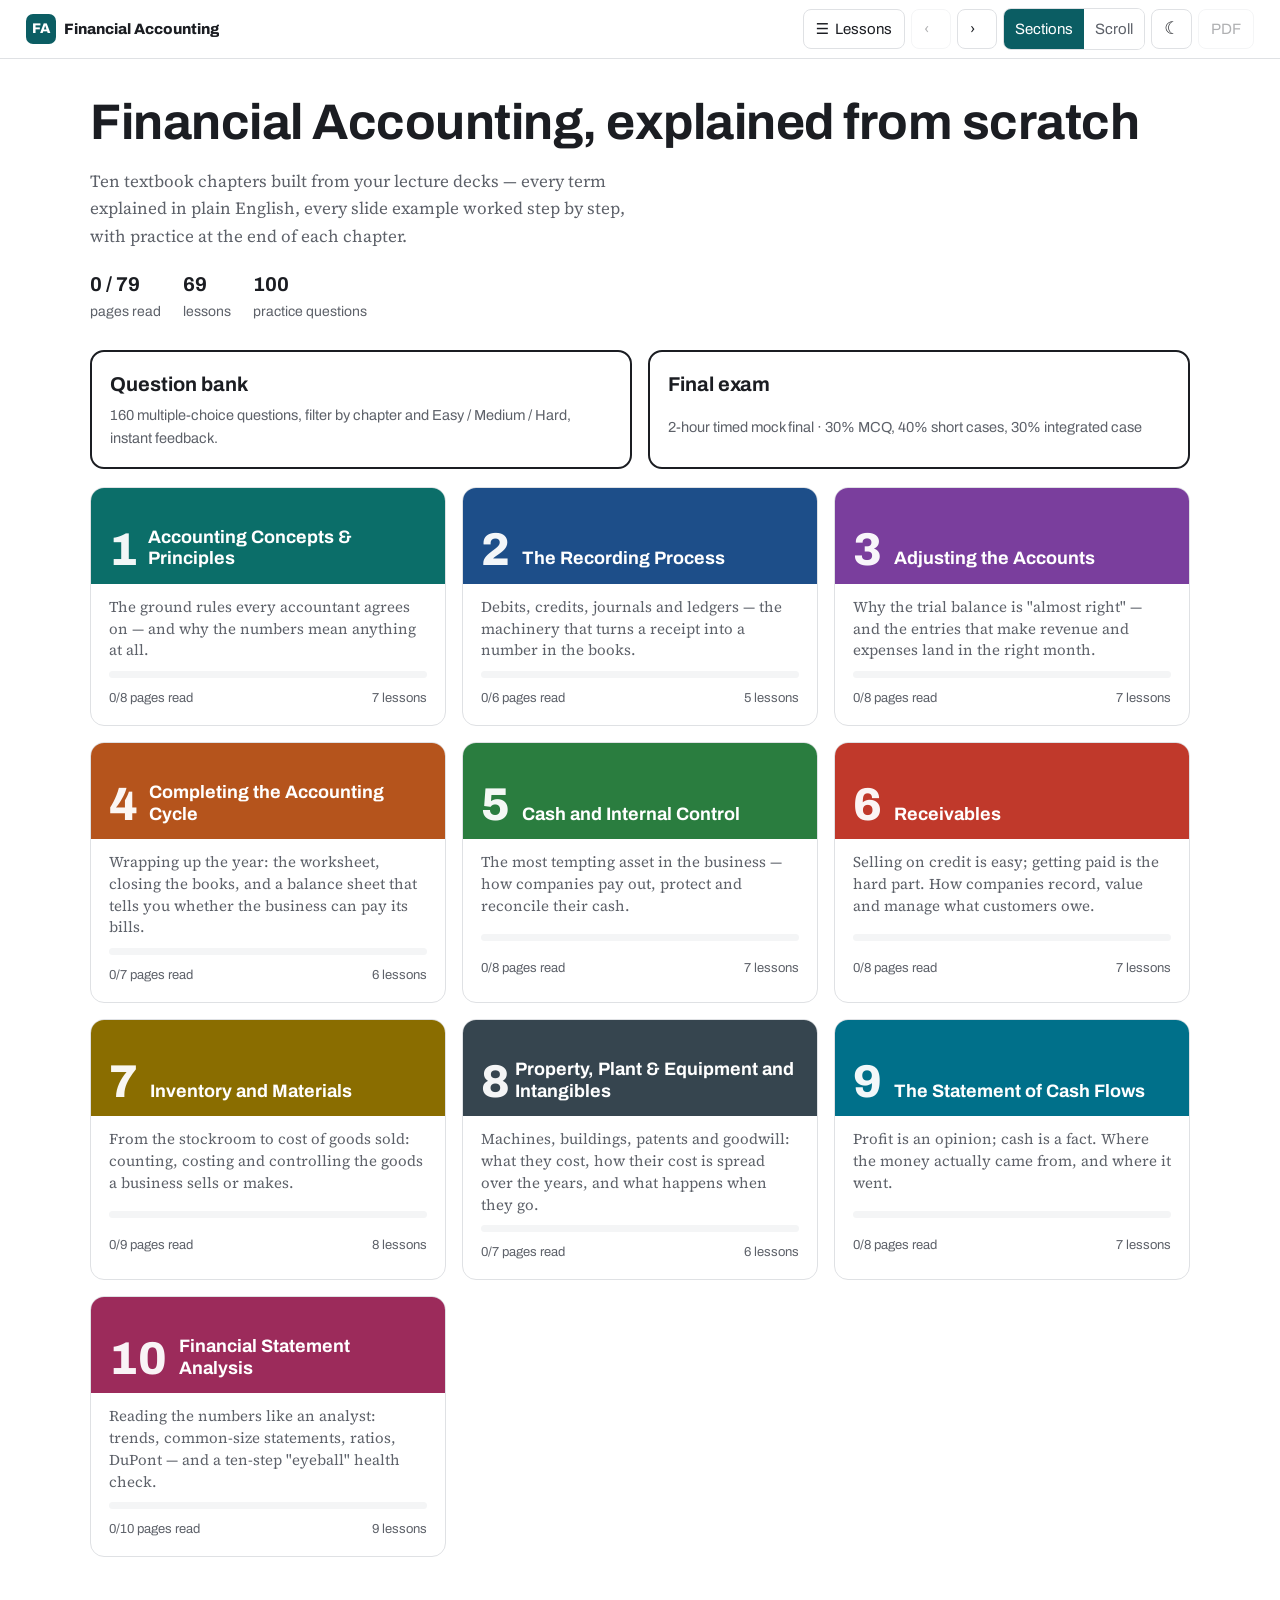
==== commit e5d04aef: "FA study site: integrate FS analysis lecture video" ====
--- a/fa-study/index.html
+++ b/fa-study/index.html
@@ -198,6 +198,8 @@
 .case-q details summary{cursor:pointer;font:700 14px var(--sans);color:var(--acct);margin-top:10px;min-height:32px}
 @media(max-width:600px){.np{grid-template-columns:1fr}}
 [hidden]{display:none!important}
+
+.vid{--bc:#d62828}
 </style></head><body><div id="app"></div>
 <script>new MutationObserver(()=>{for(const c of document.querySelectorAll('.stack td:not([data-l])')){let i=0,p=c;while(p=p.previousElementSibling)i+=p.colSpan;c.dataset.l=c.closest('table').rows[0].cells[i]?.textContent||''}}).observe(document,{childList:true,subtree:true})</script>
 <script>
@@ -1471,7 +1473,7 @@
 <div class="tip"><p>Check with the indirect method: 84,000 + 18,000 + 1,000 + 3,000 + 30,000 + 2,000 − 8,000 − 5,000 + 12,000 = <b>137,000</b>. Both methods must give the same answer — a great way to check your work in an exam.</p></div>`},
 {t:'Using cash flows to evaluate a company',lo:6,h:`
 ${kt('Free cash flow','Capital expenditure ratio')}
-<p class="lead">The deck's preview lists free cash flow and the capital expenditure ratio but has no slides on them, so this lesson is brief and uses common textbook definitions (check your readings).</p>
+<p class="lead">The deck's preview lists free cash flow and the capital expenditure ratio but has no slides on them. Your FS-analysis lecture video confirms the free cash flow formula below (operating cash − capital expenditures − dividends); the capital expenditure ratio is a common textbook definition (check your readings).</p>
 ${calc([['Free cash flow = Cash provided by operations − Capital expenditures − Cash dividends',''],['Capital expenditure ratio = Cash provided by operations ÷ Capital expenditures','']])}
 <div class="ex" data-t="Computer Services Company, 2000"><p>Operating cash $218,000; capital expenditures (building $160,000 + equipment $25,000) $185,000; dividends $15,000.</p>${calc([['Free cash flow = 218,000 − 185,000 − 15,000','$18,000'],['Capital expenditure ratio = 218,000 ÷ 185,000','1.18 times']])}<p>Operations paid for all of the year's investment with a little left over. (Some textbooks define free cash flow without deducting dividends.)</p></div>
 <h2>What to look for</h2>
@@ -1544,7 +1546,7 @@
 <h2>Three bases of comparison</h2>
 ${tbl(['Basis','Compares…','Reveals'],[['Intracompany','A company with its own past','Trends and changing relationships'],['Industry averages','A company with its industry','Its relative position'],['Intercompany','A company with specific competitors','Its competitive position']],{cls:'stack'})}
 <h2>Three tools</h2>
-<p><b>Horizontal analysis</b> (across time), <b>vertical analysis</b> (within one statement), and <b>ratio analysis</b> (relationships between items).</p>
+<p><b>Horizontal analysis</b> (across time), <b>vertical analysis</b> (within one statement), and <b>ratio analysis</b> (relationships between items).</p><div class="vid"><p>Your lecturer stresses that <b>comparative analysis</b> is the heart of the topic: every number is compared within the company (trends), against the industry average (the standard), and against competitors. The three tools — trend (horizontal), vertical (common-size) and ratio analysis — exist to highlight the significance of the data. The textbook ratios are only "the tip of the iceberg"; the real skill is being <b>discriminating</b>: choosing the ratios and comparisons that are relevant to your question.</p><p>The lecture skips <b>earning power and irregular items</b>, so they are unlikely to be examined in depth (see <a class="xl" href="#c10-8">Lesson 10.8</a>).</p></div>
 <h2>A quick refresher from the Ateneo module</h2>
 <p>"How rich are you?" is a balance-sheet question (<b>Assets = Liabilities + Equity</b>). "How much did you make?" is an income-statement question (<b>Revenue − Cost = Profit</b>). We'll use the module's typical company throughout this chapter:</p>
 <div class="ex" data-t="The module's typical company (₱)">${tbl(['Balance sheet','₱','Income statement','₱'],[['Cash','50,000','Sales','1,200,000'],['Receivables','600,000','Cost of sales','(940,000)'],['Inventory','250,000','Gross profit','260,000'],['Current assets','900,000','Selling expenses','(60,000)'],['PPE','2,300,000','Administrative expenses','(100,000)'],['Investments','700,000','EBIT','100,000'],['Total assets','3,900,000','Interest','(30,000)'],['Accounts payable','600,000','Taxes','(21,000)'],['Other payables','100,000','Net income','49,000'],['Long-term debt','2,000,000','',''],['Common stock','1,000,000','',''],['Retained earnings','200,000','','']],{num:[1,3]})}</div>
@@ -1558,6 +1560,7 @@
 <p class="lead"><b>Horizontal (trend) analysis</b> evaluates financial data over a period of time, showing whether each item increased or decreased — in amount and as a percentage.</p>
 ${calc([['% change since base period = (Current-year amount − Base-year amount) ÷ Base-year amount','']])}
 <div class="ex" data-t="Kellogg's net sales trend ($ millions, base = earliest year)">${tbl(['Year','Year 5','Year 4','Year 3','Year 2','Base year'],[['Net sales','6,830.1','6,676.6','7,003.7','6,562.0','6,295.4'],['% of base','108.5%','106.1%','111.3%','104.2%','100%']],{num:[1,2,3,4,5]})}${calc([['Growth over the period = (6,830.1 − 6,295.4) ÷ 6,295.4','≈ 8.5%']])}</div>
+<div class="vid"><p><b>Shortcut used in the lecture:</b> divide the current year by the base year, then subtract 100%.</p>${calc([['6,830.1 ÷ 6,295.4 = 108.5%, minus 100%','8.5% increase'],['6,676.6 ÷ 6,295.4','106.1% of base'],['7,003.7 ÷ 6,295.4','111.3% of base']])}<p>Same answer as (current − base) ÷ base, with one division fewer. In the lecture the years are labelled <b>2019 (base) to 2023</b>; the figures are the same as your deck. At one point the lecturer says "88.5%" — a slip of the tongue; his shortcut (108.5% − 100%) confirms <b>8.5%</b>.</p><p>For the two-year comparison he treats the <b>later year as "current"</b> and the earlier year as the <b>base</b>: change = current − base; % = change ÷ base; decreases are shown in parentheses.</p></div>
 <div class="fix"><p>The deck labels these years 2013–2017, but its headers also say "Base Period 1993" and "during 1997", and Kellogg's sales are far larger today. The figures look like Kellogg's 1990s results with updated year labels — treat the years as illustrative.</p></div>
 <div class="ex" data-t="Kellogg — two-year comparison (in millions)">${tbl(['','Current','Prior','Change','%'],[['Current assets','1,467.7','1,528.6','(60.9)','(4.0)'],['Plant assets (net)','2,773.3','2,932.9','(159.6)','(5.4)'],['Total assets','4,877.6','5,050.0','(172.4)','(3.4)'],['Current liabilities','1,657.3','2,199.0','(541.7)','(24.6)'],['Long-term liabilities','2,222.8','1,568.6','654.2','41.7'],['Total stockholders\' equity','997.5','1,282.4','(284.9)','(22.2)'],['Net sales','6,830.1','6,676.6','153.5','2.3'],['Cost of goods sold','3,270.1','3,122.9','147.2','4.7'],['Selling & administrative','2,366.8','2,458.7','(91.9)','(3.7)'],['Net income','546.0','531.0','15.0','2.8']],{num:[1,2,3,4]})}
 <p><b>Reading it:</b> current liabilities fell 24.6% while long-term liabilities rose 41.7% — Kellogg swapped short-term for long-term debt. Equity fell 22.2% (a large retirement of treasury shares cut retained earnings by $3,025.5M). Sales grew only 2.3% and cost of goods sold grew faster (4.7%), yet net income rose 2.8% mainly because selling and administrative expenses fell 3.7%.</p></div>
@@ -1567,6 +1570,7 @@
 <p class="lead"><b>Vertical analysis</b> expresses each item as a percentage of a base: <b>total assets</b> for the balance sheet, <b>net sales</b> for the income statement. It shows the relative size of each item.</p>
 <div class="ex" data-t="Kellogg, two years">${tbl(['','Current %','Prior %'],[['Current assets','30.1','30.3'],['Plant assets (net)','56.9','58.0'],['Current liabilities','34.0','43.5'],['Long-term liabilities','45.6','31.3'],['Total stockholders\' equity','20.4','25.4'],['Cost of goods sold (% of sales)','47.9','46.8'],['Gross profit','52.1','53.2'],['Selling & administrative','34.6','36.8'],['Net income','8.0','8.0']],{num:[1,2]})}
 <p>Kellogg shifted toward <b>heavier reliance on debt</b>: long-term liabilities rose from 31.3% to 45.6% of total liabilities and equity while equity fell from 25.4% to 20.4%. On the income side, COGS rose 1.1 points while S&amp;A fell 2.2 points, leaving net income at 8% of sales.</p></div>
+<div class="vid"><p><b>How the lecturer reads Kellogg's common-size balance sheet:</b></p><ul><li>"Out of 100% of assets, 30.1% are current assets" — and the <b>majority (56.9%) are plant assets</b>.</li><li>Current liabilities 34.0% + long-term liabilities 45.6% = <b>about 80% of assets financed by creditors</b>, only about 20% by equity (the year before: 74.6% vs 25.4%). His verdict: the company is <b>risky</b> because it is financed mainly by creditors.</li><li>Income statement: cost of goods sold is 47.9% of net sales and net income 8.0%; interest expense is about 1.6% of sales.</li></ul><p><b>Exam habit he recommends:</b> when comparing companies, show <b>both the amount and the percentage</b> — the percentage makes different-sized companies comparable; the amount shows the real scale of the difference.</p></div>
 <div class="fix"><p>One slide's narrative says long-term liabilities rose "from 31.1%"; the table shows 31.3%.</p></div>
 <h2>Comparing companies of different sizes</h2>
 <p>Because everything is a percentage, vertical analysis lets you compare a giant with a smaller rival — hence its other name, <b>common-size analysis</b>.</p>
@@ -1576,6 +1580,7 @@
 <p class="lead">A single ratio means little on its own; always compare (intracompany, intercompany, industry). Ratios fall into three groups: <b>liquidity</b>, <b>solvency</b>, <b>profitability</b>. Liquidity ratios interest short-term creditors such as bankers and suppliers.</p>
 ${tbl(['Ratio','Formula','Measures'],[['Current ratio','Current assets ÷ Current liabilities','Short-term debt-paying ability'],['Acid-test (quick) ratio','(Cash + marketable securities + net receivables) ÷ Current liabilities','Immediate liquidity — excludes inventory and prepaids'],['Current cash debt coverage','Cash from operations ÷ Average current liabilities','Ability to pay current debts from operating cash'],['Receivables turnover','Net credit sales ÷ Average net receivables','Liquidity of receivables'],['Average collection period','365 ÷ Receivables turnover','Days to collect'],['Inventory turnover','Cost of goods sold ÷ Average inventory','Liquidity of inventory'],['Days in inventory','365 ÷ Inventory turnover','Days to sell inventory']],{cls:'stack'})}
 <div class="warn"><p>The current ratio ignores <b>what</b> the current assets are — a good ratio may hide slow-moving inventory. The acid-test ratio fixes that by leaving out inventory and prepaid expenses (which may not be readily sold or transferred).</p></div>
+<div class="vid"><p><b>Why each liquidity ratio exists (lecture explanations):</b></p><ul><li><b>Current ratio</b> — do you have enough current assets to pay current liabilities? Weakness: it ignores their <b>composition</b> (slow-moving inventory, supplies, prepaids).</li><li><b>Acid-test (quick) ratio</b> — counts only cash, short-term investments and net receivables, because inventory may not be readily saleable and prepaids and supplies can't be transferred to others. It is the "important complement" to the current ratio.</li><li><b>Current cash debt coverage</b> = net cash provided by operating activities ÷ <b>average current liabilities</b>. The two ratios above use <b>year-end balances</b>, which may not represent the whole year; a full year's operating cash flow partly corrects this.</li><li><b>Receivables turnover</b> = net credit sales ÷ average net receivables — how many times a year receivables are collected. Its partner, the <b>average collection period</b> (days ÷ turnover), judges credit and collection policy and should not greatly exceed the credit terms.</li><li><b>Inventory turnover</b> = cost of goods sold ÷ average inventory (average of beginning and ending). Faster turnover means less cost tied up and less risk of obsolescence — but the downside is running out of stock, which is where ordering policies such as EOQ come in (<a class="xl" href="#c7-7">Lesson 7.7</a>). <b>Days in inventory</b> = days ÷ inventory turnover; it varies a lot between industries.</li></ul></div>
 <div class="ex" data-t="Typical company">${calc([['Current ratio = 900,000 ÷ 700,000','1.29 : 1'],['Acid-test ratio = (50,000 + 600,000) ÷ 700,000','0.93 : 1']])}<p>The eyeball benchmarks (Lesson 10.7) are about 2:1 and 1:1, so this company is a bit thin on both.</p></div>
 <div class="fix"><p>The module shows 1.28 and 0.92 — those are truncated. Rounded properly, 900 ÷ 700 = 1.2857 → <b>1.29</b> and 650 ÷ 700 = 0.9286 → <b>0.93</b>.</p></div>
 <div class="ph"><p>San Miguel Brewery, December 31, 2017 (₱ millions, from the deck): current assets 38,953 (cash 26,297; receivables 4,995); current liabilities 12,717. Current ratio = <b>3.06</b>; quick ratio = (26,297 + 4,995) ÷ 12,717 = <b>2.46</b> — very liquid, largely because of its cash pile.</p></div>
@@ -1585,6 +1590,7 @@
 <p class="lead">Solvency ratios measure the ability to survive over the long term — of most interest to long-term creditors and shareholders: can the company pay interest when due and repay the debt at maturity?</p>
 ${tbl(['Ratio','Formula'],[['Debt to total assets','Total debt ÷ Total assets'],['Times interest earned','Income before interest expense and income taxes ÷ Interest expense'],['Cash debt coverage','Cash from operations ÷ Average total liabilities'],['Free cash flow','Cash from operations − capital expenditures − dividends (see Lesson 9.7)']])}
 <div class="ex" data-t="Typical company">${calc([['Debt to total assets = (700,000 + 2,000,000) ÷ 3,900,000','69.2%'],['Times interest earned = 100,000 ÷ 30,000','3.33 times']])}<p>Creditors provide about 69% of the assets; operating profit covers interest 3.3 times.</p></div>
+<div class="vid"><ul><li><b>Solvency vs liquidity:</b> liquidity is short-term (can we pay this year's bills?); solvency is long-term and close to the <b>going-concern</b> idea — can the company survive, pay interest when due and repay debt at maturity? Long-term creditors and shareholders care most.</li><li><b>Debt to total assets</b> uses the same denominator as vertical analysis of the balance sheet (total assets). It measures <b>leverage</b>, i.e. risk: the higher it is, the greater the risk of not meeting obligations; the lower it is, the bigger the <b>equity buffer</b> protecting creditors if the company becomes insolvent.</li><li><b>Times interest earned</b> uses income <i>before</i> interest and taxes because that is the amount available to cover interest.</li><li><b>Cash debt coverage</b> = net cash from operating activities ÷ <b>average total liabilities</b> — a cash-basis solvency measure: can the company repay its debts from operating cash <b>without selling the assets it operates with</b>?</li><li><b>Free cash flow</b> = net cash from operating activities − capital expenditures − dividends paid: the excess cash after maintaining capacity and paying dividends, available to expand or pay more dividends.</li></ul></div>
 <h2>Leverage — the lever and the fulcrum</h2>
 <p>The module draws leverage as a lever: a small force on a long lever lifts a heavy weight. With <b>debt</b> as the lever, a company can earn more on owners' money — <b>if</b> it earns more on the borrowed funds than it pays in interest ("trading on the equity at a gain"). If it earns less, leverage magnifies losses ("trading at a loss"). Leverage is a two-way street.</p>
 <h2>The cushion: watch equity disappear</h2>
@@ -1601,6 +1607,7 @@
 ${tbl(['Ratio','Formula'],[['Return on common equity (ROE)','(Net income − preferred dividends) ÷ Average common equity'],['Return on assets (ROA)','Net income ÷ Average total assets'],['Profit margin','Net income ÷ Net sales'],['Asset turnover','Net sales ÷ Average total assets'],['Gross profit rate','Gross profit ÷ Net sales'],['Operating expenses to sales','Operating expenses ÷ Net sales'],['Cash return on sales','Cash from operations ÷ Net sales'],['Earnings per share (EPS)','Income available to common ÷ Weighted average common shares'],['Price-earnings (P-E)','Market price per share ÷ EPS'],['Payout ratio','Cash dividends ÷ Net income']],{cls:'stack'})}
 <div class="ex" data-t="Typical company (ending balances)">${calc([['ROA = 49,000 ÷ 3,900,000','1.26%'],['ROE = 49,000 ÷ 1,200,000','4.08%']])}</div>
 <div class="fix"><p>The module shows ROE = <b>0.04%</b> — a slip: 49,000 ÷ 1,200,000 = 0.0408 = <b>4.08%</b>. (Its ROA of 1.25% is 1.256% truncated; 1.26% rounded.)</p></div>
+<div class="vid"><ul><li><b>Return on ordinary (common) shareholders' equity</b> = (net income − <b>preferred dividends</b>) ÷ <b>average</b> ordinary equity — pesos of profit per peso invested by ordinary shareholders. It is driven by two factors: <b>return on assets</b> and <b>leverage</b> ("trading on the equity": borrowing at a lower interest rate than the assets earn).</li><li><b>ROA</b> = net income ÷ average total assets; <b>asset turnover</b> = net sales ÷ average total assets (how efficiently assets generate sales).</li><li><b>Profit margin</b> = net income ÷ net sales. High-volume businesses (grocery stores) have <b>low</b> margins; low-volume ones (jewellers) have <b>high</b> margins.</li><li><b>Gross profit rate</b> = gross profit ÷ net sales — the ability to keep selling prices above cost; it tends to <b>fall as an industry becomes more competitive</b>, so monitor it over time. <b>Operating expenses to sales</b> shows the cost of each peso of sales; managers improve profitability by raising prices, cutting expenses, or both.</li><li><b>Cash return on sales</b> = net cash from operating activities ÷ net sales — the cash counterpart of profit margin; the gap between the two is explained by accrual vs cash accounting.</li><li><b>EPS</b> = (net income − preferred dividends) ÷ weighted average ordinary shares. Comparing EPS <i>between</i> companies isn't meaningful because share counts differ. The ordinary shareholders' rights the lecturer lists: to <b>vote</b>, to be <b>elected to the board</b>, the <b>pre-emptive right</b> to buy additional shares, and to <b>receive dividends</b>.</li><li><b>Price-earnings ratio</b> = market price per share ÷ EPS — reflects investors' assessment of <b>future</b> earnings. <b>Payout ratio</b> = cash dividends ÷ net income; high-growth companies have <b>low</b> payout ratios because they reinvest, and companies are reluctant to cut dividends below the previous year's.</li></ul></div>
 <h2>How turnover creates income</h2>
 <p>The module's restaurant: 50 seats, ₱100 per diner per hour, full and unable to expand. Revenue per hour = ₱5,000. If diners are turned every half-hour, ₱10,000; every 15 minutes, ₱20,000. <b>Same assets, more sales</b> — that is asset turnover.</p>
 <h2>DuPont analysis</h2>
@@ -1628,10 +1635,16 @@
 {t:'Limitations of financial statement analysis',lo:8,h:`
 <p class="lead">Horizontal, vertical and ratio analysis drive big decisions, but they are only as good as the statements behind them. Five cautions:</p>
 ${tbl(['Limitation','Why it matters'],[['<b>Estimates</b>','Allowances for bad debts, depreciation, warranty costs and contingent losses are estimates; if they\'re wrong, so are the ratios'],['<b>Cost</b>','Historical cost isn\'t adjusted for inflation; old PPE may be far below market value, so comparisons across years can mislead'],['<b>Alternative accounting methods</b>','FIFO vs LIFO (or average), different depreciation methods — current ratios and margins may not be comparable, and adjusting for differences is hard'],['<b>Atypical data</b>','Year-end often falls at a company\'s lowest activity or inventory point, so year-end balances may not be typical of the year'],['<b>Diversification</b>','Companies operating in many industries are hard to compare with any single industry average']],{cls:'stack'})}
+<div class="vid"><p>The lecturer's additions: under <b>alternative methods</b>, besides FIFO vs LIFO and depreciation methods, companies may use a <b>calendar year or a fiscal year</b>, so their year-end figures aren't from the same point in time. Under <b>cost</b>, old PPE stated at historical cost makes data inconsistent across companies and years. Under <b>diversification</b>, analysts rely on <b>segment information</b> (results by line of business) — without it, comparing diversified companies is very difficult.</p></div>
 <h2>Earning power and irregular items</h2>
 <p>The deck's preview also lists <b>discontinued operations</b>, <b>extraordinary items</b>, <b>changes in accounting principle</b> and <b>comprehensive income</b> — items analysts separate out to judge sustainable "earning power." Kellogg's statement shows one: the <b>cumulative effect of an accounting change</b> (−$18.0M), reported net of tax below income from continuing items.</p>
 <div class="fix"><p>Under current Philippine standards: <b>PAS 1 prohibits</b> presenting any item as "extraordinary"; <b>PFRS 5</b> requires discontinued operations to be shown separately; and under <b>PAS 8</b> a change in accounting policy is applied <b>retrospectively</b> (prior years restated), not as a "cumulative effect" line. Other comprehensive income (e.g. San Miguel Brewery's ₱613M in 2017) appears in the statement of comprehensive income below net income.</p></div>
-<div class="tip"><p>The module's assignment is excellent exam practice: take a real company's statements (the SEC and the PSE publish them), do horizontal and vertical analysis, assess liquidity, solvency and profitability, and optionally compute the Z-score.</p></div>`}
+<div class="tip"><p>The module's assignment is excellent exam practice: take a real company's statements (the SEC and the PSE publish them), do horizontal and vertical analysis, assess liquidity, solvency and profitability, and optionally compute the Z-score.</p></div>`},
+{t:'Ratio summary sheet (lecture review)',lo:4,h:`
+<p class="lead">Your lecture video walks through every ratio in order. Here they all are on one page — handy for an open-book exam (print it with <b>PDF → This section</b>).</p>
+<table class="stack"><thead><tr><th>Group</th><th>Ratio</th><th>Formula</th><th>Tells you</th></tr></thead><tbody><tr><td>Liquidity</td><td>Current ratio</td><td>Current assets ÷ Current liabilities</td><td>Short-term debt-paying ability</td></tr><tr><td>Liquidity</td><td>Acid-test (quick) ratio</td><td>(Cash + short-term investments + net receivables) ÷ Current liabilities</td><td>Immediate liquidity</td></tr><tr><td>Liquidity</td><td>Current cash debt coverage</td><td>Net cash from operating activities ÷ Average current liabilities</td><td>Paying current debts from operating cash</td></tr><tr><td>Liquidity</td><td>Receivables turnover</td><td>Net credit sales ÷ Average net receivables</td><td>Liquidity of receivables</td></tr><tr><td>Liquidity</td><td>Average collection period</td><td>365 (or 360) ÷ Receivables turnover</td><td>Days to collect</td></tr><tr><td>Liquidity</td><td>Inventory turnover</td><td>Cost of goods sold ÷ Average inventory</td><td>Liquidity of inventory</td></tr><tr><td>Liquidity</td><td>Days in inventory</td><td>365 (or 360) ÷ Inventory turnover</td><td>Days to sell inventory</td></tr><tr><td>Solvency</td><td>Debt to total assets</td><td>Total liabilities ÷ Total assets</td><td>Leverage; creditors’ share of financing</td></tr><tr><td>Solvency</td><td>Times interest earned</td><td>Income before interest and taxes ÷ Interest expense</td><td>Ability to pay interest</td></tr><tr><td>Solvency</td><td>Cash debt coverage</td><td>Net cash from operating activities ÷ Average total liabilities</td><td>Repaying debt from operations</td></tr><tr><td>Solvency</td><td>Free cash flow</td><td>Net cash from operating activities − Capital expenditures − Dividends</td><td>Cash left to expand or pay more dividends</td></tr><tr><td>Profitability</td><td>Return on ordinary shareholders’ equity</td><td>(Net income − Preferred dividends) ÷ Average ordinary equity</td><td>Return to owners</td></tr><tr><td>Profitability</td><td>Return on assets</td><td>Net income ÷ Average total assets</td><td>Overall return on assets</td></tr><tr><td>Profitability</td><td>Profit margin</td><td>Net income ÷ Net sales</td><td>Profit per peso of sales</td></tr><tr><td>Profitability</td><td>Asset turnover</td><td>Net sales ÷ Average total assets</td><td>Efficiency of asset use</td></tr><tr><td>Profitability</td><td>Gross profit rate</td><td>Gross profit ÷ Net sales</td><td>Pricing power over cost</td></tr><tr><td>Profitability</td><td>Operating expenses to sales</td><td>Operating expenses ÷ Net sales</td><td>Cost per peso of sales</td></tr><tr><td>Profitability</td><td>Cash return on sales</td><td>Net cash from operating activities ÷ Net sales</td><td>Cash generated per peso of sales</td></tr><tr><td>Profitability</td><td>Earnings per share</td><td>(Net income − Preferred dividends) ÷ Weighted average ordinary shares</td><td>Profit per share</td></tr><tr><td>Profitability</td><td>Price-earnings ratio</td><td>Market price per share ÷ EPS</td><td>Market’s view of future earnings</td></tr><tr><td>Profitability</td><td>Payout ratio</td><td>Cash dividends ÷ Net income</td><td>Share of earnings paid out</td></tr></tbody></table>
+<div class="vid"><p>Lecture reminders: use <b>averages</b> (beginning + ending ÷ 2) where the formula says "average"; use <b>net</b> sales (sales − discounts − returns and allowances) as the vertical-analysis base for the income statement and <b>total assets</b> for the balance sheet; and always interpret a ratio by <b>comparing</b> it — with prior years, the industry average and competitors.</p></div>
+<div class="tip"><p>Rule of thumb for direction: for turnovers, coverage ratios, margins and returns, <b>higher is better</b>; for days (collection period, days in inventory) and debt to total assets, <b>lower</b> is usually better — within reason (too little inventory means stock-outs; too little debt may mean under-using leverage).</p></div>`}
 ],
 sum:['Analysis needs comparison: intracompany, industry averages and intercompany, using horizontal, vertical and ratio analysis. Operating cycle = days in inventory + days in receivables (typical company: 275.74 days).',
 'Horizontal analysis measures changes over time: (current − base) ÷ base. No percentage can be computed when the base is zero or the sign changes.',
@@ -1725,7 +1738,17 @@
 ['Current assets ₱750,000 include inventory ₱280,000 and prepaid expenses ₱20,000; current liabilities ₱300,000. Acid-test ratio:',['2.50','1.50','1.57','1.43'],1,'(750 − 280 − 20) ÷ 300 = 1.50.','h'],
 ['COGS ₱1,460,000; inventory ₱190,000 (start) and ₱210,000 (end). Days in inventory (365 days):',['50 days','36.5 days','47.5 days','52.5 days'],0,'Turnover 1,460 ÷ 200 = 7.3; 365 ÷ 7.3 = 50.','h'],
 ['Net income ₱120,000; income tax ₱40,000; interest expense ₱32,000. Times interest earned:',['3.75','5.00','6.00','4.75'],2,'EBIT = 120 + 40 + 32 = 192; ÷ 32 = 6.0.','m'],
-['Profit margin 5%, asset turnover 2.0, debt-to-total-assets 50%. ROE:',['10%','20%','5%','25%'],1,'Equity multiplier = 1 ÷ (1 − 0.5) = 2; 5% × 2 × 2 = 20%.','h']]
+['Profit margin 5%, asset turnover 2.0, debt-to-total-assets 50%. ROE:',['10%','20%','5%','25%'],1,'Equity multiplier = 1 ÷ (1 − 0.5) = 2; 5% × 2 × 2 = 20%.','h'],
+['Using the lecture\'s shortcut, sales of ₱1,236,000 this year against a base year of ₱1,030,000 show an increase of:',['20%','120%','16.7%','83.3%'],0,'1,236,000 ÷ 1,030,000 = 120%; minus 100% = 20%.','m'],
+['Sales ₱500,000; sales discounts ₱10,000; sales returns and allowances ₱40,000; cost of goods sold ₱270,000. In a common-size income statement, cost of goods sold is:',['54%','60%','56.3%','45%'],1,'The base is NET sales: 500,000 − 10,000 − 40,000 = 450,000; 270,000 ÷ 450,000 = 60%.','m'],
+['Which liquidity ratio partly corrects for the fact that the current and acid-test ratios use year-end balances?',['Receivables turnover','Current cash debt coverage','Days in inventory','Debt to total assets'],1,'It uses a whole year of operating cash flow over average current liabilities.','e'],
+['Net cash from operating activities ₱360,000; total liabilities ₱1,100,000 (start) and ₱1,300,000 (end). Cash debt coverage:',['0.28','0.30','0.33','3.33'],1,'360,000 ÷ average liabilities 1,200,000 = 0.30.','m'],
+['Net income ₱900,000; preferred dividends ₱100,000; ordinary equity ₱3,800,000 (start) and ₱4,200,000 (end). Return on ordinary shareholders\' equity:',['22.5%','20%','21.4%','19%'],1,'(900,000 − 100,000) ÷ 4,000,000 = 20%.','h'],
+['Net income ₱900,000; preferred dividends ₱100,000; weighted average ordinary shares 400,000; market price ₱30 per share. Price-earnings ratio:',['13.3','15','2','7.5'],1,'EPS = 800,000 ÷ 400,000 = ₱2.00; P-E = 30 ÷ 2 = 15.','h'],
+['Net cash from operating activities ₱500,000; capital expenditures ₱320,000; dividends paid ₱60,000. Free cash flow:',['₱180,000','₱120,000','₱440,000','₱240,000'],1,'500,000 − 320,000 − 60,000 = 120,000.','m'],
+['Which is NOT one of the rights of ordinary shareholders mentioned in the lecture?',['Right to vote','Pre-emptive right to buy additional shares','Right to a guaranteed fixed dividend','Right to receive dividends when declared'],2,'Ordinary dividends are not guaranteed; the rights are to vote, be elected to the board, pre-emptive right and dividends.','e'],
+['A company\'s common-size balance sheet shows liabilities equal to about 80% of total assets. The best interpretation is:',['The company is very liquid','The company is financed mainly by creditors and is highly leveraged (risky)','80% of assets are current','Equity provides most of the financing'],1,'Only about 20% is financed by owners, leaving a thin equity buffer for creditors.','m'],
+['A company in a fast-growing industry is most likely to have:',['A high payout ratio','A low payout ratio','No earnings per share','A negative price-earnings ratio'],1,'High-growth companies reinvest most of their income, so they pay out a small share as dividends.','m']]
 };
 
 const EXAM={
@@ -1779,7 +1802,7 @@
 
 {
 /* ================= data prep ================= */
-const BOX={tip:['Exam Tip','!'],ex:['Example','E'],case:['Case in Point','C'],warn:['Watch Out','!'],deep:['Going Deeper','+'],ph:['Philippine Angle','P'],fix:['Slide Check','✓'],kt:['Key Terms','K']};
+const BOX={tip:['Exam Tip','!'],ex:['Example','E'],case:['Case in Point','C'],warn:['Watch Out','!'],deep:['Going Deeper','+'],ph:['Philippine Angle','P'],fix:['Slide Check','✓'],kt:['Key Terms','K'],vid:['From the Lecture Video','▶']};
 const $=(s,r=document)=>r.querySelector(s), $$=(s,r=document)=>[...r.querySelectorAll(s)];
 const esc=s=>String(s).replace(/[&<>"']/g,c=>({'&':'&amp;','<':'&lt;','>':'&gt;','"':'&quot;',"'":'&#39;'}[c]));
 const GL={}; // lower term -> {t,d,c}
